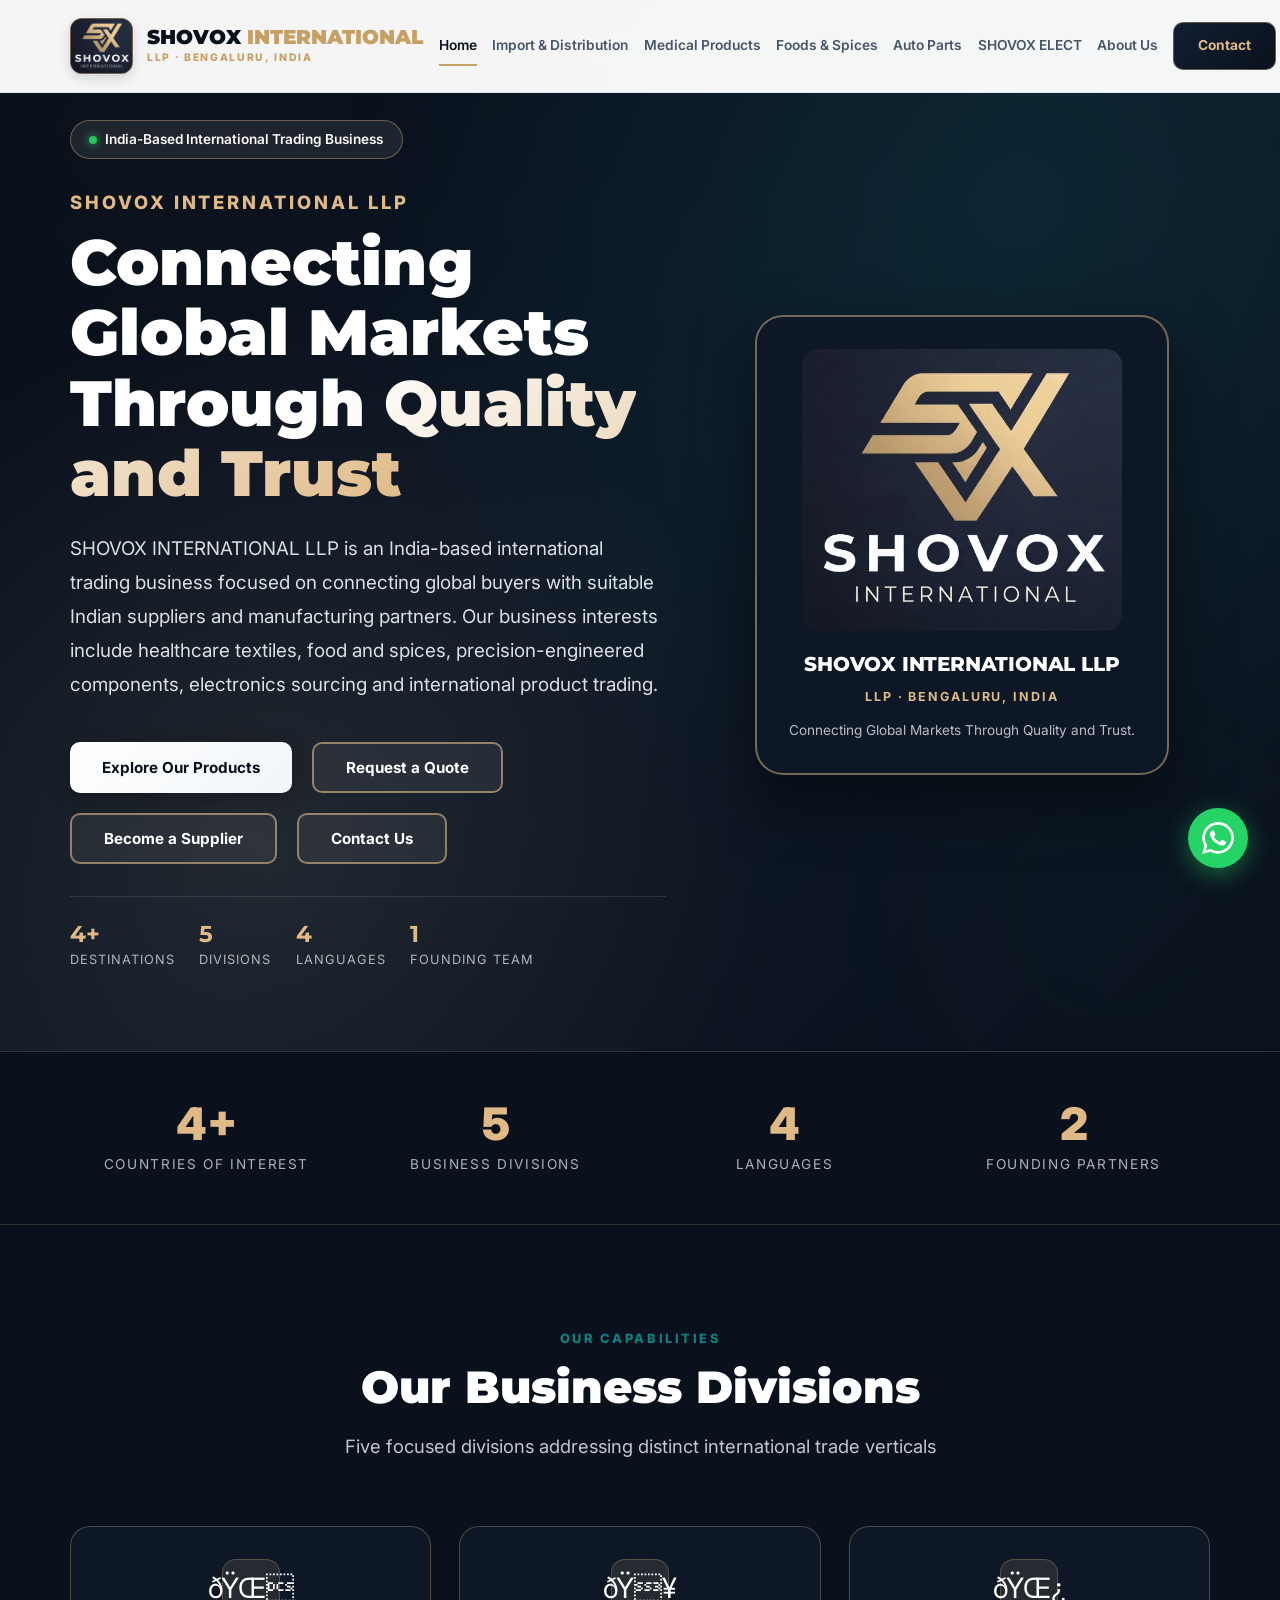
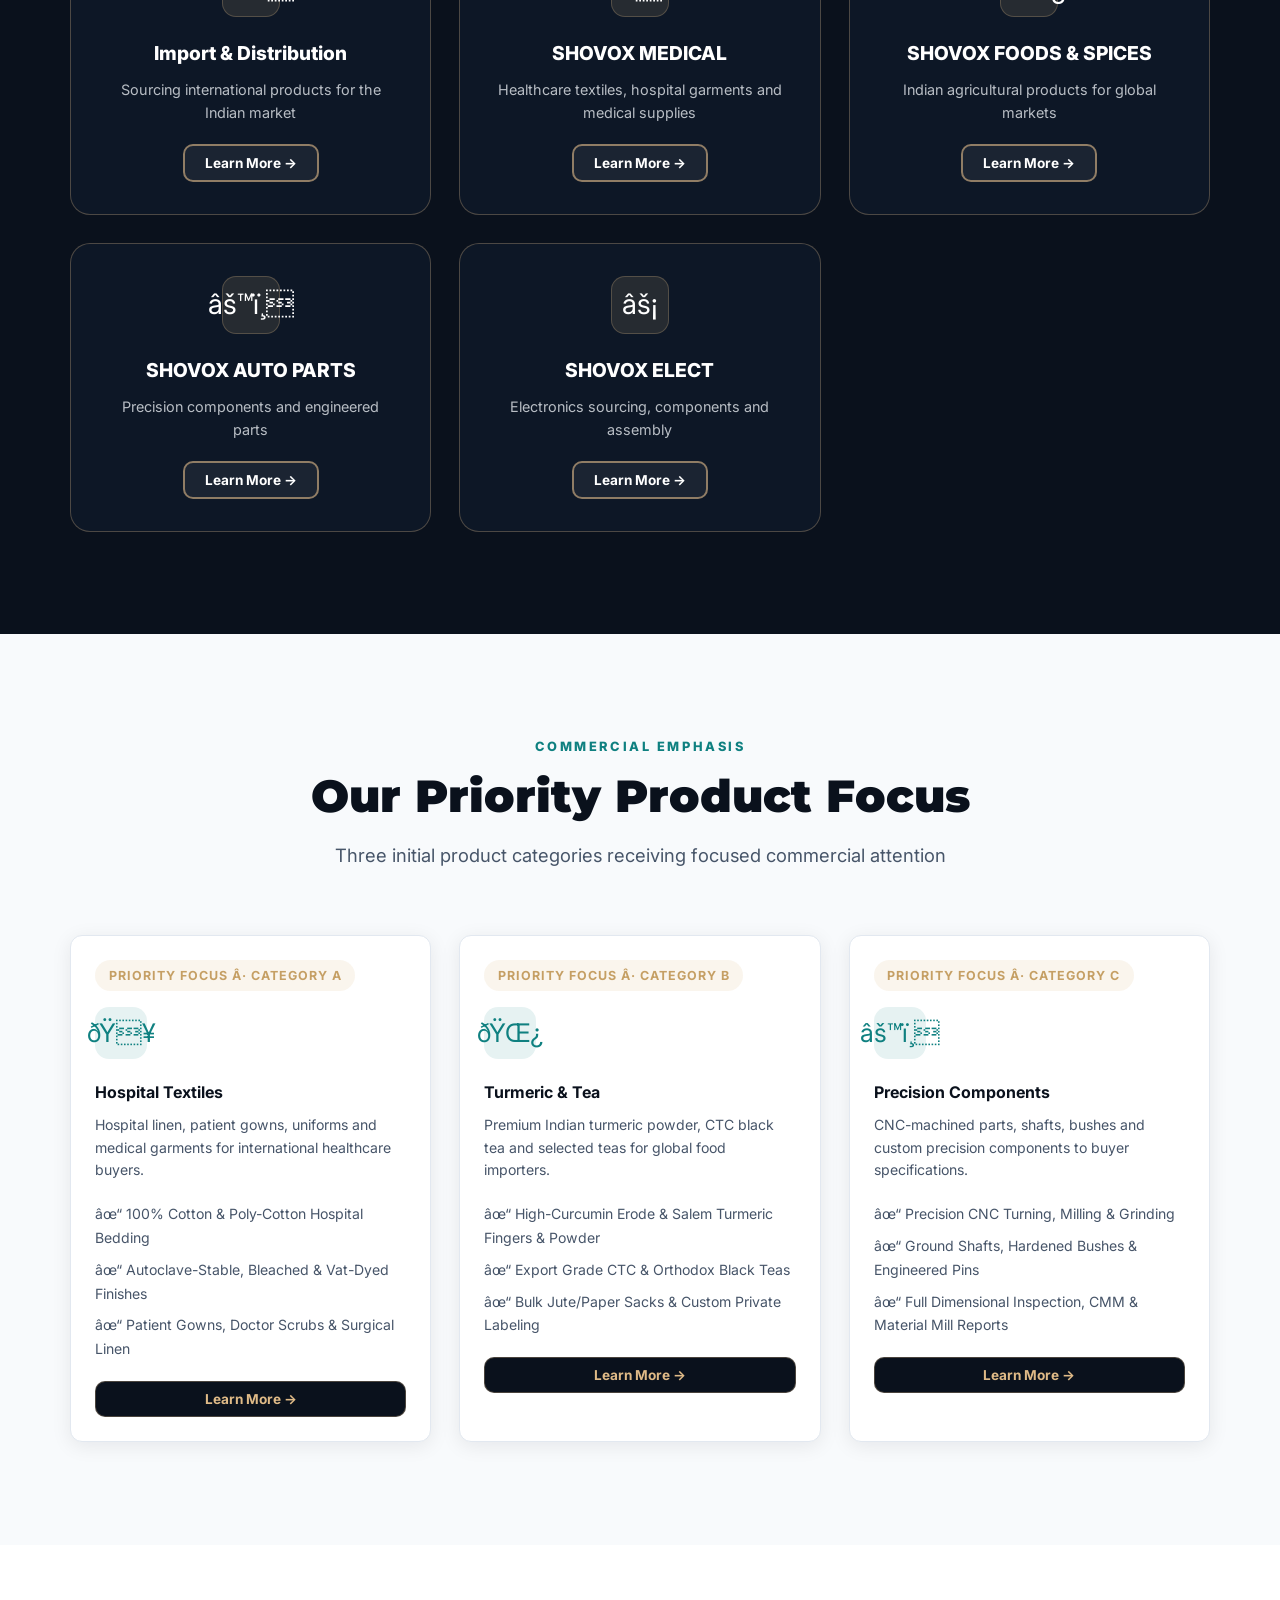
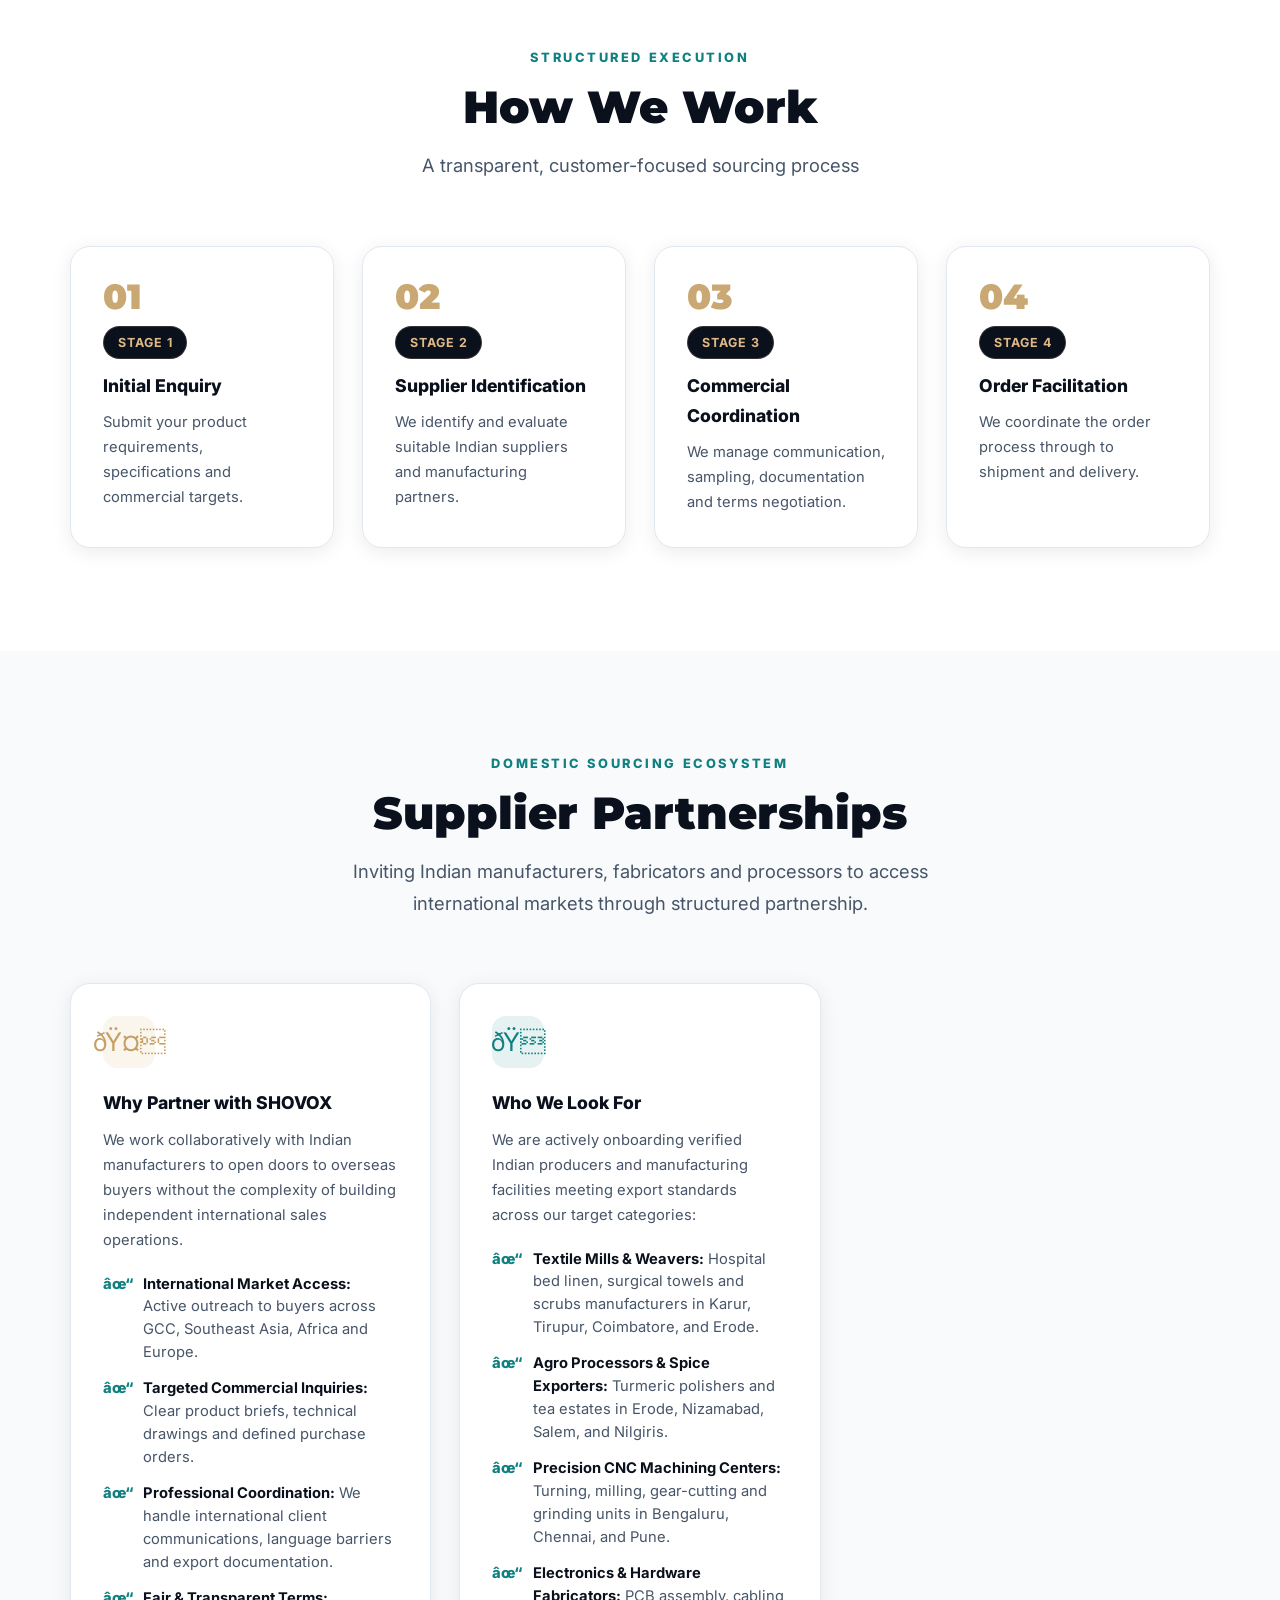
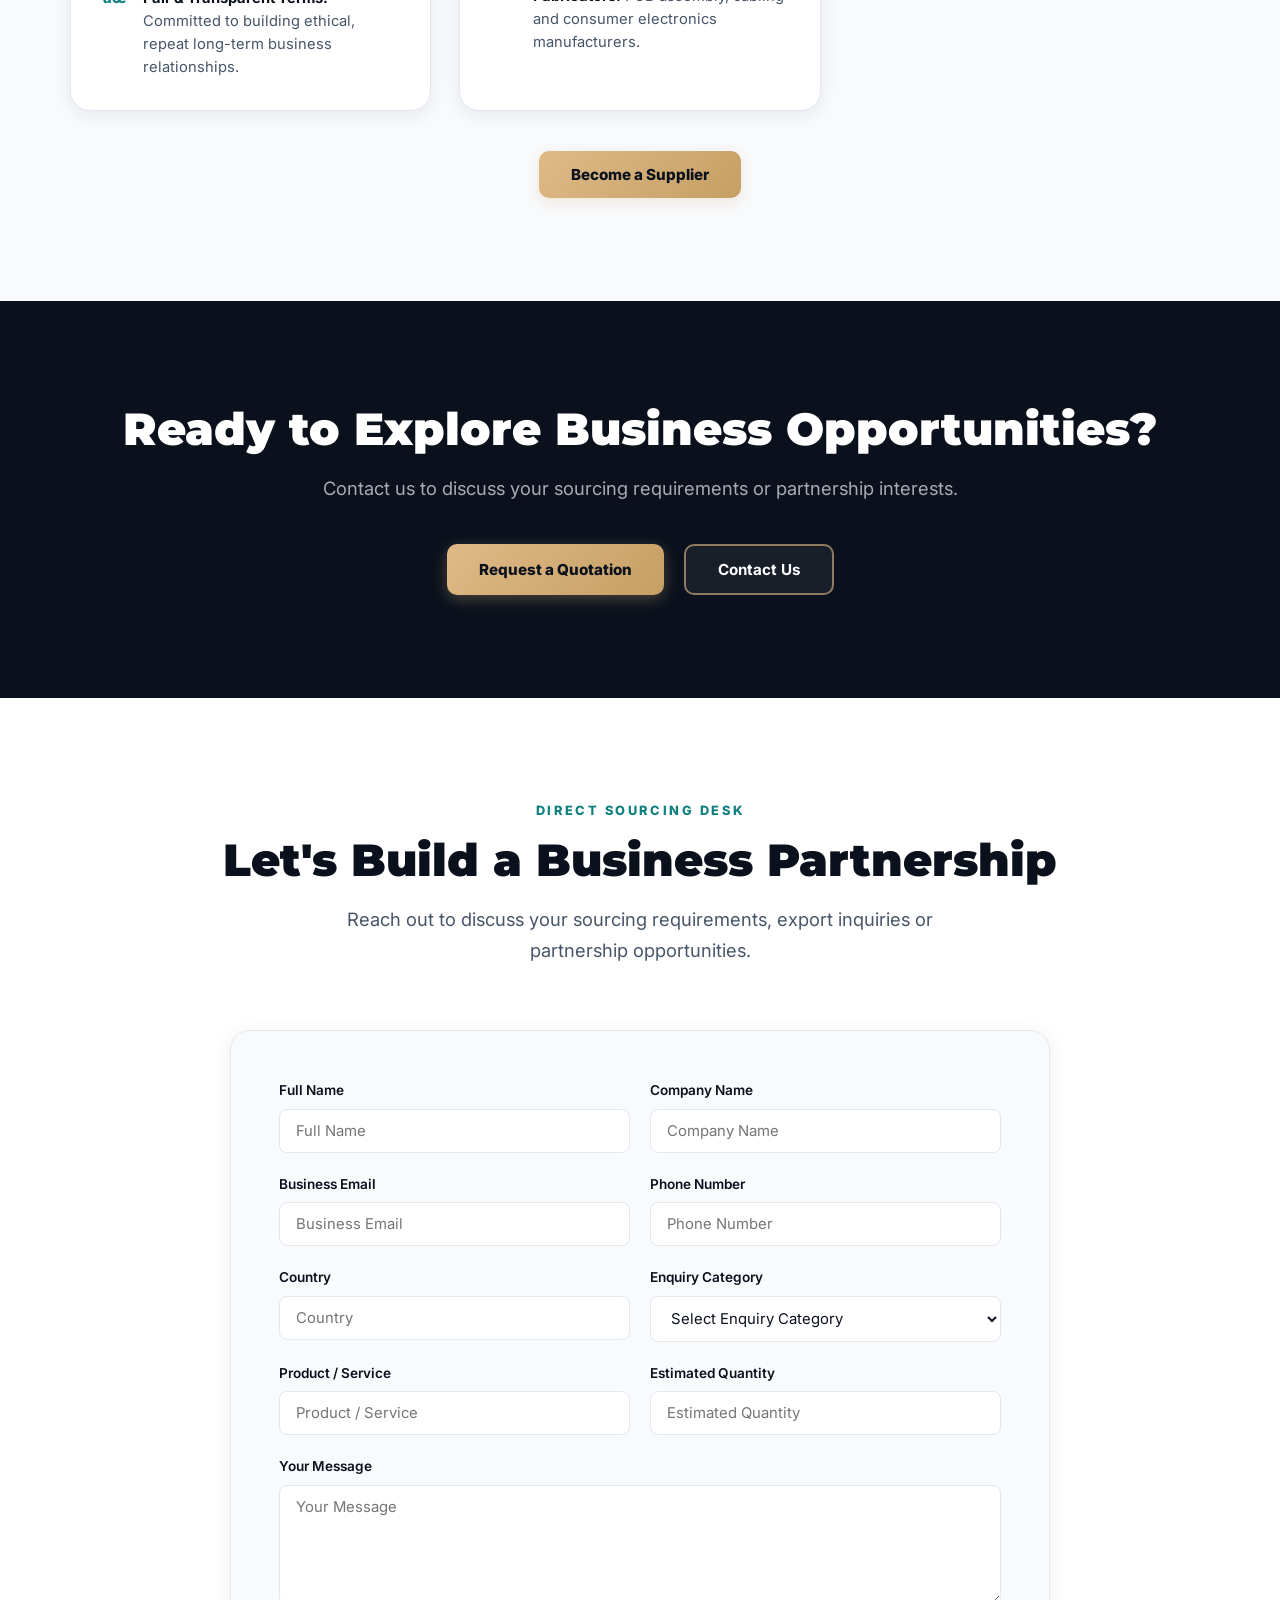
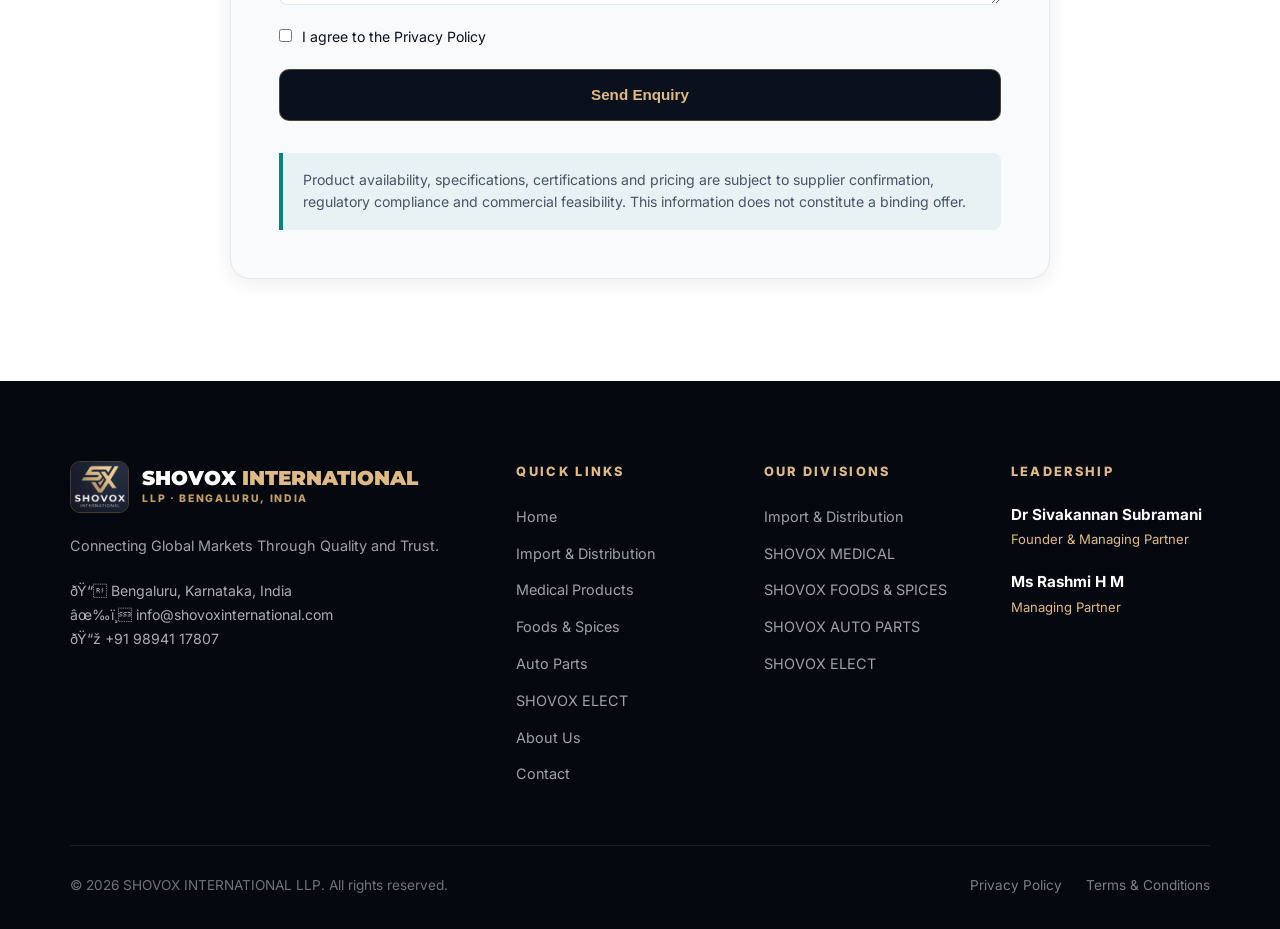
==== index.html @ bb46597d "Initial commit" ====
﻿<!DOCTYPE html>
<html lang="en" dir="ltr" data-page-title-key="page.home">
<head>
  <meta charset="UTF-8">
  <meta name="viewport" content="width=device-width, initial-scale=1.0">
  <title>SHOVOX INTERNATIONAL LLP â€” Connecting Global Markets Through Quality and Trust</title>
  <meta name="description" content="SHOVOX INTERNATIONAL LLP is an India-based international trading business focused on healthcare textiles, Indian foods and spices, precision components, electronics and international trading.">
  <meta name="keywords" content="Shovox International, India export, hospital textiles, turmeric export, auto parts India, medical supplies India, B2B trading">
  <meta property="og:title" content="SHOVOX INTERNATIONAL LLP â€” Global B2B Trading">
  <meta property="og:description" content="India-based international trading â€” healthcare textiles, turmeric, auto parts, electronics sourcing.">
  <meta property="og:type" content="website">
  <meta property="og:url" content="https://shovoxinternational.com">
  <meta property="og:locale" content="en_IN">
  <link rel="alternate" hreflang="en" href="https://shovoxinternational.com">
  <link rel="alternate" hreflang="ta" href="https://shovoxinternational.com?lang=ta">
  <link rel="alternate" hreflang="hi" href="https://shovoxinternational.com?lang=hi">
  <link rel="alternate" hreflang="ar" href="https://shovoxinternational.com?lang=ar">
  <link rel="alternate" hreflang="kn" href="https://shovoxinternational.com?lang=kn">
  <link rel="canonical" href="https://shovoxinternational.com">
  <link rel="icon" href="assets/shovox_official_logo.png" type="image/png">
  <link rel="preconnect" href="https://fonts.googleapis.com">
  <link rel="preconnect" href="https://fonts.gstatic.com" crossorigin>
  <link href="https://fonts.googleapis.com/css2?family=Inter:wght@400;500;600;700;800;900&family=Montserrat:wght@600;700;800;900&display=swap" rel="stylesheet">
  <link rel="stylesheet" href="css/main.css">
  <!-- Page-specific styles -->
  <style>
    /* Hero specific overrides */
    .hero-decor-1 {
      top: -100px;
      left: -80px;
      width: 440px;
      height: 440px;
      background: radial-gradient(circle, rgba(223, 186, 135, 0.22) 0%, rgba(10, 17, 28, 0) 70%);
    }
    .hero-decor-2 {
      bottom: -100px;
      right: -80px;
      width: 480px;
      height: 480px;
      background: radial-gradient(circle, rgba(15, 128, 128, 0.25) 0%, rgba(10, 17, 28, 0) 70%);
    }
    .hero-stats-row {
      display: flex;
      flex-wrap: wrap;
      gap: 1.5rem;
      margin-top: 2rem;
      padding-top: 1.5rem;
      border-top: 1px solid rgba(255, 255, 255, 0.12);
    }
    .hero-stat-pill {
      display: flex;
      flex-direction: column;
    }
    .hero-stat-pill strong {
      font-size: 1.45rem;
      font-family: var(--font-display);
      color: var(--gold);
      line-height: 1.2;
    }
    .hero-stat-pill span {
      font-size: 0.8rem;
      color: rgba(241, 245, 249, 0.7);
      text-transform: uppercase;
      letter-spacing: 0.08em;
    }
    .division-icon-wrap {
      width: 58px;
      height: 58px;
      border-radius: 14px;
      background: rgba(223, 186, 135, 0.12);
      border: 1px solid rgba(223, 186, 135, 0.25);
      display: flex;
      align-items: center;
      justify-content: center;
      font-size: 1.75rem;
      margin: 0 auto 1.25rem auto;
    }
    .step-number {
      font-family: var(--font-display);
      font-size: 2.2rem;
      font-weight: 900;
      color: var(--gold-dark);
      line-height: 1;
      margin-bottom: 0.75rem;
      opacity: 0.9;
    }
    .partner-list {
      list-style: none;
      margin: 1.25rem 0 0 0;
      padding: 0;
      display: flex;
      flex-direction: column;
      gap: 0.85rem;
    }
    .partner-list li {
      display: flex;
      align-items: flex-start;
      gap: 0.65rem;
      font-size: 0.92rem;
      color: var(--text-muted);
      line-height: 1.55;
    }
    .partner-list li strong {
      color: var(--navy);
    }
    .check-icon {
      color: var(--teal);
      font-weight: 800;
      flex-shrink: 0;
    }
  </style>
</head>
<body>

  <!-- ============================================
       1. NAVBAR
       ============================================ -->
  <nav class="navbar" id="navbar">
    <div class="container">
      <a href="index.html" class="brand-logo" aria-label="SHOVOX INTERNATIONAL LLP Homepage">
        <img src="assets/shovox_official_logo.png" alt="SHOVOX INTERNATIONAL LLP Logo" class="brand-logo-img" height="64" onerror="this.onerror=null; this.src='assets/logo.png';">
        <div class="brand-text">
          <div class="brand-name">SHOVOX <span>INTERNATIONAL</span></div>
          <div class="brand-tagline">LLP · BENGALURU, INDIA</div>
        </div>
      </a>

      <ul class="nav-links">
        <li><a href="index.html" class="active" data-i18n="nav.home">Home</a></li>
        <li><a href="import-distribution.html" data-i18n="nav.import">Import & Distribution</a></li>
        <li><a href="medical.html" data-i18n="nav.medical">Medical Products</a></li>
        <li><a href="foods-spices.html" data-i18n="nav.foods">Foods & Spices</a></li>
        <li><a href="auto-parts.html" data-i18n="nav.auto">Auto Parts</a></li>
        <li><a href="elect.html" data-i18n="nav.elect">SHOVOX ELECT</a></li>
        <li><a href="about.html" data-i18n="nav.about">About Us</a></li>
        <li><a href="contact.html" class="nav-cta" data-i18n="nav.contact">Contact</a></li>
      </ul>

      <div class="lang-selector">
        <button type="button" class="lang-btn active" data-lang="en" title="English">EN</button>
        <button type="button" class="lang-btn" data-lang="ta" title="Tamil">&#2980;&#2990;&#3007;&#2996;&#3021;</button>
        <button type="button" class="lang-btn" data-lang="hi" title="Hindi">&#2361;&#2367;&#2306;&#2342;&#2368;</button>
        <button type="button" class="lang-btn" data-lang="ar" title="Arabic">&#1593;&#1585;&#1576;&#1610;</button>
        <button type="button" class="lang-btn" data-lang="kn" title="Kannada">&#3221;&#3240;&#3309;&#3240;&#3233;</button>
      </div>

      <button class="hamburger" id="hamburger" aria-label="Toggle navigation menu">
        <span></span>
        <span></span>
        <span></span>
      </button>
    </div>
  </nav>

  <!-- ============================================
       2. MOBILE NAV OVERLAY
       ============================================ -->
  <div class="mobile-nav" id="mobileNav">
    <button class="mobile-nav-close" id="mobileNavClose" aria-label="Close menu">&times;</button>
    <a href="index.html" class="active" data-i18n="nav.home">Home</a>
    <a href="import-distribution.html" data-i18n="nav.import">Import & Distribution</a>
    <a href="medical.html" data-i18n="nav.medical">Medical Products</a>
    <a href="foods-spices.html" data-i18n="nav.foods">Foods & Spices</a>
    <a href="auto-parts.html" data-i18n="nav.auto">Auto Parts</a>
    <a href="elect.html" data-i18n="nav.elect">SHOVOX ELECT</a>
    <a href="about.html" data-i18n="nav.about">About Us</a>
    <a href="contact.html" data-i18n="nav.contact">Contact</a>
    <div class="lang-selector" style="display: flex; gap: 0.5rem; margin-top: 1.5rem;">
      <button type="button" class="lang-btn active" data-lang="en">EN</button>
      <button type="button" class="lang-btn" data-lang="ta">&#2980;&#2990;&#3007;&#2996;&#3021;</button>
      <button type="button" class="lang-btn" data-lang="hi">&#2361;&#2367;&#2306;&#2342;&#2368;</button>
      <button type="button" class="lang-btn" data-lang="ar">&#1593;&#1585;&#1576;&#1610;</button>
      <button type="button" class="lang-btn" data-lang="kn">&#3221;&#3240;&#3309;&#3240;&#3233;</button>
    </div>
  </div>

  <!-- ============================================
       3. HERO SECTION
       ============================================ -->
  <section class="hero">
    <div class="hero-decor hero-decor-1"></div>
    <div class="hero-decor hero-decor-2"></div>
    <div class="container">
      <div class="hero-grid">
        <!-- LEFT: Hero Content -->
        <div class="hero-content">
          <div class="hero-badge">
            <span class="dot"></span>
            <span data-i18n="hero.badge">India-Based International Trading Business</span>
          </div>
          <div class="hero-subhead" data-i18n="hero.subhead">SHOVOX INTERNATIONAL LLP</div>
          <h1>
            <span data-i18n="hero.h1">Connecting Global Markets</span>
            <span class="highlight" data-i18n="hero.h1_highlight">Through Quality and Trust</span>
          </h1>
          <p data-i18n="hero.desc">SHOVOX INTERNATIONAL LLP is an India-based international trading business focused on connecting global buyers with suitable Indian suppliers and manufacturing partners. Our business interests include healthcare textiles, food and spices, precision-engineered components, electronics sourcing and international product trading.</p>
          <div class="hero-actions">
            <a href="#products" class="btn btn-primary" data-i18n="hero.btn_products">Explore Our Products</a>
            <a href="#enquiry" class="btn btn-outline" data-i18n="hero.btn_quote">Request a Quote</a>
            <a href="#suppliers" class="btn btn-outline" data-i18n="hero.btn_supplier">Become a Supplier</a>
            <a href="contact.html" class="btn btn-outline" data-i18n="hero.btn_contact">Contact Us</a>
          </div>
          <div class="hero-stats-row">
            <div class="hero-stat-pill">
              <strong>4+</strong>
              <span>Destinations</span>
            </div>
            <div class="hero-stat-pill">
              <strong>5</strong>
              <span>Divisions</span>
            </div>
            <div class="hero-stat-pill">
              <strong>4</strong>
              <span>Languages</span>
            </div>
            <div class="hero-stat-pill">
              <strong>1</strong>
              <span>Founding Team</span>
            </div>
          </div>
        </div>
        <!-- RIGHT: Hero Showcase -->
        <div class="hero-showcase">
          <div class="hero-logo-card">
            <img src="assets/shovox_official_logo.png" alt="SHOVOX INTERNATIONAL LLP Official Logo" class="hero-logo-img" onerror="this.onerror=null; this.src='assets/logo.png';">
            <div class="text-center">
              <div style="font-family: var(--font-display); font-size: 1.25rem; font-weight: 800; color: #ffffff; letter-spacing: -0.01em;">SHOVOX INTERNATIONAL LLP</div>
              <div style="font-size: 0.78rem; font-weight: 700; color: var(--gold); letter-spacing: 0.15em; text-transform: uppercase; margin-top: 0.35rem;">LLP · BENGALURU, INDIA</div>
              <div style="font-size: 0.85rem; color: rgba(241,245,249,0.75); margin-top: 0.75rem; line-height: 1.6;" data-i18n="footer.tagline">Connecting Global Markets Through Quality and Trust.</div>
            </div>
          </div>
        </div>
      </div>
    </div>
  </section>

  <!-- ============================================
       4. STATS BAR
       ============================================ -->
  <section class="stats-bar">
    <div class="container">
      <div class="stats-grid">
        <div class="stat-item">
          <div class="stat-number">4+</div>
          <div class="stat-label">Countries of Interest</div>
        </div>
        <div class="stat-item">
          <div class="stat-number">5</div>
          <div class="stat-label">Business Divisions</div>
        </div>
        <div class="stat-item">
          <div class="stat-number">4</div>
          <div class="stat-label">Languages</div>
        </div>
        <div class="stat-item">
          <div class="stat-number">2</div>
          <div class="stat-label">Founding Partners</div>
        </div>
      </div>
    </div>
  </section>

  <!-- ============================================
       5. DIVISIONS SECTION (Dark Navy Background)
       ============================================ -->
  <section class="section section-dark" id="divisions">
    <div class="container">
      <div class="section-header">
        <div class="section-eyebrow text-teal">OUR CAPABILITIES</div>
        <h2 class="section-title text-white" data-i18n="divisions.title">Our Business Divisions</h2>
        <p class="section-desc text-white" data-i18n="divisions.desc">Five focused divisions addressing distinct international trade verticals</p>
      </div>
      <div class="cards-grid">
        <div class="division-card">
          <div class="division-icon-wrap">ðŸŒ</div>
          <h3 data-i18n="divisions.import.name">Import & Distribution</h3>
          <p data-i18n="divisions.import.desc">Sourcing international products for the Indian market</p>
          <a href="import-distribution.html" class="btn btn-sm btn-outline" style="margin-top: 1.25rem;">Learn More &rarr;</a>
        </div>
        <div class="division-card">
          <div class="division-icon-wrap">ðŸ¥</div>
          <h3 data-i18n="divisions.medical.name">SHOVOX MEDICAL</h3>
          <p data-i18n="divisions.medical.desc">Healthcare textiles, hospital garments and medical supplies</p>
          <a href="medical.html" class="btn btn-sm btn-outline" style="margin-top: 1.25rem;">Learn More &rarr;</a>
        </div>
        <div class="division-card">
          <div class="division-icon-wrap">ðŸŒ¿</div>
          <h3 data-i18n="divisions.foods.name">SHOVOX FOODS & SPICES</h3>
          <p data-i18n="divisions.foods.desc">Indian agricultural products for global markets</p>
          <a href="foods-spices.html" class="btn btn-sm btn-outline" style="margin-top: 1.25rem;">Learn More &rarr;</a>
        </div>
        <div class="division-card">
          <div class="division-icon-wrap">âš™ï¸</div>
          <h3 data-i18n="divisions.auto.name">SHOVOX AUTO PARTS</h3>
          <p data-i18n="divisions.auto.desc">Precision components and engineered parts</p>
          <a href="auto-parts.html" class="btn btn-sm btn-outline" style="margin-top: 1.25rem;">Learn More &rarr;</a>
        </div>
        <div class="division-card">
          <div class="division-icon-wrap">âš¡</div>
          <h3 data-i18n="divisions.elect.name">SHOVOX ELECT</h3>
          <p data-i18n="divisions.elect.desc">Electronics sourcing, components and assembly</p>
          <a href="elect.html" class="btn btn-sm btn-outline" style="margin-top: 1.25rem;">Learn More &rarr;</a>
        </div>
      </div>
    </div>
  </section>

  <!-- ============================================
       6. PRIORITY FOCUS SECTION
       ============================================ -->
  <section class="section section-alt" id="products">
    <div class="container">
      <div class="section-header">
        <div class="section-eyebrow">COMMERCIAL EMPHASIS</div>
        <h2 class="section-title" data-i18n="focus.title">Our Priority Product Focus</h2>
        <p class="section-desc" data-i18n="focus.desc">Three initial product categories receiving focused commercial attention</p>
      </div>
      <div class="cards-grid cards-grid-3">
        <!-- Card 1: Hospital Textiles -->
        <div class="card product-card">
          <div class="tag tag-gold" style="margin-bottom: 1rem;">PRIORITY FOCUS Â· CATEGORY A</div>
          <div class="card-icon card-icon-teal">ðŸ¥</div>
          <h3 data-i18n="focus.textiles.name">Hospital Textiles</h3>
          <p data-i18n="focus.textiles.desc">Hospital linen, patient gowns, uniforms and medical garments for international healthcare buyers.</p>
          <ul style="list-style: none; padding: 0; margin: 1.25rem 0; font-size: 0.88rem; color: var(--text-muted); display: flex; flex-direction: column; gap: 0.5rem;">
            <li>âœ“ 100% Cotton & Poly-Cotton Hospital Bedding</li>
            <li>âœ“ Autoclave-Stable, Bleached & Vat-Dyed Finishes</li>
            <li>âœ“ Patient Gowns, Doctor Scrubs & Surgical Linen</li>
          </ul>
          <a href="medical.html" class="btn btn-sm btn-navy" style="width: 100%; justify-content: center;">Learn More &rarr;</a>
        </div>

        <!-- Card 2: Turmeric & Tea -->
        <div class="card product-card">
          <div class="tag tag-gold" style="margin-bottom: 1rem;">PRIORITY FOCUS Â· CATEGORY B</div>
          <div class="card-icon card-icon-teal">ðŸŒ¿</div>
          <h3 data-i18n="focus.turmeric.name">Turmeric & Tea</h3>
          <p data-i18n="focus.turmeric.desc">Premium Indian turmeric powder, CTC black tea and selected teas for global food importers.</p>
          <ul style="list-style: none; padding: 0; margin: 1.25rem 0; font-size: 0.88rem; color: var(--text-muted); display: flex; flex-direction: column; gap: 0.5rem;">
            <li>âœ“ High-Curcumin Erode & Salem Turmeric Fingers & Powder</li>
            <li>âœ“ Export Grade CTC & Orthodox Black Teas</li>
            <li>âœ“ Bulk Jute/Paper Sacks & Custom Private Labeling</li>
          </ul>
          <a href="foods-spices.html" class="btn btn-sm btn-navy" style="width: 100%; justify-content: center;">Learn More &rarr;</a>
        </div>

        <!-- Card 3: Precision Components -->
        <div class="card product-card">
          <div class="tag tag-gold" style="margin-bottom: 1rem;">PRIORITY FOCUS Â· CATEGORY C</div>
          <div class="card-icon card-icon-teal">âš™ï¸</div>
          <h3 data-i18n="focus.components.name">Precision Components</h3>
          <p data-i18n="focus.components.desc">CNC-machined parts, shafts, bushes and custom precision components to buyer specifications.</p>
          <ul style="list-style: none; padding: 0; margin: 1.25rem 0; font-size: 0.88rem; color: var(--text-muted); display: flex; flex-direction: column; gap: 0.5rem;">
            <li>âœ“ Precision CNC Turning, Milling & Grinding</li>
            <li>âœ“ Ground Shafts, Hardened Bushes & Engineered Pins</li>
            <li>âœ“ Full Dimensional Inspection, CMM & Material Mill Reports</li>
          </ul>
          <a href="auto-parts.html" class="btn btn-sm btn-navy" style="width: 100%; justify-content: center;">Learn More &rarr;</a>
        </div>
      </div>
    </div>
  </section>

  <!-- ============================================
       7. HOW WE WORK SECTION
       ============================================ -->
  <section class="section" id="how-we-work">
    <div class="container">
      <div class="section-header">
        <div class="section-eyebrow">STRUCTURED EXECUTION</div>
        <h2 class="section-title" data-i18n="how_we_work.title">How We Work</h2>
        <p class="section-desc" data-i18n="how_we_work.desc">A transparent, customer-focused sourcing process</p>
      </div>
      <div class="cards-grid" style="grid-template-columns: repeat(auto-fit, minmax(240px, 1fr));">
        <div class="card">
          <div class="step-number">01</div>
          <div class="tag tag-navy" style="margin-bottom: 0.75rem;">STAGE 1</div>
          <h3 data-i18n="how_we_work.step1.title">Initial Enquiry</h3>
          <p data-i18n="how_we_work.step1.desc">Submit your product requirements, specifications and commercial targets.</p>
        </div>
        <div class="card">
          <div class="step-number">02</div>
          <div class="tag tag-navy" style="margin-bottom: 0.75rem;">STAGE 2</div>
          <h3 data-i18n="how_we_work.step2.title">Supplier Identification</h3>
          <p data-i18n="how_we_work.step2.desc">We identify and evaluate suitable Indian suppliers and manufacturing partners.</p>
        </div>
        <div class="card">
          <div class="step-number">03</div>
          <div class="tag tag-navy" style="margin-bottom: 0.75rem;">STAGE 3</div>
          <h3 data-i18n="how_we_work.step3.title">Commercial Coordination</h3>
          <p data-i18n="how_we_work.step3.desc">We manage communication, sampling, documentation and terms negotiation.</p>
        </div>
        <div class="card">
          <div class="step-number">04</div>
          <div class="tag tag-navy" style="margin-bottom: 0.75rem;">STAGE 4</div>
          <h3 data-i18n="how_we_work.step4.title">Order Facilitation</h3>
          <p data-i18n="how_we_work.step4.desc">We coordinate the order process through to shipment and delivery.</p>
        </div>
      </div>
    </div>
  </section>

  <!-- ============================================
       8. SUPPLIER PARTNERSHIPS SECTION
       ============================================ -->
  <section class="section section-alt" id="suppliers">
    <div class="container">
      <div class="section-header">
        <div class="section-eyebrow">DOMESTIC SOURCING ECOSYSTEM</div>
        <h2 class="section-title">Supplier Partnerships</h2>
        <p class="section-desc">Inviting Indian manufacturers, fabricators and processors to access international markets through structured partnership.</p>
      </div>
      <div class="cards-grid cards-grid-2">
        <div class="card">
          <div class="card-icon card-icon-gold">ðŸ¤</div>
          <h3>Why Partner with SHOVOX</h3>
          <p>We work collaboratively with Indian manufacturers to open doors to overseas buyers without the complexity of building independent international sales operations.</p>
          <ul class="partner-list">
            <li><span class="check-icon">âœ“</span> <div><strong>International Market Access:</strong> Active outreach to buyers across GCC, Southeast Asia, Africa and Europe.</div></li>
            <li><span class="check-icon">âœ“</span> <div><strong>Targeted Commercial Inquiries:</strong> Clear product briefs, technical drawings and defined purchase orders.</div></li>
            <li><span class="check-icon">âœ“</span> <div><strong>Professional Coordination:</strong> We handle international client communications, language barriers and export documentation.</div></li>
            <li><span class="check-icon">âœ“</span> <div><strong>Fair & Transparent Terms:</strong> Committed to building ethical, repeat long-term business relationships.</div></li>
          </ul>
        </div>
        <div class="card">
          <div class="card-icon card-icon-teal">ðŸ­</div>
          <h3>Who We Look For</h3>
          <p>We are actively onboarding verified Indian producers and manufacturing facilities meeting export standards across our target categories:</p>
          <ul class="partner-list">
            <li><span class="check-icon">âœ“</span> <div><strong>Textile Mills & Weavers:</strong> Hospital bed linen, surgical towels and scrubs manufacturers in Karur, Tirupur, Coimbatore, and Erode.</div></li>
            <li><span class="check-icon">âœ“</span> <div><strong>Agro Processors & Spice Exporters:</strong> Turmeric polishers and tea estates in Erode, Nizamabad, Salem, and Nilgiris.</div></li>
            <li><span class="check-icon">âœ“</span> <div><strong>Precision CNC Machining Centers:</strong> Turning, milling, gear-cutting and grinding units in Bengaluru, Chennai, and Pune.</div></li>
            <li><span class="check-icon">âœ“</span> <div><strong>Electronics & Hardware Fabricators:</strong> PCB assembly, cabling and consumer electronics manufacturers.</div></li>
          </ul>
        </div>
      </div>
      <div class="text-center" style="margin-top: 2.5rem;">
        <a href="#enquiry" class="btn btn-gold" data-i18n="hero.btn_supplier">Become a Supplier</a>
      </div>
    </div>
  </section>

  <!-- ============================================
       9. CTA SECTION
       ============================================ -->
  <section class="section section-dark">
    <div class="container text-center">
      <h2 class="section-title text-white" data-i18n="cta.title">Ready to Explore Business Opportunities?</h2>
      <p class="section-desc text-white" style="opacity: 0.85; margin: 1rem auto 2.5rem;" data-i18n="cta.desc">Contact us to discuss your sourcing requirements or partnership interests.</p>
      <div style="display: flex; gap: 1.25rem; justify-content: center; flex-wrap: wrap;">
        <a href="#enquiry" class="btn btn-gold" data-i18n="cta.btn_quote">Request a Quotation</a>
        <a href="contact.html" class="btn btn-outline" data-i18n="cta.btn_contact">Contact Us</a>
      </div>
    </div>
  </section>

  <!-- ============================================
       10. ENQUIRY FORM SECTION
       ============================================ -->
  <section class="section" id="enquiry">
    <div class="container">
      <div class="section-header">
        <div class="section-eyebrow">DIRECT SOURCING DESK</div>
        <h2 class="section-title" data-i18n="contact.title">Request a Quotation</h2>
        <p class="section-desc" data-i18n="contact.desc">Reach out to discuss your sourcing requirements, export inquiries or partnership opportunities.</p>
      </div>
      <div style="max-width: 820px; margin: 0 auto; background: var(--surface); padding: clamp(1.75rem, 5vw, 3rem); border-radius: var(--radius-lg); border: 1.5px solid var(--border); box-shadow: var(--shadow);">
        <form class="shovox-form" action="https://formspree.io/f/YOUR_FORM_ID" method="POST">
          <div class="form-grid">
            <div class="form-group">
              <label for="enquiry-name" data-i18n="contact.name">Full Name *</label>
              <input type="text" id="enquiry-name" name="name" required placeholder="Full Name" data-i18n-placeholder="contact.name">
            </div>
            <div class="form-group">
              <label for="enquiry-company" data-i18n="contact.company">Company Name</label>
              <input type="text" id="enquiry-company" name="company" placeholder="Company Name" data-i18n-placeholder="contact.company">
            </div>
            <div class="form-group">
              <label for="enquiry-email" data-i18n="contact.email">Business Email *</label>
              <input type="email" id="enquiry-email" name="email" required placeholder="Business Email" data-i18n-placeholder="contact.email">
            </div>
            <div class="form-group">
              <label for="enquiry-phone" data-i18n="contact.phone">Phone Number</label>
              <input type="tel" id="enquiry-phone" name="phone" placeholder="Phone Number" data-i18n-placeholder="contact.phone">
            </div>
            <div class="form-group">
              <label for="enquiry-country" data-i18n="contact.country">Country</label>
              <input type="text" id="enquiry-country" name="country" placeholder="Country" data-i18n-placeholder="contact.country">
            </div>
            <div class="form-group">
              <label for="enquiry-category" data-i18n="contact.category">Enquiry Category</label>
              <select id="enquiry-category" name="category" required>
                <option value="">Select Enquiry Category</option>
                <option value="Import & Distribution">Import & Distribution</option>
                <option value="Medical Products">Medical Products</option>
                <option value="Foods & Spices">Foods & Spices</option>
                <option value="Auto Parts">Auto Parts</option>
                <option value="SHOVOX ELECT">SHOVOX ELECT</option>
                <option value="Supplier Partnership">Supplier Partnership</option>
                <option value="General">General</option>
              </select>
            </div>
            <div class="form-group">
              <label for="enquiry-product" data-i18n="contact.product">Product / Service</label>
              <input type="text" id="enquiry-product" name="product" placeholder="Product / Service" data-i18n-placeholder="contact.product">
            </div>
            <div class="form-group">
              <label for="enquiry-quantity" data-i18n="contact.quantity">Estimated Quantity</label>
              <input type="text" id="enquiry-quantity" name="quantity" placeholder="Estimated Quantity" data-i18n-placeholder="contact.quantity">
            </div>
            <div class="form-group full">
              <label for="enquiry-message" data-i18n="contact.message">Your Message *</label>
              <textarea id="enquiry-message" name="message" required placeholder="Your Message" data-i18n-placeholder="contact.message"></textarea>
            </div>
            <div class="form-group full">
              <label style="display: flex; align-items: flex-start; gap: 0.65rem; cursor: pointer; font-size: 0.88rem; font-weight: normal; color: var(--text);">
                <input type="checkbox" name="privacy_consent" required style="width: auto; margin-top: 0.25rem;">
                <span data-i18n="contact.privacy_consent">I agree to the Privacy Policy</span>
              </label>
            </div>
            <div class="form-group full">
              <button type="submit" class="btn btn-navy" style="width: 100%; justify-content: center; padding: 1rem 2rem;" data-i18n="contact.submit">Send Enquiry</button>
            </div>
          </div>
          <div class="form-success" style="display: none; margin-top: 1.25rem;" data-i18n="contact.success">
            Thank you for your enquiry. We will contact you within 2â€“3 business days.
          </div>
          <div class="form-error" style="display: none; margin-top: 1.25rem;" data-i18n="contact.error">
            There was an error. Please email us at info@shovoxinternational.com
          </div>
        </form>
        <div class="disclaimer" data-i18n="disclaimer.general">
          Product availability, specifications, certifications and pricing are subject to supplier confirmation, regulatory compliance and commercial feasibility. This information does not constitute a binding offer.
        </div>
      </div>
    </div>
  </section>

  <!-- ============================================
       11. FOOTER
       ============================================ -->
  <footer class="footer">
    <div class="container">
      <div class="footer-grid">
        <!-- Col 1: Brand & Contact -->
        <div class="footer-brand">
          <a href="index.html" class="brand-logo" style="margin-bottom: 1.25rem;">
            <img src="assets/shovox_official_logo.png" alt="SHOVOX INTERNATIONAL LLP Logo" class="footer-brand-logo" onerror="this.onerror=null; this.src='assets/logo.png';">
            <div class="brand-text">
              <div class="brand-name" style="color: #ffffff;">SHOVOX <span style="color: var(--gold);">INTERNATIONAL</span></div>
              <div class="brand-tagline">LLP · BENGALURU, INDIA</div>
            </div>
          </a>
          <p data-i18n="footer.tagline">Connecting Global Markets Through Quality and Trust.</p>
          <div style="margin-top: 1.25rem; font-size: 0.88rem; line-height: 1.7; color: rgba(241,245,249,0.7);">
            <div>ðŸ“ Bengaluru, Karnataka, India</div>
            <div>âœ‰ï¸ <a href="mailto:info@shovoxinternational.com" style="color: inherit;">info@shovoxinternational.com</a></div>
            <div>ðŸ“ž <a href="tel:+919894117807" style="color: inherit;">+91 98941 17807</a></div>
          </div>
        </div>

        <!-- Col 2: Quick Links -->
        <div>
          <h4 data-i18n="footer.quick_links">Quick Links</h4>
          <ul class="footer-links">
            <li><a href="index.html" data-i18n="nav.home">Home</a></li>
            <li><a href="import-distribution.html" data-i18n="nav.import">Import & Distribution</a></li>
            <li><a href="medical.html" data-i18n="nav.medical">Medical Products</a></li>
            <li><a href="foods-spices.html" data-i18n="nav.foods">Foods & Spices</a></li>
            <li><a href="auto-parts.html" data-i18n="nav.auto">Auto Parts</a></li>
            <li><a href="elect.html" data-i18n="nav.elect">SHOVOX ELECT</a></li>
            <li><a href="about.html" data-i18n="nav.about">About Us</a></li>
            <li><a href="contact.html" data-i18n="nav.contact">Contact</a></li>
          </ul>
        </div>

        <!-- Col 3: Our Divisions -->
        <div>
          <h4 data-i18n="footer.divisions_label">Our Divisions</h4>
          <ul class="footer-links">
            <li><a href="import-distribution.html" data-i18n="divisions.import.name">Import & Distribution</a></li>
            <li><a href="medical.html" data-i18n="divisions.medical.name">SHOVOX MEDICAL</a></li>
            <li><a href="foods-spices.html" data-i18n="divisions.foods.name">SHOVOX FOODS & SPICES</a></li>
            <li><a href="auto-parts.html" data-i18n="divisions.auto.name">SHOVOX AUTO PARTS</a></li>
            <li><a href="elect.html" data-i18n="divisions.elect.name">SHOVOX ELECT</a></li>
          </ul>
        </div>

        <!-- Col 4: Leadership -->
        <div>
          <h4 data-i18n="footer.leadership">Leadership</h4>
          <div style="font-size: 0.9rem; line-height: 1.6; color: rgba(241,245,249,0.75);">
            <div style="margin-bottom: 1.25rem;">
              <strong style="color: #ffffff; display: block; font-size: 0.95rem;">Dr Sivakannan Subramani</strong>
              <span style="font-size: 0.82rem; color: var(--gold);" data-i18n="footer.founder">Founder & Managing Partner</span>
            </div>
            <div>
              <strong style="color: #ffffff; display: block; font-size: 0.95rem;">Ms Rashmi H M</strong>
              <span style="font-size: 0.82rem; color: var(--gold);" data-i18n="footer.partner">Managing Partner</span>
            </div>
          </div>
        </div>
      </div>

      <!-- Bottom Bar -->
      <div class="footer-bottom">
        <p>&copy; <span id="year"></span> <span data-i18n="footer.copyright">SHOVOX INTERNATIONAL LLP. All rights reserved.</span></p>
        <div style="display: flex; gap: 1.5rem; font-size: 0.85rem;">
          <a href="privacy.html" style="color: rgba(241,245,249,0.5); transition: color 0.2s;" data-i18n="footer.privacy">Privacy Policy</a>
          <a href="terms.html" style="color: rgba(241,245,249,0.5); transition: color 0.2s;" data-i18n="footer.terms">Terms & Conditions</a>
        </div>
      </div>
    </div>
  </footer>

  <!-- ============================================
       12. WHATSAPP FLOAT
       ============================================ -->
  <a href="https://wa.me/919894117807" class="whatsapp-float" target="_blank" rel="noopener" aria-label="Chat on WhatsApp">
    <svg viewBox="0 0 24 24" xmlns="http://www.w3.org/2000/svg"><path d="M17.472 14.382c-.297-.149-1.758-.867-2.03-.967-.273-.099-.471-.148-.67.15-.197.297-.767.966-.94 1.164-.173.199-.347.223-.644.075-.297-.15-1.255-.463-2.39-1.475-.883-.788-1.48-1.761-1.653-2.059-.173-.297-.018-.458.13-.606.134-.133.298-.347.446-.52.149-.174.198-.298.298-.497.099-.198.05-.371-.025-.52-.075-.149-.669-1.612-.916-2.207-.242-.579-.487-.5-.669-.51-.173-.008-.371-.01-.57-.01-.198 0-.52.074-.792.372-.272.297-1.04 1.016-1.04 2.479 0 1.462 1.065 2.875 1.213 3.074.149.198 2.096 3.2 5.077 4.487.709.306 1.262.489 1.694.625.712.227 1.36.195 1.871.118.571-.085 1.758-.719 2.006-1.413.248-.694.248-1.289.173-1.413-.074-.124-.272-.198-.57-.347m-5.421 7.403h-.004a9.87 9.87 0 01-5.031-1.378l-.361-.214-3.741.982.998-3.648-.235-.374a9.86 9.86 0 01-1.51-5.26c.001-5.45 4.436-9.884 9.888-9.884 2.64 0 5.122 1.03 6.988 2.898a9.825 9.825 0 012.893 6.994c-.003 5.45-4.437 9.884-9.885 9.884m8.413-18.297A11.815 11.815 0 0012.05 0C5.495 0 .16 5.335.157 11.892c0 2.096.547 4.142 1.588 5.945L.057 24l6.305-1.654a11.882 11.882 0 005.683 1.448h.005c6.554 0 11.89-5.335 11.893-11.893a11.821 11.821 0 00-3.48-8.413z"/></svg>
  </a>

  <!-- ============================================
       13. SCRIPTS
       ============================================ -->
  <script src="js/i18n.js"></script>
  <script src="js/nav.js"></script>
  <script src="js/forms.js"></script>
  <script>
    // Dynamic copyright year
    document.getElementById('year').textContent = new Date().getFullYear();
  </script>
</body>
</html>
---- css/main.css ----
/* ==========================================================================
   SHOVOX INTERNATIONAL LLP — Shared Stylesheet (main.css)
   ========================================================================== */

:root {
  --navy: #0a111c;
  --navy-card: #0d1726;
  --navy-light: #111f33;
  --gold: #dfba87;
  --gold-dark: #c59f64;
  --gold-light: #f3e3cc;
  --teal: #0f8080;
  --teal-light: #14b8b8;
  --white: #ffffff;
  --bg: #ffffff;
  --surface: #f8fafc;
  --surface-sub: #f1f5f9;
  --border: #e2e8f0;
  --text: #0a111c;
  --text-muted: #475569;
  --text-light: #94a3b8;
  --green: #22c55e;
  --font-sans: 'Inter', system-ui, -apple-system, sans-serif;
  --font-display: 'Montserrat', 'Inter', sans-serif;
  --max-width: 1220px;
  --section-py: clamp(4rem, 8vw, 7rem);
  --radius: 12px;
  --radius-lg: 20px;
  --shadow: 0 4px 20px rgba(10, 17, 28, 0.08);
  --shadow-lg: 0 12px 40px rgba(10, 17, 28, 0.15);
}

/* ==========================================================================
   RESET & BASE
   ========================================================================== */
*, *::before, *::after {
  box-sizing: border-box;
  margin: 0;
  padding: 0;
}

html {
  scroll-behavior: smooth;
}

body {
  font-family: var(--font-sans);
  color: var(--text);
  background-color: var(--bg);
  line-height: 1.7;
  -webkit-font-smoothing: antialiased;
  -moz-osx-font-smoothing: grayscale;
}

img {
  max-width: 100%;
  display: block;
}

a {
  color: inherit;
  text-decoration: none;
}

.container {
  max-width: var(--max-width);
  margin: 0 auto;
  padding-inline: clamp(1.25rem, 4vw, 2.5rem);
  width: 100%;
}

/* ==========================================================================
   RTL SUPPORT FOR ARABIC
   ========================================================================== */
[dir="rtl"] {
  text-align: right;
}

[dir="rtl"] .nav-links {
  flex-direction: row-reverse;
}

[dir="rtl"] .hero-grid {
  direction: rtl;
}

[dir="rtl"] .disclaimer {
  border-left: none;
  border-right: 4px solid var(--teal);
  border-radius: 8px 0 0 8px;
}

[dir="rtl"] .dropdown-menu {
  left: auto;
  right: 0;
}

[dir="rtl"] .nav-links a::after {
  left: auto;
  right: 0;
}

/* ==========================================================================
   NAVBAR
   ========================================================================== */
.navbar {
  position: fixed;
  inset-inline: 0;
  top: 0;
  z-index: 1000;
  background: rgba(255, 255, 255, 0.96);
  backdrop-filter: blur(14px);
  -webkit-backdrop-filter: blur(14px);
  border-bottom: 1.5px solid var(--border);
  transition: all 0.3s ease;
}

.navbar.scrolled {
  box-shadow: 0 6px 24px rgba(10, 17, 28, 0.08);
  background: rgba(255, 255, 255, 0.99);
}

.navbar .container {
  display: flex;
  align-items: center;
  justify-content: space-between;
  height: 92px;
  gap: 1rem;
}

.brand-logo {
  display: flex;
  gap: 0.85rem;
  align-items: center;
  text-decoration: none;
  flex-shrink: 0;
}

.brand-logo-img {
  height: 56px;
  width: auto;
  object-fit: contain;
  border-radius: 12px;
  border: 1.5px solid rgba(223, 186, 135, 0.5);
  box-shadow: 0 4px 12px rgba(10, 17, 28, 0.15);
  background: var(--navy);
  flex-shrink: 0;
}

.brand-text {
  display: flex;
  flex-direction: column;
}

.brand-name {
  font-family: var(--font-display);
  font-size: 1.25rem;
  font-weight: 900;
  color: var(--navy);
  line-height: 1.15;
  white-space: nowrap;
}

.brand-name span {
  color: var(--gold-dark);
}

.brand-tagline {
  font-size: 0.65rem;
  font-weight: 800;
  letter-spacing: 0.16em;
  text-transform: uppercase;
  color: var(--gold-dark);
  white-space: nowrap;
}

.nav-links {
  display: flex;
  list-style: none;
  gap: clamp(0.75rem, 1.2vw, 1.5rem);
  align-items: center;
  margin: 0;
  padding: 0;
}

.nav-links a {
  font-size: 0.86rem;
  font-weight: 600;
  color: var(--text-muted);
  transition: color 0.2s ease;
  position: relative;
  display: inline-block;
  padding: 0.25rem 0;
  white-space: nowrap;
}

.nav-links a::after {
  content: '';
  position: absolute;
  bottom: -4px;
  left: 0;
  width: 0;
  height: 2px;
  background: var(--gold-dark);
  transition: width 0.25s ease;
}

.nav-links a:hover,
.nav-links a.active {
  color: var(--navy);
}

.nav-links a:hover::after,
.nav-links a.active::after {
  width: 100%;
}

.nav-cta {
  display: inline-flex;
  align-items: center;
  padding: 0.7rem 1.5rem !important;
  font-weight: 700 !important;
  border-radius: 10px;
  background: linear-gradient(135deg, #111f33, #0a111c) !important;
  color: var(--gold) !important;
  border: 1px solid rgba(223, 186, 135, 0.4);
  transition: transform 0.2s, box-shadow 0.2s !important;
}

.nav-cta::after {
  display: none !important;
}

.nav-cta:hover {
  transform: translateY(-2px);
  box-shadow: 0 4px 15px rgba(10, 17, 28, 0.2);
}

/* Dropdown */
.nav-item.has-dropdown {
  position: relative;
}

.dropdown-menu {
  position: absolute;
  top: 100%;
  left: 0;
  background: var(--white);
  border-radius: 12px;
  box-shadow: var(--shadow-lg);
  min-width: 200px;
  padding: 0.5rem 0;
  opacity: 0;
  visibility: hidden;
  transform: translateY(8px);
  transition: opacity 0.2s ease, transform 0.2s ease, visibility 0.2s ease;
  list-style: none;
  border: 1px solid var(--border);
  z-index: 100;
}

.nav-item.has-dropdown:hover .dropdown-menu {
  opacity: 1;
  visibility: visible;
  transform: translateY(0);
}

.dropdown-menu li a {
  display: block;
  padding: 0.6rem 1.25rem;
  color: var(--text);
  font-size: 0.88rem;
  font-weight: 500;
}

.dropdown-menu li a:hover {
  background: var(--surface);
  color: var(--teal);
}

/* Language selector */
.lang-selector {
  display: flex;
  gap: 0.2rem;
  align-items: center;
  flex-shrink: 0;
}

.lang-btn {
  font-size: 0.78rem;
  font-weight: 700;
  padding: 0.25rem 0.5rem;
  border-radius: 6px;
  border: 1px solid var(--border);
  background: transparent;
  cursor: pointer;
  color: var(--text-muted);
  transition: all 0.2s ease;
  white-space: nowrap;
}

.lang-btn.active,
.lang-btn:hover {
  background: var(--navy);
  color: var(--gold);
  border-color: var(--navy);
}

/* Hamburger */
.hamburger {
  display: none;
  flex-direction: column;
  gap: 5px;
  background: none;
  border: none;
  cursor: pointer;
  padding: 6px;
}

.hamburger span {
  display: block;
  width: 24px;
  height: 2px;
  background: var(--navy);
  border-radius: 2px;
  transition: 0.3s ease;
}

/* Mobile Nav */
.mobile-nav {
  display: none;
  position: fixed;
  inset: 0;
  background: var(--navy);
  z-index: 999;
  flex-direction: column;
  align-items: center;
  justify-content: center;
  gap: 2rem;
  padding: 2rem;
}

.mobile-nav.open {
  display: flex;
}

.mobile-nav a {
  font-size: 1.4rem;
  font-weight: 700;
  color: var(--gold);
  text-decoration: none;
  transition: color 0.2s ease;
}

.mobile-nav a:hover,
.mobile-nav a.active {
  color: var(--white);
}

.mobile-nav-close {
  position: absolute;
  top: 1.5rem;
  right: 1.5rem;
  background: none;
  border: none;
  color: var(--gold);
  font-size: 2rem;
  cursor: pointer;
  line-height: 1;
}

/* ==========================================================================
   HERO SECTION
   ========================================================================== */
.hero {
  min-height: 90vh;
  display: flex;
  align-items: center;
  background: radial-gradient(circle at 80% 20%, rgba(15, 128, 128, 0.15) 0%, transparent 50%),
              radial-gradient(circle at 20% 80%, rgba(223, 186, 135, 0.1) 0%, transparent 40%),
              linear-gradient(135deg, #070d17, #0d1726, #0a111c);
  padding-top: 120px;
  padding-bottom: 80px;
  position: relative;
  overflow: hidden;
}

.hero-decor {
  position: absolute;
  border-radius: 50%;
  filter: blur(100px);
  opacity: 0.2;
  pointer-events: none;
}

.hero-grid {
  display: grid;
  grid-template-columns: 1.2fr 1fr;
  gap: 3rem;
  align-items: center;
  position: relative;
  z-index: 2;
}

.hero-badge {
  inline-size: fit-content;
  display: inline-flex;
  align-items: center;
  gap: 0.5rem;
  padding: 0.45rem 1.15rem;
  background: rgba(255, 255, 255, 0.08);
  border: 1.5px solid rgba(223, 186, 135, 0.4);
  border-radius: 100px;
  font-size: 0.85rem;
  font-weight: 600;
  color: #fdfaf7;
  margin-bottom: 1.75rem;
}

.hero-badge .dot {
  width: 8px;
  height: 8px;
  background: #22c55e;
  border-radius: 50%;
  box-shadow: 0 0 10px #22c55e;
  animation: pulse 2s infinite;
}

@keyframes pulse {
  0%, 100% {
    opacity: 1;
    transform: scale(1);
  }
  50% {
    opacity: 0.4;
    transform: scale(0.85);
  }
}

.hero-subhead {
  font-size: clamp(0.95rem, 1.5vw, 1.15rem);
  font-weight: 800;
  letter-spacing: 0.16em;
  text-transform: uppercase;
  color: var(--gold);
  margin-bottom: 0.5rem;
}

.hero h1 {
  font-family: var(--font-display);
  font-size: clamp(2.5rem, 5vw, 4rem);
  font-weight: 900;
  color: var(--white);
  line-height: 1.1;
  margin-bottom: 1.5rem;
}

.hero h1 .highlight {
  background: linear-gradient(135deg, #fff 30%, var(--gold) 100%);
  -webkit-background-clip: text;
  -webkit-text-fill-color: transparent;
}

.hero p {
  font-size: clamp(1rem, 1.6vw, 1.18rem);
  color: rgba(241, 245, 249, 0.9);
  line-height: 1.8;
  margin-bottom: 2.5rem;
}

.hero-actions {
  display: flex;
  flex-wrap: wrap;
  gap: 1.25rem;
}

.hero-showcase {
  display: flex;
  flex-direction: column;
  align-items: center;
  justify-content: center;
}

.hero-logo-card {
  background: #0d1726;
  border: 2px solid rgba(223, 186, 135, 0.5);
  border-radius: 28px;
  padding: 2rem;
  box-shadow: 0 24px 60px rgba(0, 0, 0, 0.5);
  text-align: center;
}

.hero-logo-img {
  width: 100%;
  max-width: 320px;
  border-radius: 16px;
  margin: 0 auto 1rem;
  display: block;
}

/* ==========================================================================
   BUTTONS
   ========================================================================== */
.btn {
  display: inline-flex;
  align-items: center;
  justify-content: center;
  gap: 0.5rem;
  padding: 0.9rem 2rem;
  font-size: 0.95rem;
  font-weight: 700;
  border: none;
  border-radius: 10px;
  cursor: pointer;
  transition: transform 0.2s ease, box-shadow 0.2s ease, background 0.2s ease, color 0.2s ease;
  text-decoration: none;
  line-height: 1.2;
}

.btn:hover {
  transform: translateY(-2px);
}

.btn-primary {
  background: linear-gradient(135deg, #fff, #f1f5f9);
  color: var(--navy);
  box-shadow: 0 4px 20px rgba(0, 0, 0, 0.25);
}

.btn-primary:hover {
  box-shadow: 0 8px 25px rgba(0, 0, 0, 0.3);
}

.btn-gold {
  background: linear-gradient(135deg, var(--gold), var(--gold-dark));
  color: var(--navy);
  font-weight: 800;
  box-shadow: 0 4px 15px rgba(223, 186, 135, 0.3);
}

.btn-gold:hover {
  box-shadow: 0 6px 20px rgba(223, 186, 135, 0.45);
}

.btn-outline {
  background: rgba(255, 255, 255, 0.06);
  color: var(--white);
  border: 2px solid rgba(223, 186, 135, 0.6);
}

.btn-outline:hover {
  background: rgba(223, 186, 135, 0.15);
  border-color: var(--gold);
}

.btn-navy {
  background: var(--navy);
  color: var(--gold);
  border: 1px solid rgba(223, 186, 135, 0.3);
}

.btn-navy:hover {
  background: var(--navy-light);
  border-color: var(--gold);
}

.btn-teal {
  background: var(--teal);
  color: var(--white);
}

.btn-teal:hover {
  background: var(--teal-light);
}

.btn-sm {
  padding: 0.55rem 1.25rem;
  font-size: 0.85rem;
}

/* ==========================================================================
   SECTION STYLES
   ========================================================================== */
.section {
  padding: var(--section-py) 0;
}

.section-alt {
  background-color: var(--surface);
}

.section-dark {
  background-color: var(--navy);
  color: var(--white);
}

.section-header {
  text-align: center;
  margin-bottom: clamp(2.5rem, 5vw, 4rem);
}

.section-eyebrow {
  font-size: 0.8rem;
  font-weight: 800;
  letter-spacing: 0.2em;
  text-transform: uppercase;
  color: var(--teal);
  margin-bottom: 0.75rem;
  display: block;
}

.section-title {
  font-family: var(--font-display);
  font-size: clamp(1.9rem, 3.5vw, 3rem);
  font-weight: 900;
  color: var(--navy);
  line-height: 1.2;
  margin-bottom: 1rem;
}

.section-dark .section-title {
  color: var(--white);
}

.section-desc {
  font-size: clamp(1rem, 1.6vw, 1.15rem);
  color: var(--text-muted);
  max-width: 680px;
  margin: 0 auto;
}

.section-dark .section-desc {
  color: rgba(241, 245, 249, 0.8);
}

/* ==========================================================================
   CARDS
   ========================================================================== */
.cards-grid {
  display: grid;
  grid-template-columns: repeat(auto-fill, minmax(280px, 1fr));
  gap: 1.75rem;
}

.cards-grid-2 {
  display: grid;
  grid-template-columns: repeat(auto-fill, minmax(360px, 1fr));
  gap: 1.75rem;
}

.cards-grid-3 {
  display: grid;
  grid-template-columns: repeat(3, 1fr);
  gap: 1.75rem;
}

.card {
  background: var(--white);
  border-radius: var(--radius-lg);
  border: 1px solid var(--border);
  padding: 2rem;
  box-shadow: var(--shadow);
  transition: transform 0.25s ease, box-shadow 0.25s ease;
}

.card:hover {
  transform: translateY(-4px);
  box-shadow: var(--shadow-lg);
}

.card-icon {
  width: 52px;
  height: 52px;
  border-radius: 14px;
  display: flex;
  align-items: center;
  justify-content: center;
  margin-bottom: 1.25rem;
  font-size: 1.6rem;
}

.card-icon-navy {
  background: var(--navy);
  color: var(--gold);
}

.card-icon-teal {
  background: rgba(15, 128, 128, 0.1);
  color: var(--teal);
}

.card-icon-gold {
  background: rgba(223, 186, 135, 0.15);
  color: var(--gold-dark);
}

.card h3 {
  font-size: 1.1rem;
  font-weight: 800;
  color: var(--navy);
  margin-bottom: 0.6rem;
}

.card p {
  font-size: 0.92rem;
  color: var(--text-muted);
  line-height: 1.7;
}

.division-card {
  background: var(--navy-card);
  border: 1.5px solid rgba(223, 186, 135, 0.3);
  border-radius: var(--radius-lg);
  padding: 2rem;
  text-align: center;
  transition: all 0.3s ease;
}

.division-card:hover {
  border-color: var(--gold);
  transform: translateY(-5px);
  box-shadow: 0 20px 50px rgba(0, 0, 0, 0.4);
}

.division-card h3 {
  color: var(--white);
  margin-bottom: 0.5rem;
  font-size: 1.2rem;
  font-weight: 800;
}

.division-card p {
  color: rgba(241, 245, 249, 0.75);
  font-size: 0.9rem;
  line-height: 1.6;
}

.product-card {
  background: var(--white);
  border-radius: var(--radius);
  border: 1px solid var(--border);
  padding: 1.5rem;
  box-shadow: var(--shadow);
  transition: all 0.25s ease;
}

.product-card:hover {
  transform: translateY(-3px);
  box-shadow: var(--shadow-lg);
  border-color: rgba(15, 128, 128, 0.3);
}

.product-card .product-category {
  font-size: 0.75rem;
  font-weight: 800;
  letter-spacing: 0.18em;
  text-transform: uppercase;
  color: var(--teal);
  margin-bottom: 0.5rem;
  display: block;
}

.product-card h3 {
  font-size: 1rem;
  font-weight: 700;
  color: var(--navy);
  margin-bottom: 0.5rem;
}

.product-card p {
  font-size: 0.88rem;
  color: var(--text-muted);
  margin-bottom: 1rem;
  line-height: 1.6;
}

/* ==========================================================================
   STATS BAR
   ========================================================================== */
.stats-bar {
  background: var(--navy);
  padding: 3rem 0;
  border-top: 1px solid rgba(223, 186, 135, 0.2);
  border-bottom: 1px solid rgba(223, 186, 135, 0.2);
}

.stats-grid {
  display: grid;
  grid-template-columns: repeat(4, 1fr);
  gap: 1rem;
  text-align: center;
}

.stat-number {
  font-size: clamp(2rem, 3.5vw, 2.8rem);
  font-weight: 900;
  color: var(--gold);
  line-height: 1.1;
  margin-bottom: 0.25rem;
}

.stat-label {
  font-size: 0.85rem;
  color: rgba(241, 245, 249, 0.7);
  text-transform: uppercase;
  letter-spacing: 0.12em;
}

/* ==========================================================================
   FORMS
   ========================================================================== */
.form-grid {
  display: grid;
  grid-template-columns: repeat(2, 1fr);
  gap: 1.25rem;
}

.form-group {
  display: flex;
  flex-direction: column;
  gap: 0.4rem;
}

.form-group.full {
  grid-column: 1 / -1;
}

label {
  font-size: 0.85rem;
  font-weight: 600;
  color: var(--navy);
}

input,
select,
textarea {
  width: 100%;
  padding: 0.75rem 1rem;
  border: 1.5px solid var(--border);
  border-radius: 8px;
  font-size: 0.93rem;
  font-family: inherit;
  color: var(--text);
  background: var(--white);
  transition: border-color 0.2s ease, box-shadow 0.2s ease;
  outline: none;
}

input:focus,
select:focus,
textarea:focus {
  border-color: var(--teal);
  box-shadow: 0 0 0 3px rgba(15, 128, 128, 0.1);
}

textarea {
  min-height: 120px;
  resize: vertical;
}

.form-note {
  font-size: 0.82rem;
  color: var(--text-muted);
  margin-top: 0.75rem;
  line-height: 1.5;
}

.form-success {
  display: none;
  background: rgba(34, 197, 94, 0.1);
  border: 1px solid rgba(34, 197, 94, 0.3);
  border-radius: 8px;
  padding: 1rem;
  color: #166534;
  font-weight: 600;
  margin-bottom: 1rem;
}

.form-error {
  display: none;
  background: rgba(239, 68, 68, 0.08);
  border: 1px solid rgba(239, 68, 68, 0.2);
  border-radius: 8px;
  padding: 1rem;
  color: #991b1b;
  font-weight: 600;
  margin-bottom: 1rem;
}

/* ==========================================================================
   PAGE HERO (INTERIOR PAGES)
   ========================================================================== */
.page-hero {
  background: linear-gradient(135deg, #070d17, #0d1726);
  padding: 7rem 0 4rem;
  text-align: center;
  position: relative;
}

.page-hero .eyebrow {
  font-size: 0.8rem;
  font-weight: 800;
  letter-spacing: 0.2em;
  text-transform: uppercase;
  color: var(--teal-light);
  margin-bottom: 0.75rem;
  display: block;
}

.page-hero h1 {
  font-family: var(--font-display);
  font-size: clamp(2rem, 4vw, 3.2rem);
  font-weight: 900;
  color: var(--white);
  margin-bottom: 1rem;
  line-height: 1.2;
}

.page-hero p {
  font-size: clamp(0.95rem, 1.5vw, 1.12rem);
  color: rgba(241, 245, 249, 0.85);
  max-width: 650px;
  margin: 0 auto;
  line-height: 1.7;
}

/* ==========================================================================
   FOOTER
   ========================================================================== */
.footer {
  background: #05090f;
  color: rgba(241, 245, 249, 0.8);
  padding: 5rem 0 2rem;
}

.footer-grid {
  display: grid;
  grid-template-columns: 2fr repeat(3, 1fr);
  gap: 3rem;
}

.footer-brand p {
  font-size: 0.9rem;
  line-height: 1.8;
  color: rgba(241, 245, 249, 0.65);
  margin-top: 0.75rem;
}

.footer h4 {
  font-size: 0.8rem;
  font-weight: 800;
  letter-spacing: 0.18em;
  text-transform: uppercase;
  color: var(--gold);
  margin-bottom: 1.25rem;
}

.footer-links {
  list-style: none;
}

.footer-links li {
  margin-bottom: 0.6rem;
}

.footer-links a {
  font-size: 0.9rem;
  color: rgba(241, 245, 249, 0.65);
  transition: color 0.2s ease;
}

.footer-links a:hover {
  color: var(--gold);
}

.footer-bottom {
  border-top: 1px solid rgba(255, 255, 255, 0.08);
  margin-top: 3rem;
  padding-top: 1.75rem;
  display: flex;
  justify-content: space-between;
  align-items: center;
  flex-wrap: wrap;
  gap: 1rem;
}

.footer-bottom p {
  font-size: 0.85rem;
  color: rgba(241, 245, 249, 0.45);
}

.footer-brand-logo {
  height: 52px;
  width: auto;
  border-radius: 10px;
  border: 1px solid rgba(223, 186, 135, 0.3);
}

/* ==========================================================================
   WHATSAPP FLOAT
   ========================================================================== */
.whatsapp-float {
  position: fixed;
  bottom: 2rem;
  right: 2rem;
  z-index: 500;
  width: 60px;
  height: 60px;
  background: #25D366;
  border-radius: 50%;
  display: flex;
  align-items: center;
  justify-content: center;
  box-shadow: 0 6px 24px rgba(37, 211, 102, 0.45);
  text-decoration: none;
  transition: transform 0.3s ease;
}

.whatsapp-float:hover {
  transform: scale(1.12);
}

.whatsapp-float svg {
  width: 32px;
  height: 32px;
  fill: var(--white);
}

/* ==========================================================================
   UTILITIES
   ========================================================================== */
.text-center { text-align: center; }
.text-gold { color: var(--gold); }
.text-teal { color: var(--teal); }
.text-navy { color: var(--navy); }
.bg-navy { background-color: var(--navy); }

.mb-0 { margin-bottom: 0; }
.mb-1 { margin-bottom: 0.5rem; }
.mb-2 { margin-bottom: 1rem; }
.mb-3 { margin-bottom: 1.5rem; }
.mb-4 { margin-bottom: 2rem; }
.mt-2 { margin-top: 1rem; }

.d-flex { display: flex; }
.gap-1 { gap: 0.5rem; }
.flex-wrap { flex-wrap: wrap; }
.align-center { align-items: center; }

.disclaimer {
  background: rgba(15, 128, 128, 0.07);
  border-left: 4px solid var(--teal);
  border-radius: 0 8px 8px 0;
  padding: 1rem 1.25rem;
  font-size: 0.88rem;
  color: var(--text-muted);
  margin-top: 2rem;
  line-height: 1.6;
}

.tag {
  display: inline-flex;
  align-items: center;
  padding: 0.3rem 0.85rem;
  background: rgba(15, 128, 128, 0.1);
  color: var(--teal);
  border-radius: 100px;
  font-size: 0.78rem;
  font-weight: 700;
  letter-spacing: 0.08em;
}

.tag-gold {
  background: rgba(223, 186, 135, 0.15);
  color: var(--gold-dark);
}

.tag-navy {
  background: var(--navy);
  color: var(--gold);
  border: 1px solid rgba(223, 186, 135, 0.2);
}

.breadcrumb {
  display: flex;
  align-items: center;
  gap: 0.5rem;
  font-size: 0.85rem;
  color: var(--text-muted);
  margin-bottom: 1.5rem;
}

.breadcrumb a {
  color: var(--teal);
}

.breadcrumb-sep {
  color: var(--text-light);
}

/* ==========================================================================
   ANIMATIONS
   ========================================================================== */
@keyframes fadeInUp {
  0% {
    opacity: 0;
    transform: translateY(24px);
  }
  100% {
    opacity: 1;
    transform: translateY(0);
  }
}

.fade-in {
  animation: fadeInUp 0.6s ease forwards;
}

.fade-in-delay-1 {
  animation-delay: 0.1s;
}

.fade-in-delay-2 {
  animation-delay: 0.2s;
}

.fade-in-delay-3 {
  animation-delay: 0.3s;
}

@media (max-width: 1100px) {
  .nav-links {
    display: none;
  }
  .lang-selector {
    display: none;
  }
  .hamburger {
    display: flex;
  }
  .navbar .container {
    height: 76px;
  }
  .brand-logo-img {
    height: 52px;
  }
}

@media (max-width: 1024px) {
  .hero-grid {
    grid-template-columns: 1fr;
  }
  .hero-showcase {
    display: none;
  }
  .footer-grid {
    grid-template-columns: 1fr 1fr;
  }
  .cards-grid-3 {
    grid-template-columns: repeat(2, 1fr);
  }
  .stats-grid {
    grid-template-columns: repeat(2, 1fr);
  }
  .form-grid {
    grid-template-columns: 1fr;
  }
  .form-group.full {
    grid-column: 1;
  }
}

@media (max-width: 768px) {
  .hero-grid {
    grid-template-columns: 1fr;
  }
  .footer-grid {
    grid-template-columns: 1fr;
  }
  .cards-grid {
    grid-template-columns: 1fr;
  }
  .cards-grid-2 {
    grid-template-columns: 1fr;
  }
  .cards-grid-3 {
    grid-template-columns: 1fr;
  }
  .stats-grid {
    grid-template-columns: repeat(2, 1fr);
  }
  .form-grid {
    grid-template-columns: 1fr;
  }
  .navbar .container {
    height: 72px;
  }
  .brand-logo-img {
    height: 52px;
  }
  .footer-bottom {
    flex-direction: column;
    text-align: center;
  }
}
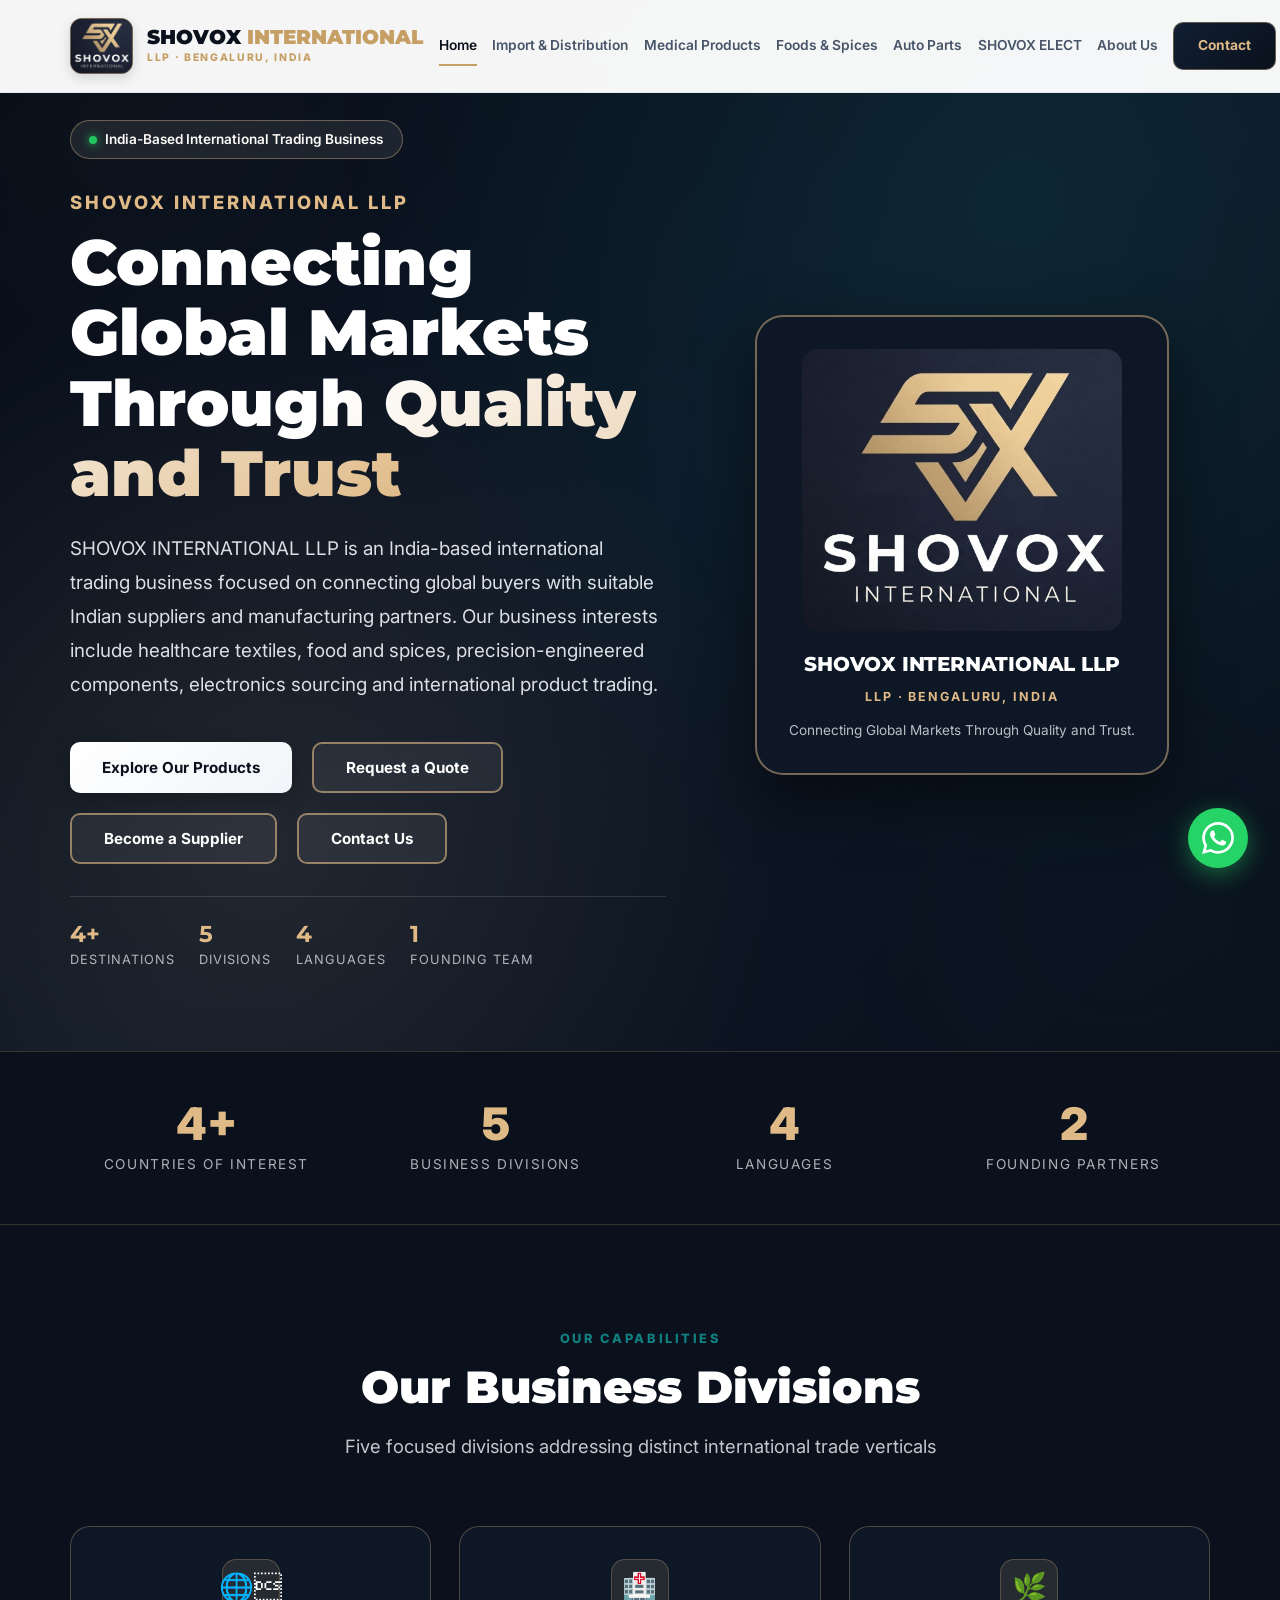
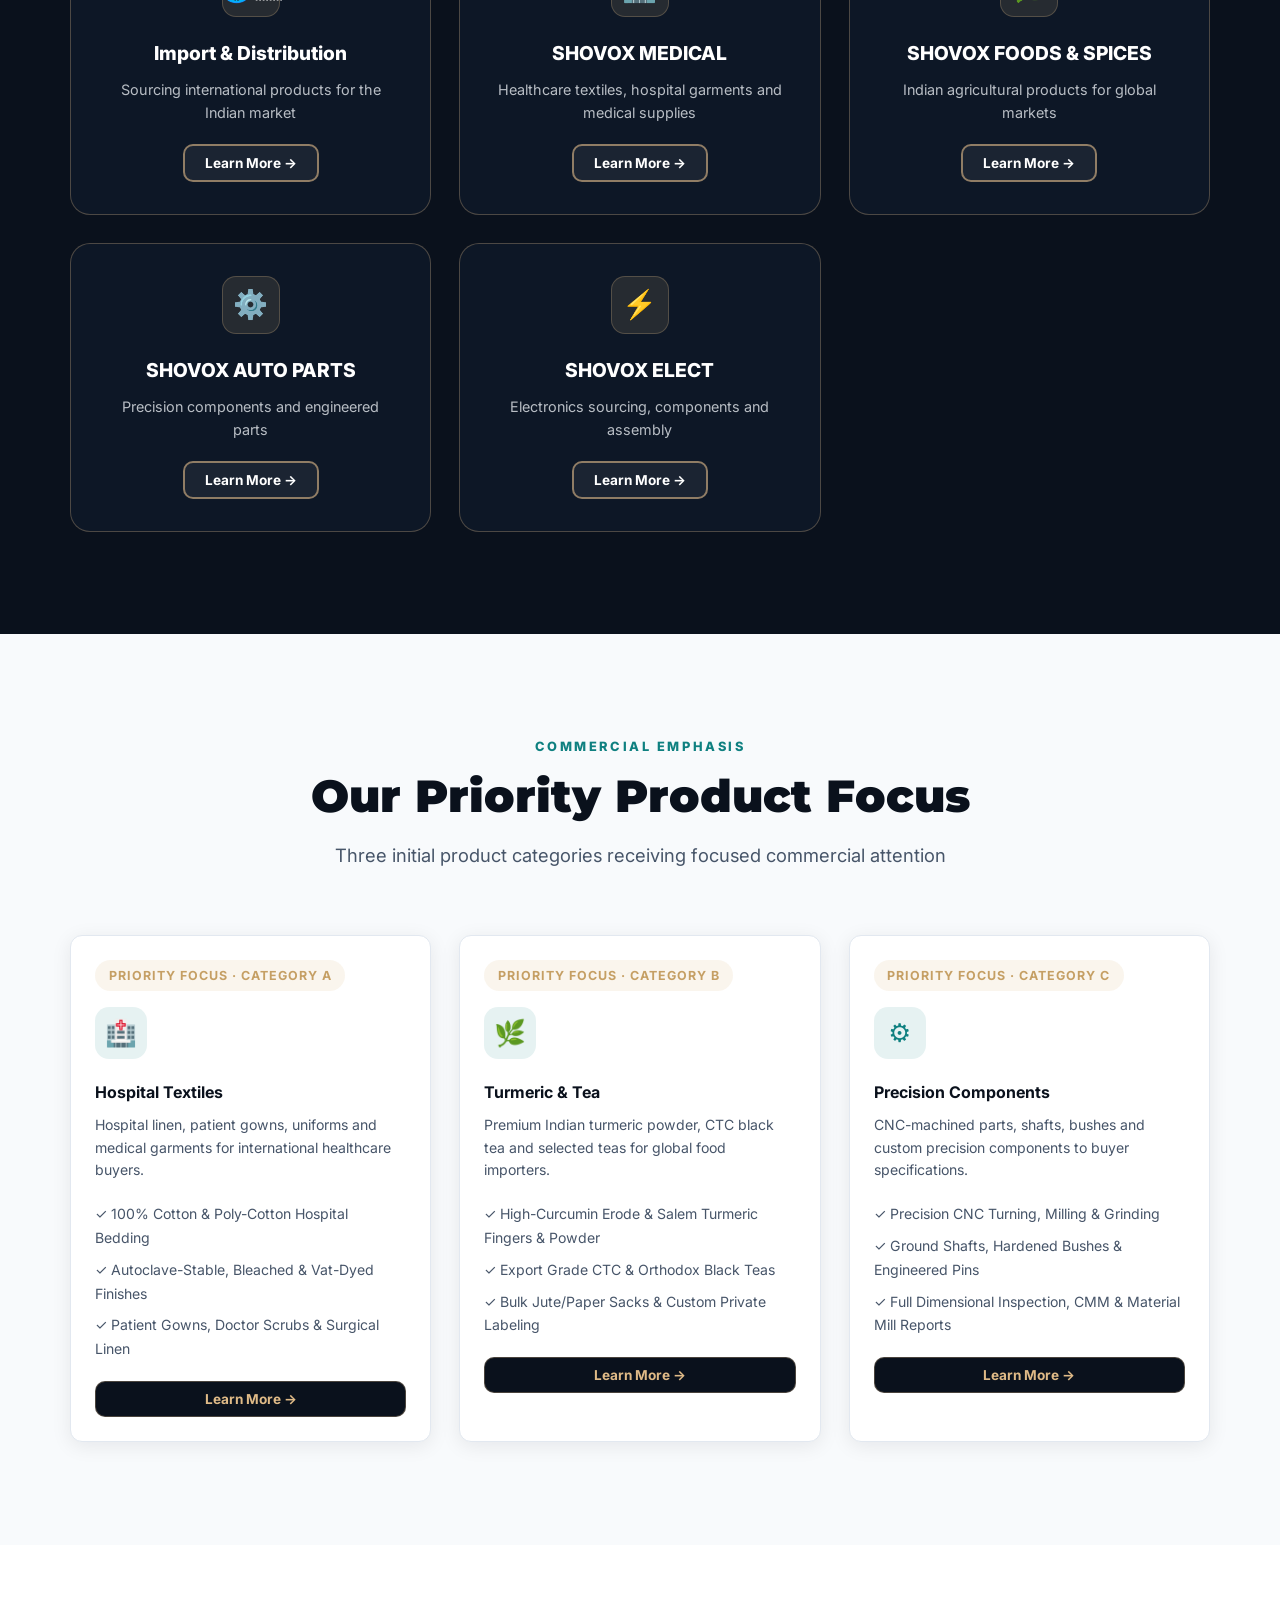
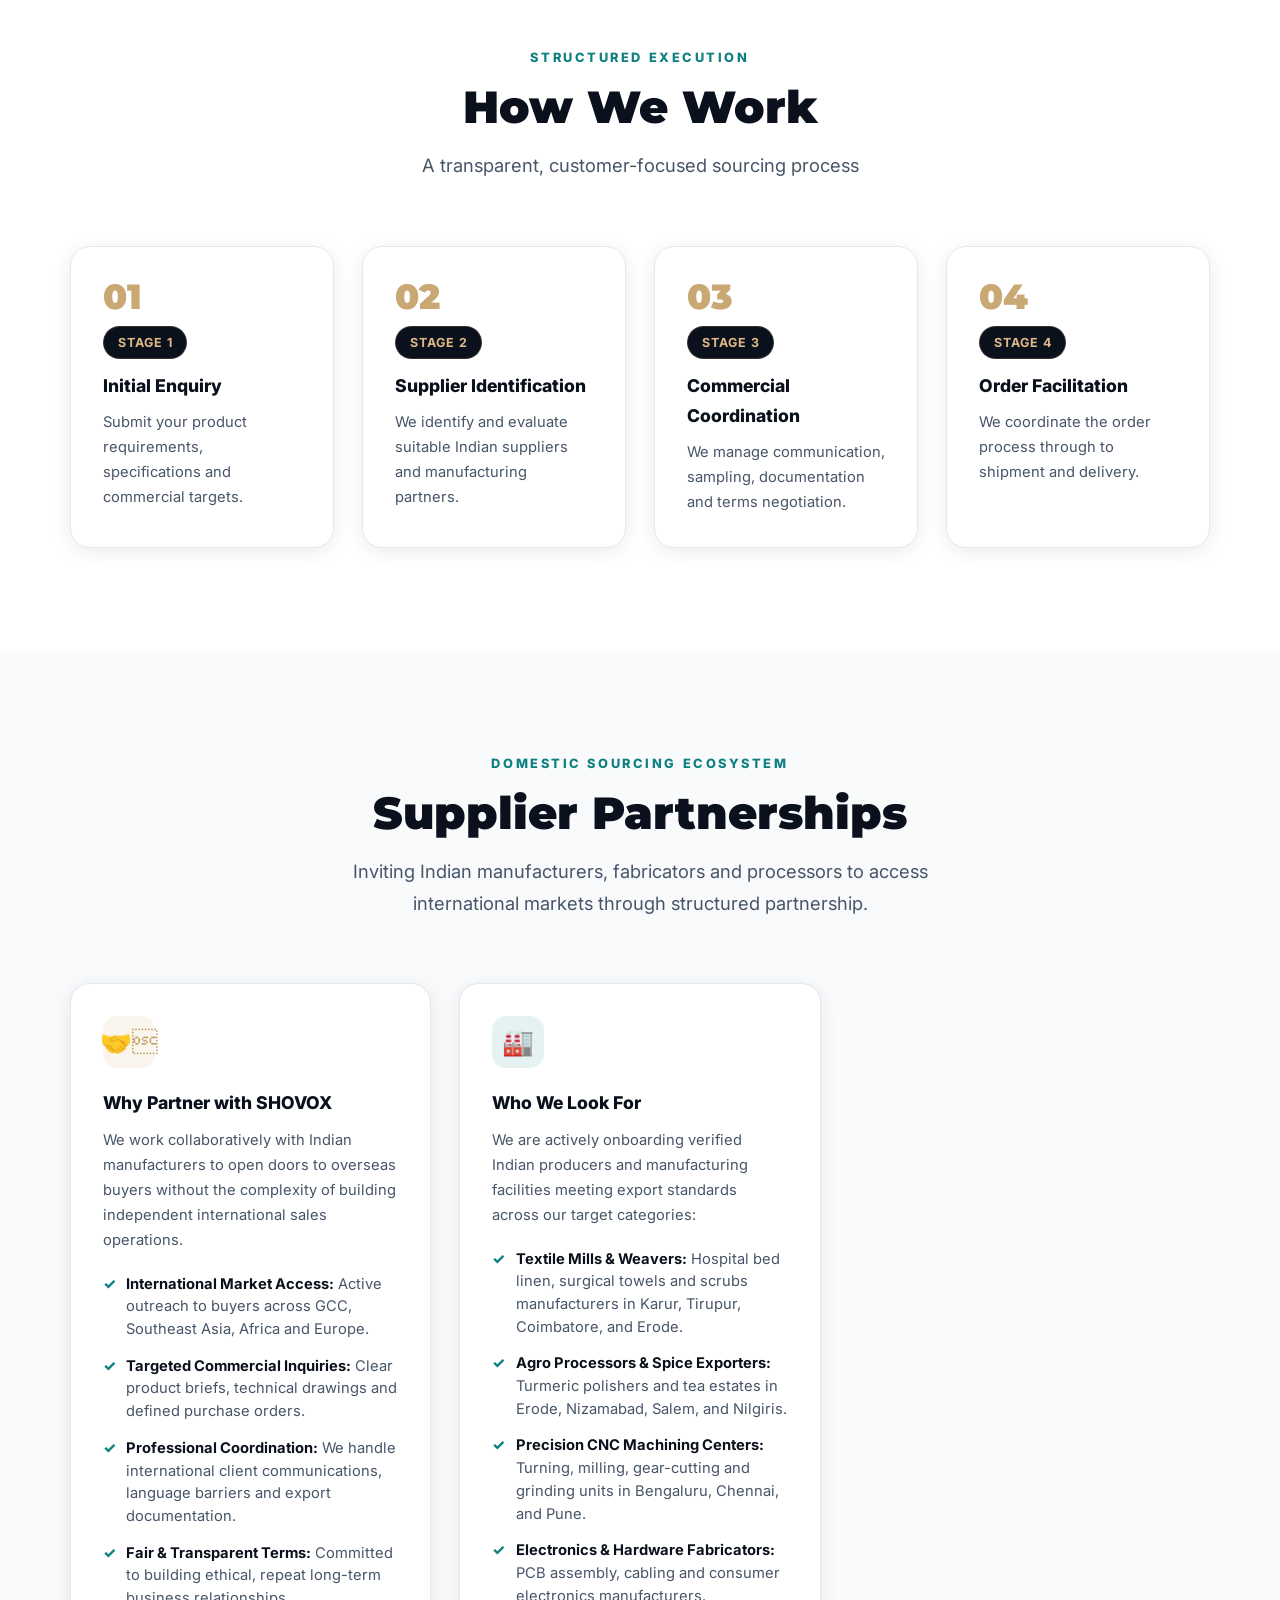
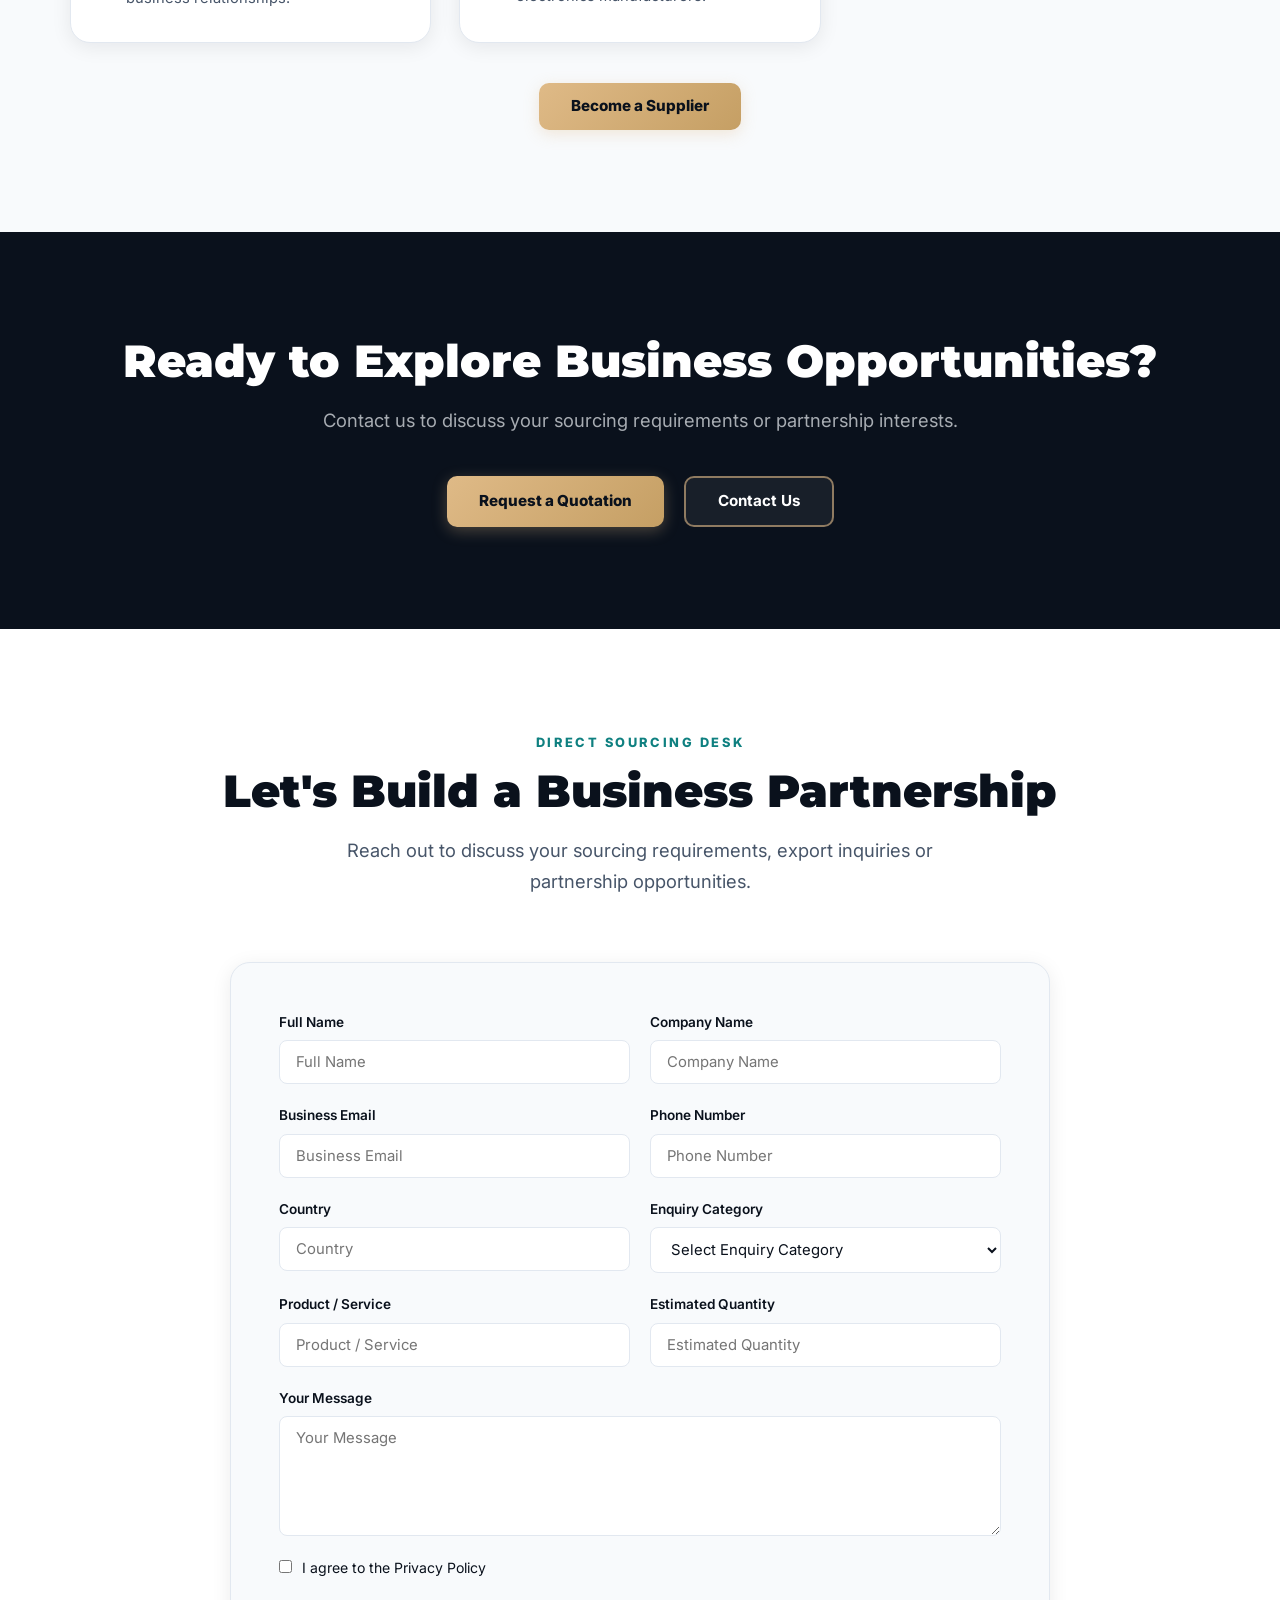
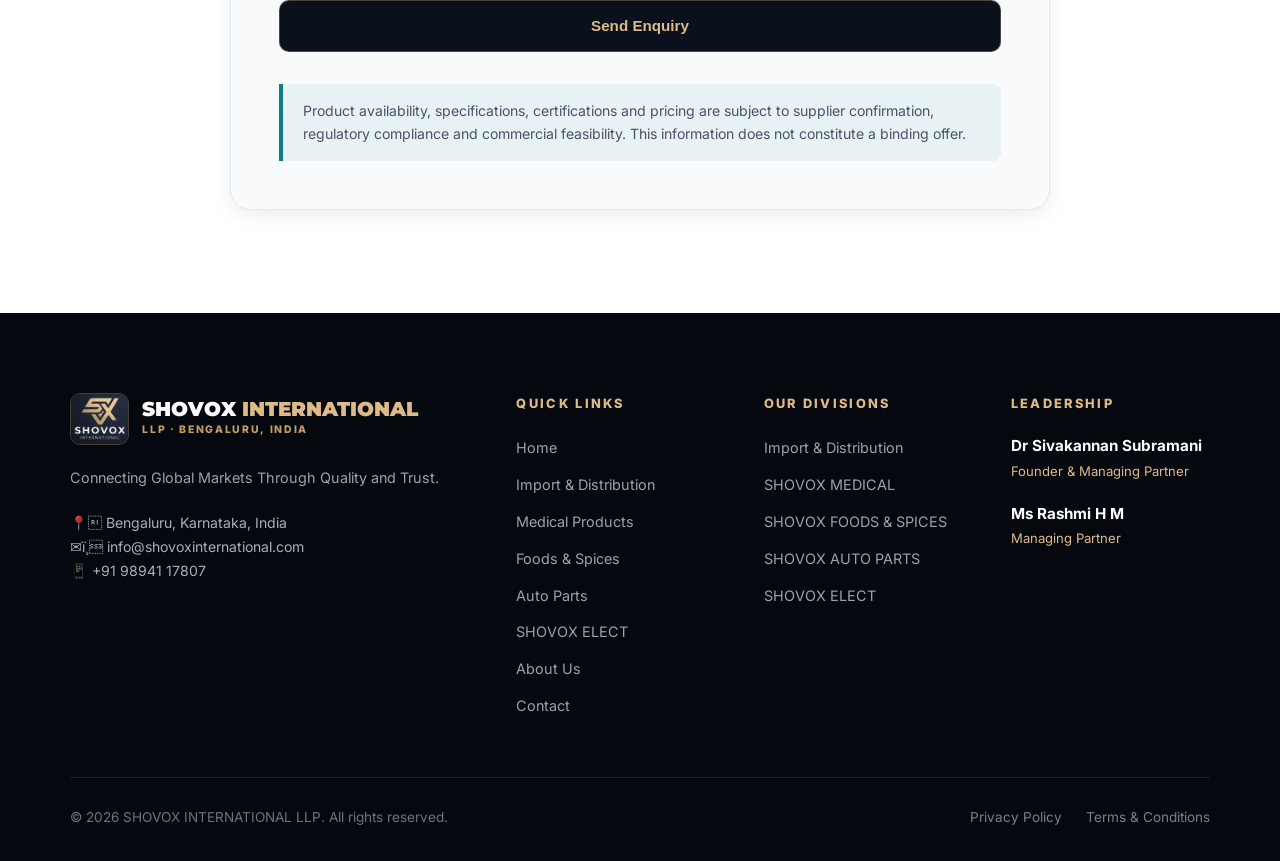
==== commit d56a6738: "Fix division card icon encoding and navbar layout" ====
--- a/index.html
+++ b/index.html
@@ -3,11 +3,11 @@
 <head>
   <meta charset="UTF-8">
   <meta name="viewport" content="width=device-width, initial-scale=1.0">
-  <title>SHOVOX INTERNATIONAL LLP â€” Connecting Global Markets Through Quality and Trust</title>
+  <title>SHOVOX INTERNATIONAL LLP &rdquo;” Connecting Global Markets Through Quality and Trust</title>
   <meta name="description" content="SHOVOX INTERNATIONAL LLP is an India-based international trading business focused on healthcare textiles, Indian foods and spices, precision components, electronics and international trading.">
   <meta name="keywords" content="Shovox International, India export, hospital textiles, turmeric export, auto parts India, medical supplies India, B2B trading">
-  <meta property="og:title" content="SHOVOX INTERNATIONAL LLP â€” Global B2B Trading">
-  <meta property="og:description" content="India-based international trading â€” healthcare textiles, turmeric, auto parts, electronics sourcing.">
+  <meta property="og:title" content="SHOVOX INTERNATIONAL LLP &rdquo;” Global B2B Trading">
+  <meta property="og:description" content="India-based international trading &rdquo;” healthcare textiles, turmeric, auto parts, electronics sourcing.">
   <meta property="og:type" content="website">
   <meta property="og:url" content="https://shovoxinternational.com">
   <meta property="og:locale" content="en_IN">
@@ -272,31 +272,31 @@
       </div>
       <div class="cards-grid">
         <div class="division-card">
-          <div class="division-icon-wrap">ðŸŒ</div>
+          <div class="division-icon-wrap">&#127760;</div>
           <h3 data-i18n="divisions.import.name">Import & Distribution</h3>
           <p data-i18n="divisions.import.desc">Sourcing international products for the Indian market</p>
           <a href="import-distribution.html" class="btn btn-sm btn-outline" style="margin-top: 1.25rem;">Learn More &rarr;</a>
         </div>
         <div class="division-card">
-          <div class="division-icon-wrap">ðŸ¥</div>
+          <div class="division-icon-wrap">&#127973;</div>
           <h3 data-i18n="divisions.medical.name">SHOVOX MEDICAL</h3>
           <p data-i18n="divisions.medical.desc">Healthcare textiles, hospital garments and medical supplies</p>
           <a href="medical.html" class="btn btn-sm btn-outline" style="margin-top: 1.25rem;">Learn More &rarr;</a>
         </div>
         <div class="division-card">
-          <div class="division-icon-wrap">ðŸŒ¿</div>
+          <div class="division-icon-wrap">&#127807;</div>
           <h3 data-i18n="divisions.foods.name">SHOVOX FOODS & SPICES</h3>
           <p data-i18n="divisions.foods.desc">Indian agricultural products for global markets</p>
           <a href="foods-spices.html" class="btn btn-sm btn-outline" style="margin-top: 1.25rem;">Learn More &rarr;</a>
         </div>
         <div class="division-card">
-          <div class="division-icon-wrap">âš™ï¸</div>
+          <div class="division-icon-wrap">&#9881;&#65039;</div>
           <h3 data-i18n="divisions.auto.name">SHOVOX AUTO PARTS</h3>
           <p data-i18n="divisions.auto.desc">Precision components and engineered parts</p>
           <a href="auto-parts.html" class="btn btn-sm btn-outline" style="margin-top: 1.25rem;">Learn More &rarr;</a>
         </div>
         <div class="division-card">
-          <div class="division-icon-wrap">âš¡</div>
+          <div class="division-icon-wrap">&#9889;</div>
           <h3 data-i18n="divisions.elect.name">SHOVOX ELECT</h3>
           <p data-i18n="divisions.elect.desc">Electronics sourcing, components and assembly</p>
           <a href="elect.html" class="btn btn-sm btn-outline" style="margin-top: 1.25rem;">Learn More &rarr;</a>
@@ -318,42 +318,42 @@
       <div class="cards-grid cards-grid-3">
         <!-- Card 1: Hospital Textiles -->
         <div class="card product-card">
-          <div class="tag tag-gold" style="margin-bottom: 1rem;">PRIORITY FOCUS Â· CATEGORY A</div>
-          <div class="card-icon card-icon-teal">ðŸ¥</div>
+          <div class="tag tag-gold" style="margin-bottom: 1rem;">PRIORITY FOCUS &middot; CATEGORY A</div>
+          <div class="card-icon card-icon-teal">&#127973;</div>
           <h3 data-i18n="focus.textiles.name">Hospital Textiles</h3>
           <p data-i18n="focus.textiles.desc">Hospital linen, patient gowns, uniforms and medical garments for international healthcare buyers.</p>
           <ul style="list-style: none; padding: 0; margin: 1.25rem 0; font-size: 0.88rem; color: var(--text-muted); display: flex; flex-direction: column; gap: 0.5rem;">
-            <li>âœ“ 100% Cotton & Poly-Cotton Hospital Bedding</li>
-            <li>âœ“ Autoclave-Stable, Bleached & Vat-Dyed Finishes</li>
-            <li>âœ“ Patient Gowns, Doctor Scrubs & Surgical Linen</li>
+            <li>&#10003; 100% Cotton & Poly-Cotton Hospital Bedding</li>
+            <li>&#10003; Autoclave-Stable, Bleached & Vat-Dyed Finishes</li>
+            <li>&#10003; Patient Gowns, Doctor Scrubs & Surgical Linen</li>
           </ul>
           <a href="medical.html" class="btn btn-sm btn-navy" style="width: 100%; justify-content: center;">Learn More &rarr;</a>
         </div>
 
         <!-- Card 2: Turmeric & Tea -->
         <div class="card product-card">
-          <div class="tag tag-gold" style="margin-bottom: 1rem;">PRIORITY FOCUS Â· CATEGORY B</div>
-          <div class="card-icon card-icon-teal">ðŸŒ¿</div>
+          <div class="tag tag-gold" style="margin-bottom: 1rem;">PRIORITY FOCUS &middot; CATEGORY B</div>
+          <div class="card-icon card-icon-teal">&#127807;</div>
           <h3 data-i18n="focus.turmeric.name">Turmeric & Tea</h3>
           <p data-i18n="focus.turmeric.desc">Premium Indian turmeric powder, CTC black tea and selected teas for global food importers.</p>
           <ul style="list-style: none; padding: 0; margin: 1.25rem 0; font-size: 0.88rem; color: var(--text-muted); display: flex; flex-direction: column; gap: 0.5rem;">
-            <li>âœ“ High-Curcumin Erode & Salem Turmeric Fingers & Powder</li>
-            <li>âœ“ Export Grade CTC & Orthodox Black Teas</li>
-            <li>âœ“ Bulk Jute/Paper Sacks & Custom Private Labeling</li>
+            <li>&#10003; High-Curcumin Erode & Salem Turmeric Fingers & Powder</li>
+            <li>&#10003; Export Grade CTC & Orthodox Black Teas</li>
+            <li>&#10003; Bulk Jute/Paper Sacks & Custom Private Labeling</li>
           </ul>
           <a href="foods-spices.html" class="btn btn-sm btn-navy" style="width: 100%; justify-content: center;">Learn More &rarr;</a>
         </div>
 
         <!-- Card 3: Precision Components -->
         <div class="card product-card">
-          <div class="tag tag-gold" style="margin-bottom: 1rem;">PRIORITY FOCUS Â· CATEGORY C</div>
-          <div class="card-icon card-icon-teal">âš™ï¸</div>
+          <div class="tag tag-gold" style="margin-bottom: 1rem;">PRIORITY FOCUS &middot; CATEGORY C</div>
+          <div class="card-icon card-icon-teal">&#9881;&#65039;</div>
           <h3 data-i18n="focus.components.name">Precision Components</h3>
           <p data-i18n="focus.components.desc">CNC-machined parts, shafts, bushes and custom precision components to buyer specifications.</p>
           <ul style="list-style: none; padding: 0; margin: 1.25rem 0; font-size: 0.88rem; color: var(--text-muted); display: flex; flex-direction: column; gap: 0.5rem;">
-            <li>âœ“ Precision CNC Turning, Milling & Grinding</li>
-            <li>âœ“ Ground Shafts, Hardened Bushes & Engineered Pins</li>
-            <li>âœ“ Full Dimensional Inspection, CMM & Material Mill Reports</li>
+            <li>&#10003; Precision CNC Turning, Milling & Grinding</li>
+            <li>&#10003; Ground Shafts, Hardened Bushes & Engineered Pins</li>
+            <li>&#10003; Full Dimensional Inspection, CMM & Material Mill Reports</li>
           </ul>
           <a href="auto-parts.html" class="btn btn-sm btn-navy" style="width: 100%; justify-content: center;">Learn More &rarr;</a>
         </div>
@@ -412,25 +412,25 @@
       </div>
       <div class="cards-grid cards-grid-2">
         <div class="card">
-          <div class="card-icon card-icon-gold">ðŸ¤</div>
+          <div class="card-icon card-icon-gold">&#129309;</div>
           <h3>Why Partner with SHOVOX</h3>
           <p>We work collaboratively with Indian manufacturers to open doors to overseas buyers without the complexity of building independent international sales operations.</p>
           <ul class="partner-list">
-            <li><span class="check-icon">âœ“</span> <div><strong>International Market Access:</strong> Active outreach to buyers across GCC, Southeast Asia, Africa and Europe.</div></li>
-            <li><span class="check-icon">âœ“</span> <div><strong>Targeted Commercial Inquiries:</strong> Clear product briefs, technical drawings and defined purchase orders.</div></li>
-            <li><span class="check-icon">âœ“</span> <div><strong>Professional Coordination:</strong> We handle international client communications, language barriers and export documentation.</div></li>
-            <li><span class="check-icon">âœ“</span> <div><strong>Fair & Transparent Terms:</strong> Committed to building ethical, repeat long-term business relationships.</div></li>
+            <li><span class="check-icon">&#10003;</span> <div><strong>International Market Access:</strong> Active outreach to buyers across GCC, Southeast Asia, Africa and Europe.</div></li>
+            <li><span class="check-icon">&#10003;</span> <div><strong>Targeted Commercial Inquiries:</strong> Clear product briefs, technical drawings and defined purchase orders.</div></li>
+            <li><span class="check-icon">&#10003;</span> <div><strong>Professional Coordination:</strong> We handle international client communications, language barriers and export documentation.</div></li>
+            <li><span class="check-icon">&#10003;</span> <div><strong>Fair & Transparent Terms:</strong> Committed to building ethical, repeat long-term business relationships.</div></li>
           </ul>
         </div>
         <div class="card">
-          <div class="card-icon card-icon-teal">ðŸ­</div>
+          <div class="card-icon card-icon-teal">&#127981;</div>
           <h3>Who We Look For</h3>
           <p>We are actively onboarding verified Indian producers and manufacturing facilities meeting export standards across our target categories:</p>
           <ul class="partner-list">
-            <li><span class="check-icon">âœ“</span> <div><strong>Textile Mills & Weavers:</strong> Hospital bed linen, surgical towels and scrubs manufacturers in Karur, Tirupur, Coimbatore, and Erode.</div></li>
-            <li><span class="check-icon">âœ“</span> <div><strong>Agro Processors & Spice Exporters:</strong> Turmeric polishers and tea estates in Erode, Nizamabad, Salem, and Nilgiris.</div></li>
-            <li><span class="check-icon">âœ“</span> <div><strong>Precision CNC Machining Centers:</strong> Turning, milling, gear-cutting and grinding units in Bengaluru, Chennai, and Pune.</div></li>
-            <li><span class="check-icon">âœ“</span> <div><strong>Electronics & Hardware Fabricators:</strong> PCB assembly, cabling and consumer electronics manufacturers.</div></li>
+            <li><span class="check-icon">&#10003;</span> <div><strong>Textile Mills & Weavers:</strong> Hospital bed linen, surgical towels and scrubs manufacturers in Karur, Tirupur, Coimbatore, and Erode.</div></li>
+            <li><span class="check-icon">&#10003;</span> <div><strong>Agro Processors & Spice Exporters:</strong> Turmeric polishers and tea estates in Erode, Nizamabad, Salem, and Nilgiris.</div></li>
+            <li><span class="check-icon">&#10003;</span> <div><strong>Precision CNC Machining Centers:</strong> Turning, milling, gear-cutting and grinding units in Bengaluru, Chennai, and Pune.</div></li>
+            <li><span class="check-icon">&#10003;</span> <div><strong>Electronics & Hardware Fabricators:</strong> PCB assembly, cabling and consumer electronics manufacturers.</div></li>
           </ul>
         </div>
       </div>
@@ -523,7 +523,7 @@
             </div>
           </div>
           <div class="form-success" style="display: none; margin-top: 1.25rem;" data-i18n="contact.success">
-            Thank you for your enquiry. We will contact you within 2â€“3 business days.
+            Thank you for your enquiry. We will contact you within 2&rdquo;“3 business days.
           </div>
           <div class="form-error" style="display: none; margin-top: 1.25rem;" data-i18n="contact.error">
             There was an error. Please email us at info@shovoxinternational.com
@@ -553,9 +553,9 @@
           </a>
           <p data-i18n="footer.tagline">Connecting Global Markets Through Quality and Trust.</p>
           <div style="margin-top: 1.25rem; font-size: 0.88rem; line-height: 1.7; color: rgba(241,245,249,0.7);">
-            <div>ðŸ“ Bengaluru, Karnataka, India</div>
-            <div>âœ‰ï¸ <a href="mailto:info@shovoxinternational.com" style="color: inherit;">info@shovoxinternational.com</a></div>
-            <div>ðŸ“ž <a href="tel:+919894117807" style="color: inherit;">+91 98941 17807</a></div>
+            <div>&#128205; Bengaluru, Karnataka, India</div>
+            <div>&#9993;ï¸ <a href="mailto:info@shovoxinternational.com" style="color: inherit;">info@shovoxinternational.com</a></div>
+            <div>&#128241; <a href="tel:+919894117807" style="color: inherit;">+91 98941 17807</a></div>
           </div>
         </div>
 
--- a/css/main.css
+++ b/css/main.css
@@ -735,6 +735,14 @@
   line-height: 1.6;
 }
 
+.division-icon-wrap {
+  font-size: 2.25rem;
+  margin-bottom: 1.25rem;
+  line-height: 1;
+  display: inline-block;
+  font-family: 'Apple Color Emoji', 'Segoe UI Emoji', 'Segoe UI Symbol', 'Noto Color Emoji', sans-serif;
+}
+
 .product-card {
   background: var(--white);
   border-radius: var(--radius);
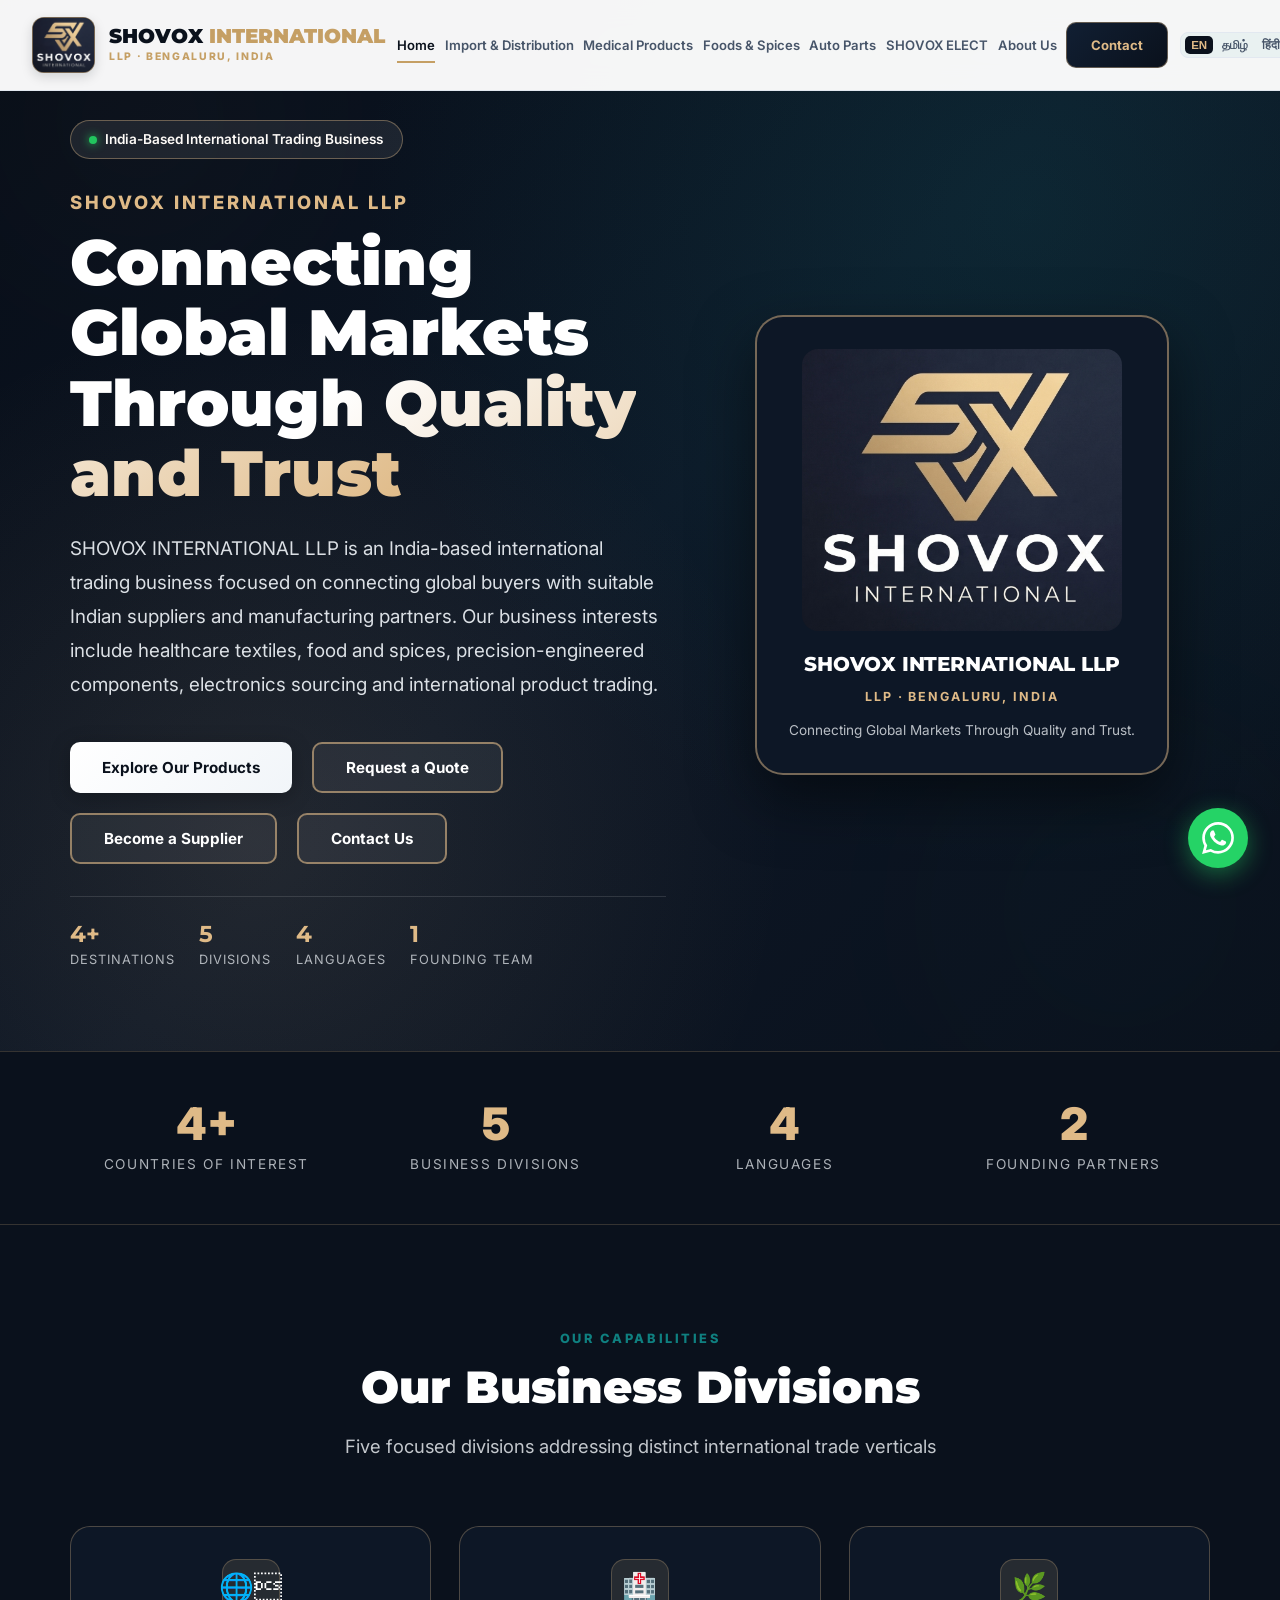
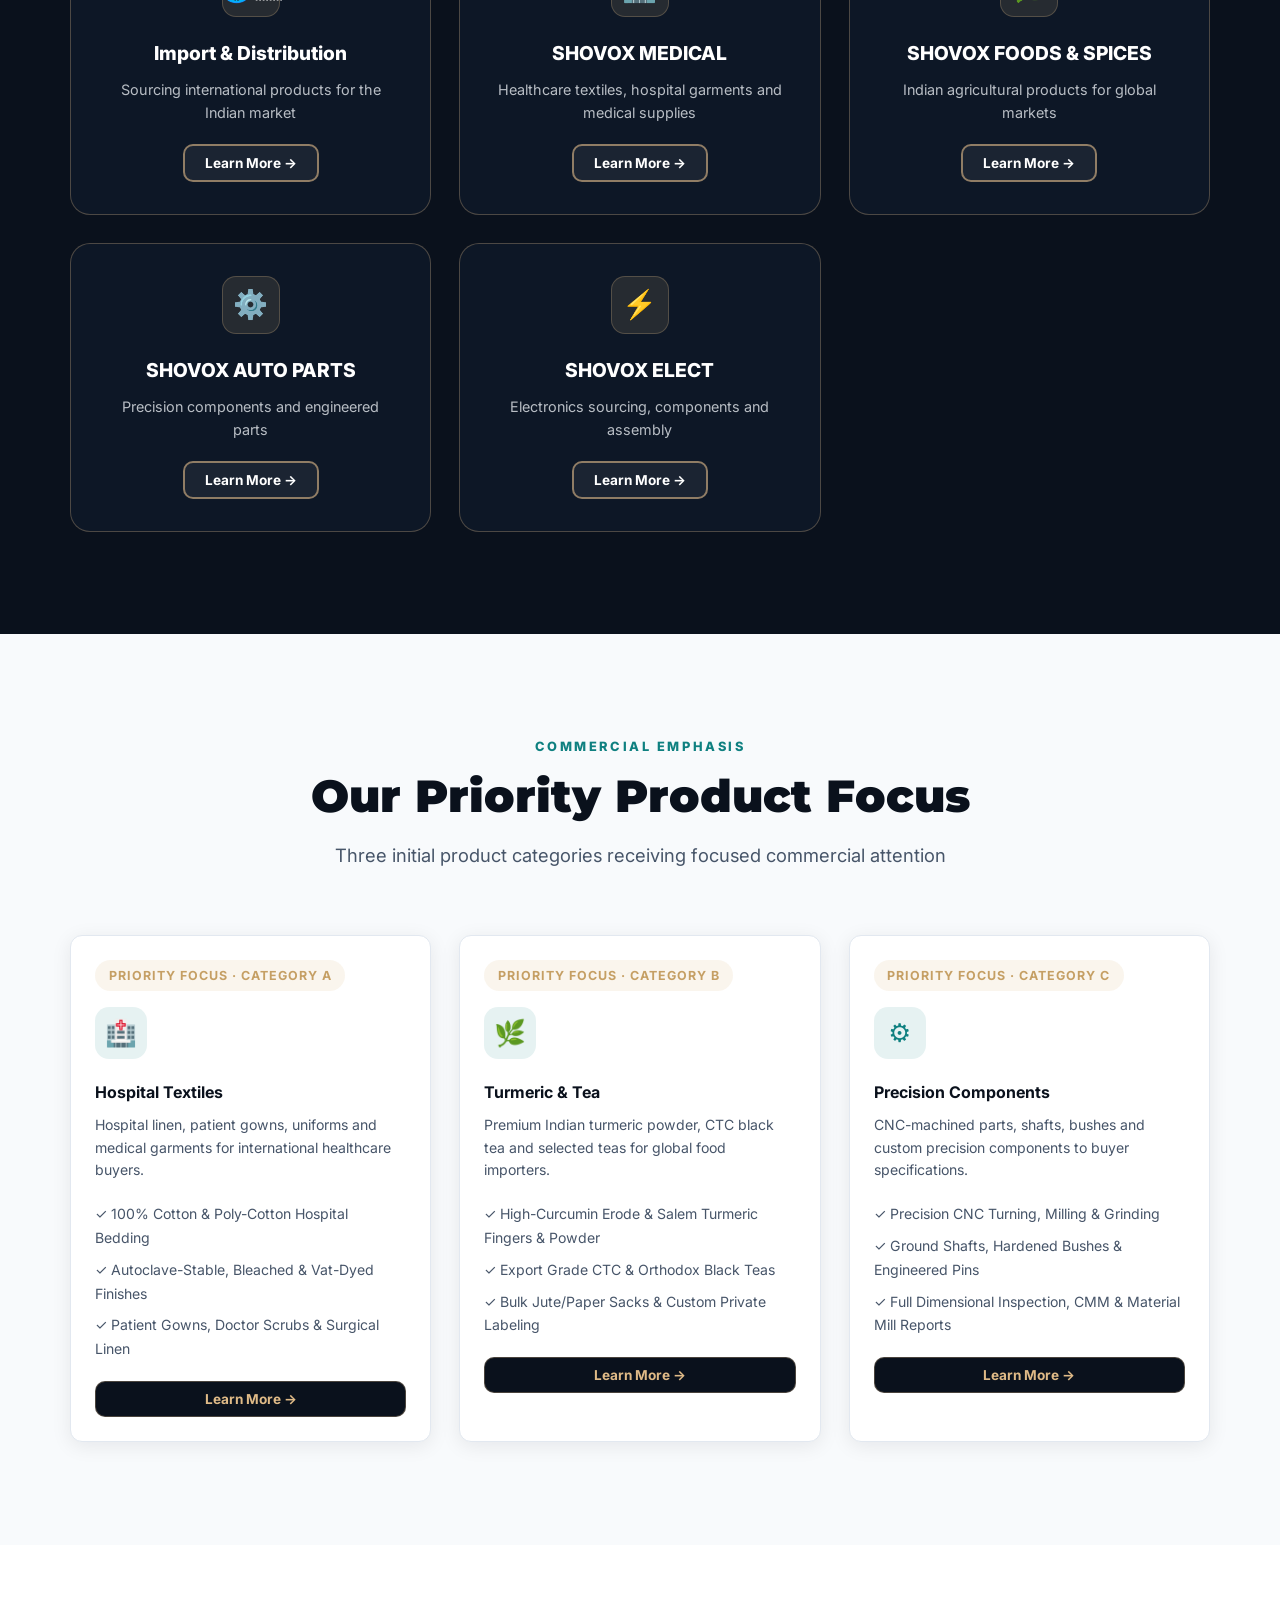
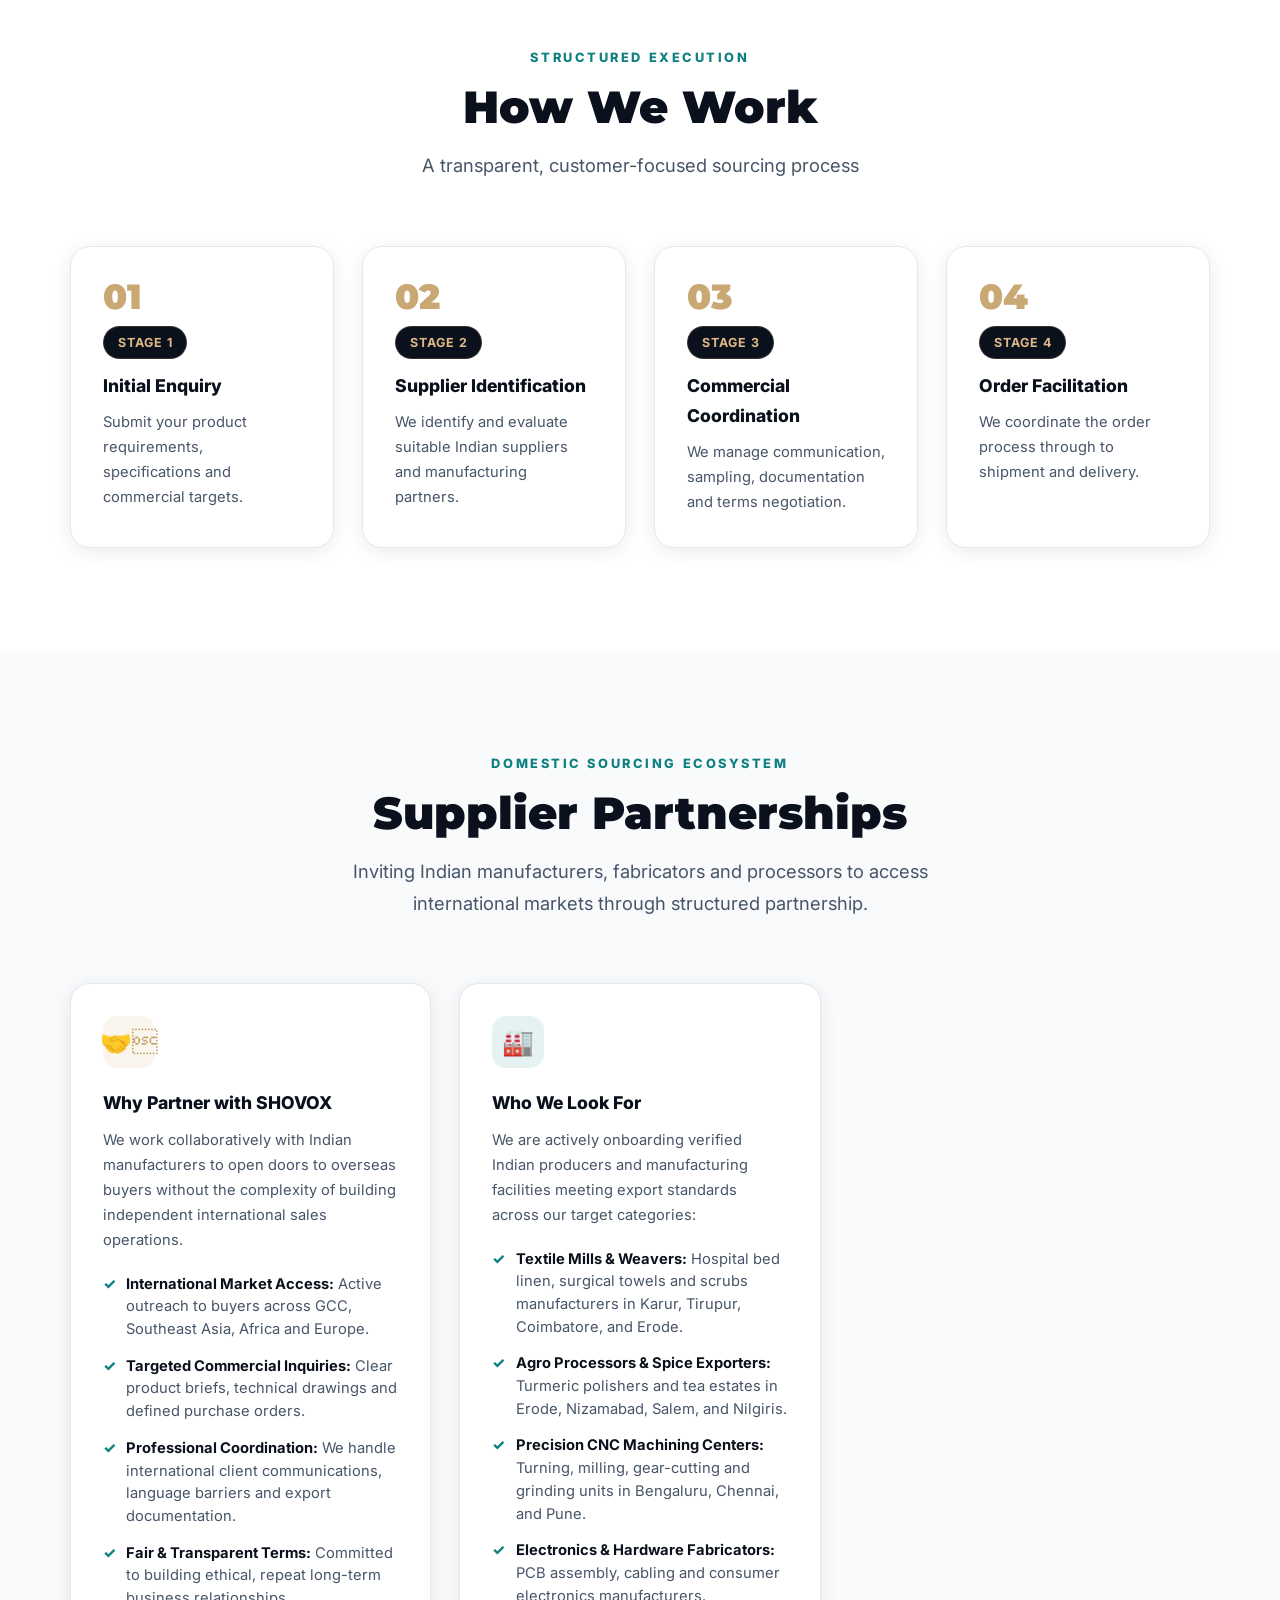
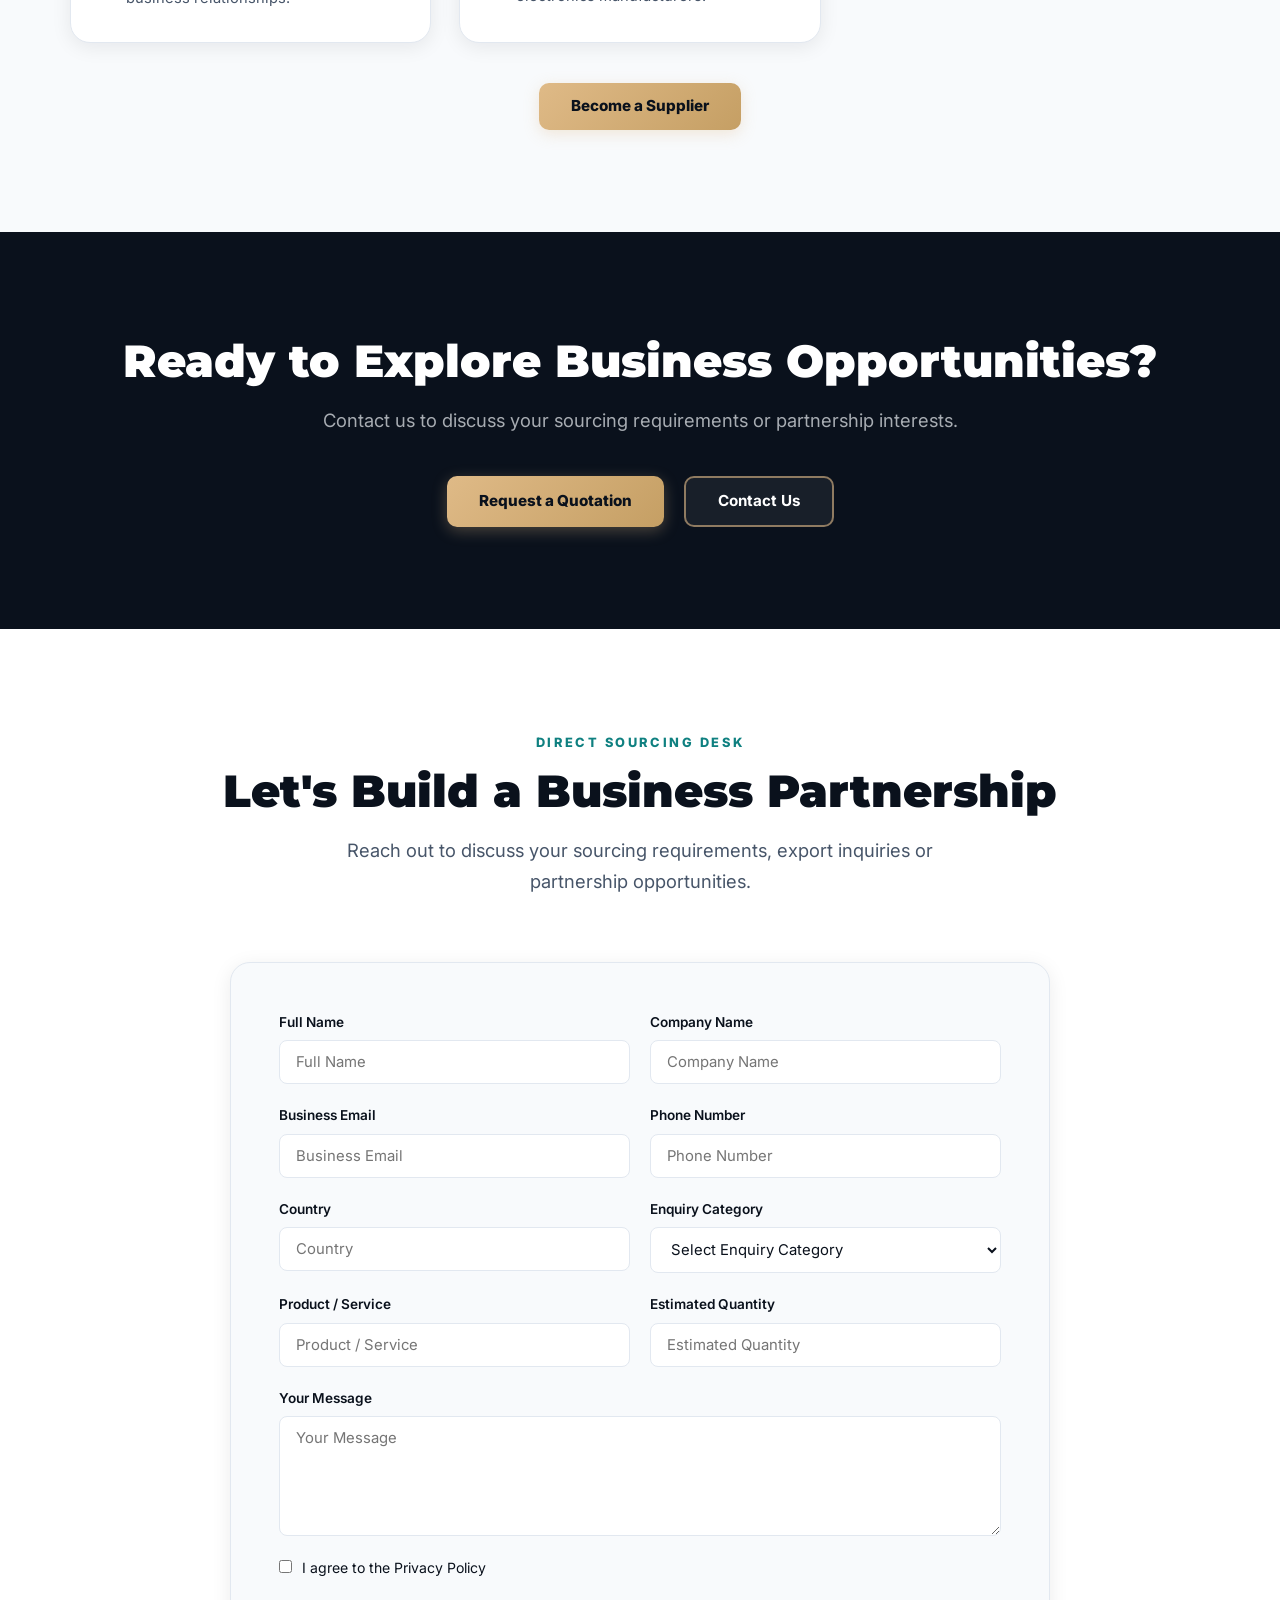
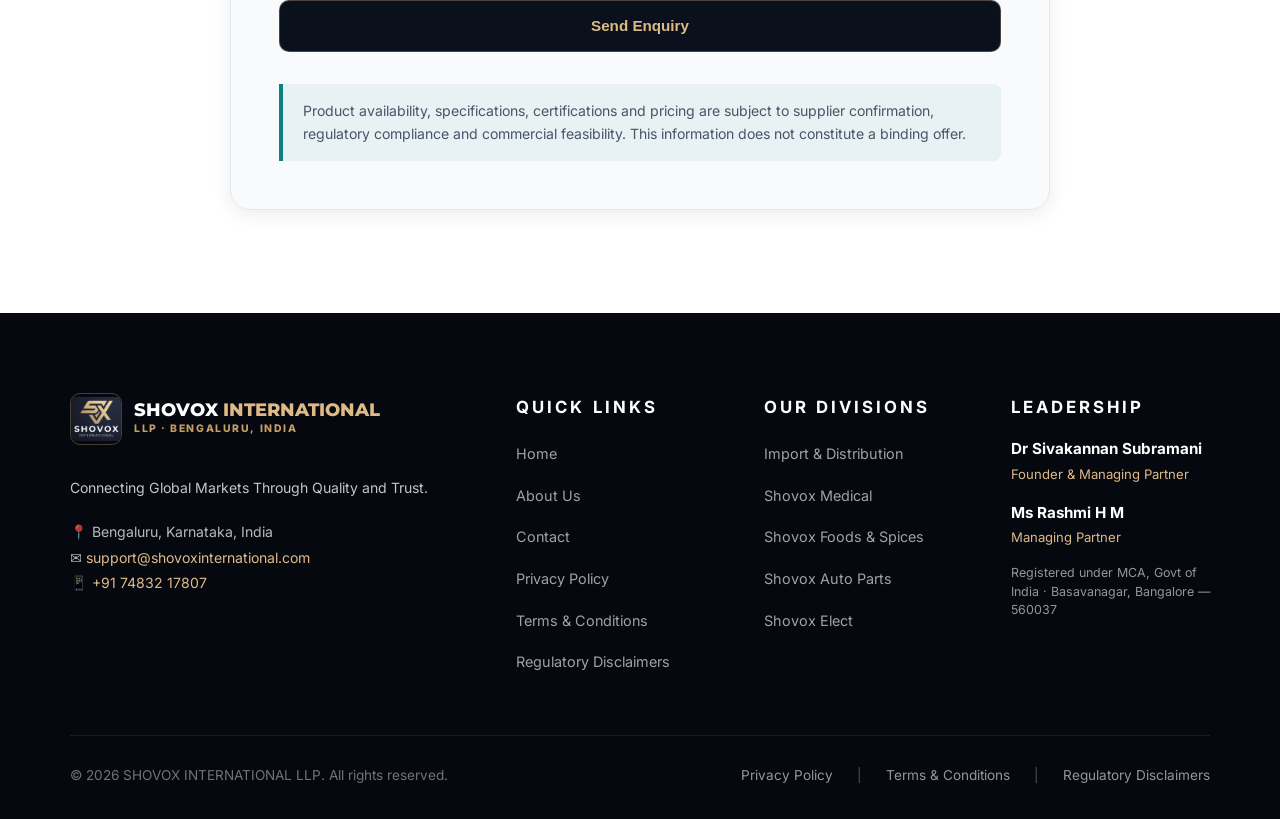
==== commit dce190c0: "updated Contact details" ====
--- a/index.html
+++ b/index.html
@@ -526,7 +526,7 @@
             Thank you for your enquiry. We will contact you within 2&rdquo;“3 business days.
           </div>
           <div class="form-error" style="display: none; margin-top: 1.25rem;" data-i18n="contact.error">
-            There was an error. Please email us at info@shovoxinternational.com
+            There was an error. Please email us at support@shovoxinternational.com
           </div>
         </form>
         <div class="disclaimer" data-i18n="disclaimer.general">
@@ -539,65 +539,71 @@
   <!-- ============================================
        11. FOOTER
        ============================================ -->
+    <!-- ==========================================================================
+       FOOTER
+       ========================================================================== -->
   <footer class="footer">
     <div class="container">
       <div class="footer-grid">
         <!-- Col 1: Brand & Contact -->
         <div class="footer-brand">
-          <a href="index.html" class="brand-logo" style="margin-bottom: 1.25rem;">
-            <img src="assets/shovox_official_logo.png" alt="SHOVOX INTERNATIONAL LLP Logo" class="footer-brand-logo" onerror="this.onerror=null; this.src='assets/logo.png';">
+          <a href="index.html" class="brand-logo" style="margin-bottom: 1.25rem; display: inline-flex; align-items: center; gap: 0.75rem; text-decoration: none;">
+            <img src="assets/shovox_official_logo.png" alt="SHOVOX INTERNATIONAL LLP Logo" class="footer-brand-logo" style="width: 52px; height: 52px; object-fit: contain;">
             <div class="brand-text">
-              <div class="brand-name" style="color: #ffffff;">SHOVOX <span style="color: var(--gold);">INTERNATIONAL</span></div>
-              <div class="brand-tagline">LLP · BENGALURU, INDIA</div>
+              <div class="brand-name" style="color: #ffffff; font-size: 1.15rem; font-weight: 800;">SHOVOX <span style="color: var(--gold);">INTERNATIONAL</span></div>
+              <div class="brand-tagline" style="color: var(--gold-dark); font-size: 0.65rem; letter-spacing: 0.15em;">LLP · BENGALURU, INDIA</div>
             </div>
           </a>
-          <p data-i18n="footer.tagline">Connecting Global Markets Through Quality and Trust.</p>
-          <div style="margin-top: 1.25rem; font-size: 0.88rem; line-height: 1.7; color: rgba(241,245,249,0.7);">
-            <div>&#128205; Bengaluru, Karnataka, India</div>
-            <div>&#9993;ï¸ <a href="mailto:info@shovoxinternational.com" style="color: inherit;">info@shovoxinternational.com</a></div>
-            <div>&#128241; <a href="tel:+919894117807" style="color: inherit;">+91 98941 17807</a></div>
-          </div>
-        </div>
-
-        <!-- Col 2: Quick Links -->
+          <p data-i18n="footer.tagline" style="color: rgba(241,245,249,0.8); font-size: 0.88rem; line-height: 1.6;">
+            Connecting Global Markets Through Quality and Trust.
+          </p>
+          <div style="margin-top: 1.25rem; font-size: 0.88rem; line-height: 1.8; color: rgba(241,245,249,0.75);">
+            <div>📍 Bengaluru, Karnataka, India</div>
+            <div>✉️ <a href="mailto:support@shovoxinternational.com" style="color: var(--gold); text-decoration: none;">support@shovoxinternational.com</a></div>
+            <div>📱 <a href="tel:+917483217807" style="color: var(--gold); text-decoration: none;">+91 74832 17807</a></div>
+          </div>
+        </div>
+
+        <!-- Col 2: Quick Links (No repetition with divisions!) -->
         <div>
-          <h4 data-i18n="footer.quick_links">Quick Links</h4>
-          <ul class="footer-links">
+          <h4 data-i18n="footer.quick_links" style="color: #ffffff; font-size: 1.05rem; margin-bottom: 1rem; font-weight: 700;">Quick Links</h4>
+          <ul class="footer-links" style="list-style: none; padding: 0; margin: 0; line-height: 2;">
             <li><a href="index.html" data-i18n="nav.home">Home</a></li>
-            <li><a href="import-distribution.html" data-i18n="nav.import">Import & Distribution</a></li>
-            <li><a href="medical.html" data-i18n="nav.medical">Medical Products</a></li>
-            <li><a href="foods-spices.html" data-i18n="nav.foods">Foods & Spices</a></li>
-            <li><a href="auto-parts.html" data-i18n="nav.auto">Auto Parts</a></li>
-            <li><a href="elect.html" data-i18n="nav.elect">SHOVOX ELECT</a></li>
             <li><a href="about.html" data-i18n="nav.about">About Us</a></li>
-            <li><a href="contact.html" data-i18n="nav.contact">Contact</a></li>
+            <li><a href="contact.html" data-i18n="nav.contact">Contact Us</a></li>
+            <li><a href="privacy.html" data-i18n="footer.privacy">Privacy Policy</a></li>
+            <li><a href="terms.html" data-i18n="footer.terms">Terms &amp; Conditions</a></li>
+            <li><a href="terms.html#disclaimers">Regulatory Disclaimers</a></li>
           </ul>
         </div>
 
-        <!-- Col 3: Our Divisions -->
+        <!-- Col 3: Our Divisions (Title Case, avoiding all-uppercase) -->
         <div>
-          <h4 data-i18n="footer.divisions_label">Our Divisions</h4>
-          <ul class="footer-links">
-            <li><a href="import-distribution.html" data-i18n="divisions.import.name">Import & Distribution</a></li>
-            <li><a href="medical.html" data-i18n="divisions.medical.name">SHOVOX MEDICAL</a></li>
-            <li><a href="foods-spices.html" data-i18n="divisions.foods.name">SHOVOX FOODS & SPICES</a></li>
-            <li><a href="auto-parts.html" data-i18n="divisions.auto.name">SHOVOX AUTO PARTS</a></li>
-            <li><a href="elect.html" data-i18n="divisions.elect.name">SHOVOX ELECT</a></li>
+          <h4 data-i18n="footer.divisions_label" style="color: #ffffff; font-size: 1.05rem; margin-bottom: 1rem; font-weight: 700;">Our Divisions</h4>
+          <ul class="footer-links" style="list-style: none; padding: 0; margin: 0; line-height: 2;">
+            <li><a href="import-distribution.html">Import &amp; Distribution</a></li>
+            <li><a href="medical.html">Shovox Medical</a></li>
+            <li><a href="foods-spices.html">Shovox Foods &amp; Spices</a></li>
+            <li><a href="auto-parts.html">Shovox Auto Parts</a></li>
+            <li><a href="elect.html">Shovox Elect</a></li>
           </ul>
         </div>
 
         <!-- Col 4: Leadership -->
         <div>
-          <h4 data-i18n="footer.leadership">Leadership</h4>
+          <h4 data-i18n="footer.leadership" style="color: #ffffff; font-size: 1.05rem; margin-bottom: 1rem; font-weight: 700;">Leadership</h4>
           <div style="font-size: 0.9rem; line-height: 1.6; color: rgba(241,245,249,0.75);">
-            <div style="margin-bottom: 1.25rem;">
+            <div style="margin-bottom: 1rem;">
               <strong style="color: #ffffff; display: block; font-size: 0.95rem;">Dr Sivakannan Subramani</strong>
-              <span style="font-size: 0.82rem; color: var(--gold);" data-i18n="footer.founder">Founder & Managing Partner</span>
+              <span style="font-size: 0.82rem; color: var(--gold);" data-i18n="footer.founder">Founder &amp; Managing Partner</span>
             </div>
             <div>
               <strong style="color: #ffffff; display: block; font-size: 0.95rem;">Ms Rashmi H M</strong>
               <span style="font-size: 0.82rem; color: var(--gold);" data-i18n="footer.partner">Managing Partner</span>
             </div>
+            <div style="margin-top: 1rem; font-size: 0.78rem; color: rgba(241,245,249,0.6); line-height: 1.5;">
+              Registered under MCA, Govt of India · Basavanagar, Bangalore — 560037
+            </div>
           </div>
         </div>
       </div>
@@ -605,9 +611,12 @@
       <!-- Bottom Bar -->
       <div class="footer-bottom">
         <p>&copy; <span id="year"></span> <span data-i18n="footer.copyright">SHOVOX INTERNATIONAL LLP. All rights reserved.</span></p>
-        <div style="display: flex; gap: 1.5rem; font-size: 0.85rem;">
-          <a href="privacy.html" style="color: rgba(241,245,249,0.5); transition: color 0.2s;" data-i18n="footer.privacy">Privacy Policy</a>
-          <a href="terms.html" style="color: rgba(241,245,249,0.5); transition: color 0.2s;" data-i18n="footer.terms">Terms & Conditions</a>
+        <div style="display: flex; gap: 1.5rem; font-size: 0.85rem; flex-wrap: wrap;">
+          <a href="privacy.html" style="color: rgba(241,245,249,0.6); text-decoration: none;" data-i18n="footer.privacy">Privacy Policy</a>
+          <span style="color: rgba(241,245,249,0.3);">|</span>
+          <a href="terms.html" style="color: rgba(241,245,249,0.6); text-decoration: none;" data-i18n="footer.terms">Terms &amp; Conditions</a>
+          <span style="color: rgba(241,245,249,0.3);">|</span>
+          <a href="terms.html#disclaimers" style="color: rgba(241,245,249,0.6); text-decoration: none;">Regulatory Disclaimers</a>
         </div>
       </div>
     </div>
@@ -616,8 +625,9 @@
   <!-- ============================================
        12. WHATSAPP FLOAT
        ============================================ -->
-  <a href="https://wa.me/919894117807" class="whatsapp-float" target="_blank" rel="noopener" aria-label="Chat on WhatsApp">
-    <svg viewBox="0 0 24 24" xmlns="http://www.w3.org/2000/svg"><path d="M17.472 14.382c-.297-.149-1.758-.867-2.03-.967-.273-.099-.471-.148-.67.15-.197.297-.767.966-.94 1.164-.173.199-.347.223-.644.075-.297-.15-1.255-.463-2.39-1.475-.883-.788-1.48-1.761-1.653-2.059-.173-.297-.018-.458.13-.606.134-.133.298-.347.446-.52.149-.174.198-.298.298-.497.099-.198.05-.371-.025-.52-.075-.149-.669-1.612-.916-2.207-.242-.579-.487-.5-.669-.51-.173-.008-.371-.01-.57-.01-.198 0-.52.074-.792.372-.272.297-1.04 1.016-1.04 2.479 0 1.462 1.065 2.875 1.213 3.074.149.198 2.096 3.2 5.077 4.487.709.306 1.262.489 1.694.625.712.227 1.36.195 1.871.118.571-.085 1.758-.719 2.006-1.413.248-.694.248-1.289.173-1.413-.074-.124-.272-.198-.57-.347m-5.421 7.403h-.004a9.87 9.87 0 01-5.031-1.378l-.361-.214-3.741.982.998-3.648-.235-.374a9.86 9.86 0 01-1.51-5.26c.001-5.45 4.436-9.884 9.888-9.884 2.64 0 5.122 1.03 6.988 2.898a9.825 9.825 0 012.893 6.994c-.003 5.45-4.437 9.884-9.885 9.884m8.413-18.297A11.815 11.815 0 0012.05 0C5.495 0 .16 5.335.157 11.892c0 2.096.547 4.142 1.588 5.945L.057 24l6.305-1.654a11.882 11.882 0 005.683 1.448h.005c6.554 0 11.89-5.335 11.893-11.893a11.821 11.821 0 00-3.48-8.413z"/></svg>
+    <!-- WhatsApp Floating Action Button -->
+  <a href="https://wa.me/917483217807" class="whatsapp-float" target="_blank" rel="noopener noreferrer" aria-label="Chat on WhatsApp">
+    <svg viewBox="0 0 24 24" xmlns="http://www.w3.org/2000/svg" style="width:32px;height:32px;fill:white;"><path d="M17.472 14.382c-.297-.149-1.758-.867-2.03-.967-.273-.099-.471-.148-.67.15-.197.297-.767.966-.94 1.164-.173.199-.347.223-.644.075-.297-.15-1.255-.463-2.39-1.475-.883-.788-1.48-1.761-1.653-2.059-.173-.297-.018-.458.13-.606.134-.133.298-.347.446-.52.149-.174.198-.298.298-.497.099-.198.05-.371-.025-.52-.075-.149-.669-1.612-.916-2.207-.242-.579-.487-.5-.669-.51-.173-.008-.371-.01-.57-.01-.198 0-.52.074-.792.372-.272.297-1.04 1.016-1.04 2.479 0 1.462 1.065 2.875 1.213 3.074.149.198 2.096 3.2 5.077 4.487.709.306 1.262.489 1.694.625.712.227 1.36.195 1.871.118.571-.085 1.758-.719 2.006-1.413.248-.694.248-1.289.173-1.413-.074-.124-.272-.198-.57-.347m-5.421 7.403h-.004a9.87 9.87 0 01-5.031-1.378l-.361-.214-3.741.982.998-3.648-.235-.374a9.86 9.86 0 01-1.51-5.26c.001-5.45 4.436-9.884 9.888-9.884 2.64 0 5.122 1.03 6.988 2.898a9.825 9.825 0 012.893 6.994c-.003 5.45-4.437 9.884-9.885 9.884m8.413-18.297A11.815 11.815 0 0012.05 0C5.495 0 .16 5.335.157 11.892c0 2.096.547 4.142 1.588 5.945L.057 24l6.305-1.654a11.882 11.882 0 005.683 1.448h.005c6.554 0 11.89-5.335 11.893-11.893a11.821 11.821 0 00-3.48-8.413z"/></svg>
   </a>
 
   <!-- ============================================
--- a/css/main.css
+++ b/css/main.css
@@ -121,11 +121,14 @@
 }
 
 .navbar .container {
+  max-width: 1440px;
+  width: 100%;
+  padding-inline: clamp(1rem, 2.5vw, 2.5rem);
   display: flex;
   align-items: center;
   justify-content: space-between;
-  height: 92px;
-  gap: 1rem;
+  height: 90px;
+  gap: 0.75rem;
 }
 
 .brand-logo {
@@ -177,20 +180,21 @@
 .nav-links {
   display: flex;
   list-style: none;
-  gap: clamp(0.75rem, 1.2vw, 1.5rem);
+  gap: clamp(0.35rem, 0.75vw, 0.95rem);
   align-items: center;
   margin: 0;
   padding: 0;
+  flex-shrink: 1;
 }
 
 .nav-links a {
-  font-size: 0.86rem;
+  font-size: 0.82rem;
   font-weight: 600;
   color: var(--text-muted);
   transition: color 0.2s ease;
   position: relative;
   display: inline-block;
-  padding: 0.25rem 0;
+  padding: 0.2rem 0;
   white-space: nowrap;
 }
 
@@ -280,18 +284,22 @@
 
 /* Language selector */
 .lang-selector {
-  display: flex;
-  gap: 0.2rem;
+  display: inline-flex;
+  gap: 0.15rem;
   align-items: center;
   flex-shrink: 0;
+  background: rgba(15, 128, 128, 0.05);
+  border: 1px solid var(--border);
+  padding: 2px 4px;
+  border-radius: 8px;
 }
 
 .lang-btn {
-  font-size: 0.78rem;
+  font-size: 0.72rem;
   font-weight: 700;
-  padding: 0.25rem 0.5rem;
-  border-radius: 6px;
-  border: 1px solid var(--border);
+  padding: 0.2rem 0.38rem;
+  border-radius: 5px;
+  border: none;
   background: transparent;
   cursor: pointer;
   color: var(--text-muted);
@@ -1136,11 +1144,8 @@
   animation-delay: 0.3s;
 }
 
-@media (max-width: 1100px) {
+@media (max-width: 1220px) {
   .nav-links {
-    display: none;
-  }
-  .lang-selector {
     display: none;
   }
   .hamburger {
@@ -1211,3 +1216,28 @@
     text-align: center;
   }
 }
+
+
+/* Machining Hub Capability Pills */
+.hub-pill {
+  display: inline-flex;
+  align-items: center;
+  gap: 0.45rem;
+  padding: 0.45rem 0.95rem;
+  background: rgba(15, 128, 128, 0.08);
+  color: var(--navy);
+  border: 1.5px solid rgba(15, 128, 128, 0.25);
+  border-radius: 100px;
+  font-size: 0.82rem;
+  font-weight: 700;
+  letter-spacing: 0.02em;
+  transition: all 0.2s ease;
+}
+.hub-pill:hover {
+  background: rgba(15, 128, 128, 0.14);
+  border-color: var(--teal);
+}
+.hub-check {
+  color: var(--teal);
+  font-weight: 800;
+}
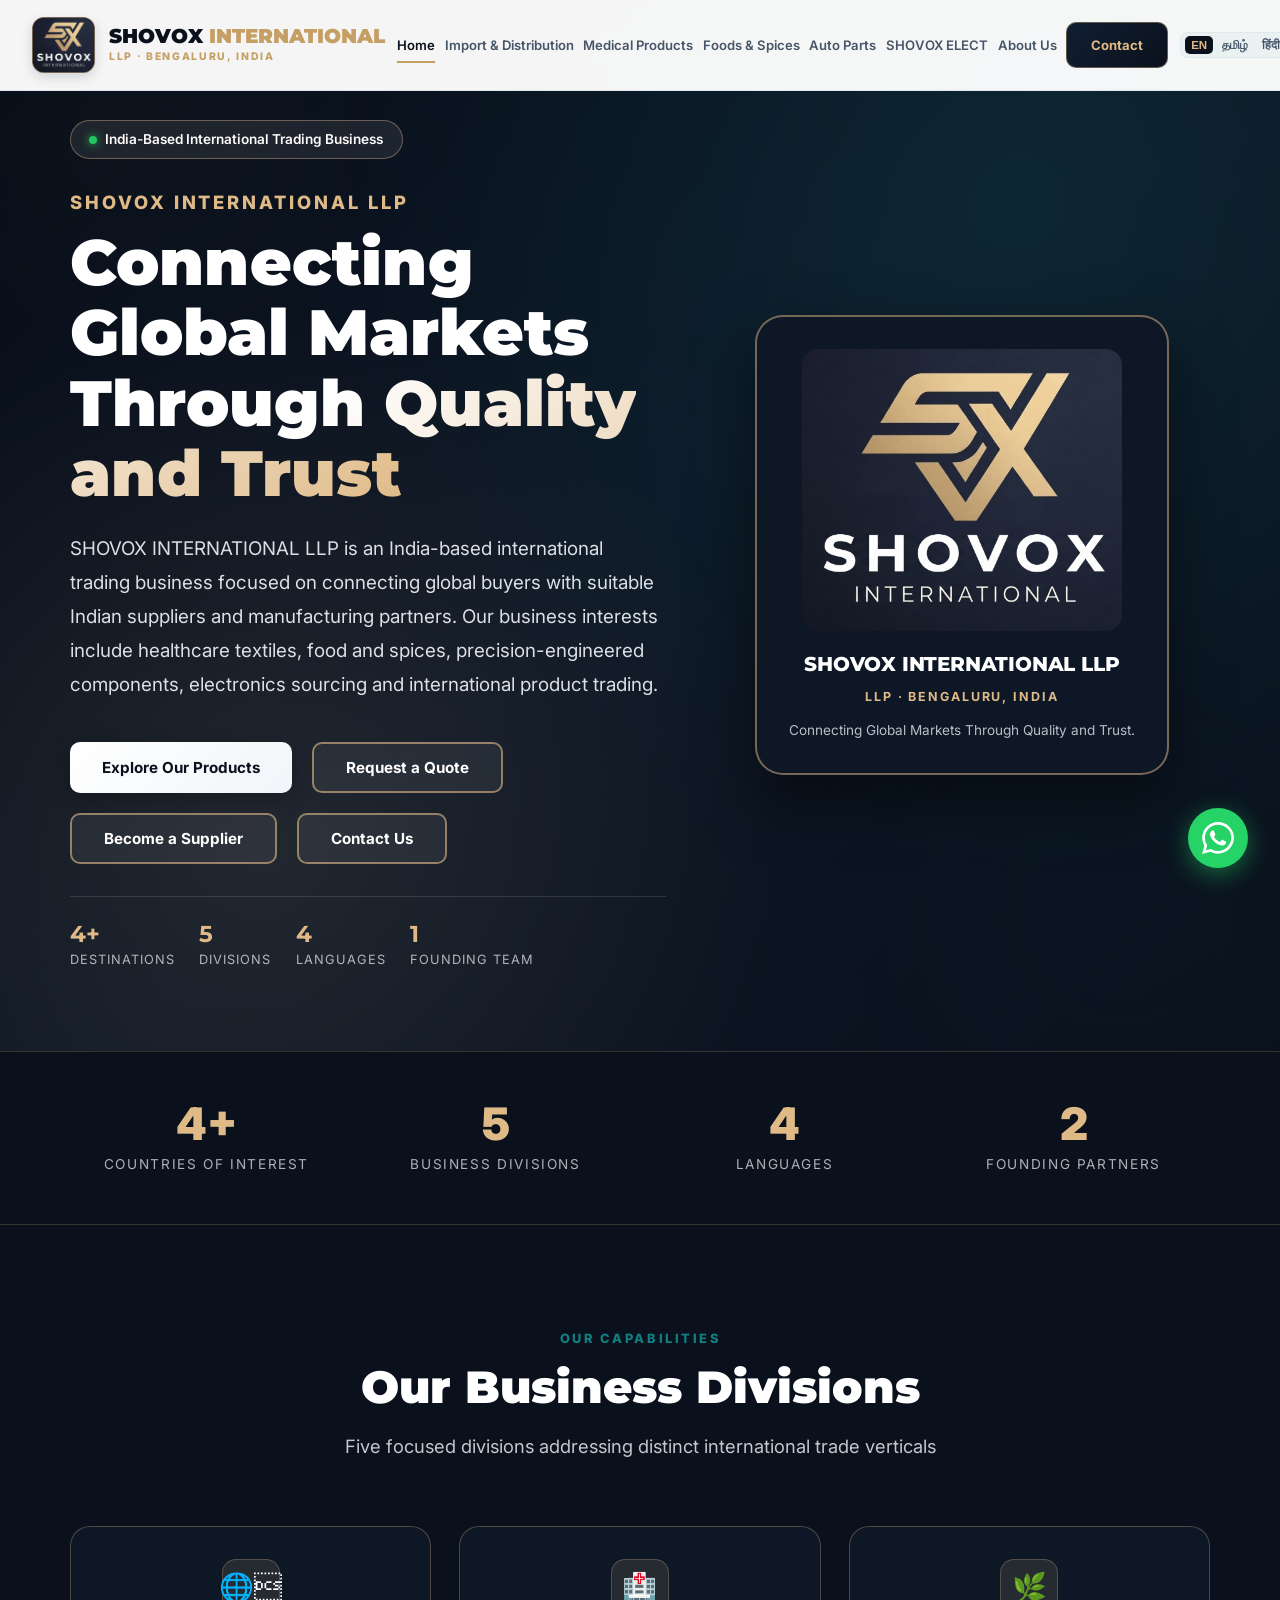
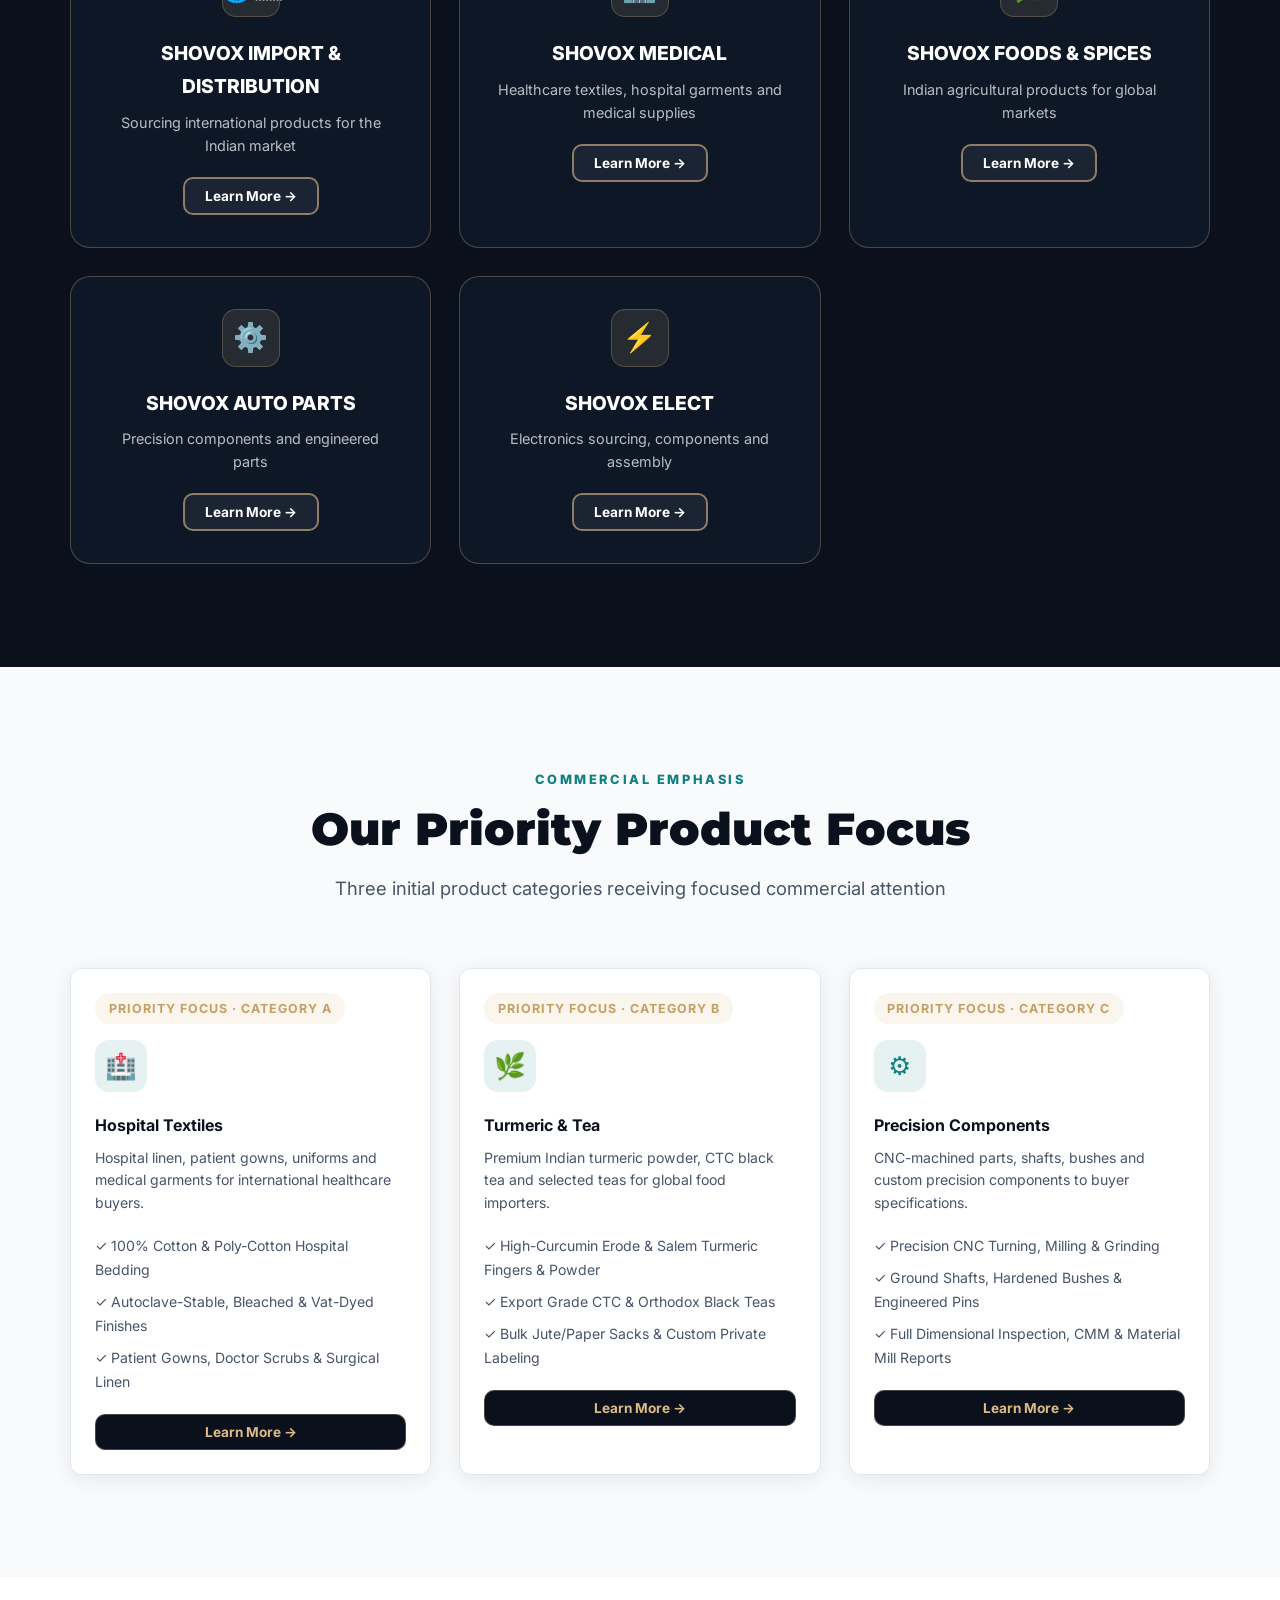
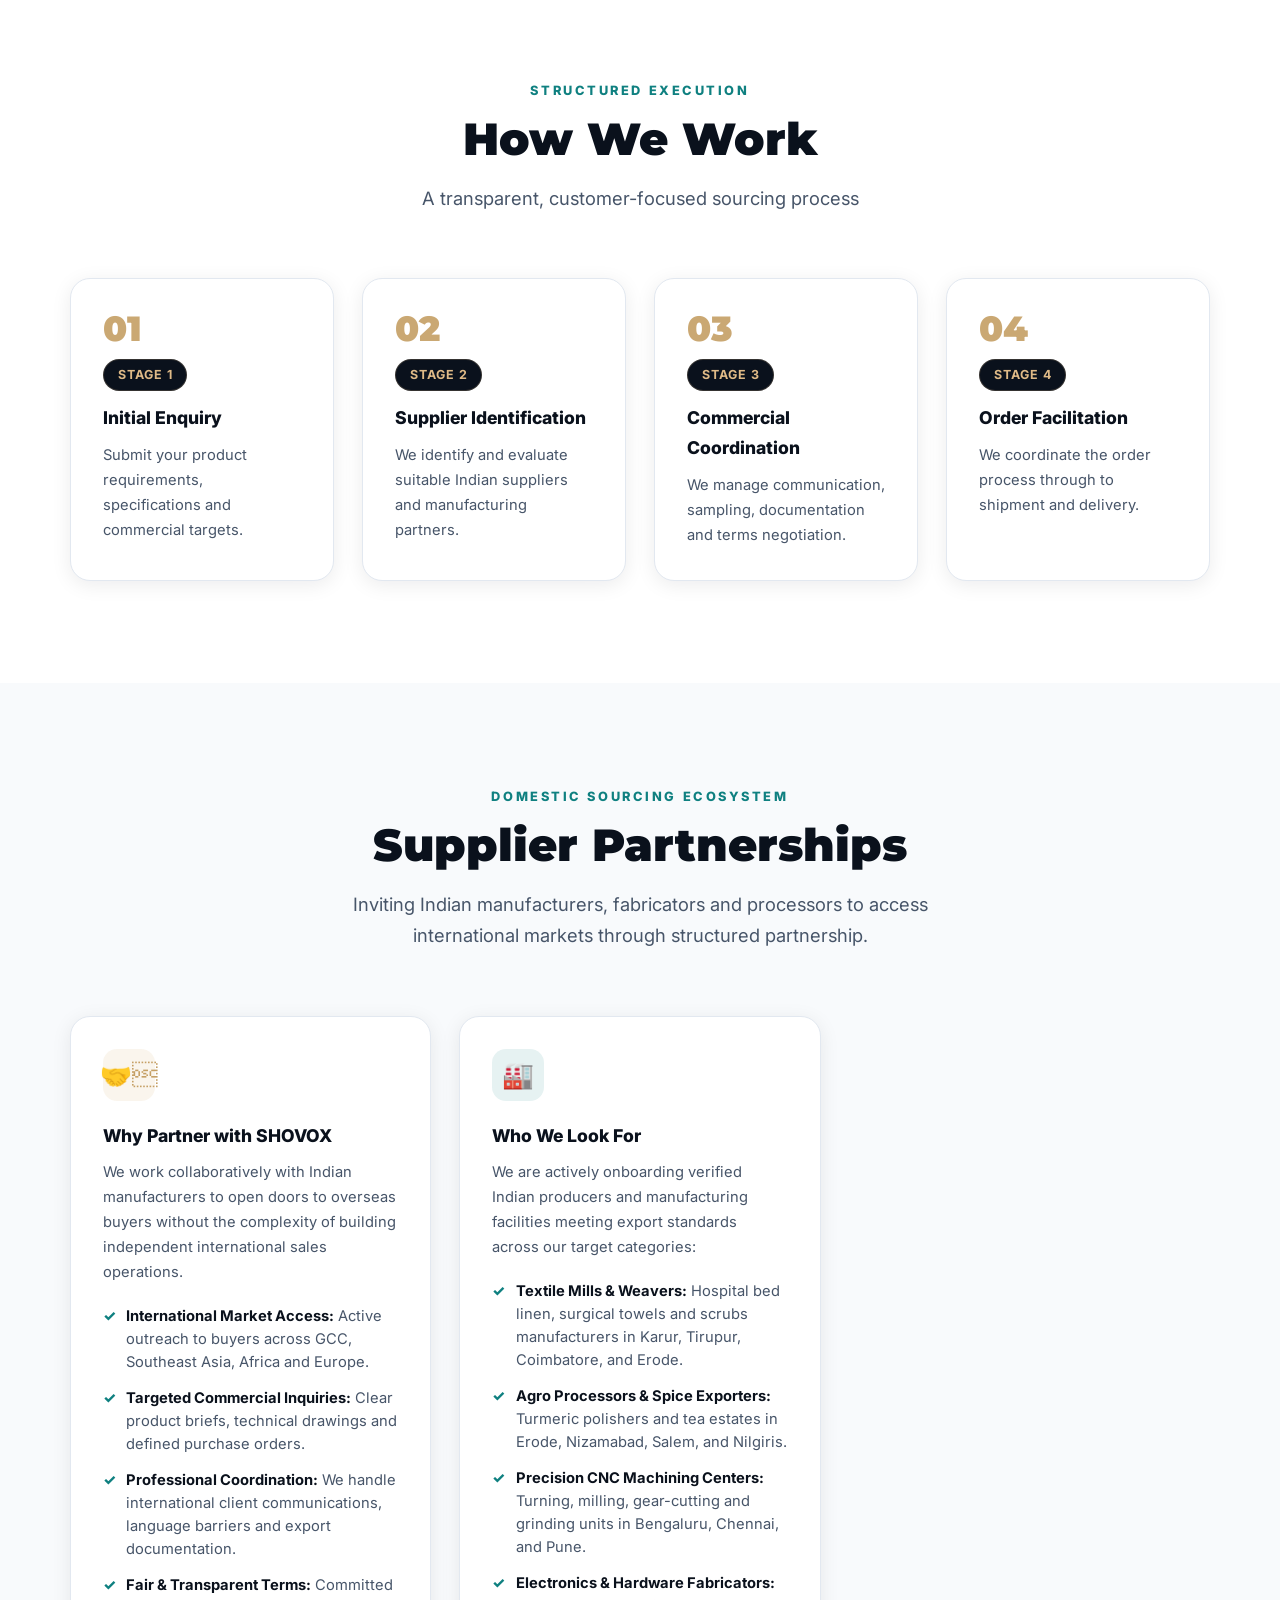
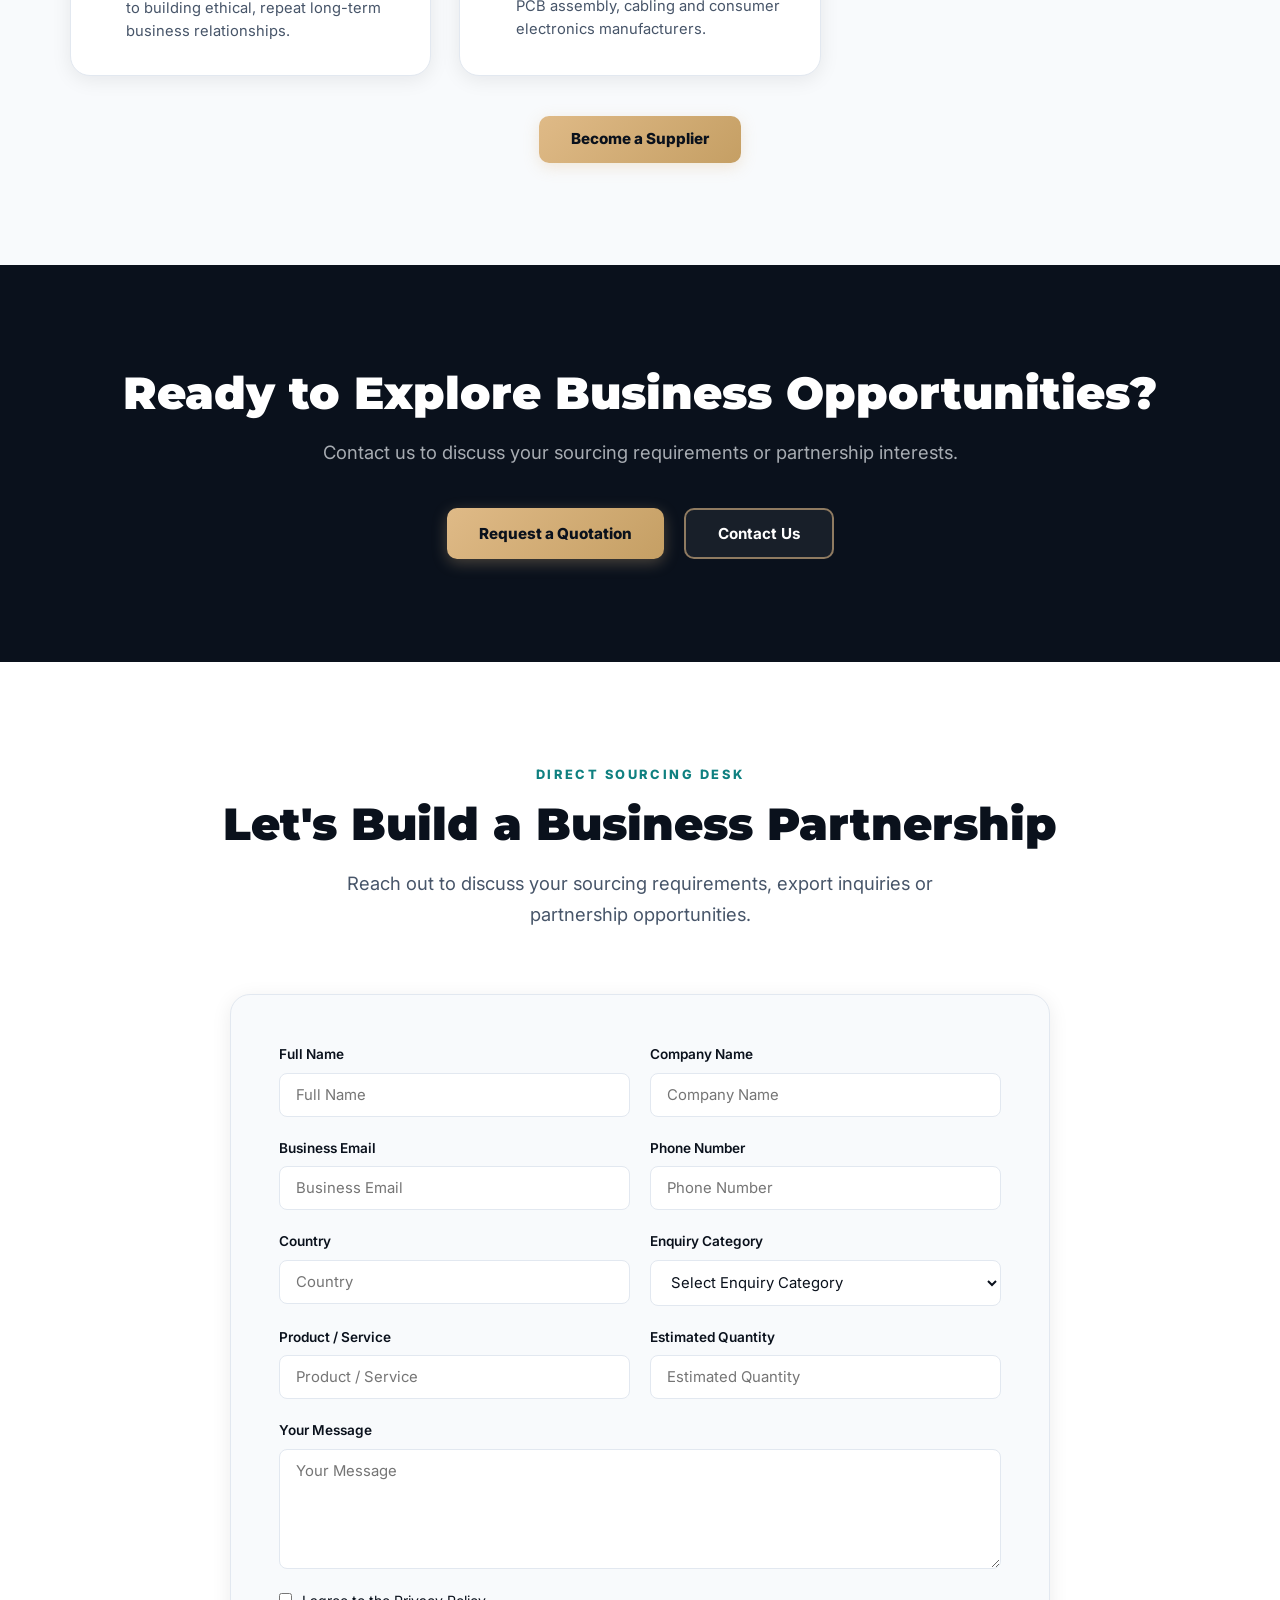
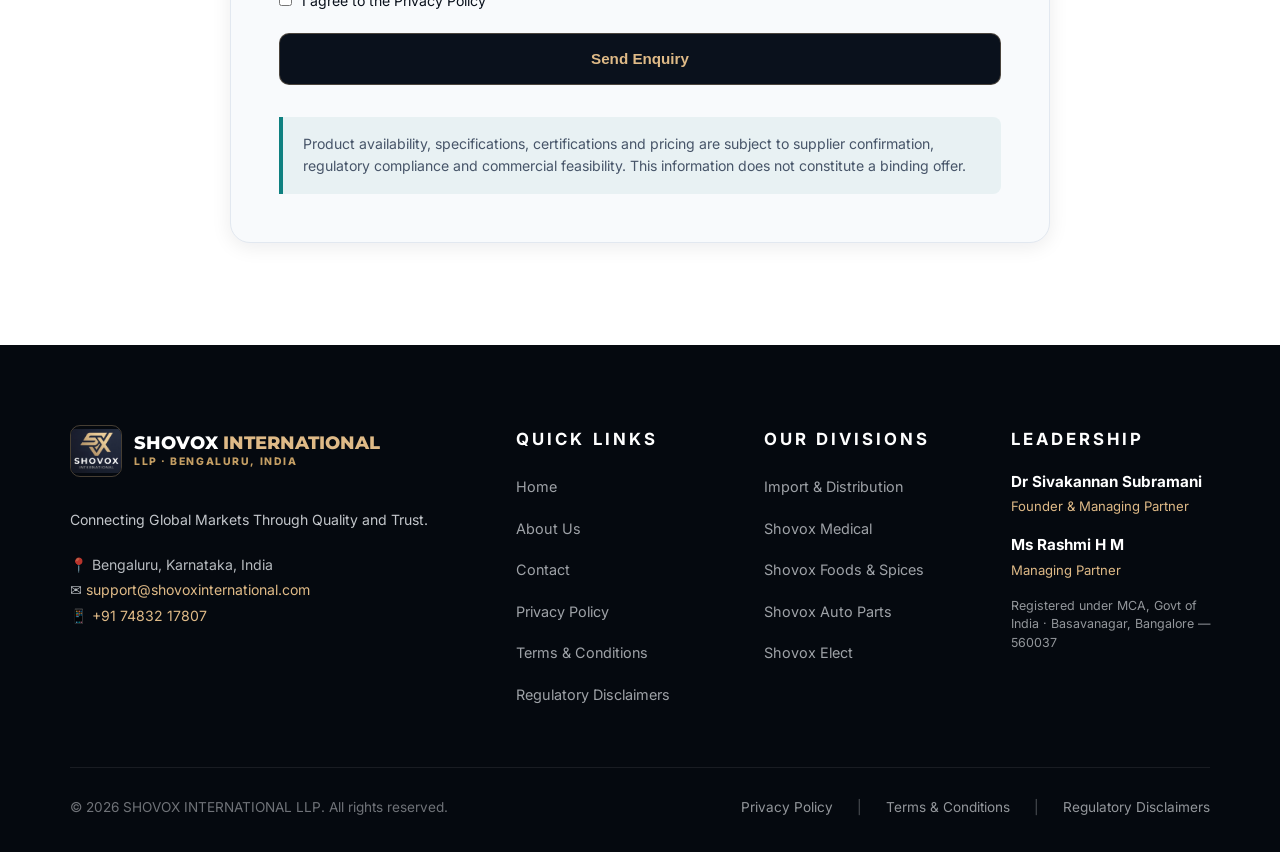
==== commit 0300740c: "updated" ====
--- a/index.html
+++ b/index.html
@@ -273,7 +273,7 @@
       <div class="cards-grid">
         <div class="division-card">
           <div class="division-icon-wrap">&#127760;</div>
-          <h3 data-i18n="divisions.import.name">Import & Distribution</h3>
+          <h3 data-i18n="divisions.import.name">SHOVOX IMPORT & DISTRIBUTION</h3>
           <p data-i18n="divisions.import.desc">Sourcing international products for the Indian market</p>
           <a href="import-distribution.html" class="btn btn-sm btn-outline" style="margin-top: 1.25rem;">Learn More &rarr;</a>
         </div>
@@ -465,7 +465,7 @@
         <p class="section-desc" data-i18n="contact.desc">Reach out to discuss your sourcing requirements, export inquiries or partnership opportunities.</p>
       </div>
       <div style="max-width: 820px; margin: 0 auto; background: var(--surface); padding: clamp(1.75rem, 5vw, 3rem); border-radius: var(--radius-lg); border: 1.5px solid var(--border); box-shadow: var(--shadow);">
-        <form class="shovox-form" action="https://formspree.io/f/YOUR_FORM_ID" method="POST">
+        <form class="shovox-form" action="https://script.google.com/macros/s/AKfycbxxUDGWA-JM6zcIXuf46Ka6LhGzbyiuyipN-qLfD_dom-FyOrjXkCnrka40PyDIkesjHA/exec" method="POST">
           <div class="form-grid">
             <div class="form-group">
               <label for="enquiry-name" data-i18n="contact.name">Full Name *</label>
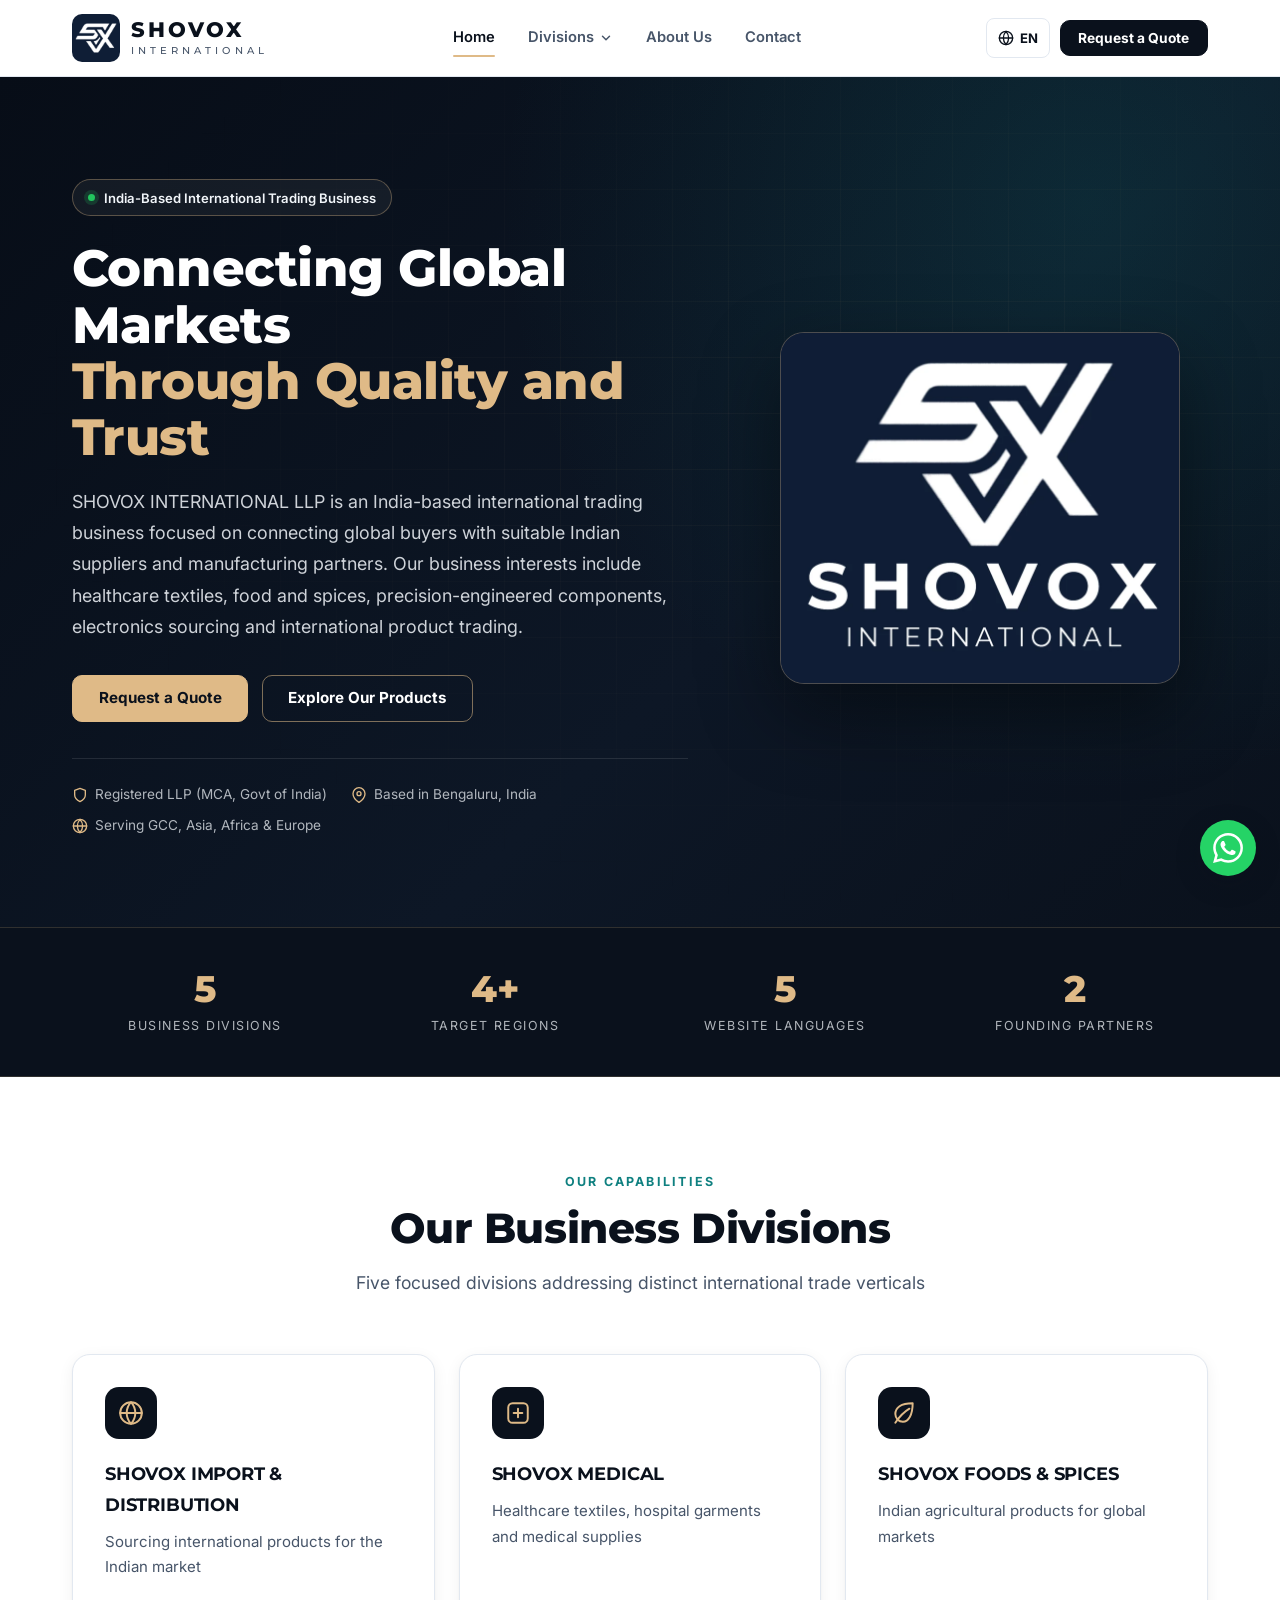
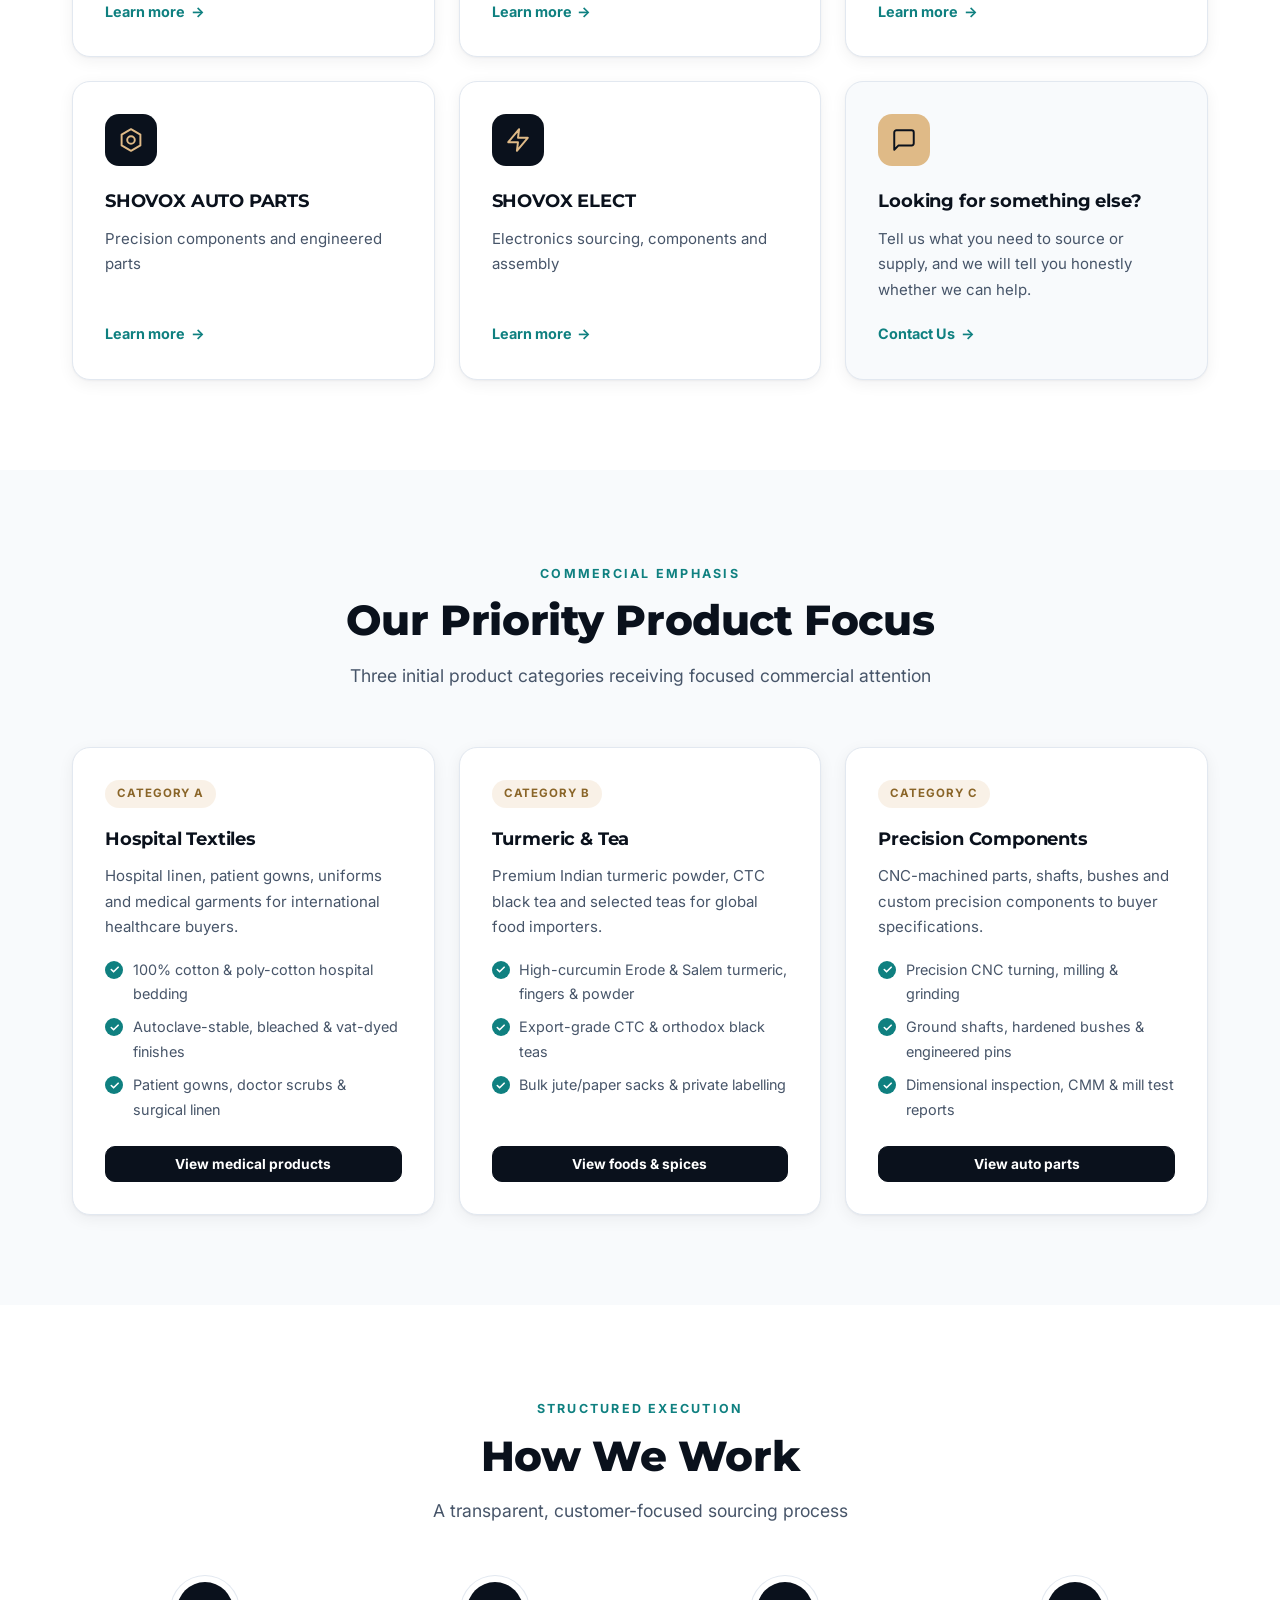
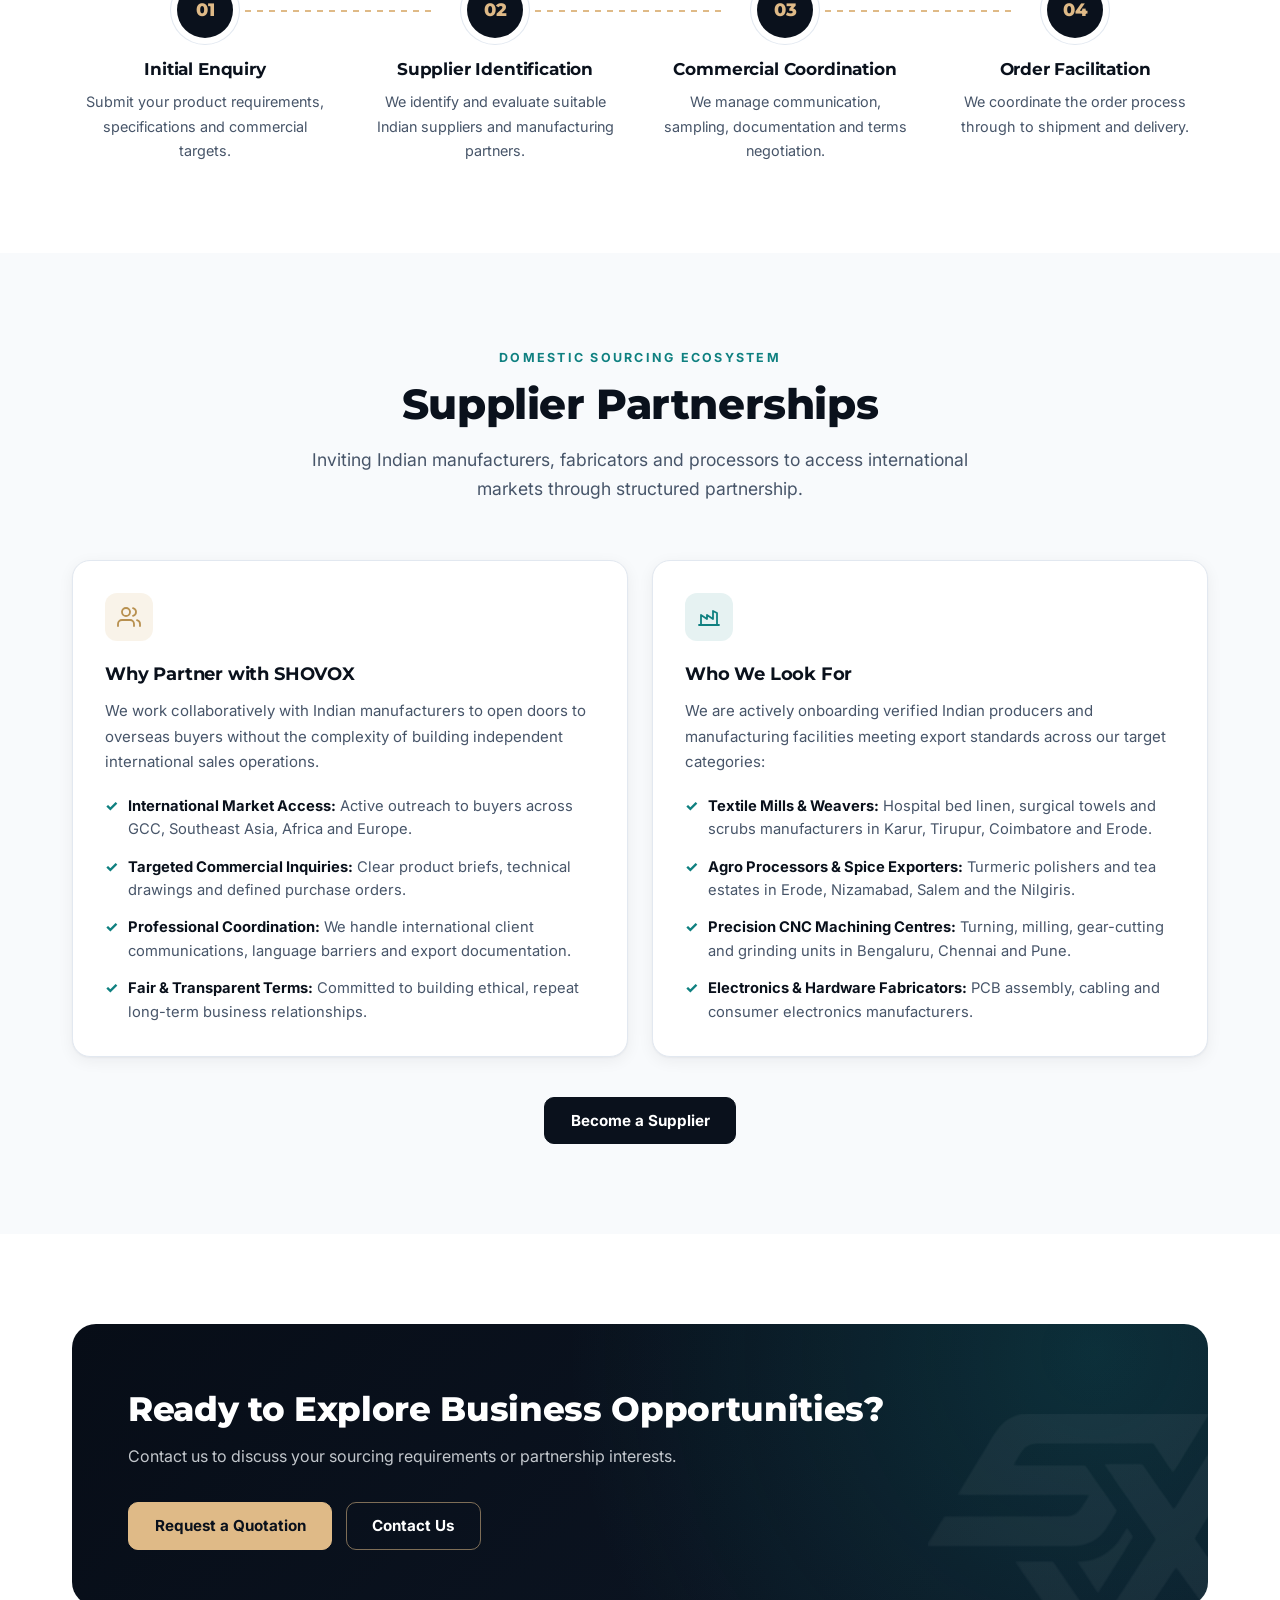
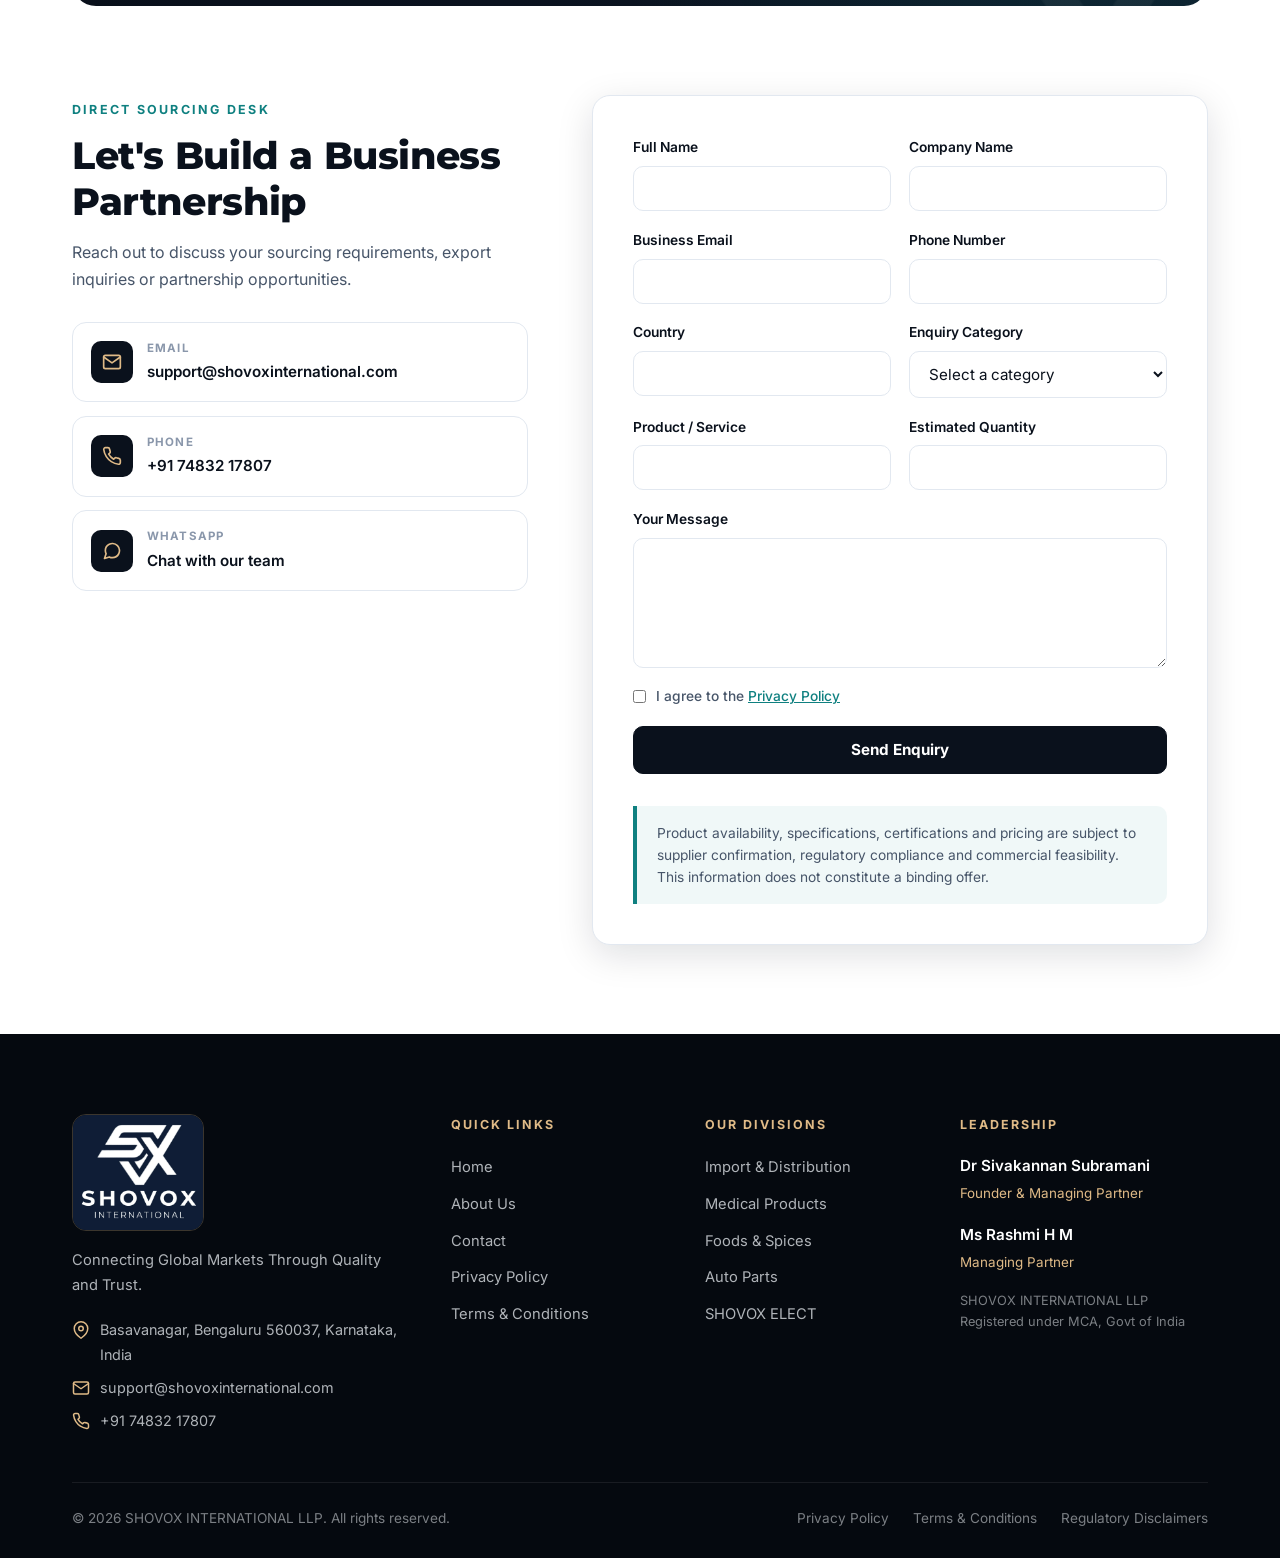
==== commit 8d496566: "Redesign site: new white-on-navy logo, shared header/footer, new homepage, mobile/SEO/accessibility " ====
--- a/index.html
+++ b/index.html
@@ -1,644 +1,493 @@
-﻿<!DOCTYPE html>
+<!DOCTYPE html>
 <html lang="en" dir="ltr" data-page-title-key="page.home">
 <head>
   <meta charset="UTF-8">
   <meta name="viewport" content="width=device-width, initial-scale=1.0">
-  <title>SHOVOX INTERNATIONAL LLP &rdquo;” Connecting Global Markets Through Quality and Trust</title>
+  <link rel="icon" href="favicon.ico" sizes="any">
+  <link rel="icon" href="assets/favicon-32.png" type="image/png" sizes="32x32">
+  <link rel="apple-touch-icon" href="assets/apple-touch-icon.png">
+  <meta name="theme-color" content="#0a111c">
+  <title>SHOVOX INTERNATIONAL LLP — Connecting Global Markets Through Quality and Trust</title>
   <meta name="description" content="SHOVOX INTERNATIONAL LLP is an India-based international trading business focused on healthcare textiles, Indian foods and spices, precision components, electronics and international trading.">
   <meta name="keywords" content="Shovox International, India export, hospital textiles, turmeric export, auto parts India, medical supplies India, B2B trading">
-  <meta property="og:title" content="SHOVOX INTERNATIONAL LLP &rdquo;” Global B2B Trading">
-  <meta property="og:description" content="India-based international trading &rdquo;” healthcare textiles, turmeric, auto parts, electronics sourcing.">
+  <meta property="og:title" content="SHOVOX INTERNATIONAL LLP — Global B2B Trading">
+  <meta property="og:description" content="India-based international trading — healthcare textiles, turmeric, auto parts, electronics sourcing.">
   <meta property="og:type" content="website">
-  <meta property="og:url" content="https://shovoxinternational.com">
+  <meta name="twitter:card" content="summary_large_image">
+  <meta property="og:image" content="https://shovoxinternational.com/assets/og-image.jpg">
+  <meta property="og:url" content="https://shovoxinternational.com/">
   <meta property="og:locale" content="en_IN">
-  <link rel="alternate" hreflang="en" href="https://shovoxinternational.com">
-  <link rel="alternate" hreflang="ta" href="https://shovoxinternational.com?lang=ta">
-  <link rel="alternate" hreflang="hi" href="https://shovoxinternational.com?lang=hi">
-  <link rel="alternate" hreflang="ar" href="https://shovoxinternational.com?lang=ar">
-  <link rel="alternate" hreflang="kn" href="https://shovoxinternational.com?lang=kn">
-  <link rel="canonical" href="https://shovoxinternational.com">
-  <link rel="icon" href="assets/shovox_official_logo.png" type="image/png">
+  <link rel="alternate" hreflang="en" href="https://shovoxinternational.com/">
+  <link rel="alternate" hreflang="ta" href="https://shovoxinternational.com/?lang=ta">
+  <link rel="alternate" hreflang="hi" href="https://shovoxinternational.com/?lang=hi">
+  <link rel="alternate" hreflang="ar" href="https://shovoxinternational.com/?lang=ar">
+  <link rel="alternate" hreflang="kn" href="https://shovoxinternational.com/?lang=kn">
+  <link rel="alternate" hreflang="x-default" href="https://shovoxinternational.com/">
+  <link rel="canonical" href="https://shovoxinternational.com/">
   <link rel="preconnect" href="https://fonts.googleapis.com">
   <link rel="preconnect" href="https://fonts.gstatic.com" crossorigin>
-  <link href="https://fonts.googleapis.com/css2?family=Inter:wght@400;500;600;700;800;900&family=Montserrat:wght@600;700;800;900&display=swap" rel="stylesheet">
+  <link href="https://fonts.googleapis.com/css2?family=Inter:wght@400;500;600;700;800&family=Montserrat:wght@500;600;700;800&display=swap" rel="stylesheet">
   <link rel="stylesheet" href="css/main.css">
-  <!-- Page-specific styles -->
-  <style>
-    /* Hero specific overrides */
-    .hero-decor-1 {
-      top: -100px;
-      left: -80px;
-      width: 440px;
-      height: 440px;
-      background: radial-gradient(circle, rgba(223, 186, 135, 0.22) 0%, rgba(10, 17, 28, 0) 70%);
-    }
-    .hero-decor-2 {
-      bottom: -100px;
-      right: -80px;
-      width: 480px;
-      height: 480px;
-      background: radial-gradient(circle, rgba(15, 128, 128, 0.25) 0%, rgba(10, 17, 28, 0) 70%);
-    }
-    .hero-stats-row {
-      display: flex;
-      flex-wrap: wrap;
-      gap: 1.5rem;
-      margin-top: 2rem;
-      padding-top: 1.5rem;
-      border-top: 1px solid rgba(255, 255, 255, 0.12);
-    }
-    .hero-stat-pill {
-      display: flex;
-      flex-direction: column;
-    }
-    .hero-stat-pill strong {
-      font-size: 1.45rem;
-      font-family: var(--font-display);
-      color: var(--gold);
-      line-height: 1.2;
-    }
-    .hero-stat-pill span {
-      font-size: 0.8rem;
-      color: rgba(241, 245, 249, 0.7);
-      text-transform: uppercase;
-      letter-spacing: 0.08em;
-    }
-    .division-icon-wrap {
-      width: 58px;
-      height: 58px;
-      border-radius: 14px;
-      background: rgba(223, 186, 135, 0.12);
-      border: 1px solid rgba(223, 186, 135, 0.25);
-      display: flex;
-      align-items: center;
-      justify-content: center;
-      font-size: 1.75rem;
-      margin: 0 auto 1.25rem auto;
-    }
-    .step-number {
-      font-family: var(--font-display);
-      font-size: 2.2rem;
-      font-weight: 900;
-      color: var(--gold-dark);
-      line-height: 1;
-      margin-bottom: 0.75rem;
-      opacity: 0.9;
-    }
-    .partner-list {
-      list-style: none;
-      margin: 1.25rem 0 0 0;
-      padding: 0;
-      display: flex;
-      flex-direction: column;
-      gap: 0.85rem;
-    }
-    .partner-list li {
-      display: flex;
-      align-items: flex-start;
-      gap: 0.65rem;
-      font-size: 0.92rem;
-      color: var(--text-muted);
-      line-height: 1.55;
-    }
-    .partner-list li strong {
-      color: var(--navy);
-    }
-    .check-icon {
-      color: var(--teal);
-      font-weight: 800;
-      flex-shrink: 0;
-    }
-  </style>
+  <script type="application/ld+json">
+  {
+    "@context": "https://schema.org",
+    "@type": "Organization",
+    "name": "SHOVOX INTERNATIONAL LLP",
+    "url": "https://shovoxinternational.com/",
+    "logo": "https://shovoxinternational.com/assets/icon-512.png",
+    "email": "support@shovoxinternational.com",
+    "telephone": "+91-74832-17807",
+    "address": { "@type": "PostalAddress", "addressLocality": "Bengaluru", "postalCode": "560037", "addressRegion": "Karnataka", "addressCountry": "IN" }
+  }
+  </script>
 </head>
 <body>
 
-  <!-- ============================================
-       1. NAVBAR
-       ============================================ -->
-  <nav class="navbar" id="navbar">
-    <div class="container">
-      <a href="index.html" class="brand-logo" aria-label="SHOVOX INTERNATIONAL LLP Homepage">
-        <img src="assets/shovox_official_logo.png" alt="SHOVOX INTERNATIONAL LLP Logo" class="brand-logo-img" height="64" onerror="this.onerror=null; this.src='assets/logo.png';">
-        <div class="brand-text">
-          <div class="brand-name">SHOVOX <span>INTERNATIONAL</span></div>
-          <div class="brand-tagline">LLP · BENGALURU, INDIA</div>
-        </div>
+  <a class="skip-link" href="#main-content">Skip to content</a>
+
+  <!-- ============ SITE HEADER (shared) ============ -->
+  <header class="navbar" id="navbar">
+    <div class="container nav-inner">
+      <a href="index.html" class="brand" aria-label="SHOVOX INTERNATIONAL LLP home">
+        <img src="assets/shovox-mark.png" alt="" class="brand-mark" width="48" height="48">
+        <span class="brand-text"><span class="brand-name">SHOVOX</span><span class="brand-sub">INTERNATIONAL</span></span>
       </a>
-
-      <ul class="nav-links">
-        <li><a href="index.html" class="active" data-i18n="nav.home">Home</a></li>
-        <li><a href="import-distribution.html" data-i18n="nav.import">Import & Distribution</a></li>
-        <li><a href="medical.html" data-i18n="nav.medical">Medical Products</a></li>
-        <li><a href="foods-spices.html" data-i18n="nav.foods">Foods & Spices</a></li>
-        <li><a href="auto-parts.html" data-i18n="nav.auto">Auto Parts</a></li>
-        <li><a href="elect.html" data-i18n="nav.elect">SHOVOX ELECT</a></li>
-        <li><a href="about.html" data-i18n="nav.about">About Us</a></li>
-        <li><a href="contact.html" class="nav-cta" data-i18n="nav.contact">Contact</a></li>
-      </ul>
-
-      <div class="lang-selector">
-        <button type="button" class="lang-btn active" data-lang="en" title="English">EN</button>
-        <button type="button" class="lang-btn" data-lang="ta" title="Tamil">&#2980;&#2990;&#3007;&#2996;&#3021;</button>
-        <button type="button" class="lang-btn" data-lang="hi" title="Hindi">&#2361;&#2367;&#2306;&#2342;&#2368;</button>
-        <button type="button" class="lang-btn" data-lang="ar" title="Arabic">&#1593;&#1585;&#1576;&#1610;</button>
-        <button type="button" class="lang-btn" data-lang="kn" title="Kannada">&#3221;&#3240;&#3309;&#3240;&#3233;</button>
-      </div>
-
-      <button class="hamburger" id="hamburger" aria-label="Toggle navigation menu">
-        <span></span>
-        <span></span>
-        <span></span>
-      </button>
-    </div>
-  </nav>
-
-  <!-- ============================================
-       2. MOBILE NAV OVERLAY
-       ============================================ -->
-  <div class="mobile-nav" id="mobileNav">
-    <button class="mobile-nav-close" id="mobileNavClose" aria-label="Close menu">&times;</button>
-    <a href="index.html" class="active" data-i18n="nav.home">Home</a>
-    <a href="import-distribution.html" data-i18n="nav.import">Import & Distribution</a>
-    <a href="medical.html" data-i18n="nav.medical">Medical Products</a>
-    <a href="foods-spices.html" data-i18n="nav.foods">Foods & Spices</a>
-    <a href="auto-parts.html" data-i18n="nav.auto">Auto Parts</a>
-    <a href="elect.html" data-i18n="nav.elect">SHOVOX ELECT</a>
-    <a href="about.html" data-i18n="nav.about">About Us</a>
-    <a href="contact.html" data-i18n="nav.contact">Contact</a>
-    <div class="lang-selector" style="display: flex; gap: 0.5rem; margin-top: 1.5rem;">
-      <button type="button" class="lang-btn active" data-lang="en">EN</button>
-      <button type="button" class="lang-btn" data-lang="ta">&#2980;&#2990;&#3007;&#2996;&#3021;</button>
-      <button type="button" class="lang-btn" data-lang="hi">&#2361;&#2367;&#2306;&#2342;&#2368;</button>
-      <button type="button" class="lang-btn" data-lang="ar">&#1593;&#1585;&#1576;&#1610;</button>
-      <button type="button" class="lang-btn" data-lang="kn">&#3221;&#3240;&#3309;&#3240;&#3233;</button>
-    </div>
+      <nav class="nav-main" aria-label="Main">
+        <ul class="nav-links">
+          <li><a href="index.html" data-i18n="nav.home">Home</a></li>
+          <li class="has-dropdown">
+            <button type="button" class="nav-drop-btn" aria-expanded="false" aria-controls="divisions-menu"><span data-i18n="nav.divisions">Divisions</span><svg viewBox="0 0 24 24" fill="none" stroke="currentColor" stroke-width="2.5" stroke-linecap="round" stroke-linejoin="round" aria-hidden="true"><path d="M6 9l6 6 6-6"/></svg></button>
+            <ul class="dropdown-menu" id="divisions-menu">
+            <li><a href="import-distribution.html"><span class="dd-title" data-i18n="nav.import">Import &amp; Distribution</span><span class="dd-desc" data-i18n="divisions.import.desc">Sourcing international products for the Indian market</span></a></li>
+            <li><a href="medical.html"><span class="dd-title" data-i18n="nav.medical">Medical Products</span><span class="dd-desc" data-i18n="divisions.medical.desc">Healthcare textiles, hospital garments and medical supplies</span></a></li>
+            <li><a href="foods-spices.html"><span class="dd-title" data-i18n="nav.foods">Foods &amp; Spices</span><span class="dd-desc" data-i18n="divisions.foods.desc">Indian agricultural products for global markets</span></a></li>
+            <li><a href="auto-parts.html"><span class="dd-title" data-i18n="nav.auto">Auto Parts</span><span class="dd-desc" data-i18n="divisions.auto.desc">Precision components and engineered parts</span></a></li>
+            <li><a href="elect.html"><span class="dd-title" data-i18n="nav.elect">SHOVOX ELECT</span><span class="dd-desc" data-i18n="divisions.elect.desc">Electronics sourcing, components and assembly</span></a></li>
+            </ul>
+          </li>
+          <li><a href="about.html" data-i18n="nav.about">About Us</a></li>
+          <li><a href="contact.html" data-i18n="nav.contact">Contact</a></li>
+        </ul>
+      </nav>
+      <div class="nav-actions">
+        <div class="lang-menu">
+          <button type="button" class="lang-toggle" aria-expanded="false" aria-label="Change language"><svg viewBox="0 0 24 24" fill="none" stroke="currentColor" stroke-width="2" stroke-linecap="round" stroke-linejoin="round" aria-hidden="true"><circle cx="12" cy="12" r="10"/><path d="M2 12h20M12 2a15.3 15.3 0 0 1 4 10 15.3 15.3 0 0 1-4 10 15.3 15.3 0 0 1-4-10 15.3 15.3 0 0 1 4-10z"/></svg><span class="lang-current">EN</span></button>
+          <div class="lang-list">
+          <button type="button" class="lang-btn active" data-lang="en" lang="en">English</button>
+          <button type="button" class="lang-btn" data-lang="ta" lang="ta">தமிழ்</button>
+          <button type="button" class="lang-btn" data-lang="hi" lang="hi">हिंदी</button>
+          <button type="button" class="lang-btn" data-lang="ar" lang="ar">العربية</button>
+          <button type="button" class="lang-btn" data-lang="kn" lang="kn">ಕನ್ನಡ</button>
+          </div>
+        </div>
+        <a href="contact.html" class="btn btn-navy btn-sm nav-cta" data-i18n="nav.enquire">Request a Quote</a>
+        <button type="button" class="hamburger" id="hamburger" aria-label="Open menu" aria-expanded="false" aria-controls="mobileNav"><span></span><span></span><span></span></button>
+      </div>
+    </div>
+  </header>
+
+  <div class="mobile-nav" id="mobileNav" aria-hidden="true">
+    <div class="mobile-nav-head">
+      <a href="index.html" class="brand" aria-label="SHOVOX INTERNATIONAL LLP home">
+        <img src="assets/shovox-mark.png" alt="" class="brand-mark" width="48" height="48">
+        <span class="brand-text"><span class="brand-name">SHOVOX</span><span class="brand-sub">INTERNATIONAL</span></span>
+      </a>
+      <button type="button" class="mobile-nav-close" aria-label="Close menu">&times;</button>
+    </div>
+    <nav class="mobile-nav-links" aria-label="Mobile">
+      <a href="index.html" data-i18n="nav.home">Home</a>
+      <a href="import-distribution.html" data-i18n="nav.import">Import &amp; Distribution</a>
+      <a href="medical.html" data-i18n="nav.medical">Medical Products</a>
+      <a href="foods-spices.html" data-i18n="nav.foods">Foods &amp; Spices</a>
+      <a href="auto-parts.html" data-i18n="nav.auto">Auto Parts</a>
+      <a href="elect.html" data-i18n="nav.elect">SHOVOX ELECT</a>
+      <a href="about.html" data-i18n="nav.about">About Us</a>
+      <a href="contact.html" data-i18n="nav.contact">Contact</a>
+    </nav>
+    <div class="mobile-nav-label">Language</div>
+    <div class="mobile-lang">
+      <button type="button" class="lang-btn active" data-lang="en" lang="en">EN</button>
+      <button type="button" class="lang-btn" data-lang="ta" lang="ta">தமிழ்</button>
+      <button type="button" class="lang-btn" data-lang="hi" lang="hi">हिंदी</button>
+      <button type="button" class="lang-btn" data-lang="ar" lang="ar">عربي</button>
+      <button type="button" class="lang-btn" data-lang="kn" lang="kn">ಕನ್ನಡ</button>
+    </div>
+    <a href="contact.html" class="btn btn-navy" data-i18n="nav.enquire">Request a Quote</a>
   </div>
-
-  <!-- ============================================
-       3. HERO SECTION
-       ============================================ -->
+  <div id="main-content" tabindex="-1"></div>
+
+
+  <!-- ============ HERO ============ -->
   <section class="hero">
-    <div class="hero-decor hero-decor-1"></div>
-    <div class="hero-decor hero-decor-2"></div>
     <div class="container">
       <div class="hero-grid">
-        <!-- LEFT: Hero Content -->
         <div class="hero-content">
-          <div class="hero-badge">
-            <span class="dot"></span>
-            <span data-i18n="hero.badge">India-Based International Trading Business</span>
-          </div>
-          <div class="hero-subhead" data-i18n="hero.subhead">SHOVOX INTERNATIONAL LLP</div>
+          <div class="hero-badge"><span class="dot"></span><span data-i18n="hero.badge">India-Based International Trading Business</span></div>
           <h1>
             <span data-i18n="hero.h1">Connecting Global Markets</span>
             <span class="highlight" data-i18n="hero.h1_highlight">Through Quality and Trust</span>
           </h1>
-          <p data-i18n="hero.desc">SHOVOX INTERNATIONAL LLP is an India-based international trading business focused on connecting global buyers with suitable Indian suppliers and manufacturing partners. Our business interests include healthcare textiles, food and spices, precision-engineered components, electronics sourcing and international product trading.</p>
+          <p class="hero-lead" data-i18n="hero.desc">SHOVOX INTERNATIONAL LLP is an India-based international trading business focused on connecting global buyers with suitable Indian suppliers and manufacturing partners. Our business interests include healthcare textiles, food and spices, precision-engineered components, electronics sourcing and international product trading.</p>
           <div class="hero-actions">
-            <a href="#products" class="btn btn-primary" data-i18n="hero.btn_products">Explore Our Products</a>
-            <a href="#enquiry" class="btn btn-outline" data-i18n="hero.btn_quote">Request a Quote</a>
-            <a href="#suppliers" class="btn btn-outline" data-i18n="hero.btn_supplier">Become a Supplier</a>
-            <a href="contact.html" class="btn btn-outline" data-i18n="hero.btn_contact">Contact Us</a>
+            <a href="#enquiry" class="btn btn-gold" data-i18n="hero.btn_quote">Request a Quote</a>
+            <a href="#divisions" class="btn btn-outline" data-i18n="hero.btn_products">Explore Our Products</a>
           </div>
-          <div class="hero-stats-row">
-            <div class="hero-stat-pill">
-              <strong>4+</strong>
-              <span>Destinations</span>
-            </div>
-            <div class="hero-stat-pill">
-              <strong>5</strong>
-              <span>Divisions</span>
-            </div>
-            <div class="hero-stat-pill">
-              <strong>4</strong>
-              <span>Languages</span>
-            </div>
-            <div class="hero-stat-pill">
-              <strong>1</strong>
-              <span>Founding Team</span>
-            </div>
+          <div class="hero-trust">
+            <span><svg viewBox="0 0 24 24" fill="none" stroke="currentColor" stroke-width="2" stroke-linecap="round" stroke-linejoin="round" aria-hidden="true"><path d="M12 22s8-4 8-10V5l-8-3-8 3v7c0 6 8 10 8 10z"/></svg>Registered LLP (MCA, Govt of India)</span>
+            <span><svg viewBox="0 0 24 24" fill="none" stroke="currentColor" stroke-width="2" stroke-linecap="round" stroke-linejoin="round" aria-hidden="true"><path d="M21 10c0 7-9 13-9 13s-9-6-9-13a9 9 0 0 1 18 0z"/><circle cx="12" cy="10" r="3"/></svg>Based in Bengaluru, India</span>
+            <span><svg viewBox="0 0 24 24" fill="none" stroke="currentColor" stroke-width="2" stroke-linecap="round" stroke-linejoin="round" aria-hidden="true"><circle cx="12" cy="12" r="10"/><path d="M2 12h20M12 2a15.3 15.3 0 0 1 4 10 15.3 15.3 0 0 1-4 10 15.3 15.3 0 0 1-4-10 15.3 15.3 0 0 1 4-10z"/></svg>Serving GCC, Asia, Africa &amp; Europe</span>
           </div>
         </div>
-        <!-- RIGHT: Hero Showcase -->
-        <div class="hero-showcase">
-          <div class="hero-logo-card">
-            <img src="assets/shovox_official_logo.png" alt="SHOVOX INTERNATIONAL LLP Official Logo" class="hero-logo-img" onerror="this.onerror=null; this.src='assets/logo.png';">
-            <div class="text-center">
-              <div style="font-family: var(--font-display); font-size: 1.25rem; font-weight: 800; color: #ffffff; letter-spacing: -0.01em;">SHOVOX INTERNATIONAL LLP</div>
-              <div style="font-size: 0.78rem; font-weight: 700; color: var(--gold); letter-spacing: 0.15em; text-transform: uppercase; margin-top: 0.35rem;">LLP · BENGALURU, INDIA</div>
-              <div style="font-size: 0.85rem; color: rgba(241,245,249,0.75); margin-top: 0.75rem; line-height: 1.6;" data-i18n="footer.tagline">Connecting Global Markets Through Quality and Trust.</div>
-            </div>
+        <div class="hero-visual">
+          <div class="hero-logo-frame">
+            <img src="assets/shovox-logo.webp" alt="SHOVOX INTERNATIONAL logo" width="800" height="704" fetchpriority="high">
           </div>
         </div>
       </div>
     </div>
   </section>
 
-  <!-- ============================================
-       4. STATS BAR
-       ============================================ -->
-  <section class="stats-bar">
+  <!-- ============ STATS ============ -->
+  <section class="stats-bar" aria-label="Key facts">
     <div class="container">
       <div class="stats-grid">
-        <div class="stat-item">
-          <div class="stat-number">4+</div>
-          <div class="stat-label">Countries of Interest</div>
-        </div>
-        <div class="stat-item">
-          <div class="stat-number">5</div>
-          <div class="stat-label">Business Divisions</div>
-        </div>
-        <div class="stat-item">
-          <div class="stat-number">4</div>
-          <div class="stat-label">Languages</div>
-        </div>
-        <div class="stat-item">
-          <div class="stat-number">2</div>
-          <div class="stat-label">Founding Partners</div>
-        </div>
-      </div>
-    </div>
-  </section>
-
-  <!-- ============================================
-       5. DIVISIONS SECTION (Dark Navy Background)
-       ============================================ -->
-  <section class="section section-dark" id="divisions">
+        <div><div class="stat-number">5</div><div class="stat-label">Business Divisions</div></div>
+        <div><div class="stat-number">4+</div><div class="stat-label">Target Regions</div></div>
+        <div><div class="stat-number">5</div><div class="stat-label">Website Languages</div></div>
+        <div><div class="stat-number">2</div><div class="stat-label">Founding Partners</div></div>
+      </div>
+    </div>
+  </section>
+
+  <!-- ============ DIVISIONS ============ -->
+  <section class="section" id="divisions">
     <div class="container">
       <div class="section-header">
-        <div class="section-eyebrow text-teal">OUR CAPABILITIES</div>
-        <h2 class="section-title text-white" data-i18n="divisions.title">Our Business Divisions</h2>
-        <p class="section-desc text-white" data-i18n="divisions.desc">Five focused divisions addressing distinct international trade verticals</p>
+        <span class="section-eyebrow">Our Capabilities</span>
+        <h2 class="section-title" data-i18n="divisions.title">Our Business Divisions</h2>
+        <p class="section-desc" data-i18n="divisions.desc">Five focused divisions addressing distinct international trade verticals</p>
       </div>
       <div class="cards-grid">
-        <div class="division-card">
-          <div class="division-icon-wrap">&#127760;</div>
-          <h3 data-i18n="divisions.import.name">SHOVOX IMPORT & DISTRIBUTION</h3>
+        <a href="import-distribution.html" class="card division-tile">
+          <div class="icon-tile"><svg viewBox="0 0 24 24" fill="none" stroke="currentColor" stroke-width="1.8" stroke-linecap="round" stroke-linejoin="round" aria-hidden="true"><circle cx="12" cy="12" r="10"/><path d="M2 12h20M12 2a15.3 15.3 0 0 1 4 10 15.3 15.3 0 0 1-4 10 15.3 15.3 0 0 1-4-10 15.3 15.3 0 0 1 4-10z"/></svg></div>
+          <h3 data-i18n="divisions.import.name">SHOVOX IMPORT &amp; DISTRIBUTION</h3>
           <p data-i18n="divisions.import.desc">Sourcing international products for the Indian market</p>
-          <a href="import-distribution.html" class="btn btn-sm btn-outline" style="margin-top: 1.25rem;">Learn More &rarr;</a>
-        </div>
-        <div class="division-card">
-          <div class="division-icon-wrap">&#127973;</div>
+          <span class="link-arrow">Learn more <span aria-hidden="true">&rarr;</span></span>
+        </a>
+        <a href="medical.html" class="card division-tile">
+          <div class="icon-tile"><svg viewBox="0 0 24 24" fill="none" stroke="currentColor" stroke-width="1.8" stroke-linecap="round" stroke-linejoin="round" aria-hidden="true"><rect x="3" y="3" width="18" height="18" rx="4"/><path d="M12 8v8M8 12h8"/></svg></div>
           <h3 data-i18n="divisions.medical.name">SHOVOX MEDICAL</h3>
           <p data-i18n="divisions.medical.desc">Healthcare textiles, hospital garments and medical supplies</p>
-          <a href="medical.html" class="btn btn-sm btn-outline" style="margin-top: 1.25rem;">Learn More &rarr;</a>
-        </div>
-        <div class="division-card">
-          <div class="division-icon-wrap">&#127807;</div>
-          <h3 data-i18n="divisions.foods.name">SHOVOX FOODS & SPICES</h3>
+          <span class="link-arrow">Learn more <span aria-hidden="true">&rarr;</span></span>
+        </a>
+        <a href="foods-spices.html" class="card division-tile">
+          <div class="icon-tile"><svg viewBox="0 0 24 24" fill="none" stroke="currentColor" stroke-width="1.8" stroke-linecap="round" stroke-linejoin="round" aria-hidden="true"><path d="M11 20A7 7 0 0 1 4 13c0-6 5-10 16-10 0 11-4 17-9 17z"/><path d="M4 21c4-6 8-10 13-13"/></svg></div>
+          <h3 data-i18n="divisions.foods.name">SHOVOX FOODS &amp; SPICES</h3>
           <p data-i18n="divisions.foods.desc">Indian agricultural products for global markets</p>
-          <a href="foods-spices.html" class="btn btn-sm btn-outline" style="margin-top: 1.25rem;">Learn More &rarr;</a>
-        </div>
-        <div class="division-card">
-          <div class="division-icon-wrap">&#9881;&#65039;</div>
+          <span class="link-arrow">Learn more <span aria-hidden="true">&rarr;</span></span>
+        </a>
+        <a href="auto-parts.html" class="card division-tile">
+          <div class="icon-tile"><svg viewBox="0 0 24 24" fill="none" stroke="currentColor" stroke-width="1.8" stroke-linecap="round" stroke-linejoin="round" aria-hidden="true"><path d="M12 2l8.66 5v10L12 22l-8.66-5V7z"/><circle cx="12" cy="12" r="3.5"/></svg></div>
           <h3 data-i18n="divisions.auto.name">SHOVOX AUTO PARTS</h3>
           <p data-i18n="divisions.auto.desc">Precision components and engineered parts</p>
-          <a href="auto-parts.html" class="btn btn-sm btn-outline" style="margin-top: 1.25rem;">Learn More &rarr;</a>
-        </div>
-        <div class="division-card">
-          <div class="division-icon-wrap">&#9889;</div>
+          <span class="link-arrow">Learn more <span aria-hidden="true">&rarr;</span></span>
+        </a>
+        <a href="elect.html" class="card division-tile">
+          <div class="icon-tile"><svg viewBox="0 0 24 24" fill="none" stroke="currentColor" stroke-width="1.8" stroke-linecap="round" stroke-linejoin="round" aria-hidden="true"><path d="M13 2L3 14h9l-1 8 10-12h-9l1-8z"/></svg></div>
           <h3 data-i18n="divisions.elect.name">SHOVOX ELECT</h3>
           <p data-i18n="divisions.elect.desc">Electronics sourcing, components and assembly</p>
-          <a href="elect.html" class="btn btn-sm btn-outline" style="margin-top: 1.25rem;">Learn More &rarr;</a>
-        </div>
-      </div>
-    </div>
-  </section>
-
-  <!-- ============================================
-       6. PRIORITY FOCUS SECTION
-       ============================================ -->
+          <span class="link-arrow">Learn more <span aria-hidden="true">&rarr;</span></span>
+        </a>
+        <a href="contact.html" class="card division-tile" style="background: var(--surface);">
+          <div class="icon-tile" style="background: var(--gold); color: var(--navy);"><svg viewBox="0 0 24 24" fill="none" stroke="currentColor" stroke-width="1.8" stroke-linecap="round" stroke-linejoin="round" aria-hidden="true"><path d="M21 15a2 2 0 0 1-2 2H7l-4 4V5a2 2 0 0 1 2-2h14a2 2 0 0 1 2 2z"/></svg></div>
+          <h3>Looking for something else?</h3>
+          <p>Tell us what you need to source or supply, and we will tell you honestly whether we can help.</p>
+          <span class="link-arrow"><span data-i18n="hero.btn_contact">Contact Us</span> <span aria-hidden="true">&rarr;</span></span>
+        </a>
+      </div>
+    </div>
+  </section>
+
+  <!-- ============ PRIORITY FOCUS ============ -->
   <section class="section section-alt" id="products">
     <div class="container">
       <div class="section-header">
-        <div class="section-eyebrow">COMMERCIAL EMPHASIS</div>
+        <span class="section-eyebrow">Commercial Emphasis</span>
         <h2 class="section-title" data-i18n="focus.title">Our Priority Product Focus</h2>
         <p class="section-desc" data-i18n="focus.desc">Three initial product categories receiving focused commercial attention</p>
       </div>
-      <div class="cards-grid cards-grid-3">
-        <!-- Card 1: Hospital Textiles -->
-        <div class="card product-card">
-          <div class="tag tag-gold" style="margin-bottom: 1rem;">PRIORITY FOCUS &middot; CATEGORY A</div>
-          <div class="card-icon card-icon-teal">&#127973;</div>
+      <div class="cards-grid-3">
+        <div class="card focus-card">
+          <span class="tag tag-gold">CATEGORY A</span>
           <h3 data-i18n="focus.textiles.name">Hospital Textiles</h3>
           <p data-i18n="focus.textiles.desc">Hospital linen, patient gowns, uniforms and medical garments for international healthcare buyers.</p>
-          <ul style="list-style: none; padding: 0; margin: 1.25rem 0; font-size: 0.88rem; color: var(--text-muted); display: flex; flex-direction: column; gap: 0.5rem;">
-            <li>&#10003; 100% Cotton & Poly-Cotton Hospital Bedding</li>
-            <li>&#10003; Autoclave-Stable, Bleached & Vat-Dyed Finishes</li>
-            <li>&#10003; Patient Gowns, Doctor Scrubs & Surgical Linen</li>
-          </ul>
-          <a href="medical.html" class="btn btn-sm btn-navy" style="width: 100%; justify-content: center;">Learn More &rarr;</a>
-        </div>
-
-        <!-- Card 2: Turmeric & Tea -->
-        <div class="card product-card">
-          <div class="tag tag-gold" style="margin-bottom: 1rem;">PRIORITY FOCUS &middot; CATEGORY B</div>
-          <div class="card-icon card-icon-teal">&#127807;</div>
-          <h3 data-i18n="focus.turmeric.name">Turmeric & Tea</h3>
+          <ul class="check-list">
+            <li>100% cotton &amp; poly-cotton hospital bedding</li>
+            <li>Autoclave-stable, bleached &amp; vat-dyed finishes</li>
+            <li>Patient gowns, doctor scrubs &amp; surgical linen</li>
+          </ul>
+          <a href="medical.html" class="btn btn-sm btn-navy">View medical products</a>
+        </div>
+        <div class="card focus-card">
+          <span class="tag tag-gold">CATEGORY B</span>
+          <h3 data-i18n="focus.turmeric.name">Turmeric &amp; Tea</h3>
           <p data-i18n="focus.turmeric.desc">Premium Indian turmeric powder, CTC black tea and selected teas for global food importers.</p>
-          <ul style="list-style: none; padding: 0; margin: 1.25rem 0; font-size: 0.88rem; color: var(--text-muted); display: flex; flex-direction: column; gap: 0.5rem;">
-            <li>&#10003; High-Curcumin Erode & Salem Turmeric Fingers & Powder</li>
-            <li>&#10003; Export Grade CTC & Orthodox Black Teas</li>
-            <li>&#10003; Bulk Jute/Paper Sacks & Custom Private Labeling</li>
-          </ul>
-          <a href="foods-spices.html" class="btn btn-sm btn-navy" style="width: 100%; justify-content: center;">Learn More &rarr;</a>
-        </div>
-
-        <!-- Card 3: Precision Components -->
-        <div class="card product-card">
-          <div class="tag tag-gold" style="margin-bottom: 1rem;">PRIORITY FOCUS &middot; CATEGORY C</div>
-          <div class="card-icon card-icon-teal">&#9881;&#65039;</div>
+          <ul class="check-list">
+            <li>High-curcumin Erode &amp; Salem turmeric, fingers &amp; powder</li>
+            <li>Export-grade CTC &amp; orthodox black teas</li>
+            <li>Bulk jute/paper sacks &amp; private labelling</li>
+          </ul>
+          <a href="foods-spices.html" class="btn btn-sm btn-navy">View foods &amp; spices</a>
+        </div>
+        <div class="card focus-card">
+          <span class="tag tag-gold">CATEGORY C</span>
           <h3 data-i18n="focus.components.name">Precision Components</h3>
           <p data-i18n="focus.components.desc">CNC-machined parts, shafts, bushes and custom precision components to buyer specifications.</p>
-          <ul style="list-style: none; padding: 0; margin: 1.25rem 0; font-size: 0.88rem; color: var(--text-muted); display: flex; flex-direction: column; gap: 0.5rem;">
-            <li>&#10003; Precision CNC Turning, Milling & Grinding</li>
-            <li>&#10003; Ground Shafts, Hardened Bushes & Engineered Pins</li>
-            <li>&#10003; Full Dimensional Inspection, CMM & Material Mill Reports</li>
-          </ul>
-          <a href="auto-parts.html" class="btn btn-sm btn-navy" style="width: 100%; justify-content: center;">Learn More &rarr;</a>
-        </div>
-      </div>
-    </div>
-  </section>
-
-  <!-- ============================================
-       7. HOW WE WORK SECTION
-       ============================================ -->
+          <ul class="check-list">
+            <li>Precision CNC turning, milling &amp; grinding</li>
+            <li>Ground shafts, hardened bushes &amp; engineered pins</li>
+            <li>Dimensional inspection, CMM &amp; mill test reports</li>
+          </ul>
+          <a href="auto-parts.html" class="btn btn-sm btn-navy">View auto parts</a>
+        </div>
+      </div>
+    </div>
+  </section>
+
+  <!-- ============ HOW WE WORK ============ -->
   <section class="section" id="how-we-work">
     <div class="container">
       <div class="section-header">
-        <div class="section-eyebrow">STRUCTURED EXECUTION</div>
+        <span class="section-eyebrow">Structured Execution</span>
         <h2 class="section-title" data-i18n="how_we_work.title">How We Work</h2>
         <p class="section-desc" data-i18n="how_we_work.desc">A transparent, customer-focused sourcing process</p>
       </div>
-      <div class="cards-grid" style="grid-template-columns: repeat(auto-fit, minmax(240px, 1fr));">
-        <div class="card">
-          <div class="step-number">01</div>
-          <div class="tag tag-navy" style="margin-bottom: 0.75rem;">STAGE 1</div>
+      <ol class="steps" style="list-style: none;">
+        <li class="step">
+          <div class="step-num">01</div>
           <h3 data-i18n="how_we_work.step1.title">Initial Enquiry</h3>
           <p data-i18n="how_we_work.step1.desc">Submit your product requirements, specifications and commercial targets.</p>
-        </div>
-        <div class="card">
-          <div class="step-number">02</div>
-          <div class="tag tag-navy" style="margin-bottom: 0.75rem;">STAGE 2</div>
+        </li>
+        <li class="step">
+          <div class="step-num">02</div>
           <h3 data-i18n="how_we_work.step2.title">Supplier Identification</h3>
           <p data-i18n="how_we_work.step2.desc">We identify and evaluate suitable Indian suppliers and manufacturing partners.</p>
-        </div>
-        <div class="card">
-          <div class="step-number">03</div>
-          <div class="tag tag-navy" style="margin-bottom: 0.75rem;">STAGE 3</div>
+        </li>
+        <li class="step">
+          <div class="step-num">03</div>
           <h3 data-i18n="how_we_work.step3.title">Commercial Coordination</h3>
           <p data-i18n="how_we_work.step3.desc">We manage communication, sampling, documentation and terms negotiation.</p>
-        </div>
-        <div class="card">
-          <div class="step-number">04</div>
-          <div class="tag tag-navy" style="margin-bottom: 0.75rem;">STAGE 4</div>
+        </li>
+        <li class="step">
+          <div class="step-num">04</div>
           <h3 data-i18n="how_we_work.step4.title">Order Facilitation</h3>
           <p data-i18n="how_we_work.step4.desc">We coordinate the order process through to shipment and delivery.</p>
-        </div>
-      </div>
-    </div>
-  </section>
-
-  <!-- ============================================
-       8. SUPPLIER PARTNERSHIPS SECTION
-       ============================================ -->
+        </li>
+      </ol>
+    </div>
+  </section>
+
+  <!-- ============ SUPPLIERS ============ -->
   <section class="section section-alt" id="suppliers">
     <div class="container">
       <div class="section-header">
-        <div class="section-eyebrow">DOMESTIC SOURCING ECOSYSTEM</div>
+        <span class="section-eyebrow">Domestic Sourcing Ecosystem</span>
         <h2 class="section-title">Supplier Partnerships</h2>
         <p class="section-desc">Inviting Indian manufacturers, fabricators and processors to access international markets through structured partnership.</p>
       </div>
-      <div class="cards-grid cards-grid-2">
+      <div class="cards-grid-2">
         <div class="card">
-          <div class="card-icon card-icon-gold">&#129309;</div>
+          <div class="card-icon card-icon-gold"><svg viewBox="0 0 24 24" fill="none" stroke="currentColor" stroke-width="1.8" stroke-linecap="round" stroke-linejoin="round" aria-hidden="true"><path d="M17 21v-2a4 4 0 0 0-4-4H5a4 4 0 0 0-4 4v2"/><circle cx="9" cy="7" r="4"/><path d="M23 21v-2a4 4 0 0 0-3-3.87M16 3.13a4 4 0 0 1 0 7.75"/></svg></div>
           <h3>Why Partner with SHOVOX</h3>
           <p>We work collaboratively with Indian manufacturers to open doors to overseas buyers without the complexity of building independent international sales operations.</p>
           <ul class="partner-list">
-            <li><span class="check-icon">&#10003;</span> <div><strong>International Market Access:</strong> Active outreach to buyers across GCC, Southeast Asia, Africa and Europe.</div></li>
-            <li><span class="check-icon">&#10003;</span> <div><strong>Targeted Commercial Inquiries:</strong> Clear product briefs, technical drawings and defined purchase orders.</div></li>
-            <li><span class="check-icon">&#10003;</span> <div><strong>Professional Coordination:</strong> We handle international client communications, language barriers and export documentation.</div></li>
-            <li><span class="check-icon">&#10003;</span> <div><strong>Fair & Transparent Terms:</strong> Committed to building ethical, repeat long-term business relationships.</div></li>
+            <li><span class="check-icon">&#10003;</span><div><strong>International Market Access:</strong> Active outreach to buyers across GCC, Southeast Asia, Africa and Europe.</div></li>
+            <li><span class="check-icon">&#10003;</span><div><strong>Targeted Commercial Inquiries:</strong> Clear product briefs, technical drawings and defined purchase orders.</div></li>
+            <li><span class="check-icon">&#10003;</span><div><strong>Professional Coordination:</strong> We handle international client communications, language barriers and export documentation.</div></li>
+            <li><span class="check-icon">&#10003;</span><div><strong>Fair &amp; Transparent Terms:</strong> Committed to building ethical, repeat long-term business relationships.</div></li>
           </ul>
         </div>
         <div class="card">
-          <div class="card-icon card-icon-teal">&#127981;</div>
+          <div class="card-icon card-icon-teal"><svg viewBox="0 0 24 24" fill="none" stroke="currentColor" stroke-width="1.8" stroke-linecap="round" stroke-linejoin="round" aria-hidden="true"><path d="M2 20h20M4 20V10l6 4V10l6 4V6l4 2v12"/></svg></div>
           <h3>Who We Look For</h3>
           <p>We are actively onboarding verified Indian producers and manufacturing facilities meeting export standards across our target categories:</p>
           <ul class="partner-list">
-            <li><span class="check-icon">&#10003;</span> <div><strong>Textile Mills & Weavers:</strong> Hospital bed linen, surgical towels and scrubs manufacturers in Karur, Tirupur, Coimbatore, and Erode.</div></li>
-            <li><span class="check-icon">&#10003;</span> <div><strong>Agro Processors & Spice Exporters:</strong> Turmeric polishers and tea estates in Erode, Nizamabad, Salem, and Nilgiris.</div></li>
-            <li><span class="check-icon">&#10003;</span> <div><strong>Precision CNC Machining Centers:</strong> Turning, milling, gear-cutting and grinding units in Bengaluru, Chennai, and Pune.</div></li>
-            <li><span class="check-icon">&#10003;</span> <div><strong>Electronics & Hardware Fabricators:</strong> PCB assembly, cabling and consumer electronics manufacturers.</div></li>
+            <li><span class="check-icon">&#10003;</span><div><strong>Textile Mills &amp; Weavers:</strong> Hospital bed linen, surgical towels and scrubs manufacturers in Karur, Tirupur, Coimbatore and Erode.</div></li>
+            <li><span class="check-icon">&#10003;</span><div><strong>Agro Processors &amp; Spice Exporters:</strong> Turmeric polishers and tea estates in Erode, Nizamabad, Salem and the Nilgiris.</div></li>
+            <li><span class="check-icon">&#10003;</span><div><strong>Precision CNC Machining Centres:</strong> Turning, milling, gear-cutting and grinding units in Bengaluru, Chennai and Pune.</div></li>
+            <li><span class="check-icon">&#10003;</span><div><strong>Electronics &amp; Hardware Fabricators:</strong> PCB assembly, cabling and consumer electronics manufacturers.</div></li>
           </ul>
         </div>
       </div>
       <div class="text-center" style="margin-top: 2.5rem;">
-        <a href="#enquiry" class="btn btn-gold" data-i18n="hero.btn_supplier">Become a Supplier</a>
-      </div>
-    </div>
-  </section>
-
-  <!-- ============================================
-       9. CTA SECTION
-       ============================================ -->
-  <section class="section section-dark">
-    <div class="container text-center">
-      <h2 class="section-title text-white" data-i18n="cta.title">Ready to Explore Business Opportunities?</h2>
-      <p class="section-desc text-white" style="opacity: 0.85; margin: 1rem auto 2.5rem;" data-i18n="cta.desc">Contact us to discuss your sourcing requirements or partnership interests.</p>
-      <div style="display: flex; gap: 1.25rem; justify-content: center; flex-wrap: wrap;">
-        <a href="#enquiry" class="btn btn-gold" data-i18n="cta.btn_quote">Request a Quotation</a>
-        <a href="contact.html" class="btn btn-outline" data-i18n="cta.btn_contact">Contact Us</a>
-      </div>
-    </div>
-  </section>
-
-  <!-- ============================================
-       10. ENQUIRY FORM SECTION
-       ============================================ -->
+        <a href="#enquiry" class="btn btn-navy" data-i18n="hero.btn_supplier">Become a Supplier</a>
+      </div>
+    </div>
+  </section>
+
+  <!-- ============ CTA ============ -->
+  <section class="section" style="padding-bottom: 0;">
+    <div class="container">
+      <div class="cta-band">
+        <div>
+          <h2 data-i18n="cta.title">Ready to Explore Business Opportunities?</h2>
+          <p data-i18n="cta.desc">Contact us to discuss your sourcing requirements or partnership interests.</p>
+        </div>
+        <div class="actions">
+          <a href="#enquiry" class="btn btn-gold" data-i18n="cta.btn_quote">Request a Quotation</a>
+          <a href="contact.html" class="btn btn-outline" data-i18n="cta.btn_contact">Contact Us</a>
+        </div>
+      </div>
+    </div>
+  </section>
+
+  <!-- ============ ENQUIRY ============ -->
   <section class="section" id="enquiry">
     <div class="container">
-      <div class="section-header">
-        <div class="section-eyebrow">DIRECT SOURCING DESK</div>
-        <h2 class="section-title" data-i18n="contact.title">Request a Quotation</h2>
-        <p class="section-desc" data-i18n="contact.desc">Reach out to discuss your sourcing requirements, export inquiries or partnership opportunities.</p>
-      </div>
-      <div style="max-width: 820px; margin: 0 auto; background: var(--surface); padding: clamp(1.75rem, 5vw, 3rem); border-radius: var(--radius-lg); border: 1.5px solid var(--border); box-shadow: var(--shadow);">
-        <form class="shovox-form" action="https://script.google.com/macros/s/AKfycbxxUDGWA-JM6zcIXuf46Ka6LhGzbyiuyipN-qLfD_dom-FyOrjXkCnrka40PyDIkesjHA/exec" method="POST">
-          <div class="form-grid">
-            <div class="form-group">
-              <label for="enquiry-name" data-i18n="contact.name">Full Name *</label>
-              <input type="text" id="enquiry-name" name="name" required placeholder="Full Name" data-i18n-placeholder="contact.name">
+      <div class="enquiry-layout">
+        <div class="enquiry-aside">
+          <span class="section-eyebrow">Direct Sourcing Desk</span>
+          <h2 data-i18n="contact.title">Request a Quotation</h2>
+          <p data-i18n="contact.desc">Reach out to discuss your sourcing requirements, export inquiries or partnership opportunities.</p>
+          <div class="contact-tiles">
+            <a class="contact-tile" href="mailto:support@shovoxinternational.com">
+              <div class="icon-tile"><svg viewBox="0 0 24 24" fill="none" stroke="currentColor" stroke-width="2" stroke-linecap="round" stroke-linejoin="round" aria-hidden="true"><rect x="2" y="4" width="20" height="16" rx="2"/><path d="M22 6l-10 7L2 6"/></svg></div>
+              <div><small>Email</small><span>support@shovoxinternational.com</span></div>
+            </a>
+            <a class="contact-tile" href="tel:+917483217807">
+              <div class="icon-tile"><svg viewBox="0 0 24 24" fill="none" stroke="currentColor" stroke-width="2" stroke-linecap="round" stroke-linejoin="round" aria-hidden="true"><path d="M22 16.9v3a2 2 0 0 1-2.2 2 19.8 19.8 0 0 1-8.6-3.1 19.5 19.5 0 0 1-6-6A19.8 19.8 0 0 1 2.1 4.2 2 2 0 0 1 4.1 2h3a2 2 0 0 1 2 1.7c.1.9.4 1.8.7 2.7a2 2 0 0 1-.5 2.1L8 9.8a16 16 0 0 0 6 6l1.3-1.3a2 2 0 0 1 2.1-.4c.9.3 1.8.6 2.7.7a2 2 0 0 1 1.7 2z"/></svg></div>
+              <div><small>Phone</small><span>+91 74832 17807</span></div>
+            </a>
+            <a class="contact-tile" href="https://wa.me/917483217807" target="_blank" rel="noopener noreferrer">
+              <div class="icon-tile"><svg viewBox="0 0 24 24" fill="none" stroke="currentColor" stroke-width="2" stroke-linecap="round" stroke-linejoin="round" aria-hidden="true"><path d="M21 11.5a8.38 8.38 0 0 1-.9 3.8 8.5 8.5 0 0 1-7.6 4.7 8.38 8.38 0 0 1-3.8-.9L3 21l1.9-5.7a8.38 8.38 0 0 1-.9-3.8 8.5 8.5 0 0 1 4.7-7.6 8.38 8.38 0 0 1 3.8-.9h.5a8.48 8.48 0 0 1 8 8v.5z"/></svg></div>
+              <div><small>WhatsApp</small><span>Chat with our team</span></div>
+            </a>
+          </div>
+        </div>
+
+        <div class="form-card">
+          <form class="shovox-form" action="https://script.google.com/macros/s/AKfycbxxUDGWA-JM6zcIXuf46Ka6LhGzbyiuyipN-qLfD_dom-FyOrjXkCnrka40PyDIkesjHA/exec" method="POST" novalidate>
+            <div class="form-grid">
+              <div class="form-group">
+                <label for="enquiry-name" data-i18n="contact.name">Full Name *</label>
+                <input type="text" id="enquiry-name" name="name" required autocomplete="name">
+              </div>
+              <div class="form-group">
+                <label for="enquiry-company" data-i18n="contact.company">Company Name</label>
+                <input type="text" id="enquiry-company" name="company" autocomplete="organization">
+              </div>
+              <div class="form-group">
+                <label for="enquiry-email" data-i18n="contact.email">Business Email *</label>
+                <input type="email" id="enquiry-email" name="email" required autocomplete="email">
+              </div>
+              <div class="form-group">
+                <label for="enquiry-phone" data-i18n="contact.phone">Phone Number</label>
+                <input type="tel" id="enquiry-phone" name="phone" autocomplete="tel">
+              </div>
+              <div class="form-group">
+                <label for="enquiry-country" data-i18n="contact.country">Country</label>
+                <input type="text" id="enquiry-country" name="country" autocomplete="country-name">
+              </div>
+              <div class="form-group">
+                <label for="enquiry-category" data-i18n="contact.category">Enquiry Category</label>
+                <select id="enquiry-category" name="category" required>
+                  <option value="">Select a category</option>
+                  <option value="Import & Distribution">Import &amp; Distribution</option>
+                  <option value="Medical Products">Medical Products</option>
+                  <option value="Foods & Spices">Foods &amp; Spices</option>
+                  <option value="Auto Parts">Auto Parts</option>
+                  <option value="SHOVOX ELECT">SHOVOX ELECT</option>
+                  <option value="Supplier Partnership">Supplier Partnership</option>
+                  <option value="General">General</option>
+                </select>
+              </div>
+              <div class="form-group">
+                <label for="enquiry-product" data-i18n="contact.product">Product / Service</label>
+                <input type="text" id="enquiry-product" name="product">
+              </div>
+              <div class="form-group">
+                <label for="enquiry-quantity" data-i18n="contact.quantity">Estimated Quantity</label>
+                <input type="text" id="enquiry-quantity" name="quantity">
+              </div>
+              <div class="form-group full">
+                <label for="enquiry-message" data-i18n="contact.message">Your Message *</label>
+                <textarea id="enquiry-message" name="message" required></textarea>
+              </div>
+              <div class="form-group full">
+                <label style="display: flex; align-items: flex-start; gap: 0.65rem; cursor: pointer; font-weight: 500; color: var(--text-muted);">
+                  <input type="checkbox" name="privacy_consent" value="yes" required style="margin-top: 0.3rem;">
+                  <span>I agree to the <a href="privacy.html" style="color: var(--teal); text-decoration: underline;">Privacy Policy</a></span>
+                </label>
+              </div>
+              <div class="form-group full">
+                <button type="submit" class="btn btn-navy" style="width: 100%;" data-i18n="contact.submit">Send Enquiry</button>
+              </div>
             </div>
-            <div class="form-group">
-              <label for="enquiry-company" data-i18n="contact.company">Company Name</label>
-              <input type="text" id="enquiry-company" name="company" placeholder="Company Name" data-i18n-placeholder="contact.company">
-            </div>
-            <div class="form-group">
-              <label for="enquiry-email" data-i18n="contact.email">Business Email *</label>
-              <input type="email" id="enquiry-email" name="email" required placeholder="Business Email" data-i18n-placeholder="contact.email">
-            </div>
-            <div class="form-group">
-              <label for="enquiry-phone" data-i18n="contact.phone">Phone Number</label>
-              <input type="tel" id="enquiry-phone" name="phone" placeholder="Phone Number" data-i18n-placeholder="contact.phone">
-            </div>
-            <div class="form-group">
-              <label for="enquiry-country" data-i18n="contact.country">Country</label>
-              <input type="text" id="enquiry-country" name="country" placeholder="Country" data-i18n-placeholder="contact.country">
-            </div>
-            <div class="form-group">
-              <label for="enquiry-category" data-i18n="contact.category">Enquiry Category</label>
-              <select id="enquiry-category" name="category" required>
-                <option value="">Select Enquiry Category</option>
-                <option value="Import & Distribution">Import & Distribution</option>
-                <option value="Medical Products">Medical Products</option>
-                <option value="Foods & Spices">Foods & Spices</option>
-                <option value="Auto Parts">Auto Parts</option>
-                <option value="SHOVOX ELECT">SHOVOX ELECT</option>
-                <option value="Supplier Partnership">Supplier Partnership</option>
-                <option value="General">General</option>
-              </select>
-            </div>
-            <div class="form-group">
-              <label for="enquiry-product" data-i18n="contact.product">Product / Service</label>
-              <input type="text" id="enquiry-product" name="product" placeholder="Product / Service" data-i18n-placeholder="contact.product">
-            </div>
-            <div class="form-group">
-              <label for="enquiry-quantity" data-i18n="contact.quantity">Estimated Quantity</label>
-              <input type="text" id="enquiry-quantity" name="quantity" placeholder="Estimated Quantity" data-i18n-placeholder="contact.quantity">
-            </div>
-            <div class="form-group full">
-              <label for="enquiry-message" data-i18n="contact.message">Your Message *</label>
-              <textarea id="enquiry-message" name="message" required placeholder="Your Message" data-i18n-placeholder="contact.message"></textarea>
-            </div>
-            <div class="form-group full">
-              <label style="display: flex; align-items: flex-start; gap: 0.65rem; cursor: pointer; font-size: 0.88rem; font-weight: normal; color: var(--text);">
-                <input type="checkbox" name="privacy_consent" required style="width: auto; margin-top: 0.25rem;">
-                <span data-i18n="contact.privacy_consent">I agree to the Privacy Policy</span>
-              </label>
-            </div>
-            <div class="form-group full">
-              <button type="submit" class="btn btn-navy" style="width: 100%; justify-content: center; padding: 1rem 2rem;" data-i18n="contact.submit">Send Enquiry</button>
-            </div>
-          </div>
-          <div class="form-success" style="display: none; margin-top: 1.25rem;" data-i18n="contact.success">
-            Thank you for your enquiry. We will contact you within 2&rdquo;“3 business days.
-          </div>
-          <div class="form-error" style="display: none; margin-top: 1.25rem;" data-i18n="contact.error">
-            There was an error. Please email us at support@shovoxinternational.com
-          </div>
-        </form>
-        <div class="disclaimer" data-i18n="disclaimer.general">
-          Product availability, specifications, certifications and pricing are subject to supplier confirmation, regulatory compliance and commercial feasibility. This information does not constitute a binding offer.
-        </div>
-      </div>
-    </div>
-  </section>
-
-  <!-- ============================================
-       11. FOOTER
-       ============================================ -->
-    <!-- ==========================================================================
-       FOOTER
-       ========================================================================== -->
+            <div class="form-success" role="status" data-i18n="contact.success">Thank you for your enquiry. We will contact you within 2–3 business days.</div>
+            <div class="form-error" role="alert" data-i18n="contact.error">There was an error. Please email us at support@shovoxinternational.com</div>
+          </form>
+          <div class="disclaimer" data-i18n="disclaimer.general">Product availability, specifications, certifications and pricing are subject to supplier confirmation, regulatory compliance and commercial feasibility. This information does not constitute a binding offer.</div>
+        </div>
+      </div>
+    </div>
+  </section>
+
+  <!-- ============ SITE FOOTER (shared) ============ -->
   <footer class="footer">
     <div class="container">
       <div class="footer-grid">
-        <!-- Col 1: Brand & Contact -->
         <div class="footer-brand">
-          <a href="index.html" class="brand-logo" style="margin-bottom: 1.25rem; display: inline-flex; align-items: center; gap: 0.75rem; text-decoration: none;">
-            <img src="assets/shovox_official_logo.png" alt="SHOVOX INTERNATIONAL LLP Logo" class="footer-brand-logo" style="width: 52px; height: 52px; object-fit: contain;">
-            <div class="brand-text">
-              <div class="brand-name" style="color: #ffffff; font-size: 1.15rem; font-weight: 800;">SHOVOX <span style="color: var(--gold);">INTERNATIONAL</span></div>
-              <div class="brand-tagline" style="color: var(--gold-dark); font-size: 0.65rem; letter-spacing: 0.15em;">LLP · BENGALURU, INDIA</div>
-            </div>
-          </a>
-          <p data-i18n="footer.tagline" style="color: rgba(241,245,249,0.8); font-size: 0.88rem; line-height: 1.6;">
-            Connecting Global Markets Through Quality and Trust.
-          </p>
-          <div style="margin-top: 1.25rem; font-size: 0.88rem; line-height: 1.8; color: rgba(241,245,249,0.75);">
-            <div>📍 Bengaluru, Karnataka, India</div>
-            <div>✉️ <a href="mailto:support@shovoxinternational.com" style="color: var(--gold); text-decoration: none;">support@shovoxinternational.com</a></div>
-            <div>📱 <a href="tel:+917483217807" style="color: var(--gold); text-decoration: none;">+91 74832 17807</a></div>
-          </div>
-        </div>
-
-        <!-- Col 2: Quick Links (No repetition with divisions!) -->
+          <a href="index.html" aria-label="SHOVOX INTERNATIONAL LLP home"><img src="assets/shovox-logo.webp" alt="SHOVOX INTERNATIONAL" class="footer-logo" width="132" height="116" loading="lazy"></a>
+          <p data-i18n="footer.tagline">Connecting Global Markets Through Quality and Trust.</p>
+          <ul class="footer-contact">
+            <li><svg viewBox="0 0 24 24" fill="none" stroke="currentColor" stroke-width="2" stroke-linecap="round" stroke-linejoin="round" aria-hidden="true"><path d="M21 10c0 7-9 13-9 13s-9-6-9-13a9 9 0 0 1 18 0z"/><circle cx="12" cy="10" r="3"/></svg><span>Basavanagar, Bengaluru 560037, Karnataka, India</span></li>
+            <li><svg viewBox="0 0 24 24" fill="none" stroke="currentColor" stroke-width="2" stroke-linecap="round" stroke-linejoin="round" aria-hidden="true"><rect x="2" y="4" width="20" height="16" rx="2"/><path d="M22 6l-10 7L2 6"/></svg><a href="mailto:support@shovoxinternational.com">support@shovoxinternational.com</a></li>
+            <li><svg viewBox="0 0 24 24" fill="none" stroke="currentColor" stroke-width="2" stroke-linecap="round" stroke-linejoin="round" aria-hidden="true"><path d="M22 16.9v3a2 2 0 0 1-2.2 2 19.8 19.8 0 0 1-8.6-3.1 19.5 19.5 0 0 1-6-6A19.8 19.8 0 0 1 2.1 4.2 2 2 0 0 1 4.1 2h3a2 2 0 0 1 2 1.7c.1.9.4 1.8.7 2.7a2 2 0 0 1-.5 2.1L8 9.8a16 16 0 0 0 6 6l1.3-1.3a2 2 0 0 1 2.1-.4c.9.3 1.8.6 2.7.7a2 2 0 0 1 1.7 2z"/></svg><a href="tel:+917483217807">+91 74832 17807</a></li>
+          </ul>
+        </div>
         <div>
-          <h4 data-i18n="footer.quick_links" style="color: #ffffff; font-size: 1.05rem; margin-bottom: 1rem; font-weight: 700;">Quick Links</h4>
-          <ul class="footer-links" style="list-style: none; padding: 0; margin: 0; line-height: 2;">
+          <h4 data-i18n="footer.quick_links">Quick Links</h4>
+          <ul class="footer-links">
             <li><a href="index.html" data-i18n="nav.home">Home</a></li>
             <li><a href="about.html" data-i18n="nav.about">About Us</a></li>
-            <li><a href="contact.html" data-i18n="nav.contact">Contact Us</a></li>
+            <li><a href="contact.html" data-i18n="nav.contact">Contact</a></li>
             <li><a href="privacy.html" data-i18n="footer.privacy">Privacy Policy</a></li>
             <li><a href="terms.html" data-i18n="footer.terms">Terms &amp; Conditions</a></li>
-            <li><a href="terms.html#disclaimers">Regulatory Disclaimers</a></li>
-          </ul>
-        </div>
-
-        <!-- Col 3: Our Divisions (Title Case, avoiding all-uppercase) -->
+          </ul>
+        </div>
         <div>
-          <h4 data-i18n="footer.divisions_label" style="color: #ffffff; font-size: 1.05rem; margin-bottom: 1rem; font-weight: 700;">Our Divisions</h4>
-          <ul class="footer-links" style="list-style: none; padding: 0; margin: 0; line-height: 2;">
-            <li><a href="import-distribution.html">Import &amp; Distribution</a></li>
-            <li><a href="medical.html">Shovox Medical</a></li>
-            <li><a href="foods-spices.html">Shovox Foods &amp; Spices</a></li>
-            <li><a href="auto-parts.html">Shovox Auto Parts</a></li>
-            <li><a href="elect.html">Shovox Elect</a></li>
-          </ul>
-        </div>
-
-        <!-- Col 4: Leadership -->
+          <h4 data-i18n="footer.divisions_label">Our Divisions</h4>
+          <ul class="footer-links">
+            <li><a href="import-distribution.html" data-i18n="nav.import">Import &amp; Distribution</a></li>
+            <li><a href="medical.html" data-i18n="nav.medical">Medical Products</a></li>
+            <li><a href="foods-spices.html" data-i18n="nav.foods">Foods &amp; Spices</a></li>
+            <li><a href="auto-parts.html" data-i18n="nav.auto">Auto Parts</a></li>
+            <li><a href="elect.html" data-i18n="nav.elect">SHOVOX ELECT</a></li>
+          </ul>
+        </div>
         <div>
-          <h4 data-i18n="footer.leadership" style="color: #ffffff; font-size: 1.05rem; margin-bottom: 1rem; font-weight: 700;">Leadership</h4>
-          <div style="font-size: 0.9rem; line-height: 1.6; color: rgba(241,245,249,0.75);">
-            <div style="margin-bottom: 1rem;">
-              <strong style="color: #ffffff; display: block; font-size: 0.95rem;">Dr Sivakannan Subramani</strong>
-              <span style="font-size: 0.82rem; color: var(--gold);" data-i18n="footer.founder">Founder &amp; Managing Partner</span>
-            </div>
-            <div>
-              <strong style="color: #ffffff; display: block; font-size: 0.95rem;">Ms Rashmi H M</strong>
-              <span style="font-size: 0.82rem; color: var(--gold);" data-i18n="footer.partner">Managing Partner</span>
-            </div>
-            <div style="margin-top: 1rem; font-size: 0.78rem; color: rgba(241,245,249,0.6); line-height: 1.5;">
-              Registered under MCA, Govt of India · Basavanagar, Bangalore — 560037
-            </div>
-          </div>
-        </div>
-      </div>
-
-      <!-- Bottom Bar -->
+          <h4 data-i18n="footer.leadership">Leadership</h4>
+          <div class="footer-leader"><strong>Dr Sivakannan Subramani</strong><span data-i18n="footer.founder">Founder &amp; Managing Partner</span></div>
+          <div class="footer-leader"><strong>Ms Rashmi H M</strong><span data-i18n="footer.partner">Managing Partner</span></div>
+          <p class="footer-reg">SHOVOX INTERNATIONAL LLP<br>Registered under MCA, Govt of India</p>
+        </div>
+      </div>
       <div class="footer-bottom">
-        <p>&copy; <span id="year"></span> <span data-i18n="footer.copyright">SHOVOX INTERNATIONAL LLP. All rights reserved.</span></p>
-        <div style="display: flex; gap: 1.5rem; font-size: 0.85rem; flex-wrap: wrap;">
-          <a href="privacy.html" style="color: rgba(241,245,249,0.6); text-decoration: none;" data-i18n="footer.privacy">Privacy Policy</a>
-          <span style="color: rgba(241,245,249,0.3);">|</span>
-          <a href="terms.html" style="color: rgba(241,245,249,0.6); text-decoration: none;" data-i18n="footer.terms">Terms &amp; Conditions</a>
-          <span style="color: rgba(241,245,249,0.3);">|</span>
-          <a href="terms.html#disclaimers" style="color: rgba(241,245,249,0.6); text-decoration: none;">Regulatory Disclaimers</a>
-        </div>
+        <p>&copy; <span id="year">2026</span> <span data-i18n="footer.copyright">SHOVOX INTERNATIONAL LLP. All rights reserved.</span></p>
+        <nav aria-label="Legal">
+          <a href="privacy.html" data-i18n="footer.privacy">Privacy Policy</a>
+          <a href="terms.html" data-i18n="footer.terms">Terms &amp; Conditions</a>
+          <a href="terms.html#disclaimers">Regulatory Disclaimers</a>
+        </nav>
       </div>
     </div>
   </footer>
 
-  <!-- ============================================
-       12. WHATSAPP FLOAT
-       ============================================ -->
-    <!-- WhatsApp Floating Action Button -->
-  <a href="https://wa.me/917483217807" class="whatsapp-float" target="_blank" rel="noopener noreferrer" aria-label="Chat on WhatsApp">
-    <svg viewBox="0 0 24 24" xmlns="http://www.w3.org/2000/svg" style="width:32px;height:32px;fill:white;"><path d="M17.472 14.382c-.297-.149-1.758-.867-2.03-.967-.273-.099-.471-.148-.67.15-.197.297-.767.966-.94 1.164-.173.199-.347.223-.644.075-.297-.15-1.255-.463-2.39-1.475-.883-.788-1.48-1.761-1.653-2.059-.173-.297-.018-.458.13-.606.134-.133.298-.347.446-.52.149-.174.198-.298.298-.497.099-.198.05-.371-.025-.52-.075-.149-.669-1.612-.916-2.207-.242-.579-.487-.5-.669-.51-.173-.008-.371-.01-.57-.01-.198 0-.52.074-.792.372-.272.297-1.04 1.016-1.04 2.479 0 1.462 1.065 2.875 1.213 3.074.149.198 2.096 3.2 5.077 4.487.709.306 1.262.489 1.694.625.712.227 1.36.195 1.871.118.571-.085 1.758-.719 2.006-1.413.248-.694.248-1.289.173-1.413-.074-.124-.272-.198-.57-.347m-5.421 7.403h-.004a9.87 9.87 0 01-5.031-1.378l-.361-.214-3.741.982.998-3.648-.235-.374a9.86 9.86 0 01-1.51-5.26c.001-5.45 4.436-9.884 9.888-9.884 2.64 0 5.122 1.03 6.988 2.898a9.825 9.825 0 012.893 6.994c-.003 5.45-4.437 9.884-9.885 9.884m8.413-18.297A11.815 11.815 0 0012.05 0C5.495 0 .16 5.335.157 11.892c0 2.096.547 4.142 1.588 5.945L.057 24l6.305-1.654a11.882 11.882 0 005.683 1.448h.005c6.554 0 11.89-5.335 11.893-11.893a11.821 11.821 0 00-3.48-8.413z"/></svg>
-  </a>
-
-  <!-- ============================================
-       13. SCRIPTS
-       ============================================ -->
+  <a href="https://wa.me/917483217807" class="whatsapp-float" target="_blank" rel="noopener noreferrer" aria-label="Chat with us on WhatsApp"><svg viewBox="0 0 24 24" xmlns="http://www.w3.org/2000/svg" aria-hidden="true"><path d="M17.472 14.382c-.297-.149-1.758-.867-2.03-.967-.273-.099-.471-.148-.67.15-.197.297-.767.966-.94 1.164-.173.199-.347.223-.644.075-.297-.15-1.255-.463-2.39-1.475-.883-.788-1.48-1.761-1.653-2.059-.173-.297-.018-.458.13-.606.134-.133.298-.347.446-.52.149-.174.198-.298.298-.497.099-.198.05-.371-.025-.52-.075-.149-.669-1.612-.916-2.207-.242-.579-.487-.5-.669-.51-.173-.008-.371-.01-.57-.01-.198 0-.52.074-.792.372-.272.297-1.04 1.016-1.04 2.479 0 1.462 1.065 2.875 1.213 3.074.149.198 2.096 3.2 5.077 4.487.709.306 1.262.489 1.694.625.712.227 1.36.195 1.871.118.571-.085 1.758-.719 2.006-1.413.248-.694.248-1.289.173-1.413-.074-.124-.272-.198-.57-.347m-5.421 7.403h-.004a9.87 9.87 0 01-5.031-1.378l-.361-.214-3.741.982.998-3.648-.235-.374a9.86 9.86 0 01-1.51-5.26c.001-5.45 4.436-9.884 9.888-9.884 2.64 0 5.122 1.03 6.988 2.898a9.825 9.825 0 012.893 6.994c-.003 5.45-4.437 9.884-9.885 9.884m8.413-18.297A11.815 11.815 0 0012.05 0C5.495 0 .16 5.335.157 11.892c0 2.096.547 4.142 1.588 5.945L.057 24l6.305-1.654a11.882 11.882 0 005.683 1.448h.005c6.554 0 11.89-5.335 11.893-11.893a11.821 11.821 0 00-3.48-8.413z"/></svg></a>
+
+  
   <script src="js/i18n.js"></script>
   <script src="js/nav.js"></script>
   <script src="js/forms.js"></script>
-  <script>
-    // Dynamic copyright year
-    document.getElementById('year').textContent = new Date().getFullYear();
-  </script>
 </body>
 </html>
--- a/css/main.css
+++ b/css/main.css
@@ -1,16 +1,22 @@
 /* ==========================================================================
    SHOVOX INTERNATIONAL LLP — Shared Stylesheet (main.css)
+   Site palette: dark navy + gold + teal (unchanged brand colours)
+   Logo: white mark on navy
    ========================================================================== */
 
 :root {
   --navy: #0a111c;
+  --navy-900: #060b12;
   --navy-card: #0d1726;
   --navy-light: #111f33;
+  --logo-navy: #0f1e36;       /* background of the logo artwork */
   --gold: #dfba87;
-  --gold-dark: #c59f64;
+  --gold-dark: #b8904f;       /* darkened slightly for readable text on white */
   --gold-light: #f3e3cc;
   --teal: #0f8080;
   --teal-light: #14b8b8;
+  --teal-soft: #e6f4f4;
+
   --white: #ffffff;
   --bg: #ffffff;
   --surface: #f8fafc;
@@ -18,1226 +24,456 @@
   --border: #e2e8f0;
   --text: #0a111c;
   --text-muted: #475569;
-  --text-light: #94a3b8;
-  --green: #22c55e;
-  --font-sans: 'Inter', system-ui, -apple-system, sans-serif;
+  --text-light: #8a97ab;
+  --green: #16a34a;
+
+  --font-sans: 'Inter', system-ui, -apple-system, 'Segoe UI', sans-serif;
   --font-display: 'Montserrat', 'Inter', sans-serif;
-  --max-width: 1220px;
-  --section-py: clamp(4rem, 8vw, 7rem);
+  --max-width: 1200px;
+  --header-h: 76px;
+  --section-py: clamp(3.5rem, 7vw, 6rem);
   --radius: 12px;
-  --radius-lg: 20px;
-  --shadow: 0 4px 20px rgba(10, 17, 28, 0.08);
-  --shadow-lg: 0 12px 40px rgba(10, 17, 28, 0.15);
+  --radius-lg: 18px;
+  --shadow: 0 1px 2px rgba(10, 17, 28, 0.04), 0 4px 16px rgba(10, 17, 28, 0.06);
+  --shadow-lg: 0 10px 36px rgba(10, 17, 28, 0.13);
 }
 
 /* ==========================================================================
    RESET & BASE
    ========================================================================== */
-*, *::before, *::after {
-  box-sizing: border-box;
-  margin: 0;
-  padding: 0;
-}
-
-html {
-  scroll-behavior: smooth;
-}
-
+*, *::before, *::after { box-sizing: border-box; margin: 0; padding: 0; }
+html { scroll-behavior: smooth; scroll-padding-top: calc(var(--header-h) + 12px); -webkit-text-size-adjust: 100%; }
 body {
-  font-family: var(--font-sans);
-  color: var(--text);
-  background-color: var(--bg);
-  line-height: 1.7;
-  -webkit-font-smoothing: antialiased;
-  -moz-osx-font-smoothing: grayscale;
-}
-
-img {
-  max-width: 100%;
-  display: block;
-}
-
-a {
-  color: inherit;
-  text-decoration: none;
-}
-
-.container {
-  max-width: var(--max-width);
-  margin: 0 auto;
-  padding-inline: clamp(1.25rem, 4vw, 2.5rem);
-  width: 100%;
-}
-
-/* ==========================================================================
-   RTL SUPPORT FOR ARABIC
-   ========================================================================== */
-[dir="rtl"] {
-  text-align: right;
-}
-
-[dir="rtl"] .nav-links {
-  flex-direction: row-reverse;
-}
-
-[dir="rtl"] .hero-grid {
-  direction: rtl;
-}
-
-[dir="rtl"] .disclaimer {
-  border-left: none;
-  border-right: 4px solid var(--teal);
-  border-radius: 8px 0 0 8px;
-}
-
-[dir="rtl"] .dropdown-menu {
-  left: auto;
-  right: 0;
-}
-
-[dir="rtl"] .nav-links a::after {
-  left: auto;
-  right: 0;
-}
-
-/* ==========================================================================
-   NAVBAR
+  font-family: var(--font-sans); font-size: 1rem; color: var(--text); background: var(--bg);
+  line-height: 1.7; -webkit-font-smoothing: antialiased; -moz-osx-font-smoothing: grayscale; overflow-x: hidden;
+}
+img, svg { max-width: 100%; display: block; }
+a { color: inherit; text-decoration: none; }
+button { font: inherit; }
+h1, h2, h3, h4 { font-family: var(--font-display); letter-spacing: -0.01em; }
+:focus-visible { outline: 3px solid var(--teal-light); outline-offset: 2px; border-radius: 4px; }
+
+.container { max-width: var(--max-width); margin: 0 auto; padding-inline: clamp(1rem, 4vw, 2rem); width: 100%; }
+
+.skip-link { position: absolute; left: 1rem; top: -100px; z-index: 2000; background: var(--navy); color: #fff; padding: 0.6rem 1rem; border-radius: 8px; font-weight: 600; }
+.skip-link:focus { top: 0.75rem; }
+.sr-only { position: absolute; width: 1px; height: 1px; padding: 0; margin: -1px; overflow: hidden; clip: rect(0,0,0,0); border: 0; }
+
+@media (prefers-reduced-motion: reduce) {
+  html { scroll-behavior: auto; }
+  *, *::before, *::after { animation: none !important; transition: none !important; }
+}
+
+/* RTL */
+[dir="rtl"] { text-align: right; }
+[dir="rtl"] .disclaimer { border-left: none; border-right: 4px solid var(--teal); border-radius: 8px 0 0 8px; }
+[dir="rtl"] .lang-list { right: auto; left: 0; }
+[dir="rtl"] .whatsapp-float { right: auto; left: 1.5rem; }
+
+/* ==========================================================================
+   HEADER / NAVBAR
    ========================================================================== */
 .navbar {
-  position: fixed;
-  inset-inline: 0;
-  top: 0;
-  z-index: 1000;
-  background: rgba(255, 255, 255, 0.96);
-  backdrop-filter: blur(14px);
-  -webkit-backdrop-filter: blur(14px);
-  border-bottom: 1.5px solid var(--border);
-  transition: all 0.3s ease;
-}
-
-.navbar.scrolled {
-  box-shadow: 0 6px 24px rgba(10, 17, 28, 0.08);
-  background: rgba(255, 255, 255, 0.99);
-}
-
-.navbar .container {
-  max-width: 1440px;
-  width: 100%;
-  padding-inline: clamp(1rem, 2.5vw, 2.5rem);
-  display: flex;
-  align-items: center;
-  justify-content: space-between;
-  height: 90px;
-  gap: 0.75rem;
-}
-
-.brand-logo {
-  display: flex;
-  gap: 0.85rem;
-  align-items: center;
-  text-decoration: none;
-  flex-shrink: 0;
-}
-
-.brand-logo-img {
-  height: 56px;
-  width: auto;
-  object-fit: contain;
-  border-radius: 12px;
-  border: 1.5px solid rgba(223, 186, 135, 0.5);
-  box-shadow: 0 4px 12px rgba(10, 17, 28, 0.15);
-  background: var(--navy);
-  flex-shrink: 0;
-}
-
-.brand-text {
-  display: flex;
-  flex-direction: column;
-}
-
-.brand-name {
-  font-family: var(--font-display);
-  font-size: 1.25rem;
-  font-weight: 900;
-  color: var(--navy);
-  line-height: 1.15;
-  white-space: nowrap;
-}
-
-.brand-name span {
-  color: var(--gold-dark);
-}
-
-.brand-tagline {
-  font-size: 0.65rem;
-  font-weight: 800;
-  letter-spacing: 0.16em;
-  text-transform: uppercase;
-  color: var(--gold-dark);
-  white-space: nowrap;
-}
-
-.nav-links {
-  display: flex;
-  list-style: none;
-  gap: clamp(0.35rem, 0.75vw, 0.95rem);
-  align-items: center;
-  margin: 0;
-  padding: 0;
-  flex-shrink: 1;
-}
-
-.nav-links a {
-  font-size: 0.82rem;
-  font-weight: 600;
-  color: var(--text-muted);
-  transition: color 0.2s ease;
-  position: relative;
-  display: inline-block;
-  padding: 0.2rem 0;
-  white-space: nowrap;
-}
-
-.nav-links a::after {
-  content: '';
-  position: absolute;
-  bottom: -4px;
-  left: 0;
-  width: 0;
-  height: 2px;
-  background: var(--gold-dark);
-  transition: width 0.25s ease;
-}
-
-.nav-links a:hover,
-.nav-links a.active {
-  color: var(--navy);
-}
-
-.nav-links a:hover::after,
-.nav-links a.active::after {
-  width: 100%;
-}
-
-.nav-cta {
-  display: inline-flex;
-  align-items: center;
-  padding: 0.7rem 1.5rem !important;
-  font-weight: 700 !important;
-  border-radius: 10px;
-  background: linear-gradient(135deg, #111f33, #0a111c) !important;
-  color: var(--gold) !important;
-  border: 1px solid rgba(223, 186, 135, 0.4);
-  transition: transform 0.2s, box-shadow 0.2s !important;
-}
-
-.nav-cta::after {
-  display: none !important;
-}
-
-.nav-cta:hover {
-  transform: translateY(-2px);
-  box-shadow: 0 4px 15px rgba(10, 17, 28, 0.2);
-}
-
-/* Dropdown */
-.nav-item.has-dropdown {
-  position: relative;
-}
+  position: sticky; top: 0; z-index: 1000;
+  background: rgba(255, 255, 255, 0.97);
+  backdrop-filter: saturate(180%) blur(12px); -webkit-backdrop-filter: saturate(180%) blur(12px);
+  border-bottom: 1px solid var(--border);
+  transition: box-shadow 0.25s ease;
+}
+.navbar.scrolled { box-shadow: 0 6px 24px rgba(10, 17, 28, 0.08); }
+.nav-inner { display: flex; align-items: center; justify-content: space-between; height: var(--header-h); gap: 1rem; }
+
+.brand { display: inline-flex; align-items: center; gap: 0.7rem; flex-shrink: 0; }
+.brand-mark { width: 48px; height: 48px; border-radius: 10px; }
+.brand-text { display: flex; flex-direction: column; line-height: 1; }
+.brand-name { font-family: var(--font-display); font-weight: 800; font-size: 1.3rem; letter-spacing: 0.14em; color: var(--navy); }
+.brand-sub { font-family: var(--font-display); font-weight: 500; font-size: 0.6rem; letter-spacing: 0.42em; color: var(--text-muted); margin-top: 0.3rem; }
+
+.nav-main { flex: 1; display: flex; justify-content: center; }
+.nav-links { display: flex; align-items: center; gap: 0.25rem; list-style: none; }
+.nav-links > li { position: relative; }
+.nav-links > li > a, .nav-drop-btn {
+  position: relative; display: inline-flex; align-items: center; gap: 0.3rem;
+  padding: 0.55rem 0.9rem; border-radius: 8px; font-size: 0.92rem; font-weight: 600;
+  color: var(--text-muted); background: none; border: 0; cursor: pointer; white-space: nowrap;
+  transition: color 0.2s, background 0.2s;
+}
+.nav-links > li > a:hover, .nav-drop-btn:hover, .has-dropdown:focus-within .nav-drop-btn { color: var(--navy); background: var(--surface); }
+.nav-links a.active, .nav-drop-btn.active { color: var(--navy); }
+.nav-links > li > a.active::after, .nav-drop-btn.active::after {
+  content: ''; position: absolute; left: 0.9rem; right: 0.9rem; bottom: 0.15rem; height: 2px; background: var(--gold); border-radius: 2px;
+}
+.nav-drop-btn svg { width: 14px; height: 14px; transition: transform 0.2s; }
+.has-dropdown.open .nav-drop-btn svg { transform: rotate(180deg); }
 
 .dropdown-menu {
-  position: absolute;
-  top: 100%;
-  left: 0;
-  background: var(--white);
-  border-radius: 12px;
-  box-shadow: var(--shadow-lg);
-  min-width: 200px;
-  padding: 0.5rem 0;
-  opacity: 0;
-  visibility: hidden;
-  transform: translateY(8px);
-  transition: opacity 0.2s ease, transform 0.2s ease, visibility 0.2s ease;
-  list-style: none;
-  border: 1px solid var(--border);
-  z-index: 100;
-}
-
-.nav-item.has-dropdown:hover .dropdown-menu {
-  opacity: 1;
-  visibility: visible;
-  transform: translateY(0);
-}
-
-.dropdown-menu li a {
-  display: block;
-  padding: 0.6rem 1.25rem;
-  color: var(--text);
-  font-size: 0.88rem;
-  font-weight: 500;
-}
-
-.dropdown-menu li a:hover {
-  background: var(--surface);
-  color: var(--teal);
-}
-
-/* Language selector */
-.lang-selector {
-  display: inline-flex;
-  gap: 0.15rem;
-  align-items: center;
-  flex-shrink: 0;
-  background: rgba(15, 128, 128, 0.05);
-  border: 1px solid var(--border);
-  padding: 2px 4px;
-  border-radius: 8px;
-}
-
+  position: absolute; top: calc(100% + 10px); left: 50%; transform: translate(-50%, 6px);
+  width: 340px; list-style: none; background: #fff; border: 1px solid var(--border); border-radius: 14px;
+  box-shadow: var(--shadow-lg); padding: 0.5rem; opacity: 0; visibility: hidden;
+  transition: opacity 0.18s, transform 0.18s, visibility 0.18s;
+}
+.dropdown-menu::before { content: ''; position: absolute; top: -12px; left: 0; right: 0; height: 12px; }
+.has-dropdown:hover .dropdown-menu, .has-dropdown:focus-within .dropdown-menu, .has-dropdown.open .dropdown-menu { opacity: 1; visibility: visible; transform: translate(-50%, 0); }
+.dropdown-menu a { display: flex; flex-direction: column; gap: 0.1rem; padding: 0.65rem 0.85rem; border-radius: 10px; transition: background 0.15s; border-left: 3px solid transparent; }
+.dropdown-menu a:hover, .dropdown-menu a.active { background: var(--surface); border-left-color: var(--gold); }
+.dd-title { font-weight: 700; font-size: 0.9rem; color: var(--navy); }
+.dd-desc { font-size: 0.8rem; color: var(--text-muted); line-height: 1.4; }
+
+.nav-actions { display: flex; align-items: center; gap: 0.6rem; flex-shrink: 0; }
+.lang-menu { position: relative; }
+.lang-toggle {
+  display: inline-flex; align-items: center; gap: 0.35rem; padding: 0.5rem 0.7rem;
+  border: 1px solid var(--border); border-radius: 8px; background: #fff; color: var(--navy);
+  font-size: 0.82rem; font-weight: 700; cursor: pointer;
+}
+.lang-toggle:hover { background: var(--surface); }
+.lang-toggle svg { width: 16px; height: 16px; }
+.lang-list {
+  position: absolute; right: 0; top: calc(100% + 8px); min-width: 160px; background: #fff;
+  border: 1px solid var(--border); border-radius: 12px; box-shadow: var(--shadow-lg); padding: 0.4rem; display: none; z-index: 20;
+}
+.lang-menu.open .lang-list { display: block; }
 .lang-btn {
-  font-size: 0.72rem;
-  font-weight: 700;
-  padding: 0.2rem 0.38rem;
-  border-radius: 5px;
-  border: none;
-  background: transparent;
-  cursor: pointer;
-  color: var(--text-muted);
-  transition: all 0.2s ease;
-  white-space: nowrap;
-}
-
-.lang-btn.active,
-.lang-btn:hover {
-  background: var(--navy);
-  color: var(--gold);
-  border-color: var(--navy);
-}
-
-/* Hamburger */
+  display: block; width: 100%; text-align: start; padding: 0.5rem 0.75rem; border: 0; border-radius: 8px;
+  background: none; font-size: 0.88rem; font-weight: 600; color: var(--text); cursor: pointer;
+}
+.lang-btn:hover { background: var(--surface); }
+.lang-btn.active { background: var(--navy); color: var(--gold); }
+
 .hamburger {
-  display: none;
-  flex-direction: column;
-  gap: 5px;
-  background: none;
-  border: none;
-  cursor: pointer;
-  padding: 6px;
-}
-
-.hamburger span {
-  display: block;
-  width: 24px;
-  height: 2px;
-  background: var(--navy);
-  border-radius: 2px;
-  transition: 0.3s ease;
-}
-
-/* Mobile Nav */
+  display: none; flex-direction: column; justify-content: center; gap: 5px; width: 44px; height: 44px; padding: 10px;
+  border: 1px solid var(--border); border-radius: 10px; background: #fff; cursor: pointer;
+}
+.hamburger span { display: block; height: 2px; background: var(--navy); border-radius: 2px; }
+
 .mobile-nav {
-  display: none;
-  position: fixed;
-  inset: 0;
-  background: var(--navy);
-  z-index: 999;
-  flex-direction: column;
-  align-items: center;
-  justify-content: center;
-  gap: 2rem;
-  padding: 2rem;
-}
-
-.mobile-nav.open {
-  display: flex;
-}
-
-.mobile-nav a {
-  font-size: 1.4rem;
-  font-weight: 700;
-  color: var(--gold);
-  text-decoration: none;
-  transition: color 0.2s ease;
-}
-
-.mobile-nav a:hover,
-.mobile-nav a.active {
-  color: var(--white);
-}
-
-.mobile-nav-close {
-  position: absolute;
-  top: 1.5rem;
-  right: 1.5rem;
-  background: none;
-  border: none;
-  color: var(--gold);
-  font-size: 2rem;
-  cursor: pointer;
-  line-height: 1;
-}
-
-/* ==========================================================================
-   HERO SECTION
+  position: fixed; inset: 0; z-index: 1100; background: #fff; display: flex; flex-direction: column;
+  padding: 0 clamp(1rem, 4vw, 2rem) 2rem; overflow-y: auto;
+  visibility: hidden; opacity: 0; transform: translateY(-8px); transition: opacity 0.2s, transform 0.2s, visibility 0.2s;
+}
+.mobile-nav.open { visibility: visible; opacity: 1; transform: none; }
+.mobile-nav-head { display: flex; align-items: center; justify-content: space-between; height: var(--header-h); border-bottom: 1px solid var(--border); margin-bottom: 0.5rem; flex-shrink: 0; }
+.mobile-nav-close { width: 44px; height: 44px; border: 1px solid var(--border); border-radius: 10px; background: #fff; font-size: 1.6rem; line-height: 1; color: var(--navy); cursor: pointer; }
+.mobile-nav-links { display: flex; flex-direction: column; }
+.mobile-nav-links a { padding: 0.85rem 0.25rem; font-size: 1.05rem; font-weight: 600; color: var(--navy); border-bottom: 1px solid var(--border); }
+.mobile-nav-links a.active { color: var(--teal); }
+.mobile-nav-label { margin: 1.5rem 0 0.25rem; font-size: 0.72rem; font-weight: 700; letter-spacing: 0.16em; text-transform: uppercase; color: var(--text-light); }
+.mobile-lang { display: flex; flex-wrap: wrap; gap: 0.5rem; margin-top: 0.75rem; }
+.mobile-lang .lang-btn { width: auto; border: 1px solid var(--border); padding: 0.45rem 0.8rem; }
+.mobile-nav .btn { margin-top: 1.75rem; }
+
+/* ==========================================================================
+   BUTTONS
+   ========================================================================== */
+.btn {
+  display: inline-flex; align-items: center; justify-content: center; gap: 0.5rem; padding: 0.85rem 1.6rem;
+  font-size: 0.95rem; font-weight: 700; line-height: 1.2; border: 1.5px solid transparent; border-radius: 10px;
+  cursor: pointer; text-align: center; transition: background 0.2s, color 0.2s, border-color 0.2s, box-shadow 0.2s, transform 0.2s;
+}
+.btn:hover { transform: translateY(-1px); }
+.btn-sm { padding: 0.55rem 1.1rem; font-size: 0.86rem; }
+
+.btn-gold { background: var(--gold); color: var(--navy); border-color: var(--gold); }
+.btn-gold:hover { background: #e9c99b; border-color: #e9c99b; box-shadow: 0 6px 18px rgba(223, 186, 135, 0.35); }
+.btn-navy, .btn-submit { background: var(--navy); color: #fff; border-color: var(--navy); }
+.btn-navy:hover, .btn-submit:hover { background: var(--navy-light); border-color: var(--navy-light); box-shadow: 0 6px 18px rgba(10, 17, 28, 0.2); }
+.btn-teal { background: var(--teal); color: #fff; border-color: var(--teal); }
+.btn-teal:hover { background: #0c6c6c; border-color: #0c6c6c; }
+.btn-primary { background: var(--navy); color: #fff; border-color: var(--navy); }
+.btn-primary:hover { background: var(--navy-light); }
+.btn-outline { background: transparent; color: var(--navy); border-color: rgba(10, 17, 28, 0.25); }
+.btn-outline:hover { border-color: var(--navy); background: var(--surface); }
+
+/* On dark backgrounds */
+.hero .btn-primary, .page-hero .btn-primary, .section-dark .btn-primary, .cta-band .btn-primary { background: #fff; color: var(--navy); border-color: #fff; }
+.hero .btn-primary:hover, .page-hero .btn-primary:hover, .section-dark .btn-primary:hover, .cta-band .btn-primary:hover { background: var(--gold-light); border-color: var(--gold-light); }
+.hero .btn-outline, .page-hero .btn-outline, .section-dark .btn-outline, .division-card .btn-outline, .cta-band .btn-outline, .btn-outline-white {
+  color: #fff; border-color: rgba(223, 186, 135, 0.55); background: transparent;
+}
+.hero .btn-outline:hover, .page-hero .btn-outline:hover, .section-dark .btn-outline:hover, .division-card .btn-outline:hover, .cta-band .btn-outline:hover, .btn-outline-white:hover {
+  border-color: var(--gold); background: rgba(223, 186, 135, 0.1);
+}
+
+/* ==========================================================================
+   HOMEPAGE HERO
    ========================================================================== */
 .hero {
-  min-height: 90vh;
-  display: flex;
-  align-items: center;
-  background: radial-gradient(circle at 80% 20%, rgba(15, 128, 128, 0.15) 0%, transparent 50%),
-              radial-gradient(circle at 20% 80%, rgba(223, 186, 135, 0.1) 0%, transparent 40%),
-              linear-gradient(135deg, #070d17, #0d1726, #0a111c);
-  padding-top: 120px;
-  padding-bottom: 80px;
-  position: relative;
-  overflow: hidden;
-}
-
-.hero-decor {
-  position: absolute;
-  border-radius: 50%;
-  filter: blur(100px);
-  opacity: 0.2;
-  pointer-events: none;
-}
-
-.hero-grid {
-  display: grid;
-  grid-template-columns: 1.2fr 1fr;
-  gap: 3rem;
-  align-items: center;
-  position: relative;
-  z-index: 2;
-}
-
+  position: relative; overflow: hidden; color: #fff;
+  background: radial-gradient(circle at 85% 15%, rgba(15, 128, 128, 0.18), transparent 45%), linear-gradient(135deg, #070d17, #0d1726 60%, #0a111c);
+  padding: clamp(3.5rem, 8vw, 6.5rem) 0 clamp(3.5rem, 7vw, 6rem);
+}
+.hero::before {
+  content: ''; position: absolute; inset: 0; pointer-events: none;
+  background-image: linear-gradient(rgba(223, 186, 135, 0.05) 1px, transparent 1px), linear-gradient(90deg, rgba(223, 186, 135, 0.05) 1px, transparent 1px);
+  background-size: 56px 56px;
+  mask-image: radial-gradient(ellipse at 70% 40%, #000 0%, transparent 70%);
+  -webkit-mask-image: radial-gradient(ellipse at 70% 40%, #000 0%, transparent 70%);
+}
+.hero .container { position: relative; z-index: 1; }
+.hero-grid { display: grid; grid-template-columns: 1.15fr 0.85fr; gap: clamp(2rem, 5vw, 4rem); align-items: center; }
 .hero-badge {
-  inline-size: fit-content;
-  display: inline-flex;
-  align-items: center;
-  gap: 0.5rem;
-  padding: 0.45rem 1.15rem;
-  background: rgba(255, 255, 255, 0.08);
-  border: 1.5px solid rgba(223, 186, 135, 0.4);
-  border-radius: 100px;
-  font-size: 0.85rem;
-  font-weight: 600;
-  color: #fdfaf7;
-  margin-bottom: 1.75rem;
-}
-
-.hero-badge .dot {
-  width: 8px;
-  height: 8px;
-  background: #22c55e;
-  border-radius: 50%;
-  box-shadow: 0 0 10px #22c55e;
-  animation: pulse 2s infinite;
-}
-
-@keyframes pulse {
-  0%, 100% {
-    opacity: 1;
-    transform: scale(1);
-  }
-  50% {
-    opacity: 0.4;
-    transform: scale(0.85);
-  }
-}
-
-.hero-subhead {
-  font-size: clamp(0.95rem, 1.5vw, 1.15rem);
-  font-weight: 800;
-  letter-spacing: 0.16em;
-  text-transform: uppercase;
-  color: var(--gold);
-  margin-bottom: 0.5rem;
-}
-
-.hero h1 {
-  font-family: var(--font-display);
-  font-size: clamp(2.5rem, 5vw, 4rem);
-  font-weight: 900;
-  color: var(--white);
-  line-height: 1.1;
-  margin-bottom: 1.5rem;
-}
-
-.hero h1 .highlight {
-  background: linear-gradient(135deg, #fff 30%, var(--gold) 100%);
-  -webkit-background-clip: text;
-  -webkit-text-fill-color: transparent;
-}
-
-.hero p {
-  font-size: clamp(1rem, 1.6vw, 1.18rem);
-  color: rgba(241, 245, 249, 0.9);
-  line-height: 1.8;
-  margin-bottom: 2.5rem;
-}
-
-.hero-actions {
-  display: flex;
-  flex-wrap: wrap;
-  gap: 1.25rem;
-}
-
-.hero-showcase {
-  display: flex;
-  flex-direction: column;
-  align-items: center;
-  justify-content: center;
-}
-
-.hero-logo-card {
-  background: #0d1726;
-  border: 2px solid rgba(223, 186, 135, 0.5);
-  border-radius: 28px;
-  padding: 2rem;
-  box-shadow: 0 24px 60px rgba(0, 0, 0, 0.5);
-  text-align: center;
-}
-
-.hero-logo-img {
-  width: 100%;
-  max-width: 320px;
-  border-radius: 16px;
-  margin: 0 auto 1rem;
-  display: block;
-}
-
-/* ==========================================================================
-   BUTTONS
-   ========================================================================== */
-.btn {
-  display: inline-flex;
-  align-items: center;
-  justify-content: center;
-  gap: 0.5rem;
-  padding: 0.9rem 2rem;
-  font-size: 0.95rem;
-  font-weight: 700;
-  border: none;
-  border-radius: 10px;
-  cursor: pointer;
-  transition: transform 0.2s ease, box-shadow 0.2s ease, background 0.2s ease, color 0.2s ease;
-  text-decoration: none;
-  line-height: 1.2;
-}
-
-.btn:hover {
-  transform: translateY(-2px);
-}
-
-.btn-primary {
-  background: linear-gradient(135deg, #fff, #f1f5f9);
-  color: var(--navy);
-  box-shadow: 0 4px 20px rgba(0, 0, 0, 0.25);
-}
-
-.btn-primary:hover {
-  box-shadow: 0 8px 25px rgba(0, 0, 0, 0.3);
-}
-
-.btn-gold {
-  background: linear-gradient(135deg, var(--gold), var(--gold-dark));
-  color: var(--navy);
-  font-weight: 800;
-  box-shadow: 0 4px 15px rgba(223, 186, 135, 0.3);
-}
-
-.btn-gold:hover {
-  box-shadow: 0 6px 20px rgba(223, 186, 135, 0.45);
-}
-
-.btn-outline {
-  background: rgba(255, 255, 255, 0.06);
-  color: var(--white);
-  border: 2px solid rgba(223, 186, 135, 0.6);
-}
-
-.btn-outline:hover {
-  background: rgba(223, 186, 135, 0.15);
-  border-color: var(--gold);
-}
-
-.btn-navy {
-  background: var(--navy);
-  color: var(--gold);
-  border: 1px solid rgba(223, 186, 135, 0.3);
-}
-
-.btn-navy:hover {
-  background: var(--navy-light);
-  border-color: var(--gold);
-}
-
-.btn-teal {
-  background: var(--teal);
-  color: var(--white);
-}
-
-.btn-teal:hover {
-  background: var(--teal-light);
-}
-
-.btn-sm {
-  padding: 0.55rem 1.25rem;
-  font-size: 0.85rem;
-}
-
-/* ==========================================================================
-   SECTION STYLES
-   ========================================================================== */
-.section {
-  padding: var(--section-py) 0;
-}
-
-.section-alt {
-  background-color: var(--surface);
-}
-
-.section-dark {
-  background-color: var(--navy);
-  color: var(--white);
-}
-
-.section-header {
-  text-align: center;
-  margin-bottom: clamp(2.5rem, 5vw, 4rem);
-}
-
-.section-eyebrow {
-  font-size: 0.8rem;
-  font-weight: 800;
-  letter-spacing: 0.2em;
-  text-transform: uppercase;
-  color: var(--teal);
-  margin-bottom: 0.75rem;
-  display: block;
-}
-
-.section-title {
-  font-family: var(--font-display);
-  font-size: clamp(1.9rem, 3.5vw, 3rem);
-  font-weight: 900;
-  color: var(--navy);
-  line-height: 1.2;
-  margin-bottom: 1rem;
-}
-
-.section-dark .section-title {
-  color: var(--white);
-}
-
-.section-desc {
-  font-size: clamp(1rem, 1.6vw, 1.15rem);
-  color: var(--text-muted);
-  max-width: 680px;
-  margin: 0 auto;
-}
-
-.section-dark .section-desc {
-  color: rgba(241, 245, 249, 0.8);
-}
+  display: inline-flex; align-items: center; gap: 0.55rem; padding: 0.4rem 0.95rem; border-radius: 999px;
+  border: 1px solid rgba(223, 186, 135, 0.35); background: rgba(255, 255, 255, 0.05);
+  font-size: 0.82rem; font-weight: 600; color: #f1f5f9; margin-bottom: 1.5rem;
+}
+.hero-badge .dot { width: 7px; height: 7px; border-radius: 50%; background: #22c55e; box-shadow: 0 0 0 4px rgba(34, 197, 94, 0.18); }
+.hero h1 { font-size: clamp(2.1rem, 4.6vw, 3.2rem); font-weight: 800; line-height: 1.1; color: #fff; margin-bottom: 1.25rem; }
+.hero h1 .highlight { display: block; color: var(--gold); }
+.hero-lead { font-size: clamp(1rem, 1.5vw, 1.12rem); color: rgba(241, 245, 249, 0.85); line-height: 1.75; max-width: 600px; margin-bottom: 2rem; }
+.hero-actions { display: flex; flex-wrap: wrap; gap: 0.85rem; }
+.hero-trust { display: flex; flex-wrap: wrap; gap: 0.5rem 1.5rem; margin-top: 2.25rem; padding-top: 1.5rem; border-top: 1px solid rgba(255, 255, 255, 0.1); font-size: 0.85rem; color: rgba(241, 245, 249, 0.72); }
+.hero-trust span { display: inline-flex; align-items: center; gap: 0.45rem; }
+.hero-trust svg { width: 16px; height: 16px; color: var(--gold); }
+.hero-visual { display: flex; justify-content: center; }
+.hero-logo-frame {
+  width: min(100%, 400px); aspect-ratio: 1323 / 1165; border-radius: 24px; overflow: hidden;
+  background: var(--logo-navy); border: 1px solid rgba(223, 186, 135, 0.3);
+  box-shadow: 0 30px 80px rgba(0, 0, 0, 0.45);
+}
+.hero-logo-frame img { width: 100%; height: 100%; object-fit: contain; }
+
+/* ==========================================================================
+   INTERIOR PAGE HERO
+   ========================================================================== */
+.page-hero {
+  position: relative; overflow: hidden; color: #fff; text-align: center;
+  background: radial-gradient(circle at 80% 0%, rgba(15, 128, 128, 0.16), transparent 50%), linear-gradient(135deg, #070d17, #0d1726);
+  padding: clamp(3rem, 7vw, 5rem) 0 clamp(3rem, 6vw, 4.5rem);
+}
+.page-hero .container { position: relative; }
+.page-hero .eyebrow { display: inline-block; font-size: 0.78rem; font-weight: 700; letter-spacing: 0.18em; text-transform: uppercase; color: var(--teal-light); margin-bottom: 0.9rem; }
+.page-hero h1 { font-size: clamp(2rem, 4.2vw, 3.1rem); font-weight: 800; color: #fff; line-height: 1.15; margin-bottom: 1rem; }
+.page-hero p { font-size: clamp(1rem, 1.5vw, 1.12rem); color: rgba(241, 245, 249, 0.85); max-width: 680px; margin: 0 auto; }
+.page-hero .breadcrumb { justify-content: center; color: rgba(241, 245, 249, 0.6); }
+.page-hero .breadcrumb a { color: #fff; }
+.page-hero .hero-actions { justify-content: center; }
+
+/* ==========================================================================
+   SECTIONS
+   ========================================================================== */
+.section { padding: var(--section-py) 0; }
+.section-alt { background: var(--surface); }
+.section-dark { background: var(--navy); color: #fff; }
+.section-header { text-align: center; max-width: 760px; margin: 0 auto clamp(2.25rem, 5vw, 3.5rem); }
+.section-eyebrow { display: inline-block; font-size: 0.78rem; font-weight: 700; letter-spacing: 0.18em; text-transform: uppercase; color: var(--teal); margin-bottom: 0.75rem; }
+.section-dark .section-eyebrow { color: var(--gold); }
+.section-title { font-size: clamp(1.75rem, 3.4vw, 2.6rem); font-weight: 800; color: var(--navy); line-height: 1.2; margin-bottom: 0.9rem; }
+.section-dark .section-title, .text-white { color: #fff; }
+.section-desc { font-size: clamp(1rem, 1.5vw, 1.1rem); color: var(--text-muted); max-width: 680px; margin: 0 auto; }
+.section-dark .section-desc { color: rgba(241, 245, 249, 0.8); }
 
 /* ==========================================================================
    CARDS
    ========================================================================== */
-.cards-grid {
-  display: grid;
-  grid-template-columns: repeat(auto-fill, minmax(280px, 1fr));
-  gap: 1.75rem;
-}
-
-.cards-grid-2 {
-  display: grid;
-  grid-template-columns: repeat(auto-fill, minmax(360px, 1fr));
-  gap: 1.75rem;
-}
-
-.cards-grid-3 {
-  display: grid;
-  grid-template-columns: repeat(3, 1fr);
-  gap: 1.75rem;
-}
+.cards-grid { display: grid; grid-template-columns: repeat(auto-fill, minmax(min(100%, 270px), 1fr)); gap: 1.5rem; }
+.cards-grid-2 { display: grid; grid-template-columns: repeat(auto-fit, minmax(min(100%, 340px), 1fr)); gap: 1.5rem; }
+.cards-grid-3 { display: grid; grid-template-columns: repeat(3, 1fr); gap: 1.5rem; }
 
 .card {
-  background: var(--white);
-  border-radius: var(--radius-lg);
-  border: 1px solid var(--border);
-  padding: 2rem;
-  box-shadow: var(--shadow);
-  transition: transform 0.25s ease, box-shadow 0.25s ease;
-}
-
-.card:hover {
-  transform: translateY(-4px);
-  box-shadow: var(--shadow-lg);
-}
-
-.card-icon {
-  width: 52px;
-  height: 52px;
-  border-radius: 14px;
-  display: flex;
-  align-items: center;
-  justify-content: center;
-  margin-bottom: 1.25rem;
-  font-size: 1.6rem;
-}
-
-.card-icon-navy {
-  background: var(--navy);
-  color: var(--gold);
-}
-
-.card-icon-teal {
-  background: rgba(15, 128, 128, 0.1);
-  color: var(--teal);
-}
-
-.card-icon-gold {
-  background: rgba(223, 186, 135, 0.15);
-  color: var(--gold-dark);
-}
-
-.card h3 {
-  font-size: 1.1rem;
-  font-weight: 800;
-  color: var(--navy);
-  margin-bottom: 0.6rem;
-}
-
-.card p {
-  font-size: 0.92rem;
-  color: var(--text-muted);
-  line-height: 1.7;
-}
-
-.division-card {
-  background: var(--navy-card);
-  border: 1.5px solid rgba(223, 186, 135, 0.3);
-  border-radius: var(--radius-lg);
-  padding: 2rem;
-  text-align: center;
-  transition: all 0.3s ease;
-}
-
-.division-card:hover {
-  border-color: var(--gold);
-  transform: translateY(-5px);
-  box-shadow: 0 20px 50px rgba(0, 0, 0, 0.4);
-}
-
-.division-card h3 {
-  color: var(--white);
-  margin-bottom: 0.5rem;
-  font-size: 1.2rem;
-  font-weight: 800;
-}
-
-.division-card p {
-  color: rgba(241, 245, 249, 0.75);
-  font-size: 0.9rem;
-  line-height: 1.6;
-}
-
-.division-icon-wrap {
-  font-size: 2.25rem;
-  margin-bottom: 1.25rem;
-  line-height: 1;
-  display: inline-block;
-  font-family: 'Apple Color Emoji', 'Segoe UI Emoji', 'Segoe UI Symbol', 'Noto Color Emoji', sans-serif;
-}
+  background: #fff; border: 1px solid var(--border); border-radius: var(--radius-lg); padding: clamp(1.5rem, 3vw, 2rem);
+  box-shadow: var(--shadow); transition: transform 0.25s, box-shadow 0.25s, border-color 0.25s;
+}
+.card:hover { transform: translateY(-3px); box-shadow: var(--shadow-lg); border-color: rgba(223, 186, 135, 0.6); }
+.card h3 { font-size: 1.12rem; font-weight: 700; color: var(--navy); margin-bottom: 0.55rem; }
+.card p { font-size: 0.94rem; color: var(--text-muted); line-height: 1.7; }
+
+.card-icon { width: 48px; height: 48px; border-radius: 12px; display: flex; align-items: center; justify-content: center; margin-bottom: 1.1rem; font-size: 1.45rem; }
+.card-icon svg { width: 24px; height: 24px; }
+.card-icon-navy { background: var(--navy); color: var(--gold); }
+.card-icon-teal { background: rgba(15, 128, 128, 0.1); color: var(--teal); }
+.card-icon-gold { background: rgba(223, 186, 135, 0.18); color: var(--gold-dark); }
+
+.division-card { background: var(--navy-card); border: 1px solid rgba(223, 186, 135, 0.25); border-radius: var(--radius-lg); padding: 2rem; text-align: center; transition: transform 0.25s, border-color 0.25s; }
+.division-card:hover { transform: translateY(-4px); border-color: var(--gold); }
+.division-card h3 { color: #fff; font-size: 1.1rem; margin-bottom: 0.5rem; }
+.division-card p { color: rgba(241, 245, 249, 0.75); font-size: 0.92rem; }
+.division-icon-wrap { font-size: 2rem; margin-bottom: 1rem; display: inline-block; }
 
 .product-card {
-  background: var(--white);
-  border-radius: var(--radius);
-  border: 1px solid var(--border);
-  padding: 1.5rem;
-  box-shadow: var(--shadow);
-  transition: all 0.25s ease;
-}
-
-.product-card:hover {
-  transform: translateY(-3px);
-  box-shadow: var(--shadow-lg);
-  border-color: rgba(15, 128, 128, 0.3);
-}
-
-.product-card .product-category {
-  font-size: 0.75rem;
-  font-weight: 800;
-  letter-spacing: 0.18em;
-  text-transform: uppercase;
-  color: var(--teal);
-  margin-bottom: 0.5rem;
-  display: block;
-}
-
-.product-card h3 {
-  font-size: 1rem;
-  font-weight: 700;
-  color: var(--navy);
-  margin-bottom: 0.5rem;
-}
-
-.product-card p {
-  font-size: 0.88rem;
-  color: var(--text-muted);
-  margin-bottom: 1rem;
-  line-height: 1.6;
-}
-
-/* ==========================================================================
-   STATS BAR
-   ========================================================================== */
-.stats-bar {
-  background: var(--navy);
-  padding: 3rem 0;
-  border-top: 1px solid rgba(223, 186, 135, 0.2);
-  border-bottom: 1px solid rgba(223, 186, 135, 0.2);
-}
-
-.stats-grid {
-  display: grid;
-  grid-template-columns: repeat(4, 1fr);
-  gap: 1rem;
-  text-align: center;
-}
-
-.stat-number {
-  font-size: clamp(2rem, 3.5vw, 2.8rem);
-  font-weight: 900;
-  color: var(--gold);
-  line-height: 1.1;
-  margin-bottom: 0.25rem;
-}
-
-.stat-label {
-  font-size: 0.85rem;
-  color: rgba(241, 245, 249, 0.7);
-  text-transform: uppercase;
-  letter-spacing: 0.12em;
-}
+  display: flex; flex-direction: column; background: #fff; border: 1px solid var(--border); border-radius: var(--radius);
+  padding: 1.5rem; box-shadow: var(--shadow); transition: transform 0.25s, box-shadow 0.25s, border-color 0.25s;
+}
+.product-card:hover { transform: translateY(-3px); box-shadow: var(--shadow-lg); border-color: rgba(15, 128, 128, 0.35); }
+.product-card .product-category { display: block; font-size: 0.72rem; font-weight: 700; letter-spacing: 0.14em; text-transform: uppercase; color: var(--teal); margin-bottom: 0.45rem; }
+.product-card h3 { font-size: 1.02rem; font-weight: 700; color: var(--navy); margin-bottom: 0.45rem; }
+.product-card p { font-size: 0.9rem; color: var(--text-muted); margin-bottom: 1rem; line-height: 1.65; }
+
+/* ==========================================================================
+   STATS
+   ========================================================================== */
+.stats-bar { background: var(--navy); padding: 2.5rem 0; border-top: 1px solid rgba(223, 186, 135, 0.18); border-bottom: 1px solid rgba(223, 186, 135, 0.18); }
+.stats-grid { display: grid; grid-template-columns: repeat(4, 1fr); gap: 1.5rem; text-align: center; }
+.stat-number { font-family: var(--font-display); font-size: clamp(1.6rem, 3vw, 2.3rem); font-weight: 800; color: var(--gold); line-height: 1.15; margin-bottom: 0.3rem; }
+.stat-label { font-size: 0.78rem; color: rgba(241, 245, 249, 0.72); text-transform: uppercase; letter-spacing: 0.12em; }
 
 /* ==========================================================================
    FORMS
    ========================================================================== */
-.form-grid {
-  display: grid;
-  grid-template-columns: repeat(2, 1fr);
-  gap: 1.25rem;
-}
-
-.form-group {
-  display: flex;
-  flex-direction: column;
-  gap: 0.4rem;
-}
-
-.form-group.full {
-  grid-column: 1 / -1;
-}
-
-label {
-  font-size: 0.85rem;
-  font-weight: 600;
-  color: var(--navy);
-}
-
-input,
-select,
-textarea {
-  width: 100%;
-  padding: 0.75rem 1rem;
-  border: 1.5px solid var(--border);
-  border-radius: 8px;
-  font-size: 0.93rem;
-  font-family: inherit;
-  color: var(--text);
-  background: var(--white);
-  transition: border-color 0.2s ease, box-shadow 0.2s ease;
-  outline: none;
-}
-
-input:focus,
-select:focus,
-textarea:focus {
-  border-color: var(--teal);
-  box-shadow: 0 0 0 3px rgba(15, 128, 128, 0.1);
-}
-
-textarea {
-  min-height: 120px;
-  resize: vertical;
-}
-
-.form-note {
-  font-size: 0.82rem;
-  color: var(--text-muted);
-  margin-top: 0.75rem;
-  line-height: 1.5;
-}
-
-.form-success {
-  display: none;
-  background: rgba(34, 197, 94, 0.1);
-  border: 1px solid rgba(34, 197, 94, 0.3);
-  border-radius: 8px;
-  padding: 1rem;
-  color: #166534;
-  font-weight: 600;
-  margin-bottom: 1rem;
-}
-
-.form-error {
-  display: none;
-  background: rgba(239, 68, 68, 0.08);
-  border: 1px solid rgba(239, 68, 68, 0.2);
-  border-radius: 8px;
-  padding: 1rem;
-  color: #991b1b;
-  font-weight: 600;
-  margin-bottom: 1rem;
-}
-
-/* ==========================================================================
-   PAGE HERO (INTERIOR PAGES)
-   ========================================================================== */
-.page-hero {
-  background: linear-gradient(135deg, #070d17, #0d1726);
-  padding: 7rem 0 4rem;
-  text-align: center;
-  position: relative;
-}
-
-.page-hero .eyebrow {
-  font-size: 0.8rem;
-  font-weight: 800;
-  letter-spacing: 0.2em;
-  text-transform: uppercase;
-  color: var(--teal-light);
-  margin-bottom: 0.75rem;
-  display: block;
-}
-
-.page-hero h1 {
-  font-family: var(--font-display);
-  font-size: clamp(2rem, 4vw, 3.2rem);
-  font-weight: 900;
-  color: var(--white);
-  margin-bottom: 1rem;
-  line-height: 1.2;
-}
-
-.page-hero p {
-  font-size: clamp(0.95rem, 1.5vw, 1.12rem);
-  color: rgba(241, 245, 249, 0.85);
-  max-width: 650px;
-  margin: 0 auto;
-  line-height: 1.7;
-}
+.form-grid { display: grid; grid-template-columns: repeat(2, 1fr); gap: 1.1rem; }
+.form-group { display: flex; flex-direction: column; gap: 0.4rem; }
+.form-group.full { grid-column: 1 / -1; }
+label { font-size: 0.86rem; font-weight: 600; color: var(--navy); }
+input, select, textarea {
+  width: 100%; padding: 0.75rem 0.95rem; border: 1.5px solid var(--border); border-radius: 10px;
+  font-size: 0.95rem; font-family: inherit; color: var(--text); background: #fff; transition: border-color 0.2s, box-shadow 0.2s;
+}
+input:focus, select:focus, textarea:focus { outline: none; border-color: var(--teal); box-shadow: 0 0 0 4px rgba(15, 128, 128, 0.12); }
+input[type="checkbox"], input[type="radio"] { width: auto; accent-color: var(--teal); }
+textarea { min-height: 130px; resize: vertical; }
+.form-note { font-size: 0.82rem; color: var(--text-muted); margin-top: 0.75rem; line-height: 1.5; }
+.form-success { display: none; background: #ecfdf3; border: 1px solid #bbf7d0; border-radius: 10px; padding: 1rem; color: #166534; font-weight: 600; margin: 1rem 0; }
+.form-error { display: none; background: #fef2f2; border: 1px solid #fecaca; border-radius: 10px; padding: 1rem; color: #991b1b; font-weight: 600; margin: 1rem 0; }
 
 /* ==========================================================================
    FOOTER
    ========================================================================== */
-.footer {
-  background: #05090f;
-  color: rgba(241, 245, 249, 0.8);
-  padding: 5rem 0 2rem;
-}
-
-.footer-grid {
-  display: grid;
-  grid-template-columns: 2fr repeat(3, 1fr);
-  gap: 3rem;
-}
-
-.footer-brand p {
-  font-size: 0.9rem;
-  line-height: 1.8;
-  color: rgba(241, 245, 249, 0.65);
-  margin-top: 0.75rem;
-}
-
-.footer h4 {
-  font-size: 0.8rem;
-  font-weight: 800;
-  letter-spacing: 0.18em;
-  text-transform: uppercase;
-  color: var(--gold);
-  margin-bottom: 1.25rem;
-}
-
-.footer-links {
-  list-style: none;
-}
-
-.footer-links li {
-  margin-bottom: 0.6rem;
-}
-
-.footer-links a {
-  font-size: 0.9rem;
-  color: rgba(241, 245, 249, 0.65);
-  transition: color 0.2s ease;
-}
-
-.footer-links a:hover {
-  color: var(--gold);
-}
-
+.footer { background: #05090f; color: rgba(241, 245, 249, 0.72); padding: clamp(3.5rem, 7vw, 5rem) 0 1.75rem; }
+.footer-grid { display: grid; grid-template-columns: 1.6fr 1fr 1fr 1.2fr; gap: clamp(2rem, 4vw, 3rem); }
+.footer-logo { width: 132px; height: auto; border-radius: 14px; margin-bottom: 1.1rem; border: 1px solid rgba(223, 186, 135, 0.25); }
+.footer-brand p { font-size: 0.92rem; line-height: 1.7; max-width: 320px; }
+.footer-contact { list-style: none; margin-top: 1.25rem; display: flex; flex-direction: column; gap: 0.55rem; font-size: 0.9rem; }
+.footer-contact li { display: flex; align-items: flex-start; gap: 0.6rem; }
+.footer-contact svg { width: 18px; height: 18px; flex-shrink: 0; margin-top: 3px; color: var(--gold); }
+.footer-contact a:hover { color: var(--gold); }
+.footer h4 { font-family: var(--font-sans); font-size: 0.78rem; font-weight: 700; letter-spacing: 0.16em; text-transform: uppercase; color: var(--gold); margin-bottom: 1.1rem; }
+.footer-links { list-style: none; display: flex; flex-direction: column; gap: 0.6rem; }
+.footer-links a { font-size: 0.92rem; color: rgba(241, 245, 249, 0.72); transition: color 0.2s; }
+.footer-links a:hover { color: var(--gold); }
+.footer-leader { margin-bottom: 1rem; }
+.footer-leader strong { display: block; color: #fff; font-size: 0.95rem; font-weight: 600; }
+.footer-leader span { font-size: 0.84rem; color: var(--gold); }
+.footer-reg { font-size: 0.8rem; color: rgba(241, 245, 249, 0.5); line-height: 1.6; }
 .footer-bottom {
-  border-top: 1px solid rgba(255, 255, 255, 0.08);
-  margin-top: 3rem;
-  padding-top: 1.75rem;
-  display: flex;
-  justify-content: space-between;
-  align-items: center;
-  flex-wrap: wrap;
-  gap: 1rem;
-}
-
-.footer-bottom p {
-  font-size: 0.85rem;
-  color: rgba(241, 245, 249, 0.45);
-}
-
-.footer-brand-logo {
-  height: 52px;
-  width: auto;
-  border-radius: 10px;
-  border: 1px solid rgba(223, 186, 135, 0.3);
-}
-
-/* ==========================================================================
-   WHATSAPP FLOAT
-   ========================================================================== */
+  margin-top: 3rem; padding-top: 1.5rem; border-top: 1px solid rgba(255, 255, 255, 0.08);
+  display: flex; justify-content: space-between; align-items: center; flex-wrap: wrap; gap: 1rem; font-size: 0.85rem; color: rgba(241, 245, 249, 0.5);
+}
+.footer-bottom nav { display: flex; flex-wrap: wrap; gap: 0.5rem 1.5rem; }
+.footer-bottom a:hover { color: var(--gold); }
+
+/* WhatsApp */
 .whatsapp-float {
-  position: fixed;
-  bottom: 2rem;
-  right: 2rem;
-  z-index: 500;
-  width: 60px;
-  height: 60px;
-  background: #25D366;
-  border-radius: 50%;
-  display: flex;
-  align-items: center;
-  justify-content: center;
-  box-shadow: 0 6px 24px rgba(37, 211, 102, 0.45);
-  text-decoration: none;
-  transition: transform 0.3s ease;
-}
-
-.whatsapp-float:hover {
-  transform: scale(1.12);
-}
-
-.whatsapp-float svg {
-  width: 32px;
-  height: 32px;
-  fill: var(--white);
-}
-
-/* ==========================================================================
-   UTILITIES
+  position: fixed; bottom: 1.5rem; right: 1.5rem; z-index: 900; width: 56px; height: 56px; border-radius: 50%; background: #25d366;
+  display: flex; align-items: center; justify-content: center; box-shadow: 0 8px 24px rgba(10, 17, 28, 0.25); transition: transform 0.2s;
+}
+.whatsapp-float:hover { transform: scale(1.07); }
+.whatsapp-float svg { width: 30px; height: 30px; fill: #fff; }
+
+/* ==========================================================================
+   UTILITIES & SHARED COMPONENTS
    ========================================================================== */
 .text-center { text-align: center; }
 .text-gold { color: var(--gold); }
 .text-teal { color: var(--teal); }
+.section-dark .text-teal { color: var(--teal-light); }
 .text-navy { color: var(--navy); }
-.bg-navy { background-color: var(--navy); }
-
-.mb-0 { margin-bottom: 0; }
-.mb-1 { margin-bottom: 0.5rem; }
-.mb-2 { margin-bottom: 1rem; }
-.mb-3 { margin-bottom: 1.5rem; }
-.mb-4 { margin-bottom: 2rem; }
-.mt-2 { margin-top: 1rem; }
-
-.d-flex { display: flex; }
-.gap-1 { gap: 0.5rem; }
-.flex-wrap { flex-wrap: wrap; }
-.align-center { align-items: center; }
-
-.disclaimer {
-  background: rgba(15, 128, 128, 0.07);
-  border-left: 4px solid var(--teal);
-  border-radius: 0 8px 8px 0;
-  padding: 1rem 1.25rem;
-  font-size: 0.88rem;
-  color: var(--text-muted);
-  margin-top: 2rem;
-  line-height: 1.6;
-}
-
-.tag {
-  display: inline-flex;
-  align-items: center;
-  padding: 0.3rem 0.85rem;
-  background: rgba(15, 128, 128, 0.1);
-  color: var(--teal);
-  border-radius: 100px;
-  font-size: 0.78rem;
-  font-weight: 700;
-  letter-spacing: 0.08em;
-}
-
-.tag-gold {
-  background: rgba(223, 186, 135, 0.15);
-  color: var(--gold-dark);
-}
-
-.tag-navy {
-  background: var(--navy);
-  color: var(--gold);
-  border: 1px solid rgba(223, 186, 135, 0.2);
-}
-
-.breadcrumb {
-  display: flex;
-  align-items: center;
-  gap: 0.5rem;
-  font-size: 0.85rem;
-  color: var(--text-muted);
-  margin-bottom: 1.5rem;
-}
-
-.breadcrumb a {
-  color: var(--teal);
-}
-
-.breadcrumb-sep {
-  color: var(--text-light);
-}
-
-/* ==========================================================================
-   ANIMATIONS
-   ========================================================================== */
-@keyframes fadeInUp {
-  0% {
-    opacity: 0;
-    transform: translateY(24px);
-  }
-  100% {
-    opacity: 1;
-    transform: translateY(0);
-  }
-}
-
-.fade-in {
-  animation: fadeInUp 0.6s ease forwards;
-}
-
-.fade-in-delay-1 {
-  animation-delay: 0.1s;
-}
-
-.fade-in-delay-2 {
-  animation-delay: 0.2s;
-}
-
-.fade-in-delay-3 {
-  animation-delay: 0.3s;
-}
-
-@media (max-width: 1220px) {
-  .nav-links {
-    display: none;
-  }
-  .hamburger {
-    display: flex;
-  }
-  .navbar .container {
-    height: 76px;
-  }
-  .brand-logo-img {
-    height: 52px;
-  }
-}
-
-@media (max-width: 1024px) {
-  .hero-grid {
-    grid-template-columns: 1fr;
-  }
-  .hero-showcase {
-    display: none;
-  }
-  .footer-grid {
-    grid-template-columns: 1fr 1fr;
-  }
-  .cards-grid-3 {
-    grid-template-columns: repeat(2, 1fr);
-  }
-  .stats-grid {
-    grid-template-columns: repeat(2, 1fr);
-  }
-  .form-grid {
-    grid-template-columns: 1fr;
-  }
-  .form-group.full {
-    grid-column: 1;
-  }
-}
-
-@media (max-width: 768px) {
-  .hero-grid {
-    grid-template-columns: 1fr;
-  }
-  .footer-grid {
-    grid-template-columns: 1fr;
-  }
-  .cards-grid {
-    grid-template-columns: 1fr;
-  }
-  .cards-grid-2 {
-    grid-template-columns: 1fr;
-  }
-  .cards-grid-3 {
-    grid-template-columns: 1fr;
-  }
-  .stats-grid {
-    grid-template-columns: repeat(2, 1fr);
-  }
-  .form-grid {
-    grid-template-columns: 1fr;
-  }
-  .navbar .container {
-    height: 72px;
-  }
-  .brand-logo-img {
-    height: 52px;
-  }
-  .footer-bottom {
-    flex-direction: column;
-    text-align: center;
-  }
-}
-
-
-/* Machining Hub Capability Pills */
-.hub-pill {
-  display: inline-flex;
-  align-items: center;
-  gap: 0.45rem;
-  padding: 0.45rem 0.95rem;
-  background: rgba(15, 128, 128, 0.08);
-  color: var(--navy);
-  border: 1.5px solid rgba(15, 128, 128, 0.25);
-  border-radius: 100px;
-  font-size: 0.82rem;
-  font-weight: 700;
-  letter-spacing: 0.02em;
-  transition: all 0.2s ease;
-}
-.hub-pill:hover {
-  background: rgba(15, 128, 128, 0.14);
-  border-color: var(--teal);
-}
-.hub-check {
-  color: var(--teal);
-  font-weight: 800;
-}
+.bg-navy { background: var(--navy); }
+.mb-0 { margin-bottom: 0; } .mb-1 { margin-bottom: 0.5rem; } .mb-2 { margin-bottom: 1rem; } .mb-3 { margin-bottom: 1.5rem; } .mb-4 { margin-bottom: 2rem; } .mt-2 { margin-top: 1rem; }
+.d-flex { display: flex; } .gap-1 { gap: 0.5rem; } .flex-wrap { flex-wrap: wrap; } .align-center { align-items: center; }
+
+.disclaimer { background: rgba(15, 128, 128, 0.06); border-left: 4px solid var(--teal); border-radius: 0 10px 10px 0; padding: 1rem 1.25rem; font-size: 0.86rem; color: var(--text-muted); margin-top: 2rem; line-height: 1.6; }
+.tag { display: inline-flex; align-items: center; padding: 0.28rem 0.75rem; border-radius: 999px; font-size: 0.72rem; font-weight: 700; letter-spacing: 0.08em; background: rgba(15, 128, 128, 0.1); color: var(--teal); }
+.tag-gold { background: rgba(223, 186, 135, 0.2); color: #8a6528; }
+.tag-navy { background: var(--navy); color: var(--gold); }
+
+.breadcrumb { display: flex; align-items: center; flex-wrap: wrap; gap: 0.5rem; font-size: 0.85rem; color: var(--text-muted); margin-bottom: 1.25rem; }
+.breadcrumb a { color: var(--teal); }
+.breadcrumb a:hover { text-decoration: underline; }
+.breadcrumb-sep { color: var(--text-light); }
+
+.hub-pill { display: inline-flex; align-items: center; gap: 0.45rem; padding: 0.42rem 0.9rem; background: rgba(15, 128, 128, 0.08); color: var(--navy); border: 1px solid rgba(15, 128, 128, 0.25); border-radius: 999px; font-size: 0.82rem; font-weight: 600; }
+.hub-check { color: var(--teal); font-weight: 800; }
+
+/* Homepage components */
+.icon-tile { width: 52px; height: 52px; border-radius: 14px; display: flex; align-items: center; justify-content: center; background: var(--navy); color: var(--gold); margin-bottom: 1.25rem; }
+.icon-tile svg { width: 26px; height: 26px; }
+.division-tile { display: flex; flex-direction: column; height: 100%; }
+.division-tile p { flex: 1; }
+.link-arrow { display: inline-flex; align-items: center; gap: 0.35rem; margin-top: 1.25rem; font-weight: 700; font-size: 0.9rem; color: var(--teal); transition: gap 0.2s; }
+.link-arrow:hover { gap: 0.6rem; color: var(--navy); }
+.check-list { list-style: none; display: flex; flex-direction: column; gap: 0.55rem; margin: 1.1rem 0 1.5rem; font-size: 0.9rem; color: var(--text-muted); }
+.check-list li, .partner-list li { display: flex; gap: 0.6rem; align-items: flex-start; }
+.check-list li::before {
+  content: ''; flex-shrink: 0; width: 18px; height: 18px; margin-top: 3px; border-radius: 50%;
+  background: var(--teal) url("data:image/svg+xml,%3Csvg xmlns='http://www.w3.org/2000/svg' viewBox='0 0 24 24' fill='none' stroke='white' stroke-width='3.5' stroke-linecap='round' stroke-linejoin='round'%3E%3Cpath d='M5 12l5 5L20 7'/%3E%3C/svg%3E") center / 11px no-repeat;
+}
+.partner-list { list-style: none; display: flex; flex-direction: column; gap: 0.85rem; margin-top: 1.25rem; font-size: 0.92rem; color: var(--text-muted); line-height: 1.6; }
+.partner-list strong { color: var(--navy); }
+.check-icon { color: var(--teal); font-weight: 800; flex-shrink: 0; }
+.focus-card { display: flex; flex-direction: column; }
+.focus-card .tag { margin-bottom: 1rem; align-self: flex-start; }
+.focus-card .btn { margin-top: auto; }
+
+.steps { display: grid; grid-template-columns: repeat(4, 1fr); gap: 1.5rem; }
+.step { position: relative; text-align: center; padding: 0 0.5rem; }
+.step-num {
+  position: relative; z-index: 1; width: 56px; height: 56px; margin: 0 auto 1.1rem; border-radius: 50%;
+  background: var(--navy); color: var(--gold); display: flex; align-items: center; justify-content: center;
+  font-family: var(--font-display); font-weight: 800; font-size: 1.1rem; box-shadow: 0 0 0 6px #fff, 0 0 0 7px var(--border);
+}
+.step:not(:last-child)::after { content: ''; position: absolute; top: 28px; left: calc(50% + 40px); right: calc(-50% + 40px); height: 2px; background: repeating-linear-gradient(90deg, var(--gold) 0 6px, transparent 6px 12px); }
+.step h3 { font-size: 1.05rem; font-weight: 700; color: var(--navy); margin-bottom: 0.4rem; }
+.step p { font-size: 0.9rem; color: var(--text-muted); }
+
+.cta-band {
+  position: relative; overflow: hidden; color: #fff; border-radius: 24px; padding: clamp(2.25rem, 5vw, 3.5rem);
+  background: radial-gradient(circle at 90% 10%, rgba(15, 128, 128, 0.25), transparent 50%), linear-gradient(135deg, #070d17, #0d1726);
+  display: flex; align-items: center; justify-content: space-between; gap: 2rem; flex-wrap: wrap;
+}
+.cta-band::after { content: ''; position: absolute; right: -60px; bottom: -100px; width: 340px; height: 340px; background: url('../assets/shovox-mark-white.png') center / contain no-repeat; opacity: 0.05; pointer-events: none; }
+.cta-band h2 { font-size: clamp(1.5rem, 3vw, 2.1rem); font-weight: 800; color: #fff; margin-bottom: 0.4rem; }
+.cta-band p { color: rgba(241, 245, 249, 0.8); max-width: 560px; }
+.cta-band .actions { position: relative; z-index: 1; display: flex; gap: 0.85rem; flex-wrap: wrap; }
+
+.enquiry-layout { display: grid; grid-template-columns: 0.85fr 1.15fr; gap: clamp(2rem, 5vw, 4rem); align-items: start; }
+.enquiry-aside h2 { font-size: clamp(1.75rem, 3.2vw, 2.4rem); font-weight: 800; color: var(--navy); line-height: 1.2; margin-bottom: 0.9rem; }
+.enquiry-aside > p { color: var(--text-muted); margin-bottom: 1.75rem; }
+.contact-tiles { display: flex; flex-direction: column; gap: 0.85rem; }
+.contact-tile { display: flex; align-items: center; gap: 0.9rem; padding: 1rem 1.1rem; background: #fff; border: 1px solid var(--border); border-radius: 14px; transition: border-color 0.2s, box-shadow 0.2s; }
+a.contact-tile:hover { border-color: rgba(223, 186, 135, 0.7); box-shadow: var(--shadow); }
+.contact-tile .icon-tile { width: 42px; height: 42px; border-radius: 10px; margin: 0; flex-shrink: 0; }
+.contact-tile .icon-tile svg { width: 20px; height: 20px; }
+.contact-tile small { display: block; font-size: 0.72rem; font-weight: 700; letter-spacing: 0.1em; text-transform: uppercase; color: var(--text-light); }
+.contact-tile span { font-weight: 600; color: var(--navy); font-size: 0.95rem; word-break: break-word; }
+.form-card { background: #fff; border: 1px solid var(--border); border-radius: var(--radius-lg); padding: clamp(1.5rem, 4vw, 2.5rem); box-shadow: var(--shadow-lg); }
+
+@keyframes fadeInUp { from { opacity: 0; transform: translateY(16px); } to { opacity: 1; transform: none; } }
+.fade-in { animation: fadeInUp 0.6s ease both; }
+.fade-in-delay-1 { animation-delay: 0.1s; } .fade-in-delay-2 { animation-delay: 0.2s; } .fade-in-delay-3 { animation-delay: 0.3s; }
+
+/* ==========================================================================
+   RESPONSIVE
+   ========================================================================== */
+@media (max-width: 1080px) {
+  .nav-main, .nav-actions .lang-menu, .nav-actions .nav-cta { display: none; }
+  .hamburger { display: flex; }
+  .hero-grid { grid-template-columns: 1fr; }
+  .hero-visual { display: none; }
+  .footer-grid { grid-template-columns: 1fr 1fr; }
+  .cards-grid-3 { grid-template-columns: repeat(2, 1fr); }
+  .steps { grid-template-columns: repeat(2, 1fr); row-gap: 2.25rem; }
+  .step::after { display: none; }
+  .enquiry-layout { grid-template-columns: 1fr; }
+}
+@media (max-width: 900px) {
+  /* Collapse inline multi-column layouts used on interior pages (previously overflowed on phones) */
+  .container [style*="grid-template-columns"] { grid-template-columns: 1fr !important; }
+  .stats-grid { grid-template-columns: repeat(2, 1fr); }
+}
+@media (max-width: 640px) {
+  :root { --header-h: 66px; }
+  .brand-mark { width: 40px; height: 40px; }
+  .brand-name { font-size: 1.1rem; }
+  .brand-sub { font-size: 0.52rem; letter-spacing: 0.36em; }
+  .cards-grid-3, .cards-grid, .cards-grid-2 { grid-template-columns: 1fr; }
+  .form-grid { grid-template-columns: 1fr; }
+  .footer-grid { grid-template-columns: 1fr; }
+  .footer-bottom { flex-direction: column; text-align: center; }
+  .footer-bottom nav { justify-content: center; }
+  .steps { grid-template-columns: 1fr; }
+  .hero-actions .btn, .cta-band .actions .btn { flex: 1 1 100%; }
+  .whatsapp-float { width: 52px; height: 52px; bottom: 1rem; right: 1rem; }
+}
+
+/* Prevent long emails/URLs from forcing grid columns wider than the screen */
+.contact-layout > *, .enquiry-layout > *, .enquiry-grid > *, .hero-grid > *, .footer-grid > * { min-width: 0; }
+a[href^="mailto:"] { overflow-wrap: anywhere; }
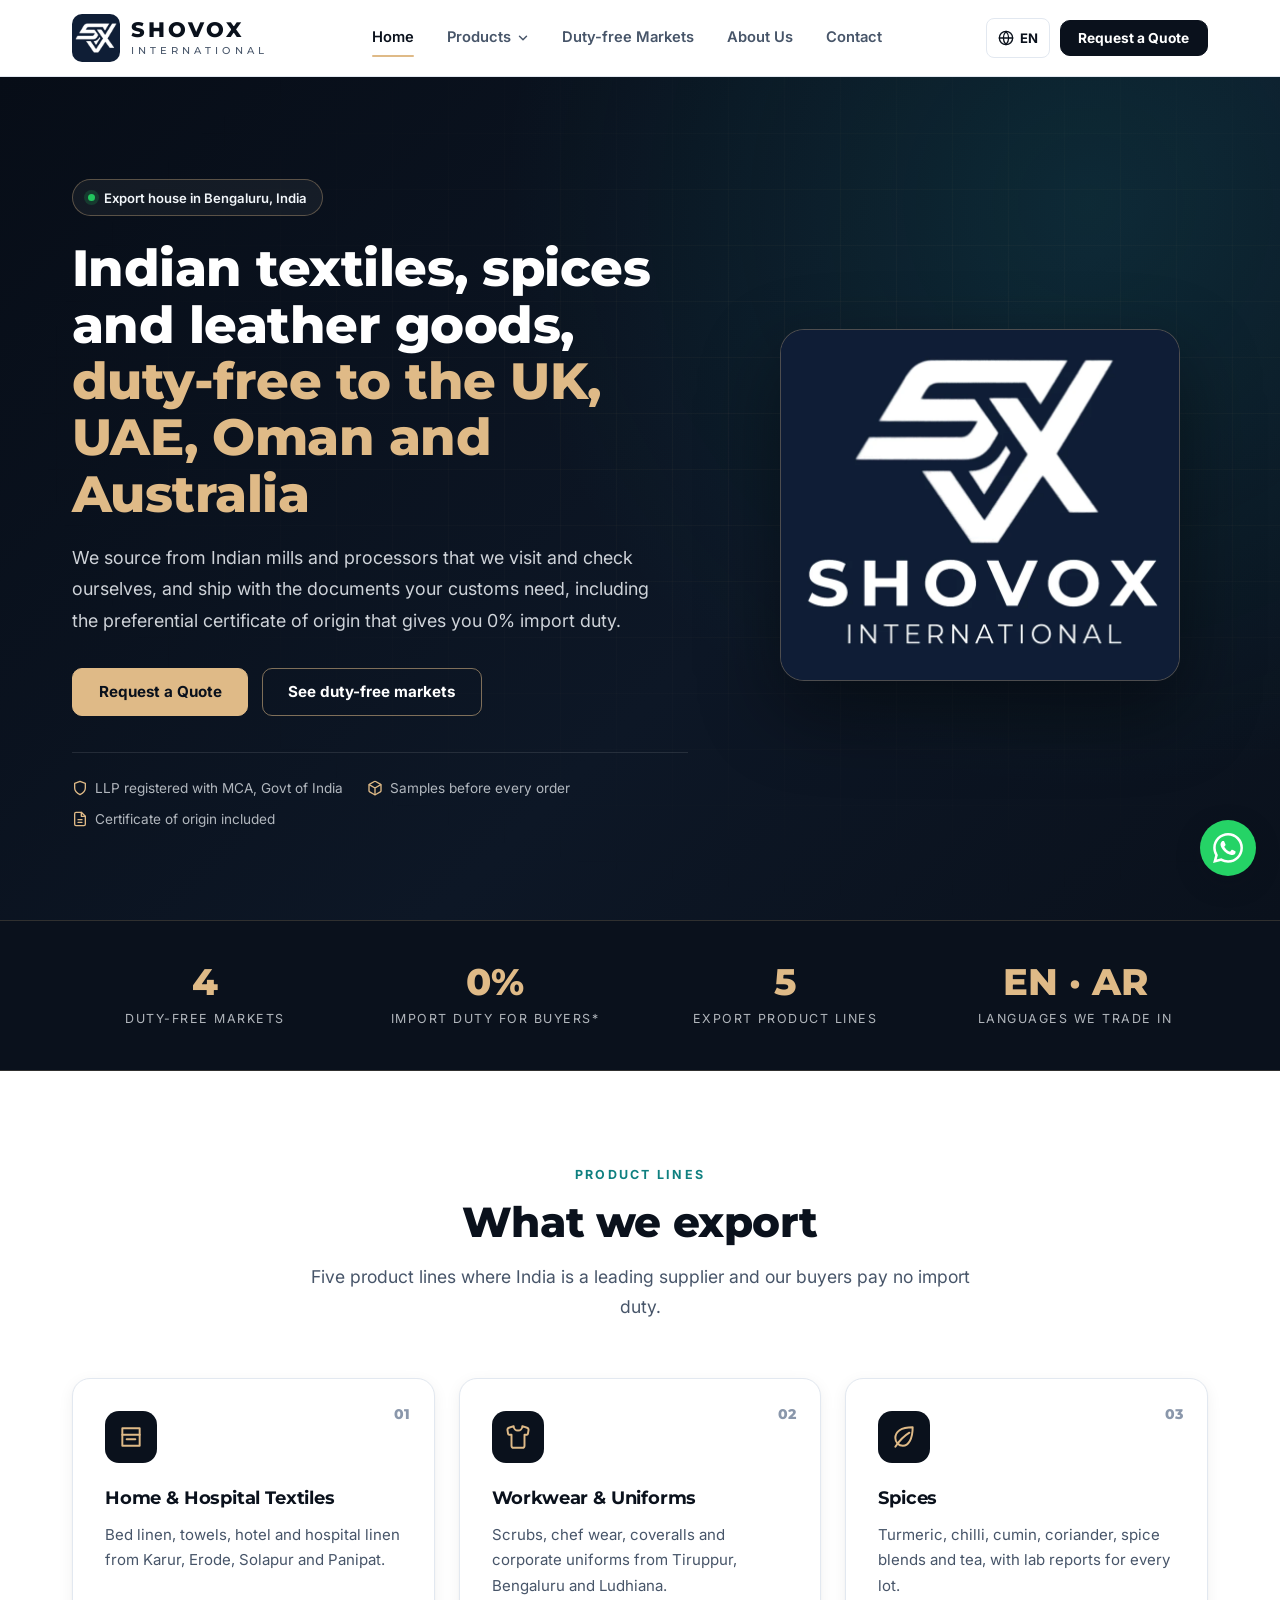
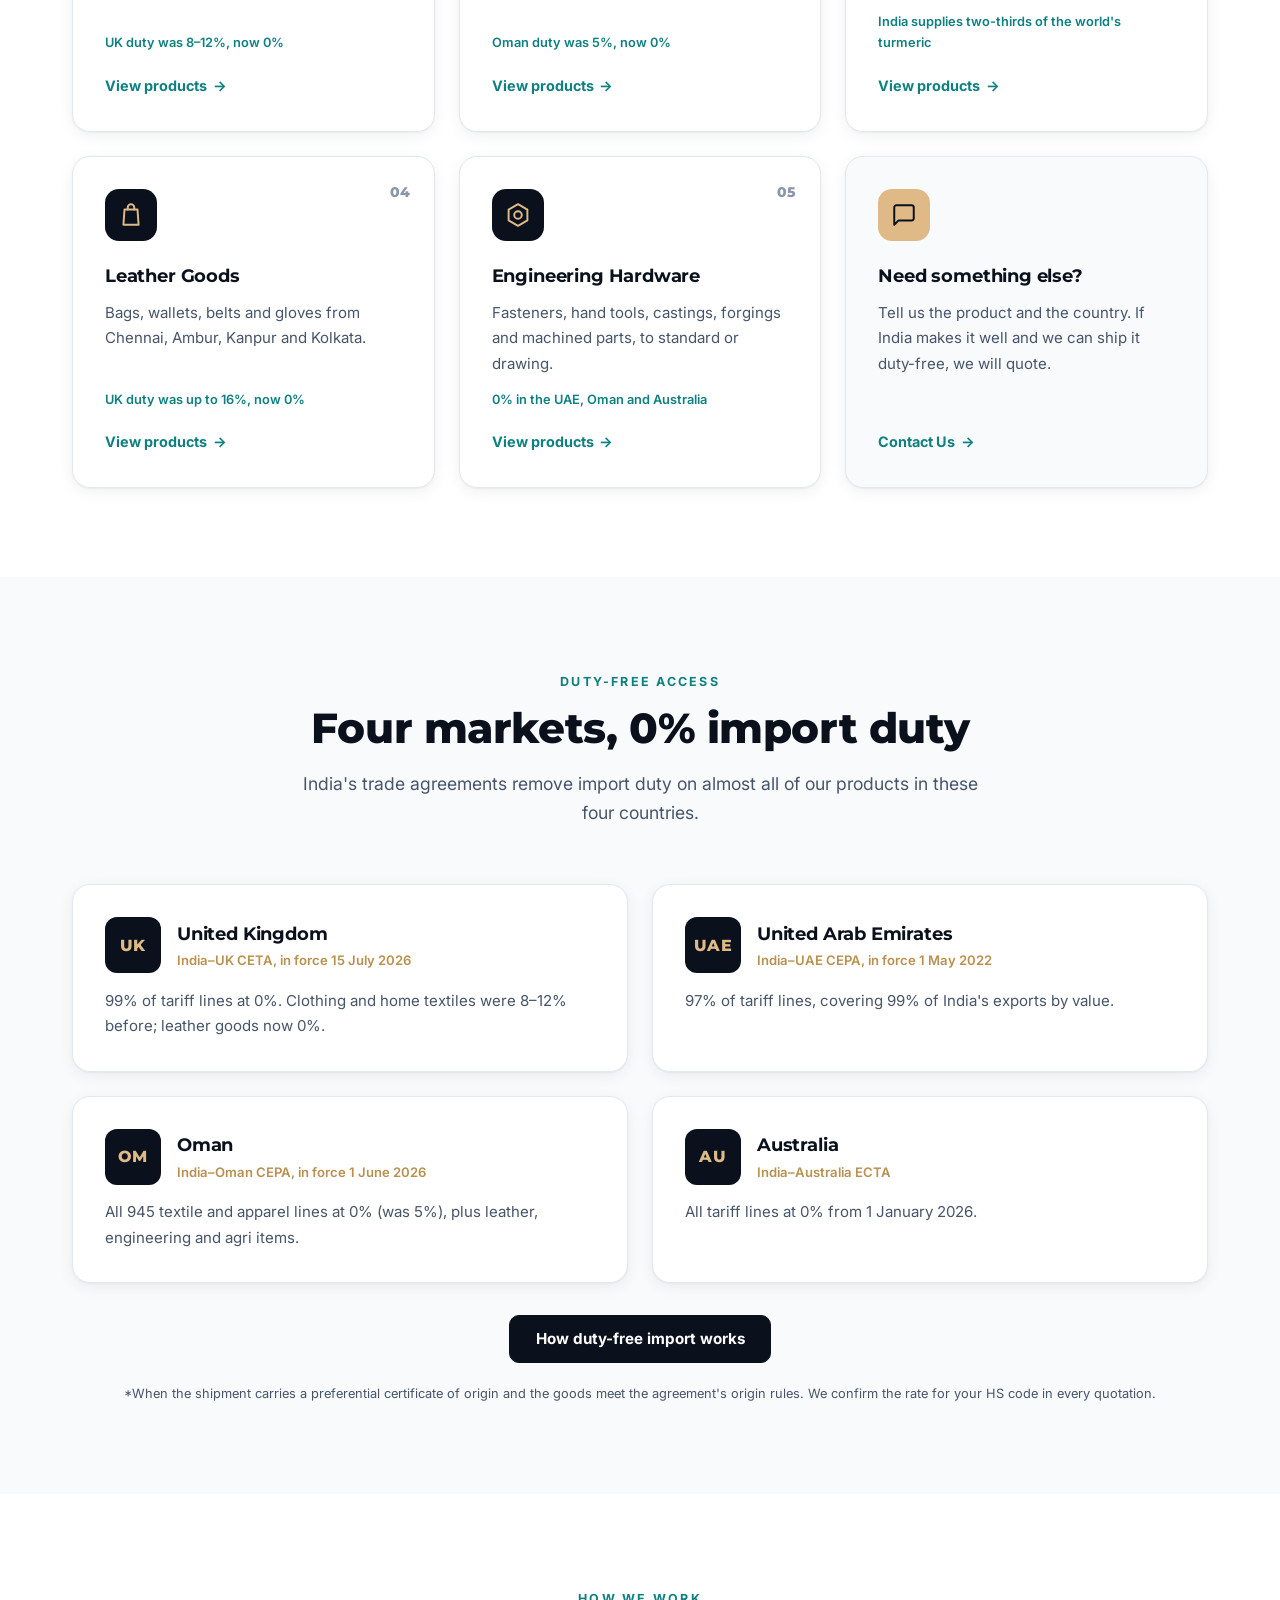
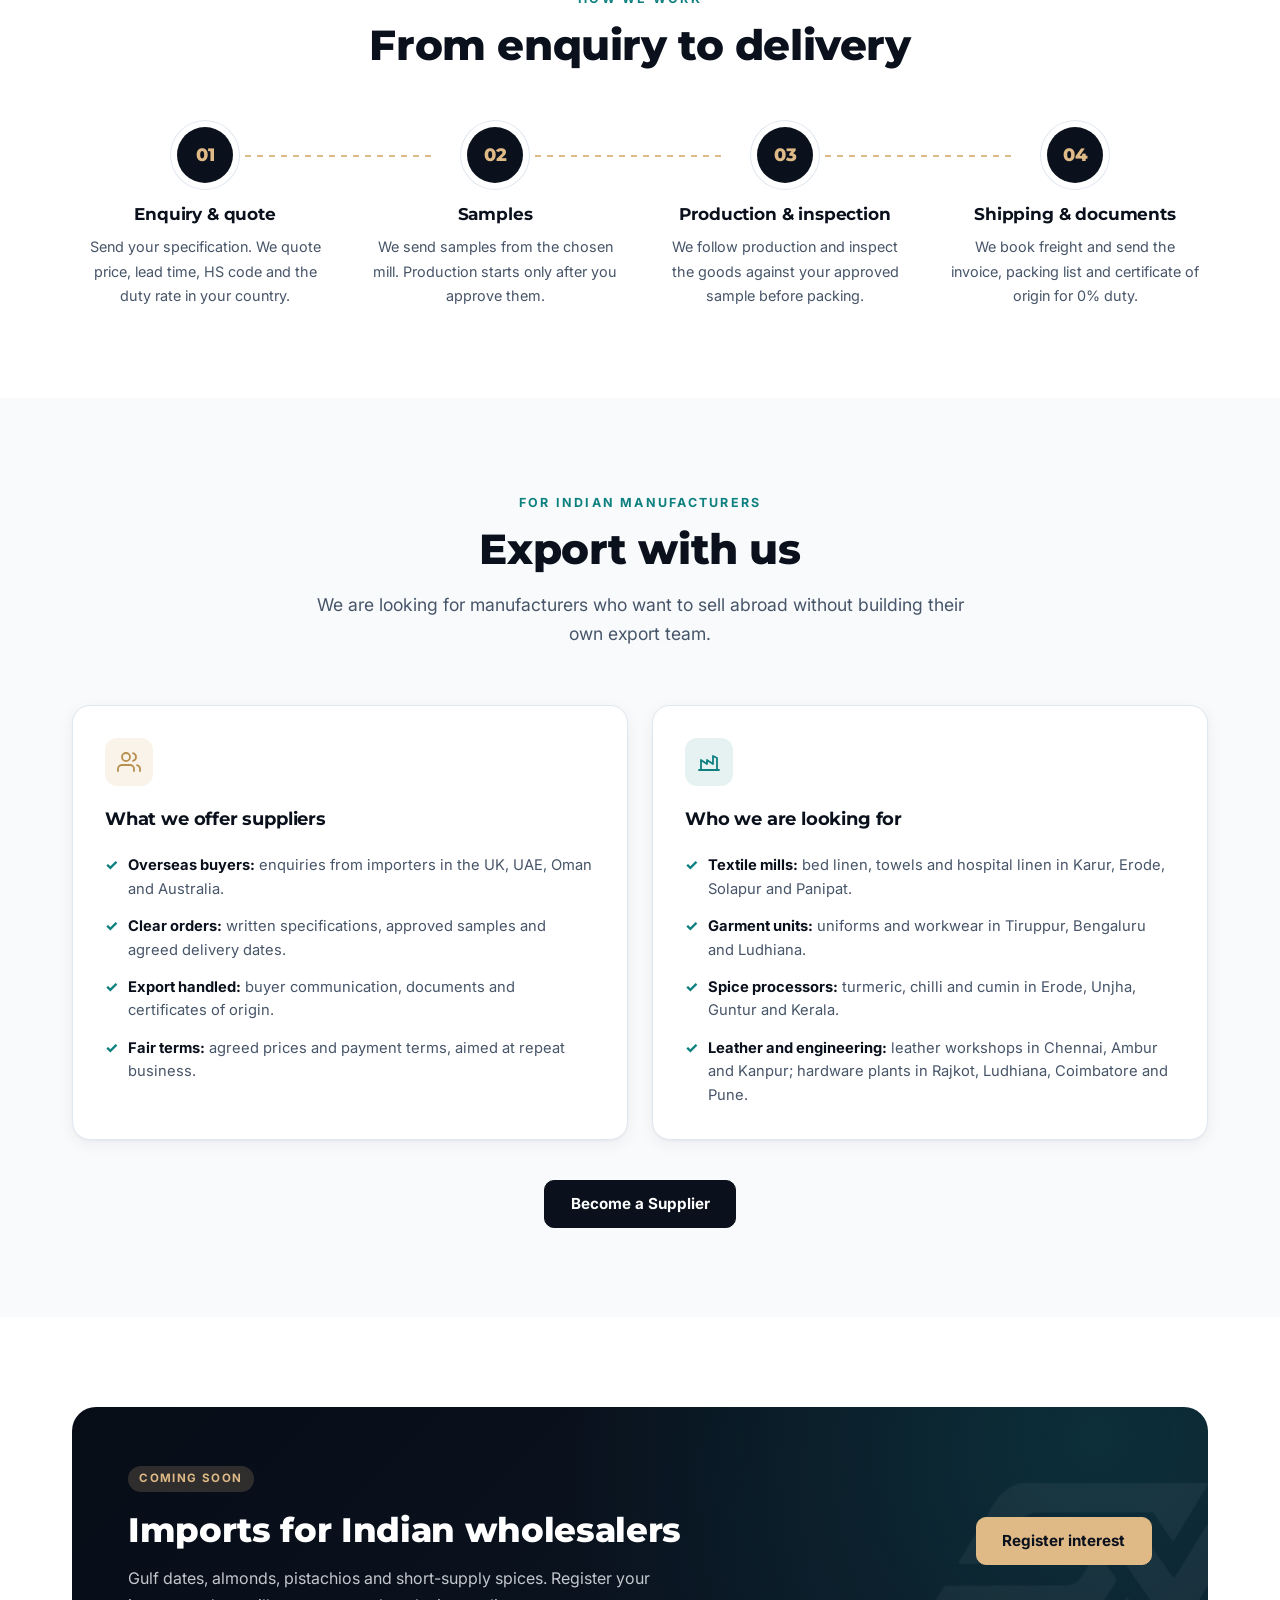
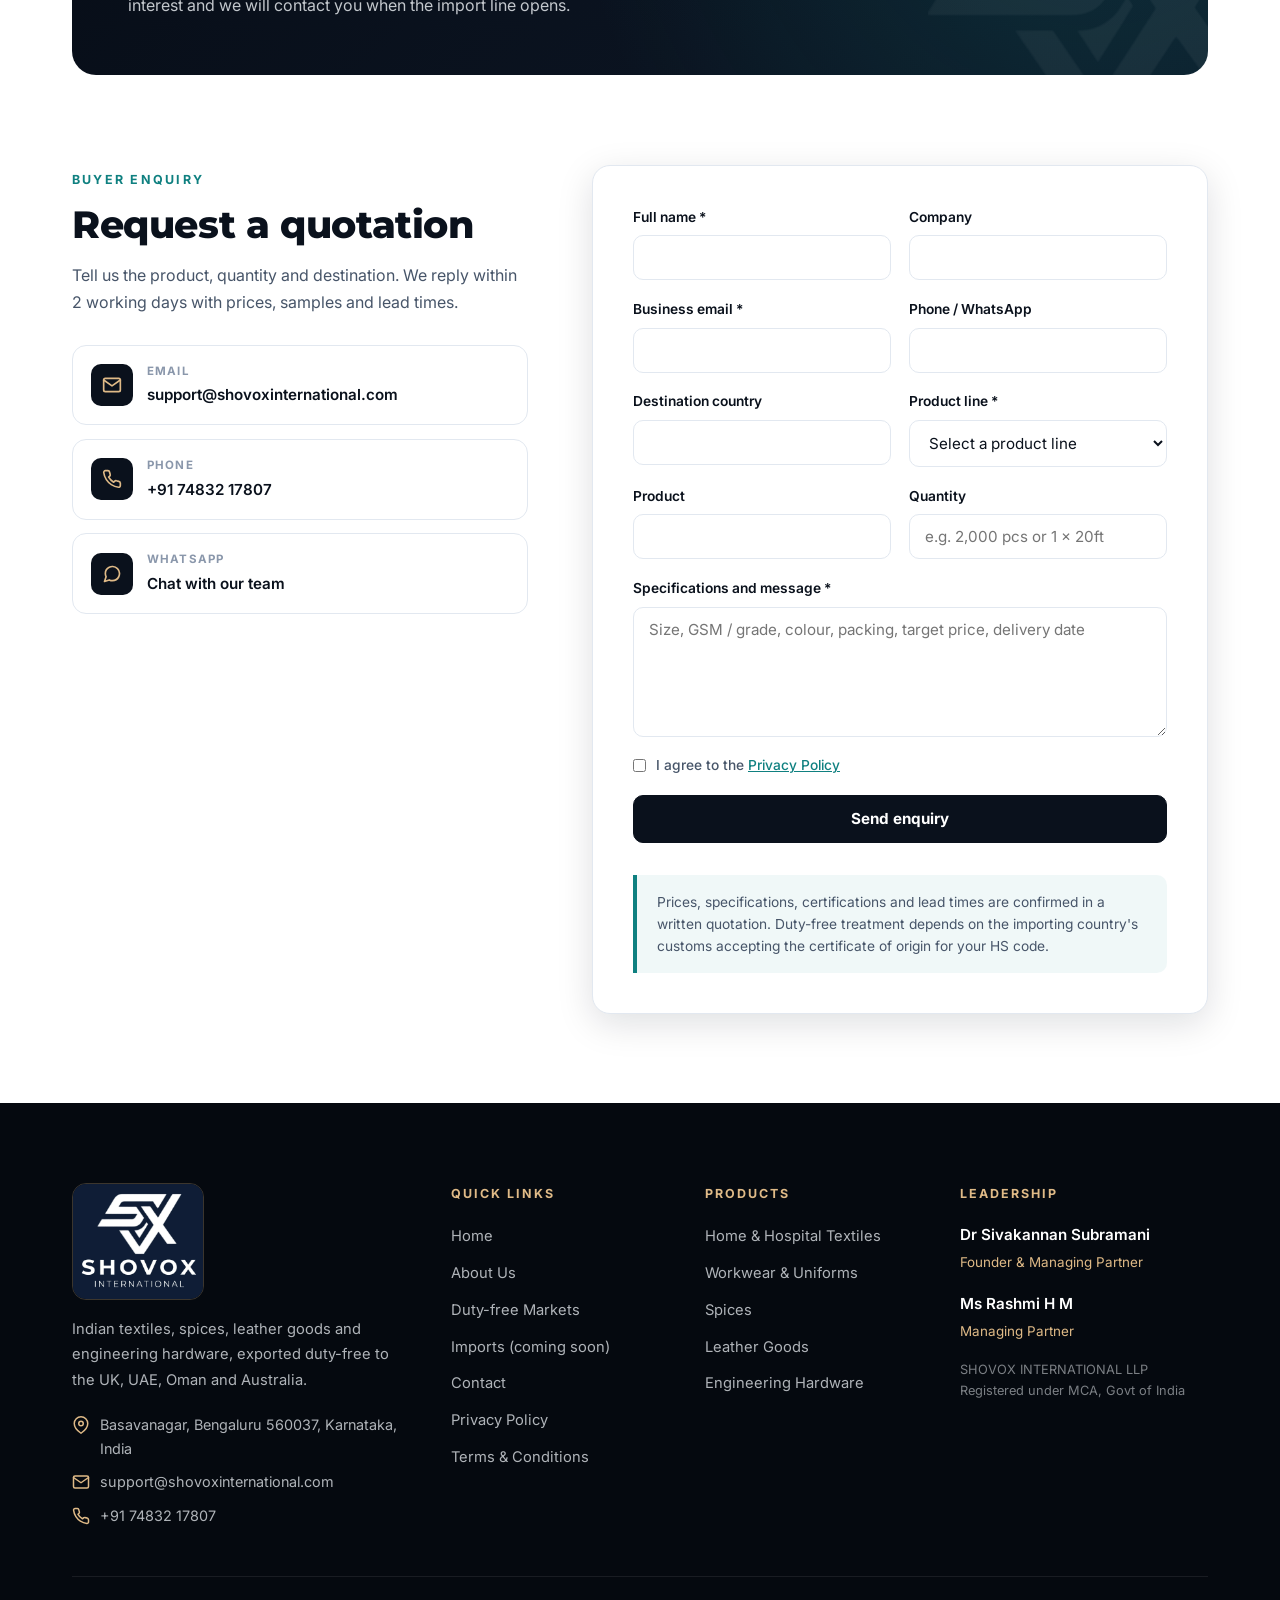
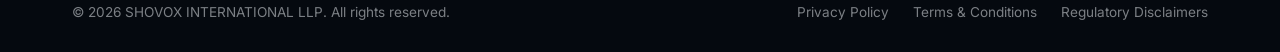
==== commit 27085120: "Refocus site on duty-free exports: textiles, workwear, spices, leather, engineering; UK/UAE/Oman/Aus" ====
--- a/index.html
+++ b/index.html
@@ -7,38 +7,28 @@
   <link rel="icon" href="assets/favicon-32.png" type="image/png" sizes="32x32">
   <link rel="apple-touch-icon" href="assets/apple-touch-icon.png">
   <meta name="theme-color" content="#0a111c">
-  <title>SHOVOX INTERNATIONAL LLP — Connecting Global Markets Through Quality and Trust</title>
-  <meta name="description" content="SHOVOX INTERNATIONAL LLP is an India-based international trading business focused on healthcare textiles, Indian foods and spices, precision components, electronics and international trading.">
-  <meta name="keywords" content="Shovox International, India export, hospital textiles, turmeric export, auto parts India, medical supplies India, B2B trading">
-  <meta property="og:title" content="SHOVOX INTERNATIONAL LLP — Global B2B Trading">
-  <meta property="og:description" content="India-based international trading — healthcare textiles, turmeric, auto parts, electronics sourcing.">
+  <title>SHOVOX INTERNATIONAL — Indian Textiles, Spices & Leather Exporter, Duty-free to UK, UAE, Oman, Australia</title>
+  <meta name="description" content="Indian exporter of home and hospital textiles, workwear, spices, leather goods and engineering hardware. 0% import duty for buyers in the UK, UAE, Oman and Australia.">
+  <link rel="alternate" hreflang="en" href="https://shovoxinternational.com/">
+  <link rel="alternate" hreflang="ar" href="https://shovoxinternational.com/?lang=ar">
+  <link rel="alternate" hreflang="ta" href="https://shovoxinternational.com/?lang=ta">
+  <link rel="alternate" hreflang="hi" href="https://shovoxinternational.com/?lang=hi">
+  <link rel="alternate" hreflang="kn" href="https://shovoxinternational.com/?lang=kn">
+  <link rel="alternate" hreflang="x-default" href="https://shovoxinternational.com/">
+  <link rel="canonical" href="https://shovoxinternational.com/">
+  <meta property="og:title" content="SHOVOX INTERNATIONAL — Indian Textiles, Spices & Leather Exporter, Duty-free to UK, UAE, Oman, Australia">
+  <meta property="og:description" content="Indian exporter of home and hospital textiles, workwear, spices, leather goods and engineering hardware. 0% import duty for buyers in the UK, UAE, Oman and Australia.">
   <meta property="og:type" content="website">
   <meta name="twitter:card" content="summary_large_image">
   <meta property="og:image" content="https://shovoxinternational.com/assets/og-image.jpg">
   <meta property="og:url" content="https://shovoxinternational.com/">
   <meta property="og:locale" content="en_IN">
-  <link rel="alternate" hreflang="en" href="https://shovoxinternational.com/">
-  <link rel="alternate" hreflang="ta" href="https://shovoxinternational.com/?lang=ta">
-  <link rel="alternate" hreflang="hi" href="https://shovoxinternational.com/?lang=hi">
-  <link rel="alternate" hreflang="ar" href="https://shovoxinternational.com/?lang=ar">
-  <link rel="alternate" hreflang="kn" href="https://shovoxinternational.com/?lang=kn">
-  <link rel="alternate" hreflang="x-default" href="https://shovoxinternational.com/">
-  <link rel="canonical" href="https://shovoxinternational.com/">
   <link rel="preconnect" href="https://fonts.googleapis.com">
   <link rel="preconnect" href="https://fonts.gstatic.com" crossorigin>
   <link href="https://fonts.googleapis.com/css2?family=Inter:wght@400;500;600;700;800&family=Montserrat:wght@500;600;700;800&display=swap" rel="stylesheet">
-  <link rel="stylesheet" href="css/main.css">
+  <link rel="stylesheet" href="css/main.css?v=3">
   <script type="application/ld+json">
-  {
-    "@context": "https://schema.org",
-    "@type": "Organization",
-    "name": "SHOVOX INTERNATIONAL LLP",
-    "url": "https://shovoxinternational.com/",
-    "logo": "https://shovoxinternational.com/assets/icon-512.png",
-    "email": "support@shovoxinternational.com",
-    "telephone": "+91-74832-17807",
-    "address": { "@type": "PostalAddress", "addressLocality": "Bengaluru", "postalCode": "560037", "addressRegion": "Karnataka", "addressCountry": "IN" }
-  }
+  {"@context":"https://schema.org","@type":"Organization","name":"SHOVOX INTERNATIONAL LLP","url":"https://shovoxinternational.com/","logo":"https://shovoxinternational.com/assets/icon-512.png","email":"support@shovoxinternational.com","telephone":"+91-74832-17807","address":{"@type":"PostalAddress","streetAddress":"F3, Navya Nidhi Apartment, 2nd Cross, Ramaiyah Reddy Layout, Basavanagar","addressLocality":"Bengaluru","postalCode":"560037","addressRegion":"Karnataka","addressCountry":"IN"}}
   </script>
 </head>
 <body>
@@ -56,15 +46,16 @@
         <ul class="nav-links">
           <li><a href="index.html" data-i18n="nav.home">Home</a></li>
           <li class="has-dropdown">
-            <button type="button" class="nav-drop-btn" aria-expanded="false" aria-controls="divisions-menu"><span data-i18n="nav.divisions">Divisions</span><svg viewBox="0 0 24 24" fill="none" stroke="currentColor" stroke-width="2.5" stroke-linecap="round" stroke-linejoin="round" aria-hidden="true"><path d="M6 9l6 6 6-6"/></svg></button>
-            <ul class="dropdown-menu" id="divisions-menu">
-            <li><a href="import-distribution.html"><span class="dd-title" data-i18n="nav.import">Import &amp; Distribution</span><span class="dd-desc" data-i18n="divisions.import.desc">Sourcing international products for the Indian market</span></a></li>
-            <li><a href="medical.html"><span class="dd-title" data-i18n="nav.medical">Medical Products</span><span class="dd-desc" data-i18n="divisions.medical.desc">Healthcare textiles, hospital garments and medical supplies</span></a></li>
-            <li><a href="foods-spices.html"><span class="dd-title" data-i18n="nav.foods">Foods &amp; Spices</span><span class="dd-desc" data-i18n="divisions.foods.desc">Indian agricultural products for global markets</span></a></li>
-            <li><a href="auto-parts.html"><span class="dd-title" data-i18n="nav.auto">Auto Parts</span><span class="dd-desc" data-i18n="divisions.auto.desc">Precision components and engineered parts</span></a></li>
-            <li><a href="elect.html"><span class="dd-title" data-i18n="nav.elect">SHOVOX ELECT</span><span class="dd-desc" data-i18n="divisions.elect.desc">Electronics sourcing, components and assembly</span></a></li>
+            <button type="button" class="nav-drop-btn" aria-expanded="false" aria-controls="products-menu"><span data-i18n="nav.products">Products</span><svg viewBox="0 0 24 24" fill="none" stroke="currentColor" stroke-width="2.5" stroke-linecap="round" stroke-linejoin="round" aria-hidden="true"><path d="M6 9l6 6 6-6"/></svg></button>
+            <ul class="dropdown-menu" id="products-menu">
+            <li><a href="textiles.html"><span class="dd-title" data-i18n="nav.textiles">Home &amp; Hospital Textiles</span><span class="dd-desc" data-i18n="prod.textiles_desc">Bed linen, towels, hotel and hospital linen</span></a></li>
+            <li><a href="workwear.html"><span class="dd-title" data-i18n="nav.workwear">Workwear &amp; Uniforms</span><span class="dd-desc" data-i18n="prod.workwear_desc">Scrubs, chef wear, coveralls, corporate uniforms</span></a></li>
+            <li><a href="foods-spices.html"><span class="dd-title" data-i18n="nav.spices">Spices</span><span class="dd-desc" data-i18n="prod.spices_desc">Turmeric, chilli, cumin, coriander, blends and tea</span></a></li>
+            <li><a href="leather.html"><span class="dd-title" data-i18n="nav.leather">Leather Goods</span><span class="dd-desc" data-i18n="prod.leather_desc">Bags, wallets, belts and gloves</span></a></li>
+            <li><a href="engineering.html"><span class="dd-title" data-i18n="nav.engineering">Engineering Hardware</span><span class="dd-desc" data-i18n="prod.engineering_desc">Fasteners, hand tools, castings, machined parts</span></a></li>
             </ul>
           </li>
+          <li><a href="markets.html" data-i18n="nav.markets">Duty-free Markets</a></li>
           <li><a href="about.html" data-i18n="nav.about">About Us</a></li>
           <li><a href="contact.html" data-i18n="nav.contact">Contact</a></li>
         </ul>
@@ -96,11 +87,13 @@
     </div>
     <nav class="mobile-nav-links" aria-label="Mobile">
       <a href="index.html" data-i18n="nav.home">Home</a>
-      <a href="import-distribution.html" data-i18n="nav.import">Import &amp; Distribution</a>
-      <a href="medical.html" data-i18n="nav.medical">Medical Products</a>
-      <a href="foods-spices.html" data-i18n="nav.foods">Foods &amp; Spices</a>
-      <a href="auto-parts.html" data-i18n="nav.auto">Auto Parts</a>
-      <a href="elect.html" data-i18n="nav.elect">SHOVOX ELECT</a>
+      <a href="textiles.html" data-i18n="nav.textiles">Home &amp; Hospital Textiles</a>
+      <a href="workwear.html" data-i18n="nav.workwear">Workwear &amp; Uniforms</a>
+      <a href="foods-spices.html" data-i18n="nav.spices">Spices</a>
+      <a href="leather.html" data-i18n="nav.leather">Leather Goods</a>
+      <a href="engineering.html" data-i18n="nav.engineering">Engineering Hardware</a>
+      <a href="markets.html" data-i18n="nav.markets">Duty-free Markets</a>
+      <a href="import-distribution.html" data-i18n="nav.imports">Imports (coming soon)</a>
       <a href="about.html" data-i18n="nav.about">About Us</a>
       <a href="contact.html" data-i18n="nav.contact">Contact</a>
     </nav>
@@ -116,317 +109,200 @@
   </div>
   <div id="main-content" tabindex="-1"></div>
 
-
-  <!-- ============ HERO ============ -->
   <section class="hero">
     <div class="container">
       <div class="hero-grid">
         <div class="hero-content">
-          <div class="hero-badge"><span class="dot"></span><span data-i18n="hero.badge">India-Based International Trading Business</span></div>
-          <h1>
-            <span data-i18n="hero.h1">Connecting Global Markets</span>
-            <span class="highlight" data-i18n="hero.h1_highlight">Through Quality and Trust</span>
-          </h1>
-          <p class="hero-lead" data-i18n="hero.desc">SHOVOX INTERNATIONAL LLP is an India-based international trading business focused on connecting global buyers with suitable Indian suppliers and manufacturing partners. Our business interests include healthcare textiles, food and spices, precision-engineered components, electronics sourcing and international product trading.</p>
+          <div class="hero-badge"><span class="dot"></span><span data-i18n="home2.badge">Export house in Bengaluru, India</span></div>
+          <h1><span data-i18n="home2.h1">Indian textiles, spices and leather goods,</span> <span class="highlight" data-i18n="home2.h1_highlight">duty-free to the UK, UAE, Oman and Australia</span></h1>
+          <p class="hero-lead" data-i18n="home2.desc">We source from Indian mills and processors that we visit and check ourselves, and ship with the documents your customs need, including the preferential certificate of origin that gives you 0% import duty.</p>
           <div class="hero-actions">
             <a href="#enquiry" class="btn btn-gold" data-i18n="hero.btn_quote">Request a Quote</a>
-            <a href="#divisions" class="btn btn-outline" data-i18n="hero.btn_products">Explore Our Products</a>
+            <a href="markets.html" class="btn btn-outline" data-i18n="home2.btn_markets">See duty-free markets</a>
           </div>
           <div class="hero-trust">
-            <span><svg viewBox="0 0 24 24" fill="none" stroke="currentColor" stroke-width="2" stroke-linecap="round" stroke-linejoin="round" aria-hidden="true"><path d="M12 22s8-4 8-10V5l-8-3-8 3v7c0 6 8 10 8 10z"/></svg>Registered LLP (MCA, Govt of India)</span>
-            <span><svg viewBox="0 0 24 24" fill="none" stroke="currentColor" stroke-width="2" stroke-linecap="round" stroke-linejoin="round" aria-hidden="true"><path d="M21 10c0 7-9 13-9 13s-9-6-9-13a9 9 0 0 1 18 0z"/><circle cx="12" cy="10" r="3"/></svg>Based in Bengaluru, India</span>
-            <span><svg viewBox="0 0 24 24" fill="none" stroke="currentColor" stroke-width="2" stroke-linecap="round" stroke-linejoin="round" aria-hidden="true"><circle cx="12" cy="12" r="10"/><path d="M2 12h20M12 2a15.3 15.3 0 0 1 4 10 15.3 15.3 0 0 1-4 10 15.3 15.3 0 0 1-4-10 15.3 15.3 0 0 1 4-10z"/></svg>Serving GCC, Asia, Africa &amp; Europe</span>
+            <span><svg viewBox="0 0 24 24" fill="none" stroke="currentColor" stroke-width="2" stroke-linecap="round" stroke-linejoin="round" aria-hidden="true"><path d="M12 22s8-4 8-10V5l-8-3-8 3v7c0 6 8 10 8 10z"/></svg>LLP registered with MCA, Govt of India</span>
+            <span><svg viewBox="0 0 24 24" fill="none" stroke="currentColor" stroke-width="2" stroke-linecap="round" stroke-linejoin="round" aria-hidden="true"><path d="M21 16V8a2 2 0 0 0-1-1.73l-7-4a2 2 0 0 0-2 0l-7 4A2 2 0 0 0 3 8v8a2 2 0 0 0 1 1.73l7 4a2 2 0 0 0 2 0l7-4A2 2 0 0 0 21 16z"/><path d="M3.27 6.96L12 12.01l8.73-5.05M12 22.08V12"/></svg>Samples before every order</span>
+            <span><svg viewBox="0 0 24 24" fill="none" stroke="currentColor" stroke-width="2" stroke-linecap="round" stroke-linejoin="round" aria-hidden="true"><path d="M14 2H6a2 2 0 0 0-2 2v16a2 2 0 0 0 2 2h12a2 2 0 0 0 2-2V8z"/><path d="M14 2v6h6M9 13h6M9 17h6"/></svg>Certificate of origin included</span>
           </div>
         </div>
         <div class="hero-visual">
-          <div class="hero-logo-frame">
-            <img src="assets/shovox-logo.webp" alt="SHOVOX INTERNATIONAL logo" width="800" height="704" fetchpriority="high">
-          </div>
-        </div>
-      </div>
-    </div>
-  </section>
-
-  <!-- ============ STATS ============ -->
+          <div class="hero-logo-frame"><img src="assets/shovox-logo.webp" alt="SHOVOX INTERNATIONAL logo" width="800" height="704" fetchpriority="high"></div>
+        </div>
+      </div>
+    </div>
+  </section>
+
   <section class="stats-bar" aria-label="Key facts">
-    <div class="container">
-      <div class="stats-grid">
-        <div><div class="stat-number">5</div><div class="stat-label">Business Divisions</div></div>
-        <div><div class="stat-number">4+</div><div class="stat-label">Target Regions</div></div>
-        <div><div class="stat-number">5</div><div class="stat-label">Website Languages</div></div>
-        <div><div class="stat-number">2</div><div class="stat-label">Founding Partners</div></div>
-      </div>
-    </div>
-  </section>
-
-  <!-- ============ DIVISIONS ============ -->
-  <section class="section" id="divisions">
-    <div class="container">
-      <div class="section-header">
-        <span class="section-eyebrow">Our Capabilities</span>
-        <h2 class="section-title" data-i18n="divisions.title">Our Business Divisions</h2>
-        <p class="section-desc" data-i18n="divisions.desc">Five focused divisions addressing distinct international trade verticals</p>
-      </div>
+    <div class="container"><div class="stats-grid">
+      <div><div class="stat-number">4</div><div class="stat-label">Duty-free markets</div></div>
+      <div><div class="stat-number">0%</div><div class="stat-label">Import duty for buyers*</div></div>
+      <div><div class="stat-number">5</div><div class="stat-label">Export product lines</div></div>
+      <div><div class="stat-number">EN · AR</div><div class="stat-label">Languages we trade in</div></div>
+    </div></div>
+  </section>
+
+  <section class="section" id="products">
+    <div class="container">
+      <div class="section-header"><span class="section-eyebrow">Product lines</span><h2 class="section-title" data-i18n="home2.products_title">What we export</h2><p class="section-desc">Five product lines where India is a leading supplier and our buyers pay no import duty.</p></div>
       <div class="cards-grid">
-        <a href="import-distribution.html" class="card division-tile">
-          <div class="icon-tile"><svg viewBox="0 0 24 24" fill="none" stroke="currentColor" stroke-width="1.8" stroke-linecap="round" stroke-linejoin="round" aria-hidden="true"><circle cx="12" cy="12" r="10"/><path d="M2 12h20M12 2a15.3 15.3 0 0 1 4 10 15.3 15.3 0 0 1-4 10 15.3 15.3 0 0 1-4-10 15.3 15.3 0 0 1 4-10z"/></svg></div>
-          <h3 data-i18n="divisions.import.name">SHOVOX IMPORT &amp; DISTRIBUTION</h3>
-          <p data-i18n="divisions.import.desc">Sourcing international products for the Indian market</p>
-          <span class="link-arrow">Learn more <span aria-hidden="true">&rarr;</span></span>
-        </a>
-        <a href="medical.html" class="card division-tile">
-          <div class="icon-tile"><svg viewBox="0 0 24 24" fill="none" stroke="currentColor" stroke-width="1.8" stroke-linecap="round" stroke-linejoin="round" aria-hidden="true"><rect x="3" y="3" width="18" height="18" rx="4"/><path d="M12 8v8M8 12h8"/></svg></div>
-          <h3 data-i18n="divisions.medical.name">SHOVOX MEDICAL</h3>
-          <p data-i18n="divisions.medical.desc">Healthcare textiles, hospital garments and medical supplies</p>
-          <span class="link-arrow">Learn more <span aria-hidden="true">&rarr;</span></span>
+        <a href="textiles.html" class="card division-tile">
+          <div class="icon-tile"><svg viewBox="0 0 24 24" fill="none" stroke="currentColor" stroke-width="1.8" stroke-linecap="round" stroke-linejoin="round" aria-hidden="true"><path d="M4 4h16v6H4z"/><path d="M4 10v10h16V10"/><path d="M8 14h8"/></svg></div>
+          <span class="rank-tag">01</span>
+          <h3 data-i18n="nav.textiles">Home &amp; Hospital Textiles</h3>
+          <p>Bed linen, towels, hotel and hospital linen from Karur, Erode, Solapur and Panipat.</p>
+          <span class="spec-line">UK duty was 8–12%, now 0%</span>
+          <span class="link-arrow">View products <span aria-hidden="true">&rarr;</span></span>
+        </a>
+        <a href="workwear.html" class="card division-tile">
+          <div class="icon-tile"><svg viewBox="0 0 24 24" fill="none" stroke="currentColor" stroke-width="1.8" stroke-linecap="round" stroke-linejoin="round" aria-hidden="true"><path d="M20.38 3.46L16 2a4 4 0 0 1-8 0L3.62 3.46a2 2 0 0 0-1.34 2.23l.58 3.47a1 1 0 0 0 .99.84H6v10c0 1.1.9 2 2 2h8a2 2 0 0 0 2-2V10h2.15a1 1 0 0 0 .99-.84l.58-3.47a2 2 0 0 0-1.34-2.23z"/></svg></div>
+          <span class="rank-tag">02</span>
+          <h3 data-i18n="nav.workwear">Workwear &amp; Uniforms</h3>
+          <p>Scrubs, chef wear, coveralls and corporate uniforms from Tiruppur, Bengaluru and Ludhiana.</p>
+          <span class="spec-line">Oman duty was 5%, now 0%</span>
+          <span class="link-arrow">View products <span aria-hidden="true">&rarr;</span></span>
         </a>
         <a href="foods-spices.html" class="card division-tile">
           <div class="icon-tile"><svg viewBox="0 0 24 24" fill="none" stroke="currentColor" stroke-width="1.8" stroke-linecap="round" stroke-linejoin="round" aria-hidden="true"><path d="M11 20A7 7 0 0 1 4 13c0-6 5-10 16-10 0 11-4 17-9 17z"/><path d="M4 21c4-6 8-10 13-13"/></svg></div>
-          <h3 data-i18n="divisions.foods.name">SHOVOX FOODS &amp; SPICES</h3>
-          <p data-i18n="divisions.foods.desc">Indian agricultural products for global markets</p>
-          <span class="link-arrow">Learn more <span aria-hidden="true">&rarr;</span></span>
-        </a>
-        <a href="auto-parts.html" class="card division-tile">
+          <span class="rank-tag">03</span>
+          <h3 data-i18n="nav.spices">Spices</h3>
+          <p>Turmeric, chilli, cumin, coriander, spice blends and tea, with lab reports for every lot.</p>
+          <span class="spec-line">India supplies two-thirds of the world's turmeric</span>
+          <span class="link-arrow">View products <span aria-hidden="true">&rarr;</span></span>
+        </a>
+        <a href="leather.html" class="card division-tile">
+          <div class="icon-tile"><svg viewBox="0 0 24 24" fill="none" stroke="currentColor" stroke-width="1.8" stroke-linecap="round" stroke-linejoin="round" aria-hidden="true"><path d="M6 7h12l1 14H5L6 7z"/><path d="M9 7V5a3 3 0 0 1 6 0v2"/></svg></div>
+          <span class="rank-tag">04</span>
+          <h3 data-i18n="nav.leather">Leather Goods</h3>
+          <p>Bags, wallets, belts and gloves from Chennai, Ambur, Kanpur and Kolkata.</p>
+          <span class="spec-line">UK duty was up to 16%, now 0%</span>
+          <span class="link-arrow">View products <span aria-hidden="true">&rarr;</span></span>
+        </a>
+        <a href="engineering.html" class="card division-tile">
           <div class="icon-tile"><svg viewBox="0 0 24 24" fill="none" stroke="currentColor" stroke-width="1.8" stroke-linecap="round" stroke-linejoin="round" aria-hidden="true"><path d="M12 2l8.66 5v10L12 22l-8.66-5V7z"/><circle cx="12" cy="12" r="3.5"/></svg></div>
-          <h3 data-i18n="divisions.auto.name">SHOVOX AUTO PARTS</h3>
-          <p data-i18n="divisions.auto.desc">Precision components and engineered parts</p>
-          <span class="link-arrow">Learn more <span aria-hidden="true">&rarr;</span></span>
-        </a>
-        <a href="elect.html" class="card division-tile">
-          <div class="icon-tile"><svg viewBox="0 0 24 24" fill="none" stroke="currentColor" stroke-width="1.8" stroke-linecap="round" stroke-linejoin="round" aria-hidden="true"><path d="M13 2L3 14h9l-1 8 10-12h-9l1-8z"/></svg></div>
-          <h3 data-i18n="divisions.elect.name">SHOVOX ELECT</h3>
-          <p data-i18n="divisions.elect.desc">Electronics sourcing, components and assembly</p>
-          <span class="link-arrow">Learn more <span aria-hidden="true">&rarr;</span></span>
-        </a>
-        <a href="contact.html" class="card division-tile" style="background: var(--surface);">
-          <div class="icon-tile" style="background: var(--gold); color: var(--navy);"><svg viewBox="0 0 24 24" fill="none" stroke="currentColor" stroke-width="1.8" stroke-linecap="round" stroke-linejoin="round" aria-hidden="true"><path d="M21 15a2 2 0 0 1-2 2H7l-4 4V5a2 2 0 0 1 2-2h14a2 2 0 0 1 2 2z"/></svg></div>
-          <h3>Looking for something else?</h3>
-          <p>Tell us what you need to source or supply, and we will tell you honestly whether we can help.</p>
+          <span class="rank-tag">05</span>
+          <h3 data-i18n="nav.engineering">Engineering Hardware</h3>
+          <p>Fasteners, hand tools, castings, forgings and machined parts, to standard or drawing.</p>
+          <span class="spec-line">0% in the UAE, Oman and Australia</span>
+          <span class="link-arrow">View products <span aria-hidden="true">&rarr;</span></span>
+        </a>
+        <a href="contact.html" class="card division-tile" style="background:var(--surface);">
+          <div class="icon-tile" style="background:var(--gold);color:var(--navy);"><svg viewBox="0 0 24 24" fill="none" stroke="currentColor" stroke-width="1.8" stroke-linecap="round" stroke-linejoin="round" aria-hidden="true"><path d="M21 15a2 2 0 0 1-2 2H7l-4 4V5a2 2 0 0 1 2-2h14a2 2 0 0 1 2 2z"/></svg></div>
+          <h3>Need something else?</h3>
+          <p>Tell us the product and the country. If India makes it well and we can ship it duty-free, we will quote.</p>
           <span class="link-arrow"><span data-i18n="hero.btn_contact">Contact Us</span> <span aria-hidden="true">&rarr;</span></span>
         </a>
       </div>
     </div>
   </section>
 
-  <!-- ============ PRIORITY FOCUS ============ -->
-  <section class="section section-alt" id="products">
-    <div class="container">
-      <div class="section-header">
-        <span class="section-eyebrow">Commercial Emphasis</span>
-        <h2 class="section-title" data-i18n="focus.title">Our Priority Product Focus</h2>
-        <p class="section-desc" data-i18n="focus.desc">Three initial product categories receiving focused commercial attention</p>
-      </div>
-      <div class="cards-grid-3">
-        <div class="card focus-card">
-          <span class="tag tag-gold">CATEGORY A</span>
-          <h3 data-i18n="focus.textiles.name">Hospital Textiles</h3>
-          <p data-i18n="focus.textiles.desc">Hospital linen, patient gowns, uniforms and medical garments for international healthcare buyers.</p>
-          <ul class="check-list">
-            <li>100% cotton &amp; poly-cotton hospital bedding</li>
-            <li>Autoclave-stable, bleached &amp; vat-dyed finishes</li>
-            <li>Patient gowns, doctor scrubs &amp; surgical linen</li>
-          </ul>
-          <a href="medical.html" class="btn btn-sm btn-navy">View medical products</a>
-        </div>
-        <div class="card focus-card">
-          <span class="tag tag-gold">CATEGORY B</span>
-          <h3 data-i18n="focus.turmeric.name">Turmeric &amp; Tea</h3>
-          <p data-i18n="focus.turmeric.desc">Premium Indian turmeric powder, CTC black tea and selected teas for global food importers.</p>
-          <ul class="check-list">
-            <li>High-curcumin Erode &amp; Salem turmeric, fingers &amp; powder</li>
-            <li>Export-grade CTC &amp; orthodox black teas</li>
-            <li>Bulk jute/paper sacks &amp; private labelling</li>
-          </ul>
-          <a href="foods-spices.html" class="btn btn-sm btn-navy">View foods &amp; spices</a>
-        </div>
-        <div class="card focus-card">
-          <span class="tag tag-gold">CATEGORY C</span>
-          <h3 data-i18n="focus.components.name">Precision Components</h3>
-          <p data-i18n="focus.components.desc">CNC-machined parts, shafts, bushes and custom precision components to buyer specifications.</p>
-          <ul class="check-list">
-            <li>Precision CNC turning, milling &amp; grinding</li>
-            <li>Ground shafts, hardened bushes &amp; engineered pins</li>
-            <li>Dimensional inspection, CMM &amp; mill test reports</li>
-          </ul>
-          <a href="auto-parts.html" class="btn btn-sm btn-navy">View auto parts</a>
-        </div>
-      </div>
-    </div>
-  </section>
-
-  <!-- ============ HOW WE WORK ============ -->
+  <section class="section section-alt" id="markets">
+    <div class="container">
+      <div class="section-header"><span class="section-eyebrow">Duty-free access</span><h2 class="section-title" data-i18n="home2.markets_title">Four markets, 0% import duty</h2><p class="section-desc">India's trade agreements remove import duty on almost all of our products in these four countries.</p></div>
+      <div class="markets-grid">
+        <div class="card market-card">
+          <div class="market-head"><span class="mc-code mc-lg">UK</span><div><h3>United Kingdom</h3><span class="market-deal">India–UK CETA, in force 15 July 2026</span></div></div>
+          <p>99% of tariff lines at 0%. Clothing and home textiles were 8–12% before; leather goods now 0%.</p>
+        </div>
+        <div class="card market-card">
+          <div class="market-head"><span class="mc-code mc-lg">UAE</span><div><h3>United Arab Emirates</h3><span class="market-deal">India–UAE CEPA, in force 1 May 2022</span></div></div>
+          <p>97% of tariff lines, covering 99% of India's exports by value.</p>
+        </div>
+        <div class="card market-card">
+          <div class="market-head"><span class="mc-code mc-lg">OM</span><div><h3>Oman</h3><span class="market-deal">India–Oman CEPA, in force 1 June 2026</span></div></div>
+          <p>All 945 textile and apparel lines at 0% (was 5%), plus leather, engineering and agri items.</p>
+        </div>
+        <div class="card market-card">
+          <div class="market-head"><span class="mc-code mc-lg">AU</span><div><h3>Australia</h3><span class="market-deal">India–Australia ECTA</span></div></div>
+          <p>All tariff lines at 0% from 1 January 2026.</p>
+        </div>
+      </div>
+      <p class="text-center" style="margin-top:2rem;"><a href="markets.html" class="btn btn-navy">How duty-free import works</a></p>
+      <p class="footnote">*When the shipment carries a preferential certificate of origin and the goods meet the agreement's origin rules. We confirm the rate for your HS code in every quotation.</p>
+    </div>
+  </section>
+
   <section class="section" id="how-we-work">
     <div class="container">
-      <div class="section-header">
-        <span class="section-eyebrow">Structured Execution</span>
-        <h2 class="section-title" data-i18n="how_we_work.title">How We Work</h2>
-        <p class="section-desc" data-i18n="how_we_work.desc">A transparent, customer-focused sourcing process</p>
-      </div>
-      <ol class="steps" style="list-style: none;">
-        <li class="step">
-          <div class="step-num">01</div>
-          <h3 data-i18n="how_we_work.step1.title">Initial Enquiry</h3>
-          <p data-i18n="how_we_work.step1.desc">Submit your product requirements, specifications and commercial targets.</p>
-        </li>
-        <li class="step">
-          <div class="step-num">02</div>
-          <h3 data-i18n="how_we_work.step2.title">Supplier Identification</h3>
-          <p data-i18n="how_we_work.step2.desc">We identify and evaluate suitable Indian suppliers and manufacturing partners.</p>
-        </li>
-        <li class="step">
-          <div class="step-num">03</div>
-          <h3 data-i18n="how_we_work.step3.title">Commercial Coordination</h3>
-          <p data-i18n="how_we_work.step3.desc">We manage communication, sampling, documentation and terms negotiation.</p>
-        </li>
-        <li class="step">
-          <div class="step-num">04</div>
-          <h3 data-i18n="how_we_work.step4.title">Order Facilitation</h3>
-          <p data-i18n="how_we_work.step4.desc">We coordinate the order process through to shipment and delivery.</p>
-        </li>
+      <div class="section-header"><span class="section-eyebrow">How we work</span><h2 class="section-title">From enquiry to delivery</h2></div>
+      <ol class="steps" style="list-style:none;">
+        <li class="step"><div class="step-num">01</div><h3>Enquiry &amp; quote</h3><p>Send your specification. We quote price, lead time, HS code and the duty rate in your country.</p></li>
+        <li class="step"><div class="step-num">02</div><h3>Samples</h3><p>We send samples from the chosen mill. Production starts only after you approve them.</p></li>
+        <li class="step"><div class="step-num">03</div><h3>Production &amp; inspection</h3><p>We follow production and inspect the goods against your approved sample before packing.</p></li>
+        <li class="step"><div class="step-num">04</div><h3>Shipping &amp; documents</h3><p>We book freight and send the invoice, packing list and certificate of origin for 0% duty.</p></li>
       </ol>
     </div>
   </section>
 
-  <!-- ============ SUPPLIERS ============ -->
   <section class="section section-alt" id="suppliers">
     <div class="container">
-      <div class="section-header">
-        <span class="section-eyebrow">Domestic Sourcing Ecosystem</span>
-        <h2 class="section-title">Supplier Partnerships</h2>
-        <p class="section-desc">Inviting Indian manufacturers, fabricators and processors to access international markets through structured partnership.</p>
-      </div>
+      <div class="section-header"><span class="section-eyebrow">For Indian manufacturers</span><h2 class="section-title">Export with us</h2><p class="section-desc">We are looking for manufacturers who want to sell abroad without building their own export team.</p></div>
       <div class="cards-grid-2">
         <div class="card">
           <div class="card-icon card-icon-gold"><svg viewBox="0 0 24 24" fill="none" stroke="currentColor" stroke-width="1.8" stroke-linecap="round" stroke-linejoin="round" aria-hidden="true"><path d="M17 21v-2a4 4 0 0 0-4-4H5a4 4 0 0 0-4 4v2"/><circle cx="9" cy="7" r="4"/><path d="M23 21v-2a4 4 0 0 0-3-3.87M16 3.13a4 4 0 0 1 0 7.75"/></svg></div>
-          <h3>Why Partner with SHOVOX</h3>
-          <p>We work collaboratively with Indian manufacturers to open doors to overseas buyers without the complexity of building independent international sales operations.</p>
+          <h3>What we offer suppliers</h3>
           <ul class="partner-list">
-            <li><span class="check-icon">&#10003;</span><div><strong>International Market Access:</strong> Active outreach to buyers across GCC, Southeast Asia, Africa and Europe.</div></li>
-            <li><span class="check-icon">&#10003;</span><div><strong>Targeted Commercial Inquiries:</strong> Clear product briefs, technical drawings and defined purchase orders.</div></li>
-            <li><span class="check-icon">&#10003;</span><div><strong>Professional Coordination:</strong> We handle international client communications, language barriers and export documentation.</div></li>
-            <li><span class="check-icon">&#10003;</span><div><strong>Fair &amp; Transparent Terms:</strong> Committed to building ethical, repeat long-term business relationships.</div></li>
+            <li><span class="check-icon">&#10003;</span><div><strong>Overseas buyers:</strong> enquiries from importers in the UK, UAE, Oman and Australia.</div></li>
+            <li><span class="check-icon">&#10003;</span><div><strong>Clear orders:</strong> written specifications, approved samples and agreed delivery dates.</div></li>
+            <li><span class="check-icon">&#10003;</span><div><strong>Export handled:</strong> buyer communication, documents and certificates of origin.</div></li>
+            <li><span class="check-icon">&#10003;</span><div><strong>Fair terms:</strong> agreed prices and payment terms, aimed at repeat business.</div></li>
           </ul>
         </div>
         <div class="card">
           <div class="card-icon card-icon-teal"><svg viewBox="0 0 24 24" fill="none" stroke="currentColor" stroke-width="1.8" stroke-linecap="round" stroke-linejoin="round" aria-hidden="true"><path d="M2 20h20M4 20V10l6 4V10l6 4V6l4 2v12"/></svg></div>
-          <h3>Who We Look For</h3>
-          <p>We are actively onboarding verified Indian producers and manufacturing facilities meeting export standards across our target categories:</p>
+          <h3>Who we are looking for</h3>
           <ul class="partner-list">
-            <li><span class="check-icon">&#10003;</span><div><strong>Textile Mills &amp; Weavers:</strong> Hospital bed linen, surgical towels and scrubs manufacturers in Karur, Tirupur, Coimbatore and Erode.</div></li>
-            <li><span class="check-icon">&#10003;</span><div><strong>Agro Processors &amp; Spice Exporters:</strong> Turmeric polishers and tea estates in Erode, Nizamabad, Salem and the Nilgiris.</div></li>
-            <li><span class="check-icon">&#10003;</span><div><strong>Precision CNC Machining Centres:</strong> Turning, milling, gear-cutting and grinding units in Bengaluru, Chennai and Pune.</div></li>
-            <li><span class="check-icon">&#10003;</span><div><strong>Electronics &amp; Hardware Fabricators:</strong> PCB assembly, cabling and consumer electronics manufacturers.</div></li>
-          </ul>
-        </div>
-      </div>
-      <div class="text-center" style="margin-top: 2.5rem;">
-        <a href="#enquiry" class="btn btn-navy" data-i18n="hero.btn_supplier">Become a Supplier</a>
-      </div>
-    </div>
-  </section>
-
-  <!-- ============ CTA ============ -->
-  <section class="section" style="padding-bottom: 0;">
+            <li><span class="check-icon">&#10003;</span><div><strong>Textile mills:</strong> bed linen, towels and hospital linen in Karur, Erode, Solapur and Panipat.</div></li>
+            <li><span class="check-icon">&#10003;</span><div><strong>Garment units:</strong> uniforms and workwear in Tiruppur, Bengaluru and Ludhiana.</div></li>
+            <li><span class="check-icon">&#10003;</span><div><strong>Spice processors:</strong> turmeric, chilli and cumin in Erode, Unjha, Guntur and Kerala.</div></li>
+            <li><span class="check-icon">&#10003;</span><div><strong>Leather and engineering:</strong> leather workshops in Chennai, Ambur and Kanpur; hardware plants in Rajkot, Ludhiana, Coimbatore and Pune.</div></li>
+          </ul>
+        </div>
+      </div>
+      <div class="text-center" style="margin-top:2.5rem;"><a href="contact.html?category=Supplier" class="btn btn-navy" data-i18n="hero.btn_supplier">Become a Supplier</a></div>
+    </div>
+  </section>
+
+  <section class="section" style="padding-bottom:0;">
     <div class="container">
       <div class="cta-band">
-        <div>
-          <h2 data-i18n="cta.title">Ready to Explore Business Opportunities?</h2>
-          <p data-i18n="cta.desc">Contact us to discuss your sourcing requirements or partnership interests.</p>
-        </div>
-        <div class="actions">
-          <a href="#enquiry" class="btn btn-gold" data-i18n="cta.btn_quote">Request a Quotation</a>
-          <a href="contact.html" class="btn btn-outline" data-i18n="cta.btn_contact">Contact Us</a>
-        </div>
-      </div>
-    </div>
-  </section>
-
-  <!-- ============ ENQUIRY ============ -->
+        <div><span class="soon-tag">Coming soon</span><h2>Imports for Indian wholesalers</h2><p>Gulf dates, almonds, pistachios and short-supply spices. Register your interest and we will contact you when the import line opens.</p></div>
+        <div class="actions"><a href="import-distribution.html" class="btn btn-gold">Register interest</a></div>
+      </div>
+    </div>
+  </section>
   <section class="section" id="enquiry">
     <div class="container">
       <div class="enquiry-layout">
         <div class="enquiry-aside">
-          <span class="section-eyebrow">Direct Sourcing Desk</span>
-          <h2 data-i18n="contact.title">Request a Quotation</h2>
-          <p data-i18n="contact.desc">Reach out to discuss your sourcing requirements, export inquiries or partnership opportunities.</p>
+          <span class="section-eyebrow">Buyer enquiry</span>
+          <h2>Request a quotation</h2>
+          <p>Tell us the product, quantity and destination. We reply within 2 working days with prices, samples and lead times.</p>
           <div class="contact-tiles">
-            <a class="contact-tile" href="mailto:support@shovoxinternational.com">
-              <div class="icon-tile"><svg viewBox="0 0 24 24" fill="none" stroke="currentColor" stroke-width="2" stroke-linecap="round" stroke-linejoin="round" aria-hidden="true"><rect x="2" y="4" width="20" height="16" rx="2"/><path d="M22 6l-10 7L2 6"/></svg></div>
-              <div><small>Email</small><span>support@shovoxinternational.com</span></div>
-            </a>
-            <a class="contact-tile" href="tel:+917483217807">
-              <div class="icon-tile"><svg viewBox="0 0 24 24" fill="none" stroke="currentColor" stroke-width="2" stroke-linecap="round" stroke-linejoin="round" aria-hidden="true"><path d="M22 16.9v3a2 2 0 0 1-2.2 2 19.8 19.8 0 0 1-8.6-3.1 19.5 19.5 0 0 1-6-6A19.8 19.8 0 0 1 2.1 4.2 2 2 0 0 1 4.1 2h3a2 2 0 0 1 2 1.7c.1.9.4 1.8.7 2.7a2 2 0 0 1-.5 2.1L8 9.8a16 16 0 0 0 6 6l1.3-1.3a2 2 0 0 1 2.1-.4c.9.3 1.8.6 2.7.7a2 2 0 0 1 1.7 2z"/></svg></div>
-              <div><small>Phone</small><span>+91 74832 17807</span></div>
-            </a>
-            <a class="contact-tile" href="https://wa.me/917483217807" target="_blank" rel="noopener noreferrer">
-              <div class="icon-tile"><svg viewBox="0 0 24 24" fill="none" stroke="currentColor" stroke-width="2" stroke-linecap="round" stroke-linejoin="round" aria-hidden="true"><path d="M21 11.5a8.38 8.38 0 0 1-.9 3.8 8.5 8.5 0 0 1-7.6 4.7 8.38 8.38 0 0 1-3.8-.9L3 21l1.9-5.7a8.38 8.38 0 0 1-.9-3.8 8.5 8.5 0 0 1 4.7-7.6 8.38 8.38 0 0 1 3.8-.9h.5a8.48 8.48 0 0 1 8 8v.5z"/></svg></div>
-              <div><small>WhatsApp</small><span>Chat with our team</span></div>
-            </a>
+            <a class="contact-tile" href="mailto:support@shovoxinternational.com"><div class="icon-tile"><svg viewBox="0 0 24 24" fill="none" stroke="currentColor" stroke-width="2" stroke-linecap="round" stroke-linejoin="round" aria-hidden="true"><rect x="2" y="4" width="20" height="16" rx="2"/><path d="M22 6l-10 7L2 6"/></svg></div><div><small>Email</small><span>support@shovoxinternational.com</span></div></a>
+            <a class="contact-tile" href="tel:+917483217807"><div class="icon-tile"><svg viewBox="0 0 24 24" fill="none" stroke="currentColor" stroke-width="2" stroke-linecap="round" stroke-linejoin="round" aria-hidden="true"><path d="M22 16.9v3a2 2 0 0 1-2.2 2 19.8 19.8 0 0 1-8.6-3.1 19.5 19.5 0 0 1-6-6A19.8 19.8 0 0 1 2.1 4.2 2 2 0 0 1 4.1 2h3a2 2 0 0 1 2 1.7c.1.9.4 1.8.7 2.7a2 2 0 0 1-.5 2.1L8 9.8a16 16 0 0 0 6 6l1.3-1.3a2 2 0 0 1 2.1-.4c.9.3 1.8.6 2.7.7a2 2 0 0 1 1.7 2z"/></svg></div><div><small>Phone</small><span>+91 74832 17807</span></div></a>
+            <a class="contact-tile" href="https://wa.me/917483217807" target="_blank" rel="noopener noreferrer"><div class="icon-tile"><svg viewBox="0 0 24 24" fill="none" stroke="currentColor" stroke-width="2" stroke-linecap="round" stroke-linejoin="round" aria-hidden="true"><path d="M21 11.5a8.38 8.38 0 0 1-.9 3.8 8.5 8.5 0 0 1-7.6 4.7 8.38 8.38 0 0 1-3.8-.9L3 21l1.9-5.7a8.38 8.38 0 0 1-.9-3.8 8.5 8.5 0 0 1 4.7-7.6 8.38 8.38 0 0 1 3.8-.9h.5a8.48 8.48 0 0 1 8 8v.5z"/></svg></div><div><small>WhatsApp</small><span>Chat with our team</span></div></a>
           </div>
         </div>
-
         <div class="form-card">
           <form class="shovox-form" action="https://script.google.com/macros/s/AKfycbxxUDGWA-JM6zcIXuf46Ka6LhGzbyiuyipN-qLfD_dom-FyOrjXkCnrka40PyDIkesjHA/exec" method="POST" novalidate>
             <div class="form-grid">
-              <div class="form-group">
-                <label for="enquiry-name" data-i18n="contact.name">Full Name *</label>
-                <input type="text" id="enquiry-name" name="name" required autocomplete="name">
-              </div>
-              <div class="form-group">
-                <label for="enquiry-company" data-i18n="contact.company">Company Name</label>
-                <input type="text" id="enquiry-company" name="company" autocomplete="organization">
-              </div>
-              <div class="form-group">
-                <label for="enquiry-email" data-i18n="contact.email">Business Email *</label>
-                <input type="email" id="enquiry-email" name="email" required autocomplete="email">
-              </div>
-              <div class="form-group">
-                <label for="enquiry-phone" data-i18n="contact.phone">Phone Number</label>
-                <input type="tel" id="enquiry-phone" name="phone" autocomplete="tel">
-              </div>
-              <div class="form-group">
-                <label for="enquiry-country" data-i18n="contact.country">Country</label>
-                <input type="text" id="enquiry-country" name="country" autocomplete="country-name">
-              </div>
-              <div class="form-group">
-                <label for="enquiry-category" data-i18n="contact.category">Enquiry Category</label>
-                <select id="enquiry-category" name="category" required>
-                  <option value="">Select a category</option>
-                  <option value="Import & Distribution">Import &amp; Distribution</option>
-                  <option value="Medical Products">Medical Products</option>
-                  <option value="Foods & Spices">Foods &amp; Spices</option>
-                  <option value="Auto Parts">Auto Parts</option>
-                  <option value="SHOVOX ELECT">SHOVOX ELECT</option>
-                  <option value="Supplier Partnership">Supplier Partnership</option>
-                  <option value="General">General</option>
-                </select>
-              </div>
-              <div class="form-group">
-                <label for="enquiry-product" data-i18n="contact.product">Product / Service</label>
-                <input type="text" id="enquiry-product" name="product">
-              </div>
-              <div class="form-group">
-                <label for="enquiry-quantity" data-i18n="contact.quantity">Estimated Quantity</label>
-                <input type="text" id="enquiry-quantity" name="quantity">
-              </div>
-              <div class="form-group full">
-                <label for="enquiry-message" data-i18n="contact.message">Your Message *</label>
-                <textarea id="enquiry-message" name="message" required></textarea>
-              </div>
-              <div class="form-group full">
-                <label style="display: flex; align-items: flex-start; gap: 0.65rem; cursor: pointer; font-weight: 500; color: var(--text-muted);">
-                  <input type="checkbox" name="privacy_consent" value="yes" required style="margin-top: 0.3rem;">
-                  <span>I agree to the <a href="privacy.html" style="color: var(--teal); text-decoration: underline;">Privacy Policy</a></span>
-                </label>
-              </div>
-              <div class="form-group full">
-                <button type="submit" class="btn btn-navy" style="width: 100%;" data-i18n="contact.submit">Send Enquiry</button>
-              </div>
+              <div class="form-group"><label for="enquiry-name">Full name *</label><input type="text" id="enquiry-name" name="name" required autocomplete="name"></div>
+              <div class="form-group"><label for="enquiry-company">Company</label><input type="text" id="enquiry-company" name="company" autocomplete="organization"></div>
+              <div class="form-group"><label for="enquiry-email">Business email *</label><input type="email" id="enquiry-email" name="email" required autocomplete="email"></div>
+              <div class="form-group"><label for="enquiry-phone">Phone / WhatsApp</label><input type="tel" id="enquiry-phone" name="phone" autocomplete="tel"></div>
+              <div class="form-group"><label for="enquiry-country">Destination country</label><input type="text" id="enquiry-country" name="country" autocomplete="country-name" list="country-list"><datalist id="country-list"><option value="United Kingdom"><option value="United Arab Emirates"><option value="Oman"><option value="Australia"></datalist></div>
+              <div class="form-group"><label for="enquiry-category">Product line *</label><select id="enquiry-category" name="category" required><option value="">Select a product line</option><option value="Home & Hospital Textiles">Home &amp; Hospital Textiles</option><option value="Workwear & Uniforms">Workwear &amp; Uniforms</option><option value="Spices">Spices</option><option value="Leather Goods">Leather Goods</option><option value="Engineering Hardware">Engineering Hardware</option><option value="Supplier Partnership">Supplier Partnership</option><option value="Imports (register interest)">Imports (register interest)</option><option value="General">General</option></select></div>
+              <div class="form-group"><label for="enquiry-product">Product</label><input type="text" id="enquiry-product" name="product"></div>
+              <div class="form-group"><label for="enquiry-quantity">Quantity</label><input type="text" id="enquiry-quantity" name="quantity" placeholder="e.g. 2,000 pcs or 1 x 20ft"></div>
+              <div class="form-group full"><label for="enquiry-message">Specifications and message *</label><textarea id="enquiry-message" name="message" required placeholder="Size, GSM / grade, colour, packing, target price, delivery date"></textarea></div>
+              <div class="form-group full"><label style="display:flex;align-items:flex-start;gap:0.65rem;cursor:pointer;font-weight:500;color:var(--text-muted);"><input type="checkbox" name="privacy_consent" value="yes" required style="margin-top:0.3rem;"><span>I agree to the <a href="privacy.html" style="color:var(--teal);text-decoration:underline;">Privacy Policy</a></span></label></div>
+              <div class="form-group full"><button type="submit" class="btn btn-navy" style="width:100%;">Send enquiry</button></div>
             </div>
-            <div class="form-success" role="status" data-i18n="contact.success">Thank you for your enquiry. We will contact you within 2–3 business days.</div>
-            <div class="form-error" role="alert" data-i18n="contact.error">There was an error. Please email us at support@shovoxinternational.com</div>
+            <div class="form-success" role="status">Thank you for your enquiry. We will reply within 2 working days.</div>
+            <div class="form-error" role="alert">Something went wrong. Please email support@shovoxinternational.com</div>
           </form>
-          <div class="disclaimer" data-i18n="disclaimer.general">Product availability, specifications, certifications and pricing are subject to supplier confirmation, regulatory compliance and commercial feasibility. This information does not constitute a binding offer.</div>
+          <div class="disclaimer">Prices, specifications, certifications and lead times are confirmed in a written quotation. Duty-free treatment depends on the importing country's customs accepting the certificate of origin for your HS code.</div>
         </div>
       </div>
     </div>
@@ -438,7 +314,7 @@
       <div class="footer-grid">
         <div class="footer-brand">
           <a href="index.html" aria-label="SHOVOX INTERNATIONAL LLP home"><img src="assets/shovox-logo.webp" alt="SHOVOX INTERNATIONAL" class="footer-logo" width="132" height="116" loading="lazy"></a>
-          <p data-i18n="footer.tagline">Connecting Global Markets Through Quality and Trust.</p>
+          <p>Indian textiles, spices, leather goods and engineering hardware, exported duty-free to the UK, UAE, Oman and Australia.</p>
           <ul class="footer-contact">
             <li><svg viewBox="0 0 24 24" fill="none" stroke="currentColor" stroke-width="2" stroke-linecap="round" stroke-linejoin="round" aria-hidden="true"><path d="M21 10c0 7-9 13-9 13s-9-6-9-13a9 9 0 0 1 18 0z"/><circle cx="12" cy="10" r="3"/></svg><span>Basavanagar, Bengaluru 560037, Karnataka, India</span></li>
             <li><svg viewBox="0 0 24 24" fill="none" stroke="currentColor" stroke-width="2" stroke-linecap="round" stroke-linejoin="round" aria-hidden="true"><rect x="2" y="4" width="20" height="16" rx="2"/><path d="M22 6l-10 7L2 6"/></svg><a href="mailto:support@shovoxinternational.com">support@shovoxinternational.com</a></li>
@@ -450,19 +326,21 @@
           <ul class="footer-links">
             <li><a href="index.html" data-i18n="nav.home">Home</a></li>
             <li><a href="about.html" data-i18n="nav.about">About Us</a></li>
+            <li><a href="markets.html" data-i18n="nav.markets">Duty-free Markets</a></li>
+            <li><a href="import-distribution.html" data-i18n="nav.imports">Imports (coming soon)</a></li>
             <li><a href="contact.html" data-i18n="nav.contact">Contact</a></li>
             <li><a href="privacy.html" data-i18n="footer.privacy">Privacy Policy</a></li>
             <li><a href="terms.html" data-i18n="footer.terms">Terms &amp; Conditions</a></li>
           </ul>
         </div>
         <div>
-          <h4 data-i18n="footer.divisions_label">Our Divisions</h4>
+          <h4 data-i18n="nav.products">Products</h4>
           <ul class="footer-links">
-            <li><a href="import-distribution.html" data-i18n="nav.import">Import &amp; Distribution</a></li>
-            <li><a href="medical.html" data-i18n="nav.medical">Medical Products</a></li>
-            <li><a href="foods-spices.html" data-i18n="nav.foods">Foods &amp; Spices</a></li>
-            <li><a href="auto-parts.html" data-i18n="nav.auto">Auto Parts</a></li>
-            <li><a href="elect.html" data-i18n="nav.elect">SHOVOX ELECT</a></li>
+            <li><a href="textiles.html" data-i18n="nav.textiles">Home &amp; Hospital Textiles</a></li>
+            <li><a href="workwear.html" data-i18n="nav.workwear">Workwear &amp; Uniforms</a></li>
+            <li><a href="foods-spices.html" data-i18n="nav.spices">Spices</a></li>
+            <li><a href="leather.html" data-i18n="nav.leather">Leather Goods</a></li>
+            <li><a href="engineering.html" data-i18n="nav.engineering">Engineering Hardware</a></li>
           </ul>
         </div>
         <div>
@@ -470,6 +348,8 @@
           <div class="footer-leader"><strong>Dr Sivakannan Subramani</strong><span data-i18n="footer.founder">Founder &amp; Managing Partner</span></div>
           <div class="footer-leader"><strong>Ms Rashmi H M</strong><span data-i18n="footer.partner">Managing Partner</span></div>
           <p class="footer-reg">SHOVOX INTERNATIONAL LLP<br>Registered under MCA, Govt of India</p>
+          <!-- REGISTRATIONS: when the IEC and GSTIN are issued, replace this comment with
+          <p class="footer-reg">IEC: __________ &middot; GSTIN: _______________</p> -->
         </div>
       </div>
       <div class="footer-bottom">
@@ -486,8 +366,18 @@
   <a href="https://wa.me/917483217807" class="whatsapp-float" target="_blank" rel="noopener noreferrer" aria-label="Chat with us on WhatsApp"><svg viewBox="0 0 24 24" xmlns="http://www.w3.org/2000/svg" aria-hidden="true"><path d="M17.472 14.382c-.297-.149-1.758-.867-2.03-.967-.273-.099-.471-.148-.67.15-.197.297-.767.966-.94 1.164-.173.199-.347.223-.644.075-.297-.15-1.255-.463-2.39-1.475-.883-.788-1.48-1.761-1.653-2.059-.173-.297-.018-.458.13-.606.134-.133.298-.347.446-.52.149-.174.198-.298.298-.497.099-.198.05-.371-.025-.52-.075-.149-.669-1.612-.916-2.207-.242-.579-.487-.5-.669-.51-.173-.008-.371-.01-.57-.01-.198 0-.52.074-.792.372-.272.297-1.04 1.016-1.04 2.479 0 1.462 1.065 2.875 1.213 3.074.149.198 2.096 3.2 5.077 4.487.709.306 1.262.489 1.694.625.712.227 1.36.195 1.871.118.571-.085 1.758-.719 2.006-1.413.248-.694.248-1.289.173-1.413-.074-.124-.272-.198-.57-.347m-5.421 7.403h-.004a9.87 9.87 0 01-5.031-1.378l-.361-.214-3.741.982.998-3.648-.235-.374a9.86 9.86 0 01-1.51-5.26c.001-5.45 4.436-9.884 9.888-9.884 2.64 0 5.122 1.03 6.988 2.898a9.825 9.825 0 012.893 6.994c-.003 5.45-4.437 9.884-9.885 9.884m8.413-18.297A11.815 11.815 0 0012.05 0C5.495 0 .16 5.335.157 11.892c0 2.096.547 4.142 1.588 5.945L.057 24l6.305-1.654a11.882 11.882 0 005.683 1.448h.005c6.554 0 11.89-5.335 11.893-11.893a11.821 11.821 0 00-3.48-8.413z"/></svg></a>
 
   
-  <script src="js/i18n.js"></script>
-  <script src="js/nav.js"></script>
-  <script src="js/forms.js"></script>
+  <script src="js/i18n.js?v=3"></script>
+  <script src="js/nav.js?v=3"></script>
+  <script src="js/forms.js?v=3"></script>
+  <script>
+    (function () {
+      var p = new URLSearchParams(location.search).get('category');
+      var s = document.getElementById('enquiry-category');
+      if (p && s) { for (var i = 0; i < s.options.length; i++) { if (s.options[i].value.toLowerCase().indexOf(p.toLowerCase()) > -1) { s.selectedIndex = i; break; } } }
+      document.querySelectorAll('[data-prefill]').forEach(function (a) {
+        a.addEventListener('click', function () { var f = document.getElementById('enquiry-product'); if (f) f.value = a.getAttribute('data-prefill'); });
+      });
+    })();
+  </script>
 </body>
 </html>
--- a/css/main.css
+++ b/css/main.css
@@ -477,3 +477,53 @@
 /* Prevent long emails/URLs from forcing grid columns wider than the screen */
 .contact-layout > *, .enquiry-layout > *, .enquiry-grid > *, .hero-grid > *, .footer-grid > * { min-width: 0; }
 a[href^="mailto:"] { overflow-wrap: anywhere; }
+
+/* ==========================================================================
+   EXPORT-FOCUS COMPONENTS
+   ========================================================================== */
+.spec-line { display: block; margin-top: 0.25rem; font-size: 0.8rem; font-weight: 600; color: var(--teal); }
+.product-card .spec-line { margin: -0.25rem 0 0.75rem; }
+.product-card .link-arrow { margin-top: auto; }
+.division-tile .spec-line { margin: 0.75rem 0 0; }
+.division-tile { position: relative; }
+.rank-tag { position: absolute; top: 1.5rem; right: 1.5rem; font-family: var(--font-display); font-weight: 800; font-size: 0.85rem; color: var(--text-light); }
+[dir="rtl"] .rank-tag { right: auto; left: 1.5rem; }
+
+.mc-code {
+  display: inline-flex; align-items: center; justify-content: center; flex-shrink: 0;
+  min-width: 44px; height: 44px; padding: 0 0.5rem; border-radius: 10px;
+  background: var(--navy); color: var(--gold); font-family: var(--font-display); font-weight: 800; font-size: 0.85rem; letter-spacing: 0.04em;
+}
+.mc-lg { min-width: 56px; height: 56px; font-size: 1rem; border-radius: 12px; }
+.market-chips { display: grid; grid-template-columns: repeat(4, 1fr); gap: 1rem; }
+.market-chip { display: flex; align-items: center; gap: 0.85rem; padding: 1rem 1.1rem; background: #fff; border: 1px solid var(--border); border-radius: 14px; }
+.market-chip strong { display: block; color: var(--navy); font-size: 0.95rem; line-height: 1.3; }
+.market-chip small { color: var(--teal); font-weight: 700; font-size: 0.8rem; }
+.market-head { display: flex; align-items: center; gap: 1rem; margin-bottom: 0.9rem; }
+.market-head h3 { margin: 0; }
+.market-deal { display: block; font-size: 0.82rem; font-weight: 600; color: var(--gold-dark); }
+.table-wrap { overflow-x: auto; border: 1px solid var(--border); border-radius: var(--radius-lg); background: #fff; box-shadow: var(--shadow); }
+.duty-table { width: 100%; border-collapse: collapse; font-size: 0.92rem; min-width: 560px; }
+.duty-table th, .duty-table td { padding: 0.9rem 1.1rem; text-align: start; border-bottom: 1px solid var(--border); }
+.duty-table thead th { background: var(--navy); color: #fff; font-size: 0.78rem; letter-spacing: 0.1em; text-transform: uppercase; }
+.duty-table tbody th { color: var(--navy); font-weight: 600; }
+.duty-table td { color: var(--teal); font-weight: 600; }
+.duty-table tbody tr:last-child > * { border-bottom: 0; }
+.footnote { margin-top: 1.25rem; font-size: 0.8rem; color: var(--text-muted); text-align: center; }
+.soon-tag { display: inline-block; margin-bottom: 0.6rem; padding: 0.2rem 0.7rem; border-radius: 999px; background: rgba(223, 186, 135, 0.18); color: var(--gold); font-size: 0.72rem; font-weight: 700; letter-spacing: 0.12em; text-transform: uppercase; }
+.about-grid { display: grid; grid-template-columns: 1.3fr 0.7fr; gap: clamp(2rem, 5vw, 4rem); align-items: center; }
+.about-logo img { width: 100%; max-width: 340px; margin: 0 auto; border-radius: 22px; box-shadow: var(--shadow-lg); }
+.lead-p { color: var(--text-muted); margin-bottom: 1rem; font-size: 1.02rem; }
+.leader-card { display: flex; gap: 1.25rem; align-items: flex-start; }
+.leader-card img { width: 96px; height: 96px; border-radius: 50%; object-fit: cover; flex-shrink: 0; border: 3px solid var(--gold-light); }
+.leader-role { display: block; color: var(--gold-dark); font-weight: 600; font-size: 0.88rem; margin-bottom: 0.5rem; }
+.contact-card .icon-tile { width: 44px; height: 44px; margin-bottom: 1rem; }
+.contact-card p a { color: var(--teal); font-weight: 600; }
+@media (max-width: 1080px) { .market-chips { grid-template-columns: repeat(2, 1fr); } .about-grid { grid-template-columns: 1fr; } }
+@media (max-width: 640px) { .market-chips { grid-template-columns: 1fr; } .leader-card { flex-direction: column; } }
+.markets-grid { display: grid; grid-template-columns: repeat(2, 1fr); gap: 1.5rem; }
+@media (max-width: 760px) { .markets-grid { grid-template-columns: 1fr; } }
+.about-logo img { height: auto; aspect-ratio: 1323 / 1165; object-fit: cover; }
+.grid-4 { display: grid; grid-template-columns: repeat(4, 1fr); gap: 1.5rem; }
+@media (max-width: 1080px) { .grid-4 { grid-template-columns: repeat(2, 1fr); } .about-logo img { max-width: 240px; } }
+@media (max-width: 640px) { .grid-4 { grid-template-columns: 1fr; } }
